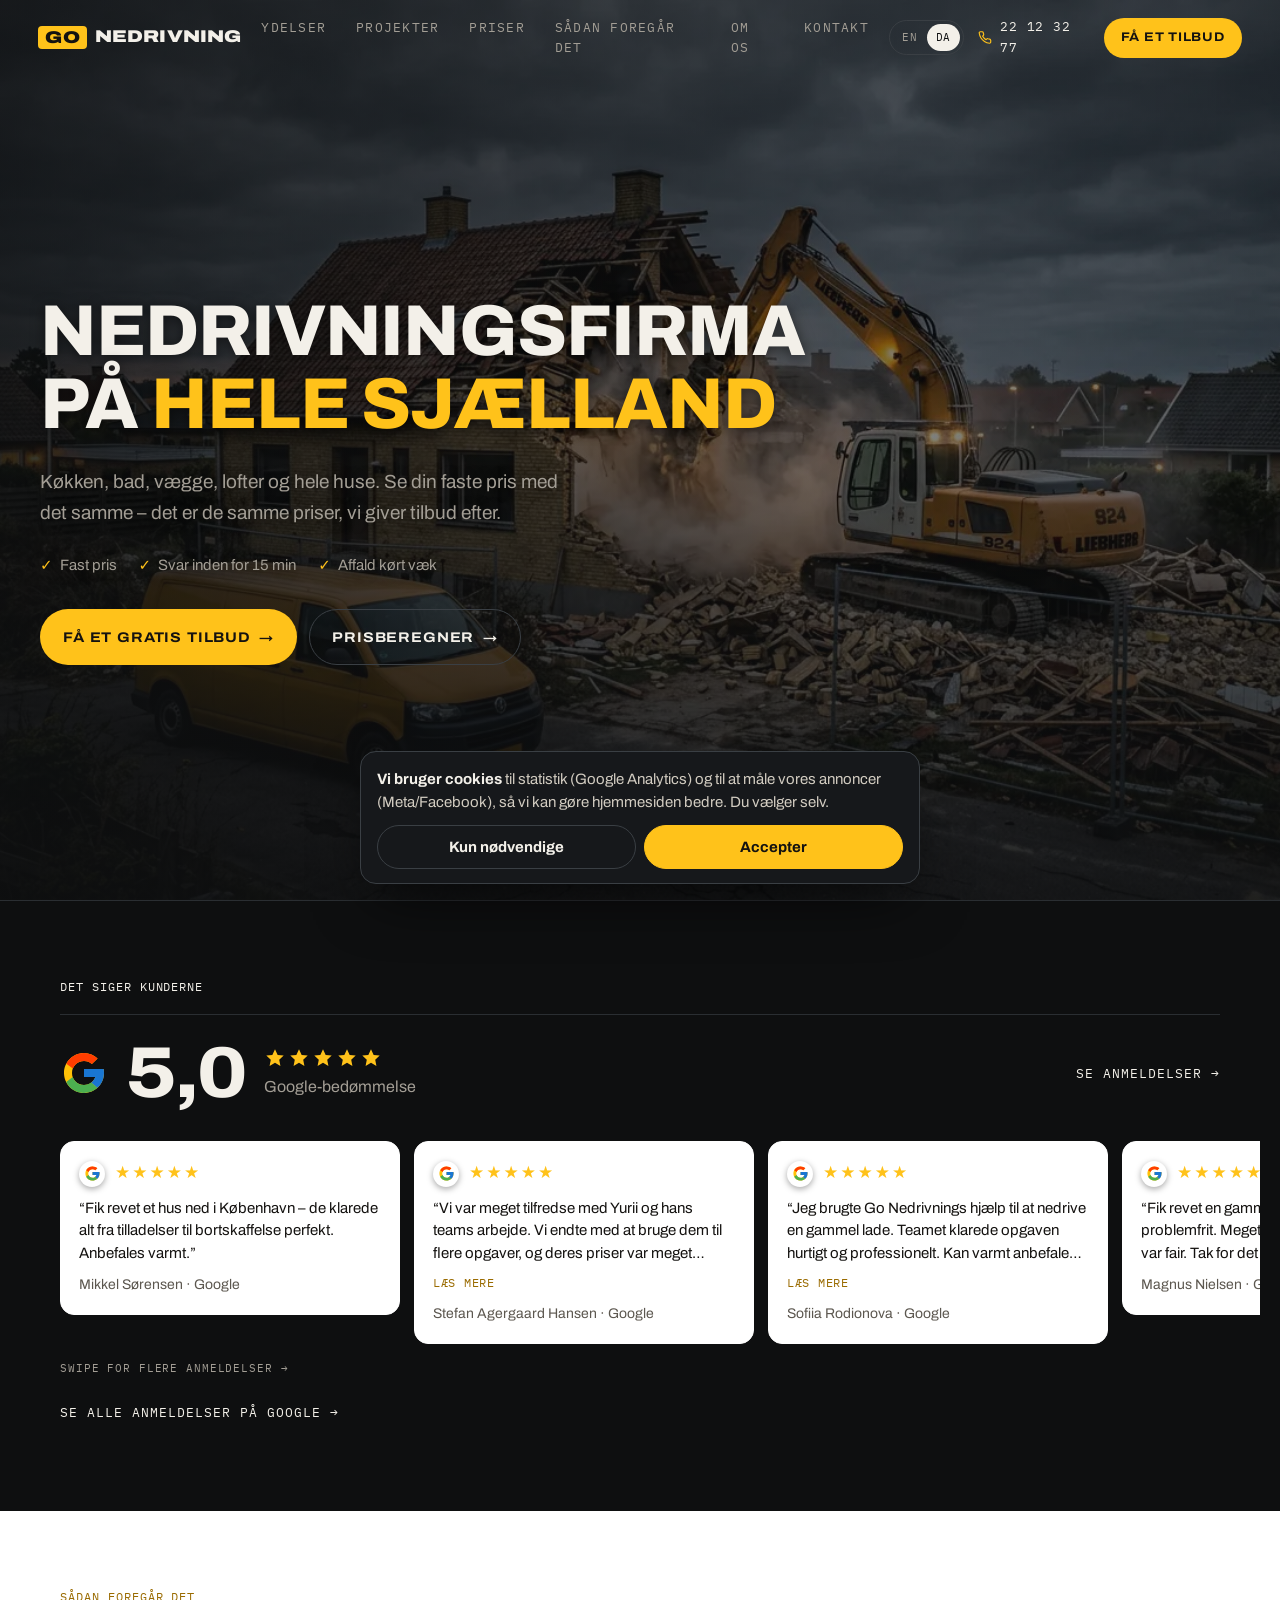
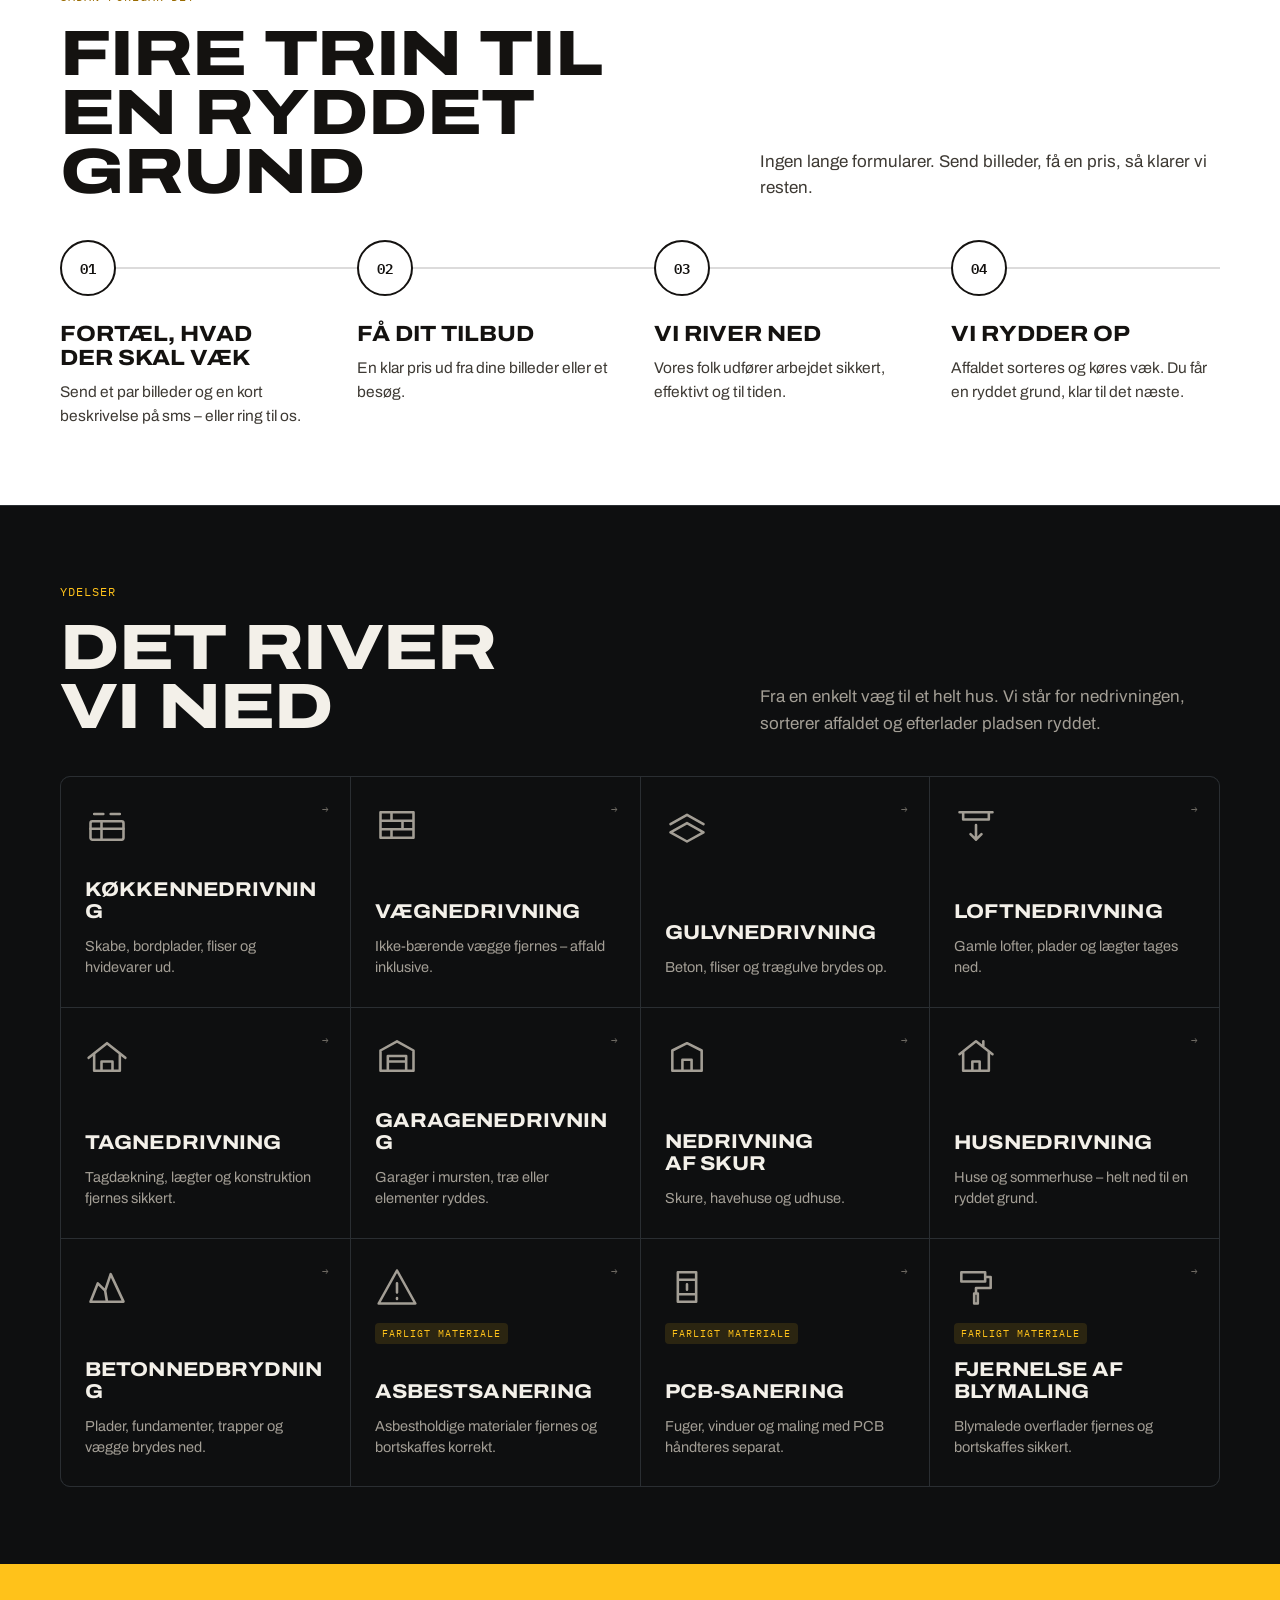
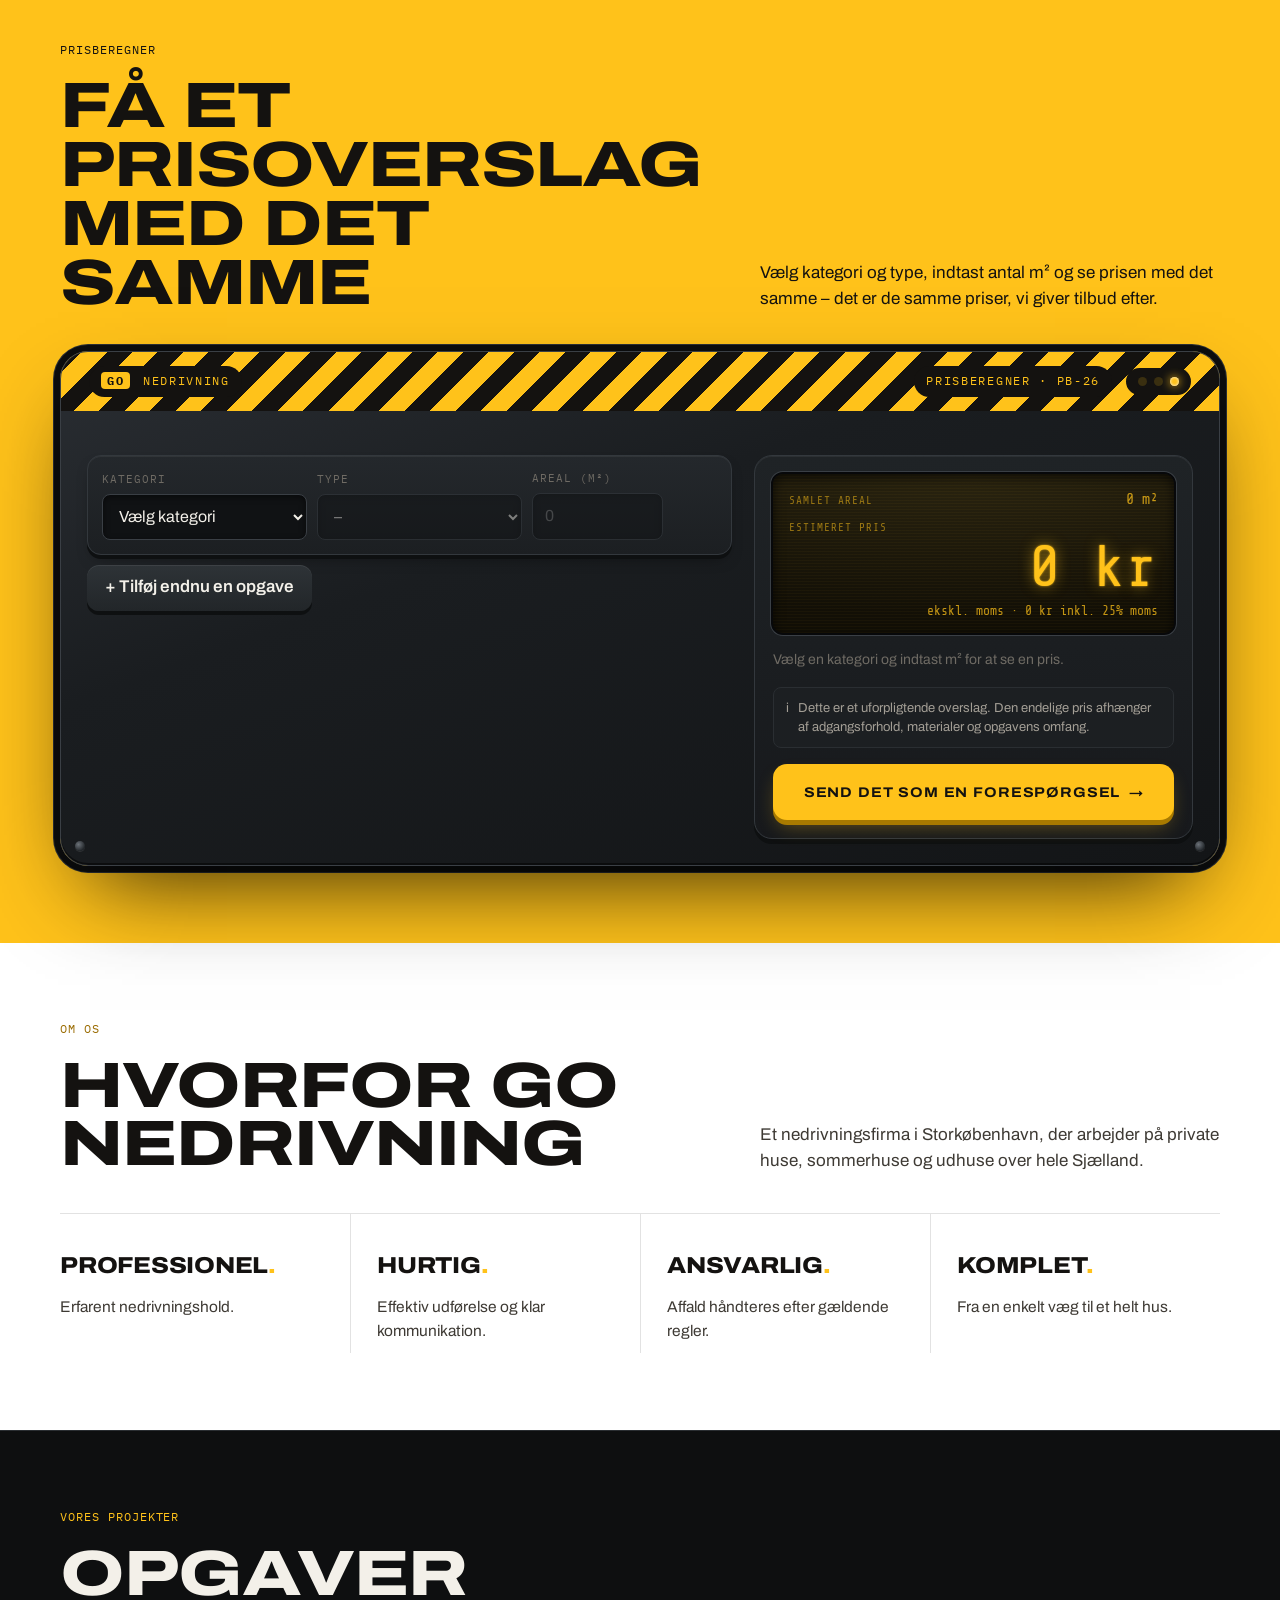
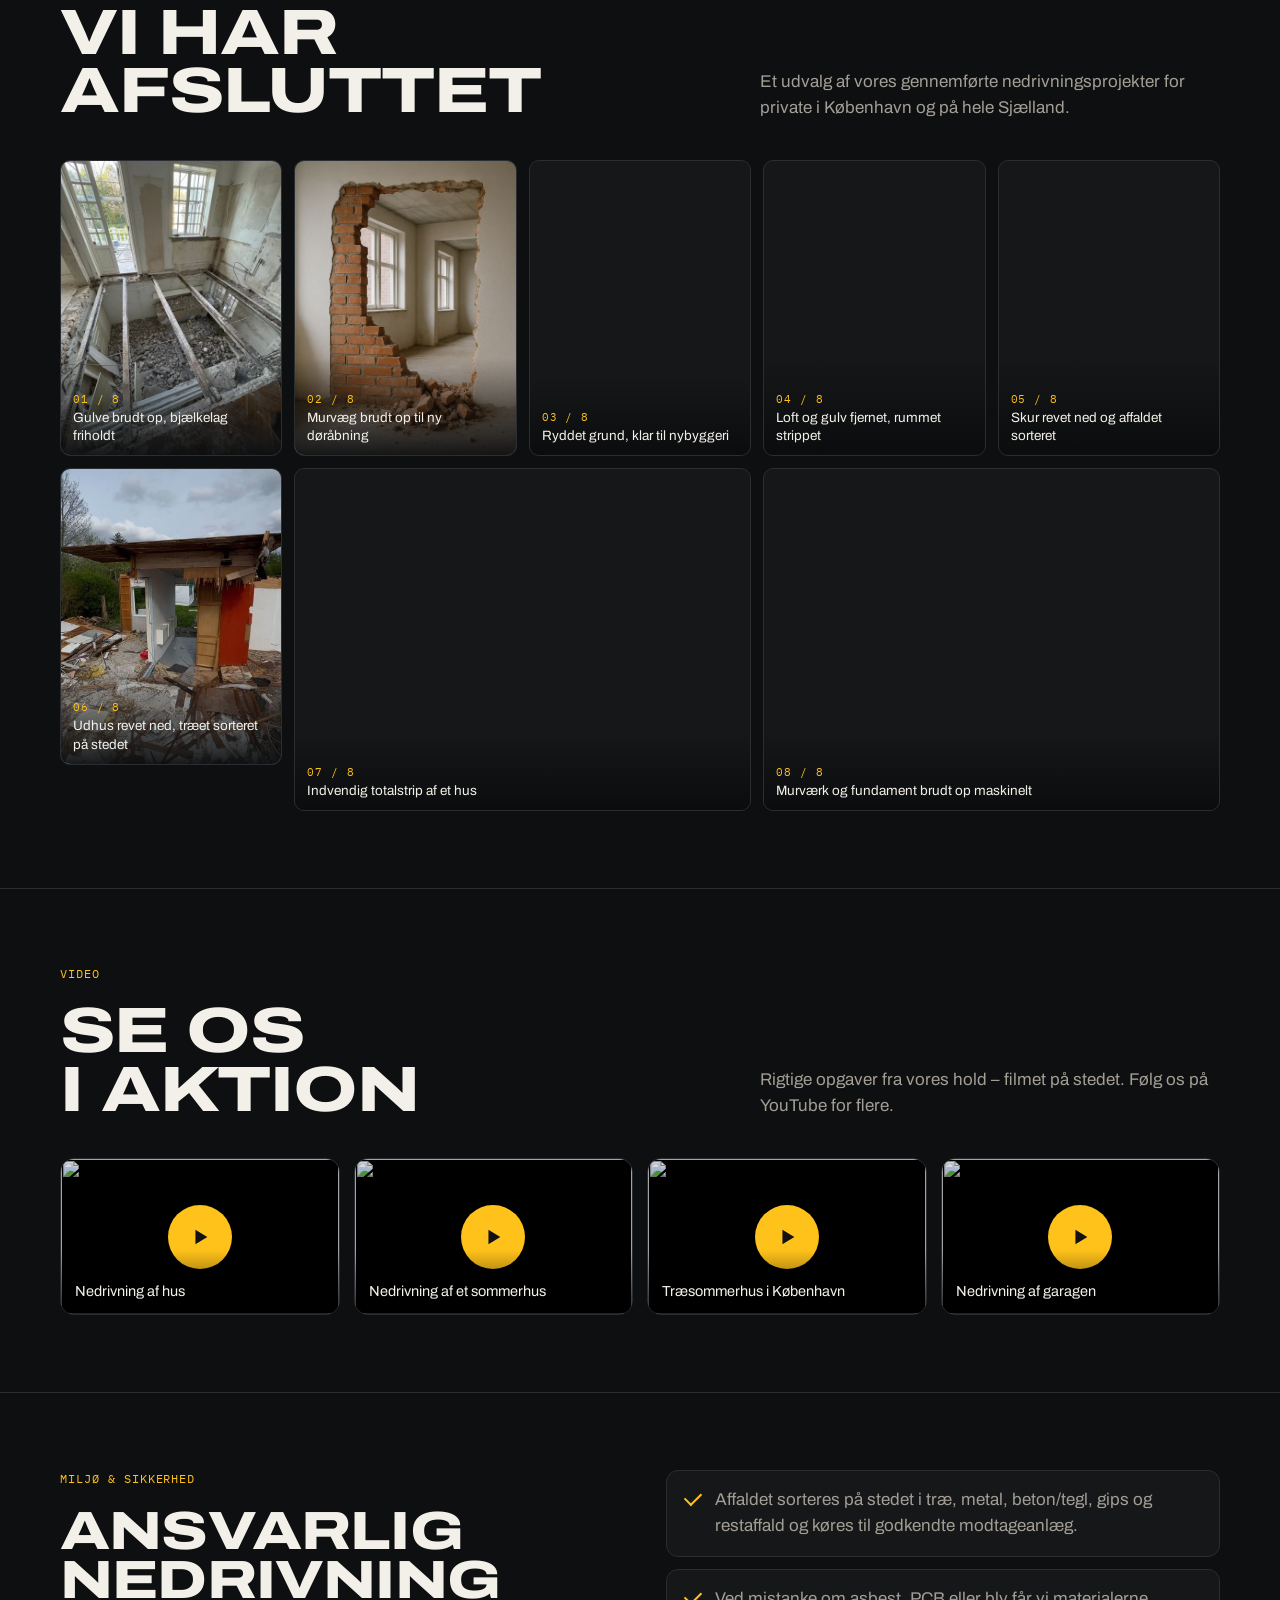
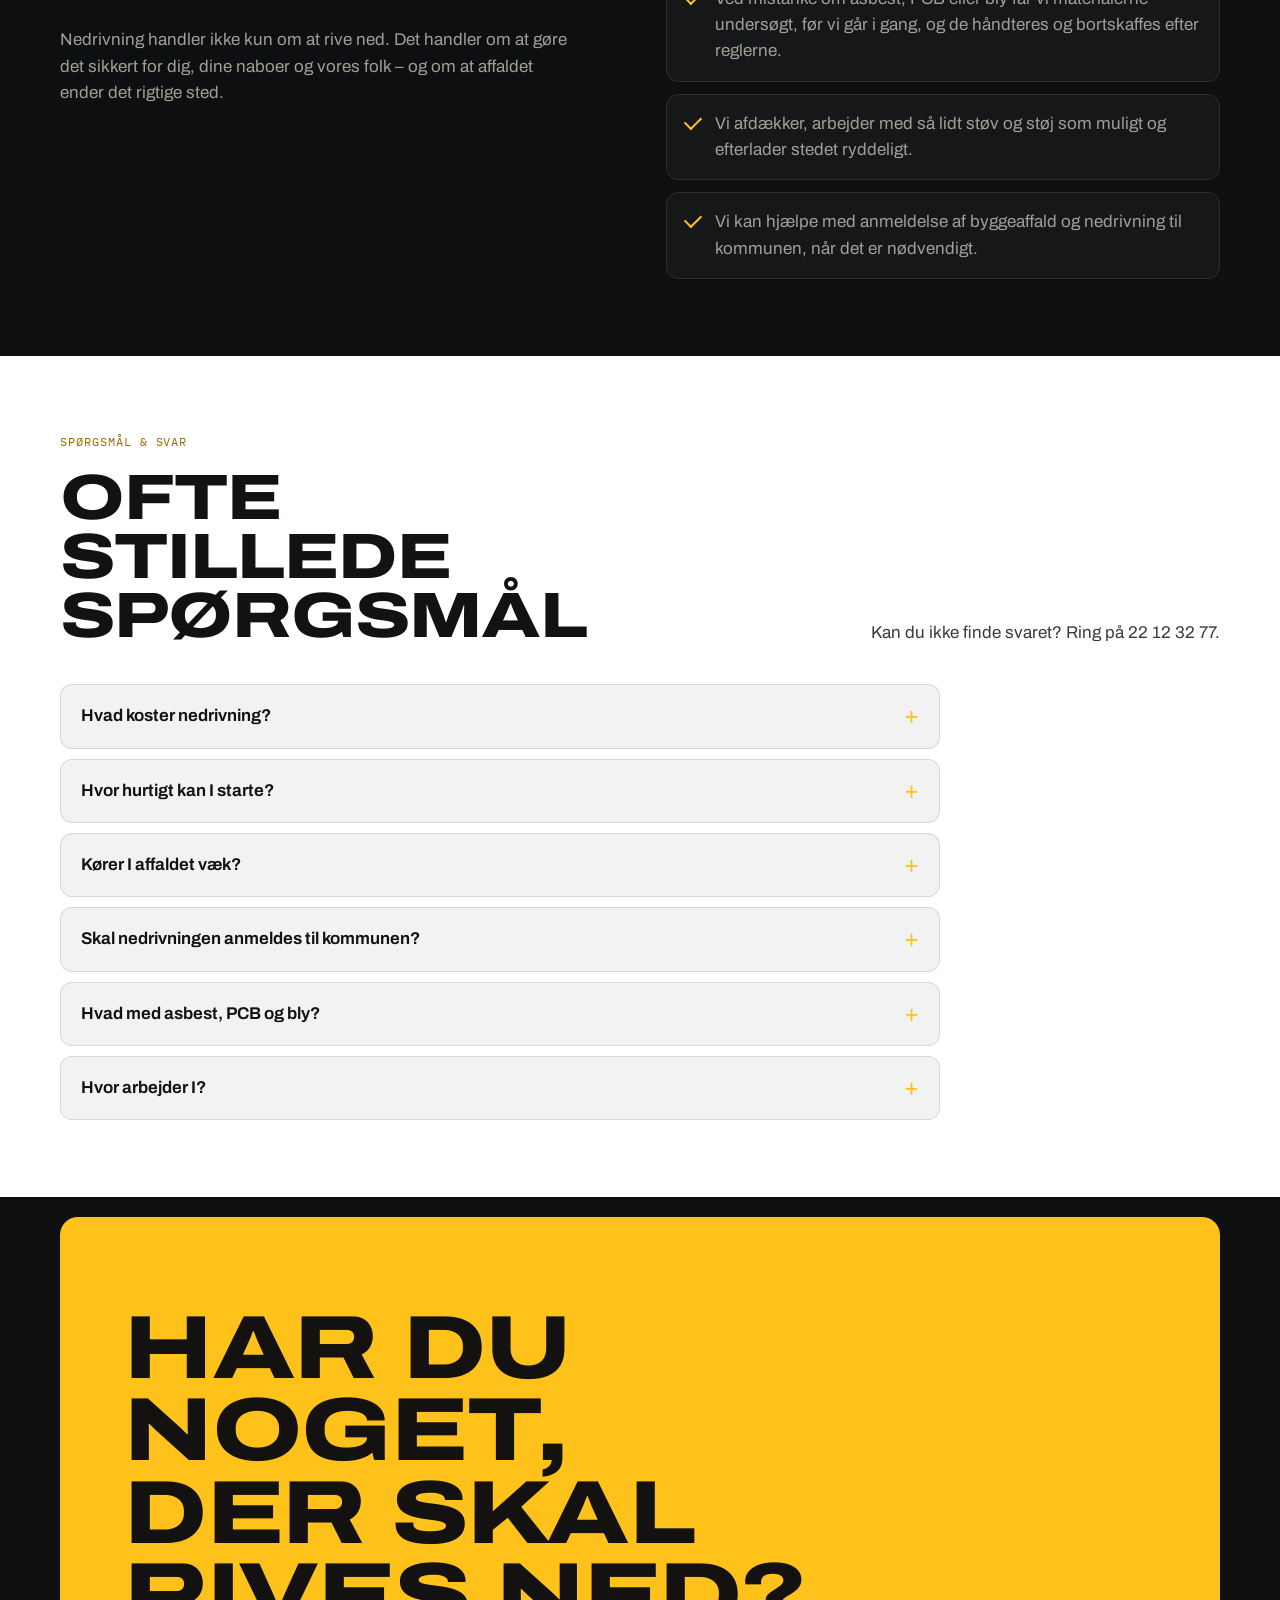
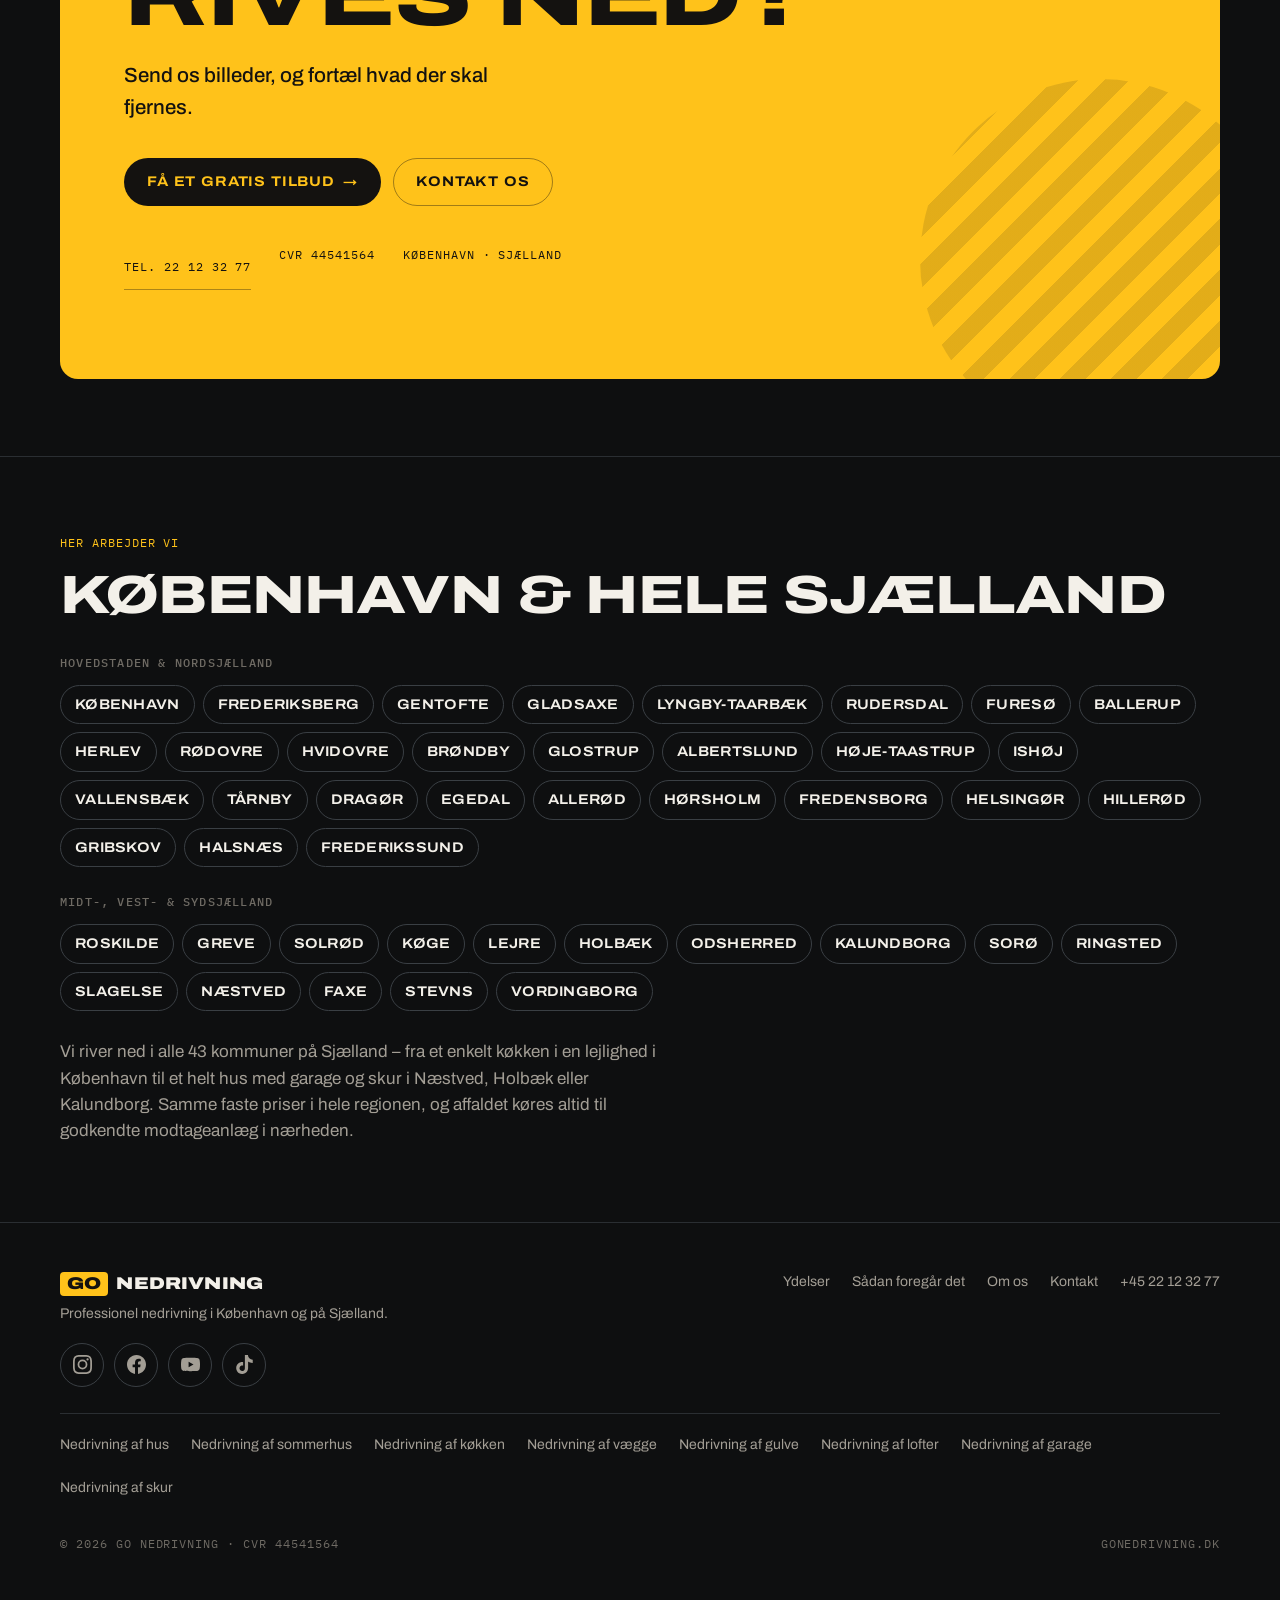
==== index.html @ 41421101 "Ydelser moerk, prisberegner gul" ====
<!doctype html>
<html lang="da">
<head>
<meta charset="utf-8">
<link rel="icon" href="/favicon.ico" sizes="any"><link rel="icon" type="image/png" sizes="192x192" href="/icon-192.png"><link rel="apple-touch-icon" href="/apple-touch-icon.png"><link rel="manifest" href="/site.webmanifest">
<script src="/ga.js"></script>
<meta name="viewport" content="width=device-width,initial-scale=1,viewport-fit=cover">
<title>Nedrivning København &amp; Sjælland | Nedrivningsfirma med fast pris</title>
<meta name="description" content="✓ Fast pris ✓ Svar på 15 min ✓ Gratis tilbud. Nedrivningsfirma i alle 43 kommuner på Sjælland: køkken, bad, vægge, gulve, garage og hus – inkl. bortskaffelse.">
<meta name="theme-color" content="#0E0F10">
<link rel="canonical" href="https://gonedrivning.dk/">
<meta property="og:type" content="website">
<meta property="og:site_name" content="Go Nedrivning">
<meta property="og:title" content="Nedrivning København &amp; Sjælland | Fast pris · Svar på 15 min">
<meta property="og:description" content="✓ Fast pris ✓ Svar på 15 min ✓ Gratis tilbud. Nedrivningsfirma i alle 43 kommuner på Sjælland: køkken, bad, vægge, gulve, garage og hus – inkl. bortskaffelse.">
<meta property="og:url" content="https://gonedrivning.dk/">
<meta property="og:locale" content="da_DK"><meta property="og:locale:alternate" content="en_GB">
<meta name="twitter:card" content="summary_large_image">
<meta property="og:image" content="https://gonedrivning.dk/images/og.jpg"><meta property="og:image:width" content="1200"><meta property="og:image:height" content="630">
<link rel="preconnect" href="https://fonts.googleapis.com"><link rel="preconnect" href="https://fonts.gstatic.com" crossorigin>
<link rel="stylesheet" href="https://fonts.googleapis.com/css2?family=Archivo:wdth,wght@62..125,100..900&family=IBM+Plex+Mono:wght@400;500&family=Share+Tech+Mono&display=swap">
<link rel="preload" as="image" href="images/00-hus.webp" imagesrcset="images/00-hus-960.webp 960w, images/00-hus.webp 1920w" imagesizes="100vw">
<script type="application/ld+json">{"@context":"https://schema.org","@type":"WebSite","name":"Go Nedrivning","alternateName":"gonedrivning.dk","url":"https://gonedrivning.dk/","inLanguage":"da-DK","description":"Nedrivningsfirma i København og på Sjælland: hus, sommerhus, køkken, vægge, gulve, lofter, garage og skur. Fast pris, bortskaffelse og gratis tilbud.","publisher":{"@id":"https://gonedrivning.dk/#business"}}</script>
<script type="application/ld+json">{"@context": "https://schema.org", "@type": "HomeAndConstructionBusiness", "@id": "https://gonedrivning.dk/#business", "name": "Go Nedrivning", "url": "https://gonedrivning.dk/", "telephone": "+45 22 12 32 77", "vatID": "DK44541564", "description": "Professionelt nedrivningsfirma i København og på Sjælland: nedrivning af hus, sommerhus, køkken, vægge, gulve, lofter, garage og skur.", "sameAs": ["https://www.instagram.com/gonedrivning/", "https://www.facebook.com/share/18Hji8mext/", "https://youtube.com/@gonedrivning", "https://www.tiktok.com/@go.nedrivning", "https://www.google.com/maps?cid=13925887048254488472"], "priceRange": "kr 199–1.199 pr. m²", "areaServed": [{"@type": "City", "name": "København"}, {"@type": "City", "name": "Frederiksberg"}, {"@type": "City", "name": "Gentofte"}, {"@type": "City", "name": "Gladsaxe"}, {"@type": "City", "name": "Lyngby-Taarbæk"}, {"@type": "City", "name": "Rudersdal"}, {"@type": "City", "name": "Furesø"}, {"@type": "City", "name": "Ballerup"}, {"@type": "City", "name": "Herlev"}, {"@type": "City", "name": "Rødovre"}, {"@type": "City", "name": "Hvidovre"}, {"@type": "City", "name": "Brøndby"}, {"@type": "City", "name": "Glostrup"}, {"@type": "City", "name": "Albertslund"}, {"@type": "City", "name": "Høje-Taastrup"}, {"@type": "City", "name": "Ishøj"}, {"@type": "City", "name": "Vallensbæk"}, {"@type": "City", "name": "Tårnby"}, {"@type": "City", "name": "Dragør"}, {"@type": "City", "name": "Egedal"}, {"@type": "City", "name": "Allerød"}, {"@type": "City", "name": "Hørsholm"}, {"@type": "City", "name": "Fredensborg"}, {"@type": "City", "name": "Helsingør"}, {"@type": "City", "name": "Hillerød"}, {"@type": "City", "name": "Gribskov"}, {"@type": "City", "name": "Halsnæs"}, {"@type": "City", "name": "Frederikssund"}, {"@type": "City", "name": "Roskilde"}, {"@type": "City", "name": "Greve"}, {"@type": "City", "name": "Solrød"}, {"@type": "City", "name": "Køge"}, {"@type": "City", "name": "Lejre"}, {"@type": "City", "name": "Holbæk"}, {"@type": "City", "name": "Odsherred"}, {"@type": "City", "name": "Kalundborg"}, {"@type": "City", "name": "Sorø"}, {"@type": "City", "name": "Ringsted"}, {"@type": "City", "name": "Slagelse"}, {"@type": "City", "name": "Næstved"}, {"@type": "City", "name": "Faxe"}, {"@type": "City", "name": "Stevns"}, {"@type": "City", "name": "Vordingborg"}, {"@type": "AdministrativeArea", "name": "Sjælland"}], "address": {"@type": "PostalAddress", "addressRegion": "Sjælland", "addressCountry": "DK"}, "knowsAbout": ["Kitchen demolition", "Wall demolition", "Floor demolition", "Ceiling demolition", "Roof demolition", "Garage demolition", "Shed demolition", "House demolition", "Concrete demolition", "Asbestos removal", "PCB removal", "Lead paint removal"]}</script>
<style>
:root{
  --bg:#0E0F10; --bg-2:#151719; --bg-3:#1C1F22; --line:#2A2E32; --line-2:#3A3F44;
  --text:#F3F0E9; --muted:#A39E95; --dim:#6F6B64;
  --accent:#FFC21A; --accent-2:#FFD65C; --accent-ink:#141210;
  --brick:#DDBE7F;
  --r:10px;
  --f-display:"Archivo","Arial Narrow",Arial,system-ui,sans-serif;
  --f-body:"Archivo",system-ui,-apple-system,"Segoe UI",Roboto,Arial,sans-serif;
  --f-mono:"IBM Plex Mono",ui-monospace,SFMono-Regular,Menlo,Consolas,monospace;
  --hdr-h:76px;
  --ease:cubic-bezier(.2,.7,.1,1);
  color-scheme:dark;
}
*{box-sizing:border-box}
html{scroll-behavior:auto;-webkit-text-size-adjust:100%;overflow-x:clip;overscroll-behavior-x:none}
body{margin:0;background:var(--bg);color:var(--text);font-family:var(--f-body);font-size:17px;line-height:1.55;-webkit-font-smoothing:antialiased;overflow-x:clip;overscroll-behavior-x:none;width:100%}
img{max-width:100%;height:auto;display:block}
a{color:inherit}
button{font:inherit;color:inherit}
:focus-visible{outline:2px solid var(--accent);outline-offset:3px;border-radius:4px}
.sr-only{position:absolute;width:1px;height:1px;padding:0;margin:-1px;overflow:hidden;clip:rect(0,0,0,0);white-space:nowrap;border:0}
.skip{position:fixed;left:16px;top:-60px;z-index:100;background:var(--accent);color:var(--accent-ink);padding:10px 14px;border-radius:8px;font-weight:700;text-decoration:none}
.skip:focus{top:12px}
.mono{font-family:var(--f-mono);font-size:12px;letter-spacing:.08em;text-transform:uppercase}
.display{font-family:var(--f-display);font-stretch:125%;font-weight:800;text-transform:uppercase;letter-spacing:-.015em;line-height:.92;text-wrap:balance;margin:0}
h1,h2,h3{text-wrap:balance}

/* ---------- buttons ---------- */
.btn{display:inline-flex;align-items:center;justify-content:center;gap:.6em;min-height:48px;padding:0 22px;border-radius:999px;border:1px solid transparent;font-family:var(--f-display);font-stretch:112%;font-weight:700;font-size:14px;letter-spacing:.06em;text-transform:uppercase;text-decoration:none;cursor:pointer;transition:transform .25s var(--ease),background-color .25s,color .25s,border-color .25s;white-space:nowrap}
.btn .arr{display:inline-block;transition:transform .3s var(--ease)}
.btn:hover .arr{transform:translateX(4px)}
.btn-accent{background:var(--accent);color:var(--accent-ink)}
.btn-accent:hover{background:var(--accent-2)}
.btn-accent:active{transform:scale(.98)}
.btn-ghost{border-color:var(--line-2);color:var(--text);background:rgba(14,15,16,.35)}
.btn-ghost:hover{border-color:var(--text)}
.btn-sm{min-height:40px;padding:0 16px;font-size:12.5px}

/* ---------- header ---------- */
.hdr{position:fixed;inset:0 0 auto 0;z-index:40;height:calc(var(--hdr-h) + env(safe-area-inset-top,0px));padding:env(safe-area-inset-top,0px) clamp(16px,3vw,40px) 0;display:flex;align-items:center;justify-content:space-between;gap:20px;transition:height .35s var(--ease),background-color .35s,border-color .35s;border-bottom:1px solid transparent}
.hdr.compact{--hdr-h:58px;background:rgba(14,15,16,.78);-webkit-backdrop-filter:blur(14px) saturate(1.2);backdrop-filter:blur(14px) saturate(1.2);border-bottom-color:var(--line)}
.logo{display:flex;align-items:center;gap:8px;text-decoration:none;font-family:var(--f-display);font-stretch:125%;font-weight:900;font-size:17px;letter-spacing:.01em}
.logo-go{background:var(--accent);color:var(--accent-ink);padding:3px 7px 2px;border-radius:4px;line-height:1.1}
.nav{display:flex;gap:30px}
.nav a{font-family:var(--f-mono);font-size:12.5px;letter-spacing:.1em;text-transform:uppercase;text-decoration:none;color:var(--muted);transition:color .2s}
.nav a:hover{color:var(--text)}
.hdr-right{display:flex;align-items:center;gap:14px}
.hdr-phone{font-family:var(--f-mono);font-size:13px;letter-spacing:.06em;text-decoration:none;display:flex;align-items:center;gap:8px;color:var(--text)}
.hdr-phone svg{width:15px;height:15px;color:var(--accent)}
.lang{display:flex;border:1px solid var(--line-2);border-radius:999px;padding:3px}
.lang button{background:none;border:0;cursor:pointer;font-family:var(--f-mono);font-size:11px;letter-spacing:.08em;padding:5px 9px;border-radius:999px;color:var(--muted)}
.lang button[aria-pressed="true"]{background:var(--text);color:var(--bg)}
.burger{display:none;width:44px;height:44px;border-radius:50%;border:1px solid var(--line-2);background:none;cursor:pointer;position:relative}
.burger span{position:absolute;left:13px;right:13px;height:2px;background:var(--text);transition:transform .3s var(--ease),top .3s}
.burger span:first-child{top:17px}.burger span:last-child{top:25px}
.burger[aria-expanded="true"] span:first-child{top:21px;transform:rotate(45deg)}
.burger[aria-expanded="true"] span:last-child{top:21px;transform:rotate(-45deg)}
.mnav{position:fixed;inset:0;z-index:39;background:var(--bg);padding:calc(90px + env(safe-area-inset-top,0px)) 24px 40px;display:flex;flex-direction:column;gap:6px}
.mnav a.mlink{font-family:var(--f-display);font-stretch:125%;font-weight:800;text-transform:uppercase;font-size:34px;text-decoration:none;padding:8px 0;border-bottom:1px solid var(--line)}
[hidden]{display:none!important}
.mnav .mnav-foot{margin-top:auto;display:flex;flex-direction:column;gap:12px}

/* ---------- experience ---------- */
.exp{position:relative;height:1450vh}
.exp-sticky{position:sticky;top:0;touch-action:pan-y;height:100vh;height:100svh;overflow:hidden;background:radial-gradient(120% 90% at 42% 55%,#1d2024 0%,#121416 45%,var(--bg) 80%)}
#scene{position:absolute;inset:0;width:100%;height:100%;display:block;touch-action:pan-y}
.grain{position:absolute;inset:0;pointer-events:none;opacity:.06;mix-blend-mode:overlay;background-image:url("data:image/svg+xml,%3Csvg xmlns='http://www.w3.org/2000/svg' width='160' height='160'%3E%3Cfilter id='n'%3E%3CfeTurbulence type='fractalNoise' baseFrequency='.9' numOctaves='2' stitchTiles='stitch'/%3E%3C/filter%3E%3Crect width='100%25' height='100%25' filter='url(%23n)'/%3E%3C/svg%3E")}
.scrim{position:absolute;inset:0;pointer-events:none;opacity:0;transition:opacity .9s var(--ease)}
.scrim-top{opacity:1;background:linear-gradient(180deg,rgba(8,9,10,.62) 0%,rgba(8,9,10,0) 20%)}
.scrim-hero{background:linear-gradient(90deg,rgba(8,9,10,.9) 0%,rgba(8,9,10,.78) 30%,rgba(8,9,10,.25) 55%,rgba(8,9,10,0) 70%),linear-gradient(0deg,rgba(8,9,10,.6) 0%,rgba(8,9,10,0) 34%)}
.scrim-stage{background:linear-gradient(270deg,rgba(8,9,10,.9) 0%,rgba(8,9,10,.66) 30%,rgba(8,9,10,0) 56%),linear-gradient(90deg,rgba(8,9,10,.45) 0%,rgba(8,9,10,0) 14%)}
.scrim-final{background:radial-gradient(70% 60% at 50% 50%,rgba(8,9,10,.72),rgba(8,9,10,.25))}
.exp-sticky[data-mode="hero"] .scrim-hero,.exp-sticky[data-mode="stage"] .scrim-stage,.exp-sticky[data-mode="final"] .scrim-final{opacity:1}
.shots{position:absolute;inset:0;z-index:1;overflow:hidden;background:#111}
.shots img{position:absolute;inset:0;width:100%;height:100%;max-width:none;object-fit:cover;opacity:0;will-change:opacity,transform;backface-visibility:hidden}
.shots .cam{position:absolute;left:0;top:0;width:1920px;height:1072px;transform-origin:0 0;will-change:transform}
.shots .cam img{position:absolute;inset:0;width:1920px;height:1072px;max-width:none;object-fit:fill;opacity:0;will-change:opacity}
.shots .cam img:first-child{opacity:1}
.zoomtag{position:absolute;z-index:3;left:50%;top:calc(var(--hdr-h) + env(safe-area-inset-top,0px) + 14px);transform:translateX(-50%);display:flex;gap:8px;align-items:center;padding:8px 14px;border-radius:999px;background:rgba(14,15,16,.72);border:1px solid var(--line-2);color:var(--text);white-space:nowrap;opacity:0;transition:opacity .35s var(--ease)}
.zoomtag b{color:var(--accent);font-weight:500}
.zoomtag.on{opacity:1}
@media (max-width:860px){.zoomtag{top:calc(var(--hdr-h) + env(safe-area-inset-top,0px) + 64px)}}
#demogl{position:absolute;inset:0;width:100%;height:100%;z-index:1;opacity:0;transition:opacity .4s}
/* demolition effects: sledgehammer + debris on top, dust clouds over the photos */
#gl{position:absolute;inset:0;width:100%;height:100%;z-index:4;pointer-events:none}
.fxdust{position:absolute;inset:0;pointer-events:none;opacity:0;background:radial-gradient(60% 55% at 50% 50%,rgba(214,198,168,.97),rgba(190,176,150,.9) 55%,rgba(150,140,122,.75) 100%)}
.fxflash{position:absolute;inset:0;pointer-events:none;opacity:0;background:#fff}
.gl-on #demogl{opacity:1}.gl-on .shots{visibility:hidden}
#dustfx{position:absolute;inset:0;width:100%;height:100%;z-index:2;pointer-events:none}
.scrim{z-index:2}

.loader{position:absolute;inset:0;display:grid;place-items:center;z-index:5;background:var(--bg);transition:opacity .7s var(--ease),visibility .7s}
.loader.done{opacity:0;visibility:hidden}
.loader-in{display:flex;flex-direction:column;align-items:center;gap:16px}
.loader-bar{width:160px;height:2px;background:var(--line);overflow:hidden;border-radius:2px}
.loader-bar i{display:block;height:100%;width:40%;background:var(--accent);animation:load 1.1s infinite var(--ease)}
@keyframes load{0%{transform:translateX(-100%)}100%{transform:translateX(260%)}}

/* hero */
.hero{position:absolute;z-index:3;text-shadow:0 2px 24px rgba(0,0,0,.35);left:clamp(16px,4vw,64px);bottom:clamp(70px,11vh,130px);max-width:min(760px,56vw);transition:opacity .5s var(--ease),transform .6s var(--ease)}
.hero.off{opacity:0;transform:translateY(-24px);pointer-events:none}
.eyebrow{display:flex;align-items:center;gap:10px;color:var(--muted);margin-bottom:22px}
.eyebrow::before{content:"";width:28px;height:2px;background:var(--accent)}
.hero :is(h1,h2).display{font-size:clamp(40px,5.2vw,88px);font-stretch:115%}
.hero :is(h1,h2).display span{display:block;white-space:nowrap}
.hero :is(h1,h2).display .l2{display:block;color:transparent;-webkit-text-stroke:1.5px var(--text);text-stroke:1.5px var(--text)}
.hero .sub{font-size:clamp(18px,1.6vw,22px);font-weight:600;margin:26px 0 6px;max-width:34ch}
.hero .small{color:var(--muted);margin:0 0 28px;max-width:46ch;font-size:16px}
.hero .row{display:flex;gap:12px;flex-wrap:wrap;align-items:center}
.rating{display:inline-flex;align-items:center;gap:8px;margin-top:22px;color:var(--muted)}
.rating b{color:var(--accent);font-weight:500}
.cue{position:absolute;z-index:3;left:50%;bottom:26px;transform:translateX(-50%);display:flex;flex-direction:column;align-items:center;gap:10px;color:var(--muted);transition:opacity .4s}
.cue.off{opacity:0}
.cue i{width:1px;height:38px;background:linear-gradient(var(--accent),transparent);animation:cue 1.8s infinite var(--ease);transform-origin:top}
@keyframes cue{0%{transform:scaleY(0)}60%{transform:scaleY(1)}100%{transform:scaleY(1);opacity:0}}

/* panel */
.panel{position:absolute;z-index:3;right:clamp(16px,4vw,72px);top:50%;transform:translateY(-46%);width:min(430px,33vw);min-height:420px;pointer-events:none}
.st{position:absolute;inset:0 0 auto 0;opacity:0;visibility:hidden;transform:translateY(22px);transition:opacity .45s var(--ease),transform .6s var(--ease),visibility 0s .45s}
.st.on{opacity:1;visibility:visible;transform:none;transition:opacity .55s var(--ease) .08s,transform .7s var(--ease) .08s,visibility 0s;pointer-events:auto}
.st-top{display:flex;align-items:center;justify-content:space-between;gap:12px;margin-bottom:22px;color:var(--muted)}
.st-num{color:var(--accent)}
.st h2{font-size:clamp(38px,3.8vw,62px)}
.st h2 span{display:block}
.st .tag{font-size:clamp(18px,1.45vw,21px);font-weight:600;margin:22px 0 10px;color:var(--text)}
.st p.desc{color:var(--muted);margin:0 0 26px;font-size:16.5px;max-width:40ch}
.st .waste{display:inline-flex;align-items:center;gap:8px;padding:6px 10px;border:1px solid var(--line-2);border-radius:6px;color:var(--muted);font-size:11px}
.st .waste::before{content:"";width:7px;height:7px;border-radius:2px;background:var(--brick)}
.st-actions{display:flex;gap:10px;flex-wrap:wrap;align-items:center}
.st .big,.st .st-top,.st .tag,.st p.desc,.st .st-bar{display:none}
.st{background:rgba(16,18,20,.94);border:1px solid var(--line-2);border-radius:16px;padding:22px;box-shadow:0 30px 60px -20px rgba(0,0,0,.6);transition:opacity .25s,visibility 0s .25s!important;will-change:transform,opacity}
.st.on{transition:opacity .25s,visibility 0s!important}
.st h2{font-size:clamp(26px,2.3vw,34px)!important;margin:0 0 16px}
.st-actions{flex-direction:column;align-items:stretch}
.st-actions .btn{width:100%}
@media (min-width:861px){
  .panel{width:330px;min-height:0}
  .exp-sticky[data-side="l"] .panel{right:auto;left:clamp(150px,13vw,230px)}
  .exp-sticky[data-side="l"] .scrim-stage{background:linear-gradient(90deg,rgba(8,9,10,.9) 0%,rgba(8,9,10,.66) 30%,rgba(8,9,10,0) 56%)}
}
.st-bar{margin-top:30px;height:2px;background:var(--line);border-radius:2px;overflow:hidden}
.st-bar i{display:block;height:100%;width:100%;background:var(--accent);transform-origin:left;transform:scaleX(0)}
.st .big{position:absolute;right:-6px;top:-78px;font-family:var(--f-display);font-stretch:125%;font-weight:900;font-size:120px;line-height:1;color:transparent;-webkit-text-stroke:1px rgba(243,240,233,.09);pointer-events:none;user-select:none}

/* rail */
.rail{position:absolute;z-index:3;left:clamp(16px,2.4vw,36px);top:50%;transform:translateY(-50%);transition:opacity .5s}
.rail.off{opacity:0;pointer-events:none}
.rail ol{list-style:none;margin:0;padding:0;position:relative;display:flex;flex-direction:column;gap:18px}
.rail ol::before{content:"";position:absolute;left:4px;top:6px;bottom:6px;width:1px;background:var(--line-2)}
.rail .fill{position:absolute;left:4px;top:6px;width:1px;background:var(--accent);height:0}
.rail button{display:flex;align-items:center;gap:14px;background:none;border:0;padding:0;cursor:pointer;color:var(--muted);font-family:var(--f-mono);font-size:11px;letter-spacing:.12em;text-transform:uppercase;transition:color .3s;text-shadow:0 1px 8px rgba(0,0,0,.6)}
.rail button::before{content:"";width:9px;height:9px;border-radius:50%;background:var(--bg);border:1px solid var(--line-2);transition:all .3s;position:relative;z-index:1;flex:none}
.rail button:hover{color:var(--text)}
.rail li.done button{color:var(--muted)}
.rail li.done button::before{background:var(--line-2);border-color:var(--line-2)}
.rail li.on button{color:var(--text)}
.rail li.on button::before{background:var(--accent);border-color:var(--accent);box-shadow:0 0 0 5px rgba(255,194,26,.18)}

/* final overlay */
.final{position:absolute;z-index:3;left:50%;top:50%;transform:translate(-50%,-40%);text-align:center;width:min(880px,calc(100% - 32px));opacity:0;visibility:hidden;transition:opacity .6s var(--ease),transform .8s var(--ease),visibility 0s .6s}
.final.on{opacity:1;visibility:visible;transform:translate(-50%,-50%);transition:opacity .7s var(--ease),transform .9s var(--ease),visibility 0s}
.final::before{content:"";position:absolute;inset:-70px -90px;background:radial-gradient(closest-side,rgba(14,15,16,.82),rgba(14,15,16,0));z-index:-1;pointer-events:none}
.final h2{font-size:clamp(40px,6.4vw,104px)}
.final p{color:var(--muted);font-size:clamp(17px,1.5vw,21px);margin:20px auto 30px;max-width:40ch}
.final .brand{margin-top:34px;color:var(--muted)}
.final .brand b{color:var(--text);font-weight:500}


/* ---------- content sections ---------- */
.wrap{width:min(1240px,100%);margin:0 auto;padding-inline:clamp(16px,4vw,40px)}
section.block{padding-block:clamp(48px,6vw,92px);border-top:1px solid var(--line)}
.sec-head{display:grid;grid-template-columns:minmax(0,1fr) minmax(0,1fr);gap:40px;align-items:end;margin-bottom:clamp(26px,3vw,40px)}
.sec-head h2{font-size:clamp(36px,5vw,76px)}
.sec-head p{color:var(--muted);margin:0;max-width:46ch;justify-self:end}
.kicker{color:var(--accent);margin-bottom:18px;display:block}

.stats{display:grid;grid-template-columns:repeat(5,minmax(0,1fr));border-top:1px solid var(--line);border-bottom:1px solid var(--line)}
.stat{padding:26px 18px 24px;border-left:1px solid var(--line);min-width:0}
.stat:first-child{border-left:0;padding-left:0}
.stat b{display:block;font-family:var(--f-display);font-stretch:112%;font-weight:800;font-size:clamp(24px,2.5vw,40px);line-height:1.05;font-variant-numeric:tabular-nums;letter-spacing:-.02em;overflow-wrap:anywhere}
.stat b small{font-size:.5em;color:var(--accent);margin-left:2px}
.stat span{display:block;color:var(--muted);font-size:14px;margin-top:10px;max-width:22ch}
.stats-note{color:var(--dim);margin-top:14px;font-size:11px}

.svc-grid{display:grid;grid-template-columns:repeat(4,minmax(0,1fr));gap:1px;background:var(--line);border:1px solid var(--line);border-radius:var(--r);overflow:hidden}
.svc{position:relative;background:var(--bg);padding:26px 24px 28px;min-height:230px;display:flex;flex-direction:column;gap:14px;cursor:pointer;transition:background-color .35s var(--ease);text-align:left;border:0;color:var(--text)}
.svc:hover,.svc:focus-visible{background:var(--bg-3)}
.svc .ic{width:44px;height:44px;color:var(--muted);transition:color .35s,transform .5s var(--ease)}
.svc .ic *{stroke-dasharray:120;stroke-dashoffset:0;transition:stroke-dashoffset .8s var(--ease)}
.svc:hover .ic{color:var(--accent);transform:translateY(-3px)}
.svc:hover .ic *{animation:draw .9s var(--ease)}
@keyframes draw{from{stroke-dashoffset:120}to{stroke-dashoffset:0}}
.svc h3{margin:auto 0 0;font-family:var(--f-display);font-stretch:112%;font-weight:750;font-size:20px;line-height:1.1;text-transform:uppercase;letter-spacing:.005em;overflow-wrap:anywhere;word-break:break-word;-webkit-hyphens:auto;hyphens:auto}
.svc p{margin:0;color:var(--muted);font-size:14.5px;line-height:1.45;overflow-wrap:anywhere}
.svc .go{position:absolute;right:20px;top:24px;color:var(--dim);font-family:var(--f-mono);font-size:11px;letter-spacing:.1em;transition:color .3s,transform .4s var(--ease)}
.svc:hover .go{color:var(--accent);transform:translateX(3px)}
.svc .hazard{position:absolute;left:24px;top:auto;bottom:auto}
.svc.special .badge{align-self:flex-start;font-family:var(--f-mono);font-size:10px;letter-spacing:.1em;text-transform:uppercase;padding:3px 7px;border-radius:4px;background:rgba(255,194,26,.12);color:var(--accent)}

.steps{position:relative;display:grid;grid-template-columns:repeat(4,minmax(0,1fr));gap:28px}
.steps-line{position:absolute;left:0;right:0;top:27px;height:2px;background:var(--line)}
.steps-line i{display:block;height:100%;background:var(--accent);transform-origin:left;transform:scaleX(0)}
.step{position:relative;padding-top:0}
.step .n{width:56px;height:56px;border-radius:50%;display:grid;place-items:center;background:var(--bg);border:1px solid var(--line-2);font-family:var(--f-mono);font-size:14px;margin-bottom:26px;position:relative;transition:background-color .4s,color .4s,border-color .4s}
.step.lit .n{background:var(--accent);color:var(--accent-ink);border-color:var(--accent)}
.step h3{font-family:var(--f-display);font-stretch:112%;font-weight:750;font-size:22px;text-transform:uppercase;line-height:1.1;margin:0 0 10px}
.step p{margin:0;color:var(--muted);font-size:15.5px;max-width:30ch}

.why{display:grid;grid-template-columns:repeat(4,minmax(0,1fr));gap:0;border-top:1px solid var(--line)}
.why div{padding:34px 22px 10px 0;min-width:0}
.why div+div{padding-left:26px;border-left:1px solid var(--line)}
.why h3{font-family:var(--f-display);font-stretch:112%;font-weight:800;font-size:clamp(20px,1.8vw,27px);text-transform:uppercase;margin:0 0 12px;letter-spacing:-.01em;overflow-wrap:anywhere;hyphens:auto}
.why h3::after{content:".";color:var(--accent)}
.why p{color:var(--muted);margin:0;font-size:15.5px;max-width:28ch}

.areas{display:flex;flex-wrap:wrap;gap:10px}
.areas li{list-style:none;padding:12px 18px;border:1px solid var(--line-2);border-radius:999px;font-family:var(--f-display);font-stretch:112%;font-weight:650;font-size:17px;text-transform:uppercase;letter-spacing:.02em}
.areas li.more{border-style:dashed;color:var(--muted)}
.areas{padding:0;margin:0}
.areas-copy{color:var(--muted);max-width:62ch;margin:28px 0 0}

.cta-big{position:relative;overflow:hidden;border-radius:18px;background:var(--accent);color:var(--accent-ink);padding:clamp(40px,7vw,96px) clamp(24px,5vw,80px)}
.cta-big h2{font-size:clamp(40px,7vw,112px);max-width:12ch}
.cta-big p{font-size:clamp(17px,1.6vw,22px);max-width:36ch;margin:24px 0 34px;font-weight:500}
.cta-big .row{display:flex;gap:12px;flex-wrap:wrap}
.cta-big .btn-dark{background:var(--accent-ink);color:var(--accent)}
.cta-big .btn-dark:hover{background:#000}
.cta-big .btn-line{border-color:rgba(20,18,16,.4);color:var(--accent-ink)}
.cta-big .btn-line:hover{border-color:var(--accent-ink)}
.cta-big .stripes{position:absolute;right:-60px;bottom:-60px;width:360px;height:360px;background:repeating-linear-gradient(-45deg,rgba(20,18,16,.12) 0 18px,transparent 18px 36px);border-radius:50%;pointer-events:none}
.cta-big .meta{display:flex;gap:28px;flex-wrap:wrap;margin-top:40px;font-family:var(--f-mono);font-size:12px;letter-spacing:.08em;text-transform:uppercase}
.cta-big .meta a{text-decoration:none;border-bottom:1px solid rgba(20,18,16,.35)}

.foot{border-top:1px solid var(--line);padding-block:48px calc(48px + env(safe-area-inset-bottom,0px))}
.foot-in{display:flex;justify-content:space-between;gap:32px;flex-wrap:wrap;align-items:flex-start}
.foot p{margin:6px 0 0;color:var(--muted);font-size:14px}
.foot nav{display:flex;gap:22px;flex-wrap:wrap}
.foot nav a{color:var(--muted);text-decoration:none;font-size:14px}
.foot nav a:hover{color:var(--text)}
.social{display:flex;gap:10px;margin-top:18px}
.social a{width:44px;height:44px;display:grid;place-items:center;border:1px solid var(--line-2);border-radius:50%;color:var(--muted);transition:color .2s,border-color .2s,background .2s}
.social a:hover,.social a:focus-visible{color:var(--accent-ink);background:var(--accent);border-color:var(--accent)}
.social svg{width:19px;height:19px;fill:currentColor}
.foot .legal{margin-top:36px;display:flex;justify-content:space-between;gap:16px;flex-wrap:wrap;color:var(--dim)}

/* reveal (visible at rest; JS adds motion only) */
.rv{transition:opacity .8s var(--ease),transform .9s var(--ease)}
.js .rv.pre{opacity:0;transform:translateY(26px)}

/* ---------- quote dialog ---------- */
dialog.quote{width:min(560px,calc(100% - 32px));max-height:calc(100svh - 32px);border:1px solid var(--line-2);border-radius:16px;padding:0;background:var(--bg-2);color:var(--text);overflow:auto}
dialog.quote::backdrop{background:rgba(6,7,8,.72);-webkit-backdrop-filter:blur(6px);backdrop-filter:blur(6px)}
.q-in{padding:30px clamp(20px,4vw,34px) 28px}
.q-head{display:flex;justify-content:space-between;align-items:flex-start;gap:12px;margin-bottom:22px}
.q-head h2{font-size:32px}
.q-close{width:40px;height:40px;border-radius:50%;border:1px solid var(--line-2);background:none;cursor:pointer;font-size:20px;line-height:1;flex:none}
.q-in form{display:grid;gap:16px}
.q-in label{display:grid;gap:7px;font-family:var(--f-mono);font-size:11px;letter-spacing:.1em;text-transform:uppercase;color:var(--muted)}
.q-in input,.q-in select,.q-in textarea{font:inherit;font-family:var(--f-body);font-size:16px;letter-spacing:0;text-transform:none;color:var(--text);background:var(--bg);border:1px solid var(--line-2);border-radius:10px;padding:13px 14px;min-height:48px;width:100%}
.q-in textarea{min-height:96px;resize:vertical}
.q-in input:focus,.q-in select:focus,.q-in textarea:focus{outline:none;border-color:var(--accent)}
.q-in .hint{color:var(--dim);font-size:13.5px;margin:0}
.q-in .q-actions{display:flex;gap:10px;flex-wrap:wrap;margin-top:6px}
.q-in .q-actions .btn{flex:1 1 200px}

/* mobile sticky CTA */
.mcta{display:none}

/* ---------- responsive ---------- */
@media (max-width:1100px){
  .nav{gap:20px}
  .hdr-phone span{display:none}
  .svc-grid{grid-template-columns:repeat(3,minmax(0,1fr))}
  .stats{grid-template-columns:repeat(3,minmax(0,1fr))}
  .stat:nth-child(4){border-left:0;padding-left:0}
  .stat:nth-child(n+4){border-top:1px solid var(--line)}
}
@media (max-width:860px){
  :root{--hdr-h:64px}
  .nav,.hdr .lang,.hdr-right>.btn{display:none}
  .burger{display:block}
  .exp{height:1150vh}
  .scrim-hero,.scrim-stage{background:linear-gradient(0deg,rgba(8,9,10,.92) 0%,rgba(8,9,10,.7) 36%,rgba(8,9,10,0) 62%)}
  .hero{left:16px;right:16px;bottom:calc(92px + env(safe-area-inset-bottom,0px));max-width:none}
  .hero :is(h1,h2).display{font-size:clamp(34px,10.4vw,56px)}
  .hero .sub{margin-top:16px}
  .hero .small{margin-bottom:18px;font-size:15px}
  .hero .row .btn-ghost{display:none}
  .rating{margin-top:14px}
  .cue{display:none}
  .panel{left:16px;right:16px;width:auto;top:auto;bottom:calc(84px + env(safe-area-inset-bottom,0px));transform:none;min-height:0;height:auto}
  .st-actions{flex-direction:row}.st-actions .btn{width:auto;flex:1 1 auto}
  .st{position:absolute;inset:auto 0 0 0;background:rgba(16,18,20,.94);border:1px solid var(--line);border-radius:16px;padding:18px 18px 16px}
  .st-top{margin-bottom:10px}
  .st h2{font-size:clamp(28px,8.4vw,40px)}
  .st h2 span{display:inline}
  .st .tag{font-size:16.5px;margin:10px 0 4px}
  .st p.desc{font-size:14.5px;margin-bottom:14px;line-height:1.45}
  .st .big{display:none}
  .st-bar{margin-top:14px}
  .st .st-actions .call{display:none}
  .st .btn{min-height:44px}
  .rail{left:auto;right:12px;top:calc(var(--hdr-h) + 20px);transform:none}
  .rail ol{gap:10px}
  .rail button{font-size:0;gap:0}
  .rail button::before{width:8px;height:8px}
  .rail .fill,.rail ol::before{left:4px}
  .final{top:auto;bottom:calc(96px + env(safe-area-inset-bottom,0px));transform:translate(-50%,20px)}
  .final.on{transform:translate(-50%,0)}
  .final::before{content:"";position:absolute;inset:-70px -90px;background:radial-gradient(closest-side,rgba(14,15,16,.82),rgba(14,15,16,0));z-index:-1;pointer-events:none}
.final h2{font-size:clamp(34px,10vw,56px)}
  .final p{margin:14px auto 20px}
  .sec-head{grid-template-columns:1fr;gap:18px;margin-bottom:36px}
  .sec-head p{justify-self:start}
  .svc-grid{grid-template-columns:repeat(2,minmax(0,1fr))}
  .svc{min-height:190px;padding:20px 18px}
  .svc h3{font-size:clamp(14px,4.15vw,17px)}
  .svc p{font-size:13.5px}
  .stats{grid-template-columns:repeat(2,minmax(0,1fr));overflow:visible}
  .stat,.stat:nth-child(4){padding:22px 14px 20px;border-left:1px solid var(--line)}
  .stat:nth-child(odd){border-left:0;padding-left:0}
  .stat:nth-child(n+3){border-top:1px solid var(--line)}
  .stat:last-child{grid-column:1/-1;border-left:0;padding-left:0}
  .stat b{font-size:clamp(26px,7.5vw,34px)}
  .stat span{max-width:none}
  .steps{grid-template-columns:1fr;gap:34px;padding-left:78px}
  .steps-line{left:27px;right:auto;top:0;bottom:0;width:2px;height:auto}
  .steps-line i{transform-origin:top;transform:scaleY(0);width:100%;height:100%}
  .step .n{position:absolute;left:-78px;top:-6px;margin:0}
  .why{grid-template-columns:1fr 1fr}
  .why div,.why div+div{padding:26px 16px 22px 0;border-left:0}
  .why div:nth-child(even){padding-left:16px;border-left:1px solid var(--line)}
  .why div:nth-child(n+3){border-top:1px solid var(--line)}
  .mcta{display:flex;gap:10px;position:fixed;z-index:30;left:0;right:0;bottom:0;padding:12px 16px calc(12px + env(safe-area-inset-bottom,0px));background:linear-gradient(180deg,rgba(14,15,16,0),rgba(14,15,16,.92) 35%)}
  .mcta .btn{flex:1;min-height:52px;font-size:14px}
  .mcta .call{flex:0 0 52px;padding:0;border-radius:50%;background:var(--bg-3);border:1px solid var(--line-2)}
  .mcta .call svg{width:20px;height:20px;color:var(--accent)}
  .foot{padding-bottom:calc(110px + env(safe-area-inset-bottom,0px))}
}
@media (max-width:420px){
  .svc-grid{grid-template-columns:1fr}
  .svc{min-height:0}
  .svc h3{margin-top:6px}
  .why{grid-template-columns:1fr}
  .why div:nth-child(even){padding-left:0;border-left:0}
  .why div+div{border-top:1px solid var(--line)}
}
@media (max-height:700px) and (min-width:861px){
  .hero :is(h1,h2).display{font-size:clamp(36px,4.6vw,70px)}
  .hero .sub{margin-top:14px}
  .st h2{font-size:40px}
}
@media (prefers-reduced-motion:reduce){
  *,*::before,*::after{animation-duration:.01ms!important;animation-iteration-count:1!important;transition-duration:.01ms!important}
}


/* ==========================================================================
   Projects gallery
   ========================================================================== */
.gal{display:grid;grid-template-columns:repeat(auto-fill,minmax(210px,1fr));gap:12px;margin-top:26px}
.gal-i{position:relative;margin:0;padding:0;border:1px solid var(--line);border-radius:var(--r);overflow:hidden;background:var(--bg-2);cursor:zoom-in;aspect-ratio:3/4}
.gal-i.wide{grid-column:span 2;aspect-ratio:4/3}
@media (max-width:560px){.gal{grid-template-columns:repeat(2,1fr)}.gal-i.wide{grid-column:span 2}}
.gal-i img{width:100%;height:100%;object-fit:cover;transition:transform .6s var(--ease),filter .4s var(--ease);filter:saturate(.92)}
.gal-i:hover img,.gal-i:focus-visible img{transform:scale(1.045);filter:saturate(1)}
.gal-i figcaption{position:absolute;left:0;right:0;bottom:0;padding:34px 12px 10px;font-size:13.5px;line-height:1.35;
  background:linear-gradient(to top,rgba(10,11,12,.92),rgba(10,11,12,0));color:var(--text)}
.gal-i .n{display:block;font-family:var(--f-mono);font-size:11px;letter-spacing:.08em;color:var(--accent);margin-bottom:2px}
.lb{position:fixed;inset:0;z-index:120;display:none;background:rgba(8,9,10,.94);backdrop-filter:blur(6px)}
.lb.on{display:grid;grid-template-rows:auto minmax(0,1fr) auto}
.lb-top{display:flex;justify-content:space-between;align-items:center;padding:14px 16px;font-family:var(--f-mono);font-size:12px;color:var(--muted)}
.lb-fig{display:grid;place-items:center;padding:0 16px;min-height:0;height:100%;overflow:hidden}
.lb-fig img{max-width:min(1100px,100%);max-height:100%;height:auto;width:auto;object-fit:contain;border-radius:var(--r)}
.lb-cap{padding:12px 16px 20px;text-align:center;color:var(--muted);font-size:14px}
.lb button{background:var(--bg-3);border:1px solid var(--line-2);color:var(--text);border-radius:999px;width:44px;height:44px;cursor:pointer}
.lb button:hover{background:var(--line)}
.lb-nav{display:flex;gap:10px;justify-content:center;padding-bottom:18px}
/* ==========================================================================
   Price calculator
   ========================================================================== */
.calc{display:grid;grid-template-columns:1fr;gap:22px;margin-top:26px;align-items:start}
.calc>*{min-width:0}
@media (min-width:901px){.calc{grid-template-columns:1.25fr .85fr}}
.calc-cats{display:grid;grid-template-columns:repeat(auto-fill,minmax(min(250px,100%),1fr));gap:12px}
.cc{position:relative;text-align:left;background:var(--bg-2);border:1px solid var(--line);border-radius:var(--r);padding:14px 40px 14px 14px;display:block;width:100%;cursor:pointer;transition:border-color .2s,background .2s}
.cc:hover{border-color:var(--line-2)}
.cc.on{border-color:var(--accent);background:linear-gradient(180deg,rgba(255,194,26,.07),rgba(255,194,26,0))}
.cc h3{margin:0 0 4px;font-size:16px;font-weight:700;overflow-wrap:anywhere}
.cc p{margin:0;color:var(--muted);font-size:13.5px;line-height:1.4;overflow-wrap:anywhere}
.cc .tick{position:absolute;top:14px;right:14px;width:20px;height:20px;border:1px solid var(--line-2);border-radius:5px;display:grid;place-items:center;color:var(--accent-ink);font-size:13px;background:transparent}
.cc.on .tick{background:var(--accent);border-color:var(--accent)}
.cc-fields{display:none;gap:8px;margin-top:12px}
.cc.on .cc-fields{display:grid}
.cc-fields select,.cc-fields input{width:100%;background:var(--bg-3);color:var(--text);border:1px solid var(--line-2);border-radius:8px;padding:9px 10px;font:inherit;font-size:14.5px}
.cc-fields input{font-variant-numeric:tabular-nums}
.calc-rows{display:grid;gap:10px}
.crow{display:grid;grid-template-columns:minmax(0,1.25fr) minmax(0,1.25fr) minmax(0,.8fr) 44px;gap:10px;align-items:end;background:var(--bg-2);border:1px solid var(--line);border-radius:var(--r);padding:14px}
.crow.ok{border-color:rgba(255,194,26,.55)}
.crow label{display:grid;gap:6px;min-width:0}
.crow label>span{font-family:var(--f-mono);font-size:11px;letter-spacing:.09em;text-transform:uppercase;color:var(--dim)}
.crow select,.crow input{width:100%;min-height:46px;background:var(--bg-3);color:var(--text);border:1px solid var(--line-2);border-radius:8px;padding:10px 12px;font:inherit;font-size:16px}
.crow select:focus,.crow input:focus{border-color:var(--accent);outline:none}
.crow select:disabled,.crow input:disabled{opacity:.45}
.crow input{font-variant-numeric:tabular-nums}
.crow .fixed{min-height:46px;display:flex;align-items:center;color:var(--muted);font-size:14px}
.crow .rm{width:44px;height:46px;border-radius:8px;border:1px solid var(--line-2);background:transparent;color:var(--muted);font-size:20px;cursor:pointer}
.crow .rm:hover{border-color:var(--accent);color:var(--text)}
.crow .rate{grid-column:1/-1;margin:-2px 0 0;font-size:13.5px;color:var(--muted)}
.crow .rate b{color:var(--accent);font-weight:600}
.crow .rate a{color:var(--accent)}
.calc-add{justify-self:start;min-height:46px;padding:0 18px;border-radius:999px;border:1px dashed var(--line-2);background:transparent;color:var(--text);font:inherit;font-weight:600;cursor:pointer}
.calc-add:hover{border-color:var(--accent);color:var(--accent)}
@media (max-width:640px){.crow{grid-template-columns:minmax(0,1fr) 44px}.crow .f-cat,.crow .f-type{grid-column:1/-1}.crow .f-m2{grid-column:1/2}}
.calc-sum{position:sticky;top:calc(var(--hdr-h) + 14px);background:var(--bg-2);border:1px solid var(--line);border-radius:var(--r);padding:18px}
.calc-sum .lbl{font-family:var(--f-mono);font-size:11px;letter-spacing:.09em;color:var(--dim);text-transform:uppercase}
.calc-sum .tot{font-family:var(--f-display);font-size:clamp(34px,5vw,46px);font-weight:800;line-height:1.05;color:var(--accent);font-variant-numeric:tabular-nums;margin:2px 0 2px}
.calc-sum .vat{color:var(--muted);font-size:13.5px}
.calc-lines{list-style:none;margin:16px 0 0;padding:16px 0 0;border-top:1px dashed var(--line-2);display:grid;gap:9px}
.calc-lines li{display:flex;justify-content:space-between;gap:12px;font-size:14px;color:var(--muted)}
.calc-lines b{color:var(--text);font-weight:600;font-variant-numeric:tabular-nums;white-space:nowrap}
.calc-empty{color:var(--dim);font-size:14px;margin:14px 0 0}
.calc-note{display:flex;gap:9px;margin-top:16px;padding:11px 12px;border:1px solid var(--line);border-radius:8px;color:var(--muted);font-size:13px;line-height:1.45;background:var(--bg-3)}
.calc-sum .btn{width:100%;justify-content:center;margin-top:16px}


.q-files{display:grid;gap:8px;margin-top:2px}
.q-files-lbl{font-family:var(--f-mono);font-size:11px;letter-spacing:.09em;text-transform:uppercase;color:var(--dim)}
#q-photos{position:absolute;width:1px;height:1px;opacity:0;pointer-events:none}
.q-drop{display:flex;align-items:center;justify-content:center;gap:10px;padding:16px;border:1px dashed var(--line-2);border-radius:var(--r);
  color:var(--muted);cursor:pointer;background:var(--bg-3);transition:border-color .2s,color .2s}
.q-drop:hover,#q-photos:focus-visible+.q-drop{border-color:var(--accent);color:var(--text)}
.q-drop-ic{display:grid;place-items:center;width:26px;height:26px;border-radius:50%;background:var(--accent);color:var(--accent-ink);font-weight:800;line-height:1}
.q-thumbs{display:flex;flex-wrap:wrap;gap:8px}
.q-thumb{position:relative;width:64px;height:64px;border-radius:8px;overflow:hidden;border:1px solid var(--line-2)}
.q-thumb img{width:100%;height:100%;object-fit:cover}
.q-thumb button{position:absolute;top:2px;right:2px;width:18px;height:18px;border-radius:50%;border:0;background:rgba(0,0,0,.7);color:#fff;font-size:12px;line-height:1;cursor:pointer;padding:0}
.q-sent{position:fixed;left:50%;bottom:24px;transform:translateX(-50%);z-index:200;background:var(--accent);color:var(--accent-ink);
  font-weight:700;padding:14px 20px;border-radius:999px;box-shadow:0 10px 30px rgba(0,0,0,.45)}

/* ---------- reviews, video, miljø, faq ---------- */
.revs{display:grid;grid-template-columns:repeat(3,minmax(0,1fr));gap:14px}
.rev{border:1px solid var(--line);border-radius:14px;padding:22px;background:var(--bg-2);margin:0;display:flex;flex-direction:column;gap:12px}
.rev .stars{color:var(--accent);letter-spacing:2px}
.rev blockquote{margin:0;font-size:16px;line-height:1.5}
.rev figcaption{color:var(--muted);font-size:14px;margin-top:auto}
@media (max-width:900px){.revs{grid-template-columns:1fr}}
.xlinks{margin:18px 0 0;display:flex;gap:20px;flex-wrap:wrap}
.xlinks a{color:var(--accent);text-decoration:none;font-family:var(--f-mono);font-size:12.5px;letter-spacing:.08em;text-transform:uppercase}
.vids{display:grid;grid-template-columns:repeat(auto-fit,minmax(260px,1fr));gap:14px}
.vid{position:relative;aspect-ratio:16/9;border-radius:14px;overflow:hidden;border:1px solid var(--line);background:#000;cursor:pointer;padding:0;width:100%}
.vid img{width:100%;height:100%;object-fit:cover;opacity:.85;transition:opacity .3s,transform .6s var(--ease)}
.vid:hover img{opacity:1;transform:scale(1.03)}
.vid .play{position:absolute;left:50%;top:50%;width:64px;height:64px;border-radius:50%;background:var(--accent);color:var(--accent-ink);display:grid;place-items:center;transform:translate(-50%,-50%);box-shadow:0 10px 30px rgba(0,0,0,.5)}
.vid .cap{position:absolute;left:0;right:0;bottom:0;padding:30px 14px 12px;background:linear-gradient(transparent,rgba(0,0,0,.8));text-align:left;font-size:14.5px;color:var(--text)}
.vid iframe{position:absolute;inset:0;width:100%;height:100%;border:0}
.two{display:grid;grid-template-columns:minmax(0,1fr) minmax(0,1fr);gap:clamp(24px,4vw,56px);align-items:start}
@media (max-width:860px){.two{grid-template-columns:1fr}}
.lead2{color:var(--muted);max-width:52ch;margin:22px 0 0}
.checklist{list-style:none;margin:0;padding:0;display:grid;gap:12px}
.checklist li{border:1px solid var(--line);border-radius:12px;background:var(--bg-2);padding:16px 18px 16px 48px;position:relative;color:var(--muted)}
.checklist li::before{content:"";position:absolute;left:18px;top:21px;width:14px;height:8px;border:2px solid var(--accent);border-top:0;border-right:0;transform:rotate(-45deg)}
.faq{display:grid;gap:10px;max-width:880px}
.faq details{border:1px solid var(--line);border-radius:12px;background:var(--bg-2)}
.faq summary{cursor:pointer;list-style:none;padding:18px 52px 18px 20px;position:relative;font-weight:650;font-size:17px}
.faq summary::-webkit-details-marker{display:none}
.faq summary::after{content:"+";position:absolute;right:20px;top:50%;transform:translateY(-50%);color:var(--accent);font-size:24px;font-weight:400}
.faq details[open] summary::after{content:"–"}
.faq details p{margin:0;padding:0 20px 18px;color:var(--muted);max-width:72ch}
a.svc{text-decoration:none;color:inherit}
.foot-svc{display:flex;flex-wrap:wrap;gap:8px 16px;margin-top:26px;padding-top:20px;border-top:1px solid var(--line)}
.foot-svc a{color:var(--muted);text-decoration:none;font-size:14px}
.foot-svc a:hover{color:var(--text)}
.xlinks a,.meta a{display:inline-flex;align-items:center;min-height:44px}
.hdr-phone{padding-block:12px}
@media(max-width:860px){.sec-head{grid-template-columns:minmax(0,1fr)}}@media(max-width:420px){.sec-head h2{font-size:clamp(26px,8.6vw,36px)}}

/* ---- calculator device look ---- */
.calc-dev{position:relative;padding:0 clamp(14px,2.4vw,26px) clamp(14px,2.4vw,26px);border-radius:28px;
  background:linear-gradient(160deg,#2a2e33 0%,#1a1d20 38%,#131517 100%);
  border:1px solid #3a3f45;box-shadow:0 1px 0 rgba(255,255,255,.08) inset,0 -2px 0 rgba(0,0,0,.5) inset,0 40px 90px -30px rgba(0,0,0,.85),0 0 0 6px #0c0d0e,0 0 0 7px #2c3035}
.calc-dev::before,.calc-dev::after{content:"";position:absolute;bottom:14px;width:10px;height:10px;border-radius:50%;background:radial-gradient(circle at 35% 35%,#6b7178,#23272b 70%);box-shadow:0 1px 0 rgba(255,255,255,.1)}
.calc-dev::before{left:14px}.calc-dev::after{right:14px}
.calc-top{grid-column:1/-1;display:flex;align-items:center;gap:14px;margin:0 calc(-1*clamp(14px,2.4vw,26px));padding:14px clamp(16px,2.6vw,28px);border-radius:27px 27px 0 0;
  background:repeating-linear-gradient(-45deg,#FFC21A 0 18px,#141210 18px 36px);position:relative}
.calc-top>*{position:relative;z-index:1;background:#141210;color:#FFC21A;padding:6px 12px;border-radius:999px;font-family:var(--f-mono);font-size:12px;letter-spacing:.14em;text-transform:uppercase;white-space:nowrap}
.calc-brand b{background:#FFC21A;color:#141210;padding:1px 6px;border-radius:4px;margin-right:4px;font-weight:700}
.calc-model{margin-left:auto}
.calc-leds{display:flex;gap:7px;padding:9px 12px!important}
.calc-leds i{width:9px;height:9px;border-radius:50%;background:#3a2f10}
.calc-leds i.on{background:#FFC21A;box-shadow:0 0 10px #FFC21A,0 0 3px #fff inset;animation:led 2.4s ease-in-out infinite}
@keyframes led{50%{opacity:.45}}
@media (max-width:560px){.calc-model{display:none}.calc-leds{margin-left:auto}}
.calc-dev .crow{background:linear-gradient(180deg,#24282c,#1c1f22);border:1px solid #33383d;border-radius:14px;box-shadow:0 1px 0 rgba(255,255,255,.06) inset,0 4px 0 #0e1011,0 8px 16px -8px rgba(0,0,0,.6)}
.calc-dev .crow.ok{border-color:rgba(255,194,26,.6)}
.calc-dev .crow select,.calc-dev .crow input{background:#101214;border-color:#3a3f45;box-shadow:0 2px 6px rgba(0,0,0,.5) inset}
.calc-dev .crow .rm{background:linear-gradient(180deg,#2e3337,#222629);box-shadow:0 3px 0 #0e1011}
.calc-dev .crow .rm:active{transform:translateY(2px);box-shadow:0 1px 0 #0e1011}
.calc-dev .calc-add{border:0;background:linear-gradient(180deg,#2e3337,#222629);box-shadow:0 1px 0 rgba(255,255,255,.07) inset,0 4px 0 #0e1011;border-radius:12px}
.calc-dev .calc-add:active{transform:translateY(3px);box-shadow:0 1px 0 #0e1011}
.calc-dev>*:not(.calc-top){margin-top:clamp(14px,2vw,22px)}
.calc-dev .calc-sum{background:linear-gradient(180deg,#1f2326,#17191c);border:1px solid #33383d;border-radius:18px;box-shadow:0 1px 0 rgba(255,255,255,.06) inset,0 5px 0 #0e1011}
.calc-lcd{margin:-2px -2px 14px;padding:14px 16px 12px;border-radius:12px;background:#17140a;
  background-image:repeating-linear-gradient(0deg,rgba(255,194,26,.035) 0 1px,transparent 1px 3px),radial-gradient(120% 90% at 50% 0%,#2a2410,#120f06);
  border:2px solid #07080a;box-shadow:0 0 0 1px #3a3f45,0 3px 12px rgba(0,0,0,.7) inset;color:#FFC21A;font-family:"Share Tech Mono",var(--f-mono)}
.calc-lcd .lbl{color:rgba(255,194,26,.55)!important;font-family:"Share Tech Mono",var(--f-mono)!important}
.calc-lcd .tot{font-family:"Share Tech Mono",var(--f-mono)!important;font-weight:400!important;font-size:clamp(40px,5.2vw,58px)!important;letter-spacing:.02em;text-align:right;color:#FFC21A!important;text-shadow:0 0 14px rgba(255,194,26,.55),0 0 2px rgba(255,194,26,.9)}
.calc-lcd .vat{color:rgba(255,194,26,.75)!important;text-align:right;font-size:13px}
.calc-lcd .row1{display:flex;justify-content:space-between;align-items:baseline;gap:10px}
.calc-lcd .row1 .vat{font-size:15px}
.calc-dev .calc-sum .btn{border-radius:14px;min-height:56px;box-shadow:0 5px 0 #a87a00,0 10px 20px -6px rgba(255,194,26,.4)}
.calc-dev .calc-sum .btn:active{transform:translateY(4px);box-shadow:0 1px 0 #a87a00}
@media (max-width:560px){.calc-dev{padding:0 10px 14px;border-radius:22px}.calc-top{margin:0 -10px;border-radius:21px 21px 0 0}.calc-dev .calc-sum{padding:12px}.calc-dev .calc-sum .btn{white-space:normal;font-size:13px;padding:0 14px;text-align:center}.calc-lines li{flex-direction:column;gap:2px}.calc-lines b{white-space:normal}.calc-lcd .tot{font-size:40px!important}}
label.q-drop,.q-drop{display:flex!important;flex-direction:column;align-items:center!important;justify-content:center;gap:10px;text-align:center;min-height:110px}
.q-drop-ic{display:flex!important;align-items:center;justify-content:center;width:36px!important;height:36px!important;margin:0 auto;padding:0}
.q-drop-ic svg{display:block}
.rev .stars{display:flex;align-items:center;justify-content:flex-start;gap:10px}
.rev .stars::before{content:"";flex:none;width:26px;height:26px;border-radius:50%;background:#fff url("data:image/svg+xml,%3Csvg xmlns='http://www.w3.org/2000/svg' viewBox='0 0 48 48'%3E%3Cpath fill='%23FFC107' d='M43.6 20.1H42V20H24v8h11.3C33.7 32.7 29.2 36 24 36c-6.6 0-12-5.4-12-12s5.4-12 12-12c3.1 0 5.8 1.2 7.9 3.1l5.7-5.7C34 6.1 29.3 4 24 4 12.9 4 4 12.9 4 24s8.9 20 20 20 20-8.9 20-20c0-1.3-.1-2.6-.4-3.9z'/%3E%3Cpath fill='%23FF3D00' d='M6.3 14.7l6.6 4.8C14.7 15.1 19 12 24 12c3.1 0 5.8 1.2 7.9 3.1l5.7-5.7C34 6.1 29.3 4 24 4 16.3 4 9.7 8.3 6.3 14.7z'/%3E%3Cpath fill='%234CAF50' d='M24 44c5.2 0 9.9-2 13.4-5.2l-6.2-5.2C29.2 35.1 26.7 36 24 36c-5.2 0-9.6-3.3-11.3-7.9l-6.5 5C9.5 39.6 16.2 44 24 44z'/%3E%3Cpath fill='%231976D2' d='M43.6 20.1H42V20H24v8h11.3c-.8 2.2-2.2 4.2-4.1 5.6l6.2 5.2C37 39.2 44 34 44 24c0-1.3-.1-2.6-.4-3.9z'/%3E%3C/svg%3E") center/17px no-repeat;box-shadow:0 2px 6px rgba(0,0,0,.35)}
@media (max-width:980px){.why h3{overflow-wrap:normal;hyphens:none;font-size:clamp(17px,4.9vw,24px)}}
@media (max-width:860px){
  .mcta,.hdr-phone{transition:transform .45s cubic-bezier(.2,.7,.1,1),opacity .35s}
  html.in-hero .mcta{transform:translateY(130%);opacity:0;pointer-events:none}
  html.in-exp .hdr-phone{opacity:0;pointer-events:none;transform:scale(.8)}
}

/* ---------- Hero with price calculator ---------- */
.hero2{padding:calc(var(--hdr-h) + 36px) 0 56px;background:radial-gradient(1200px 500px at 85% 0,rgba(255,194,26,.08),transparent 60%)}
.hero2-in{display:grid;grid-template-columns:minmax(0,1fr);max-width:860px}
.hero2-txt{display:grid;gap:20px;align-content:start}
.hero2-badge{justify-self:start;display:inline-flex;gap:8px;align-items:center;padding:9px 16px;border:1px solid var(--line-2);border-radius:999px;background:var(--bg-2);color:var(--muted);text-decoration:none;font-size:14.5px}
.hero2-badge .h2stars{color:var(--accent);display:inline-flex;gap:1px}.hero2-badge b{color:var(--text)}
.hero2-txt{min-width:0}
.hero2 h1{margin:0;font-stretch:100%;font-size:clamp(26px,7.4vw,72px);line-height:1.02;white-space:normal;max-width:100%;overflow-wrap:break-word}
.hero2 h1 em{font-style:normal;color:var(--accent)}
.hero2-txt>p{margin:0;color:var(--muted);font-size:clamp(16px,1.6vw,19px);line-height:1.55;max-width:520px}
.hero2-ok{list-style:none;margin:0;padding:0;display:flex;flex-wrap:wrap;gap:10px 22px;color:var(--muted);font-size:15px}
.hero2-ok li::before{content:"✓";color:var(--accent);font-weight:800;margin-right:7px}
.hero2{padding:calc(var(--hdr-h) + 56px) 0 72px}
.hero2-cta{display:flex;flex-wrap:wrap;gap:12px;margin-top:6px}
.hero2-cta .btn{min-height:56px}
.hero2-ghost{background:transparent;border:1px solid var(--line-2);color:var(--text)}
.hero2-ghost:hover{border-color:var(--accent);color:var(--accent)}
@media (max-width:640px){.hero2{padding:calc(var(--hdr-h) + 24px) 0 44px}.hero2-txt{gap:16px}.hero2-badge{font-size:13px;padding:8px 12px}.hero2-ok{font-size:14px;gap:6px 16px}.hero2-cta{flex-direction:column}.hero2-cta .btn{width:100%;justify-content:center}}
/* full-screen hero with photo */
.hero2{position:relative;min-height:100vh;min-height:100svh;display:flex;align-items:center;padding:calc(var(--hdr-h) + 32px) 0 48px;background:#0E0F10 url(images/hero-wide.webp) center/cover no-repeat}
.hero2::before{content:"";position:absolute;inset:0;background:linear-gradient(180deg,rgba(14,15,16,.6) 0%,rgba(14,15,16,.42) 45%,rgba(14,15,16,.85) 100%),linear-gradient(90deg,rgba(14,15,16,.7) 0%,rgba(14,15,16,.15) 70%)}
.hero2 h1,.hero2-txt>p,.hero2-ok{text-shadow:0 2px 14px rgba(0,0,0,.55)}
.hero2-badge .h2g{flex:none}
.hero2>.wrap{position:relative;width:100%}
.hero2 .hero2-in{max-width:none}.hero2-txt{max-width:780px}
@media (max-width:860px){.hero2{background-image:url(images/hero-tall.webp);background-position:center bottom}.hero2::before{background:linear-gradient(180deg,rgba(14,15,16,.66) 0%,rgba(14,15,16,.5) 50%,rgba(14,15,16,.78) 100%)}
.hero2{align-items:stretch;padding-top:calc(var(--hdr-h) + 20px);padding-bottom:28px}.hero2>.wrap{display:flex}.hero2 .hero2-in{flex:1;display:flex}.hero2-txt{flex:1;display:flex;flex-direction:column;gap:16px;max-width:none}.hero2-badge{align-self:flex-start}.hero2-cta{margin-top:auto}}
/* stats: 4 even cells */
.stats{grid-template-columns:repeat(4,minmax(0,1fr))}
.stat:nth-child(n){border-top:0}
.stat:nth-child(4){border-left:1px solid var(--line);padding-left:18px}
@media (max-width:1100px){.stats{grid-template-columns:repeat(2,minmax(0,1fr))}.stat:nth-child(odd){border-left:0;padding-left:0}.stat:nth-child(even){border-left:1px solid var(--line);padding-left:18px}.stat:nth-child(n+3){border-top:1px solid var(--line)}}
@media (max-width:860px){.stat:last-child{grid-column:auto}.stat:nth-child(even){padding-left:14px}}
.hero2-badge{background:none;border:0;padding:0;border-radius:0;font-size:15px;text-shadow:0 2px 10px rgba(0,0,0,.6)}
.hero2-txt{gap:26px}.hero2-txt>p{line-height:1.6}
@media (max-width:860px){.hero2-txt{gap:22px}.hero2-badge{font-size:15px;padding:0}}
@media (max-width:860px){.hero2{padding-top:calc(var(--hdr-h) + 2px)}.hero2-badge{margin-bottom:-4px}.hero2 h1{margin-top:auto}.hero2-cta{margin-top:auto}}
.areas-g{font-family:var(--f-mono);font-size:12px;letter-spacing:.1em;text-transform:uppercase;color:var(--dim);font-weight:500;margin:26px 0 12px}
.areas-sm{gap:8px}.areas-sm li{padding:8px 14px;font-size:14px}
@media (max-width:640px){.areas-sm li{font-size:12.5px;padding:7px 11px}}
@media (max-width:900px){.revs{display:flex;grid-template-columns:none;overflow-x:auto;scroll-snap-type:x mandatory;scroll-padding-inline:clamp(16px,4vw,40px);gap:12px;margin:0 calc(-1*clamp(16px,4vw,40px));padding:0 clamp(16px,4vw,40px) 6px;scrollbar-width:none;-webkit-overflow-scrolling:touch}.revs::-webkit-scrollbar{display:none}.revs .rev{flex:0 0 84%;scroll-snap-align:start}}
.revs-hint{display:none;font-family:var(--f-mono);font-size:11px;letter-spacing:.08em;color:var(--dim);text-transform:uppercase;margin:10px 0 0}
@media (max-width:900px){.revs-hint{display:block}}
.stats-top{display:flex;justify-content:space-between;align-items:center;gap:12px;flex-wrap:wrap;margin-bottom:14px}.stats-top .kicker{margin:0}
.stats-badge{display:inline-flex;align-items:center;gap:8px;color:var(--text);text-decoration:none;font-size:14px}.stats-badge .h2stars{color:var(--accent);display:inline-flex;gap:1px}
.gcard{display:flex;align-items:center;gap:18px;padding:22px 0;margin:0;border-top:1px solid var(--line);color:var(--text);text-decoration:none}
.gcard-logo{flex:none;display:grid;place-items:center}
.gcard-logo svg{width:48px;height:48px}
.gcard-score{font-family:var(--f-display);font-stretch:112%;font-weight:800;font-size:clamp(48px,6vw,72px);line-height:1;letter-spacing:-.02em;font-variant-numeric:tabular-nums}
.gcard-mid{display:flex;flex-direction:column;gap:6px}
.gcard-stars{color:var(--accent);display:inline-flex;gap:2px}
.gcard-lbl{color:var(--muted);font-size:16px}
.gcard-go{margin-left:auto;font-family:var(--f-mono);font-size:12.5px;letter-spacing:.08em;text-transform:uppercase;color:var(--accent);white-space:nowrap}
.gcard:hover .gcard-go{text-decoration:underline}
#results .gcard+.stats{border-top:1px solid var(--line)}
@media (max-width:640px){.gcard{flex-wrap:wrap;gap:10px 14px;padding:20px 0}.gcard-logo svg{width:38px;height:38px}.gcard-stars svg{width:20px;height:20px}.gcard-go{margin-left:0;width:100%}}
#results .stats-marq{display:block;overflow:hidden;-webkit-mask-image:linear-gradient(90deg,transparent,#000 6%,#000 94%,transparent);mask-image:linear-gradient(90deg,transparent,#000 6%,#000 94%,transparent)}
#results .stats-track{display:flex;width:max-content;animation:statsMarq 28s linear infinite}
#results .stats-marq:hover .stats-track{animation-play-state:paused}
#results .stats-track .stat{flex:0 0 auto;width:clamp(190px,54vw,320px);padding:24px 22px;border-top:0;border-left:1px solid var(--line);grid-column:auto}
#results .stats-track .stat b{font-size:clamp(34px,4vw,48px)}
#results .stats-track .stat span{max-width:22ch}
@keyframes statsMarq{from{transform:translateX(-50%)}to{transform:translateX(0)}}
@media (prefers-reduced-motion:reduce){#results .stats-track{animation:none}#results .stats-marq{overflow-x:auto}}

/* reviews marquee */
.rvm{overflow:hidden;margin-top:6px;-webkit-mask-image:linear-gradient(90deg,transparent,#000 5%,#000 95%,transparent);mask-image:linear-gradient(90deg,transparent,#000 5%,#000 95%,transparent)}
.rvm-track{display:flex;align-items:flex-start;gap:14px;width:max-content;animation:rvMarq 60s linear infinite;padding:4px 0}
.rvm:hover .rvm-track,.rvm.paused .rvm-track,.rvm:focus-within .rvm-track{animation-play-state:paused}
.rvm .rev{flex:0 0 auto;width:clamp(260px,78vw,340px);padding:18px;gap:10px}
.rvm .rev blockquote{font-size:15px;display:-webkit-box;-webkit-line-clamp:3;-webkit-box-orient:vertical;overflow:hidden}
.rvm .rev.open blockquote{-webkit-line-clamp:unset;display:block}
.rv-more{align-self:flex-start;background:none;border:0;padding:0;color:var(--accent);font-family:var(--f-mono);font-size:12px;letter-spacing:.06em;text-transform:uppercase;cursor:pointer}
@keyframes rvMarq{from{transform:translateX(0)}to{transform:translateX(-50%)}}
@media (prefers-reduced-motion:reduce){.rvm-track{animation:none}.rvm{overflow-x:auto}}
#results .xlinks{margin-top:14px}
/* palette A */
#how{--bg:#FFFFFF;--bg-2:#F4F4F4;--bg-3:#ECECEC;--line:#1412101f;--line-2:#14121033;--text:#141210;--muted:#3E3A34;--dim:#5C574F;color:var(--text);color-scheme:light;border-top:0;background:#fff}
#how .kicker{color:#9A6B00}#how .display{color:#141210}
#how .step .n{background:#fff;border:2px solid #141210;color:#141210;font-weight:600}#how .step.lit .n{background:#FFC21A;color:#141210;border-color:#141210}#how .steps-line{background:#14121026}#how .steps-line i{background:#FFC21A}
#faq{--bg:#FFFFFF;--bg-2:#F2F2F2;--bg-3:#E8E8E8;--line:#1412101f;--line-2:#14121033;--text:#141210;--muted:#3E3A34;--dim:#5C574F;color:var(--text);color-scheme:light;border-top:0;background:#fff}
#faq .kicker{color:#9A6B00}
#faq .display{color:#141210}
#about{--bg:#FFFFFF;--bg-2:#F4F4F4;--bg-3:#ECECEC;--line:#1412101f;--line-2:#14121033;--text:#141210;--muted:#3E3A34;--dim:#5C574F;color:var(--text);color-scheme:light;border-top:0;background:#fff}
#about .kicker{color:#9A6B00}#about .display,#about h3{color:#141210}
#calc{background:#FFC21A;border-top:0;color:#141210}
#calc .kicker,#calc .display,#calc .sec-head p{color:#141210}
.rvm .rev{background:#fff;border-color:#fff;color:#141210}.rvm .rev blockquote{color:#141210}.rvm .rev figcaption{color:#5C574F}.rvm .rev .rv-more{color:#9A6B00}
#results .kicker,#results .gcard-go,#results .xlinks a{color:#F3F0E9}
.rvm{-webkit-mask-image:none;mask-image:none;overflow-x:auto;scroll-snap-type:x mandatory;scrollbar-width:none;-webkit-overflow-scrolling:touch;margin-left:calc(-1*clamp(16px,4vw,40px));margin-right:calc(-1*clamp(16px,4vw,40px));padding:0 clamp(16px,4vw,40px);scroll-padding-inline:clamp(16px,4vw,40px)}
.rvm::-webkit-scrollbar{display:none}
.rvm-track{animation:none!important;padding:4px 0 6px}
.rvm .rev{scroll-snap-align:start}
.rvm-hint{font-family:var(--f-mono);font-size:11px;letter-spacing:.08em;text-transform:uppercase;color:#A39E95;margin:10px 0 0}
</style>
</head>
<body>
<a class="skip" href="#main" data-i18n="a11y.skip">Gå til indhold</a>

<header class="hdr" id="hdr">
  <a class="logo" href="#top" aria-label="Go Nedrivning – forside"><span class="logo-go">GO</span><span>NEDRIVNING</span></a>
  <nav class="nav" aria-label="Hovedmenu">
    <a href="#services" data-i18n="nav.services">Ydelser</a>
     <a href="#gallery" data-i18n="nav.gallery">Projekter</a>
     <a href="#calc" data-i18n="nav.calc">Priser</a>
    <a href="#how" data-i18n="nav.how">Sådan foregår det</a>
    <a href="#about" data-i18n="nav.about">Om os</a>
    <a href="#contact" data-i18n="nav.contact">Kontakt</a>
  </nav>
  <div class="hdr-right">
    <div class="lang" role="group" aria-label="Sprog">
      <button type="button" data-lang="en" aria-pressed="true">EN</button>
      <button type="button" data-lang="da" aria-pressed="false">DA</button>
    </div>
    <a class="hdr-phone" href="tel:+4522123277" aria-label="Ring 22 12 32 77"><svg viewBox="0 0 24 24" fill="none" stroke="currentColor" stroke-width="2" stroke-linecap="round" stroke-linejoin="round" aria-hidden="true"><path d="M22 16.9v3a2 2 0 0 1-2.2 2 19.8 19.8 0 0 1-8.6-3.1 19.5 19.5 0 0 1-6-6A19.8 19.8 0 0 1 2.1 4.2 2 2 0 0 1 4.1 2h3a2 2 0 0 1 2 1.7c.1.9.4 1.8.7 2.7a2 2 0 0 1-.5 2.1L8 9.8a16 16 0 0 0 6 6l1.3-1.3a2 2 0 0 1 2.1-.4c.9.3 1.8.6 2.7.7a2 2 0 0 1 1.7 2z"/></svg><span>22 12 32 77</span></a>
    <button type="button" class="btn btn-accent btn-sm" data-quote data-i18n="cta.quote">Få et tilbud</button>
    <button type="button" class="burger" id="burger" aria-expanded="false" aria-controls="mnav" aria-label="Menu"><span></span><span></span></button>
  </div>
</header>

<div class="mnav" id="mnav" hidden>
  <a class="mlink" href="#services" data-i18n="nav.services">Ydelser</a>
  <a class="mlink" href="#gallery" data-i18n="nav.gallery">Projekter</a>
  <a class="mlink" href="#calc" data-i18n="nav.calc">Priser</a>
  <a class="mlink" href="#how" data-i18n="nav.how">Sådan foregår det</a>
  <a class="mlink" href="#about" data-i18n="nav.about">Om os</a>
  <a class="mlink" href="#contact" data-i18n="nav.contact">Kontakt</a>
  <div class="mnav-foot">
    <div class="lang" role="group" aria-label="Sprog" style="align-self:flex-start">
      <button type="button" data-lang="en" aria-pressed="true">EN</button>
      <button type="button" data-lang="da" aria-pressed="false">DA</button>
    </div>
    <a class="btn btn-ghost" href="tel:+4522123277"><span data-i18n="cta.call">Ring</span>&nbsp;22 12 32 77</a>
    <button type="button" class="btn btn-accent" data-quote data-i18n="cta.free">Få et gratis tilbud</button>
  </div>
</div>

<main id="main">
  <section class="hero2" id="start" aria-labelledby="hero2-h">
    <div class="wrap hero2-in">
      <div class="hero2-txt">
        <h1 class="display" id="hero2-h"><span data-i18n="h2.h1">Nedrivningsfirma på</span> <em data-i18n="h2.h2">hele Sjælland</em></h1>
        <p data-i18n="h2.p">Køkken, bad, vægge, lofter og hele huse. Se din faste pris med det samme – det er de samme priser, vi giver tilbud efter.</p>
        <ul class="hero2-ok"><li data-i18n="h2.ok1">Fast pris</li><li data-i18n="h2.ok2">Svar inden for 15 min</li><li data-i18n="h2.ok3">Affald kørt væk</li></ul>
        <div class="hero2-cta"><button type="button" class="btn btn-accent" data-quote><span data-i18n="cta.free">Få et gratis tilbud</span><span class="arr" aria-hidden="true">→</span></button><a class="btn hero2-ghost" href="#calc"><span data-i18n="h2.calcbtn">Prisberegner</span><span class="arr" aria-hidden="true">→</span></a></div>
      </div>
    </div>
  </section>

  <section class="block" id="results" aria-labelledby="results-h">
    <div class="wrap">
      <span class="kicker mono" data-i18n="rv.kicker">Det siger kunderne</span>
      <a class="gcard" href="https://www.google.com/maps?cid=13925887048254488472" target="_blank" rel="noopener" aria-label="5 ud af 5 stjerner på Google – se anmeldelser">
        <span class="gcard-logo"><svg class="h2g" viewBox="0 0 48 48" width="44" height="44" aria-hidden="true"><path fill="#FFC107" d="M43.6 20.1H42V20H24v8h11.3C33.7 32.7 29.2 36 24 36c-6.6 0-12-5.4-12-12s5.4-12 12-12c3.1 0 5.8 1.2 7.9 3.1l5.7-5.7C34 6.1 29.3 4 24 4 13 4 4 13 4 24s9 20 20 20 20-9 20-20c0-1.3-.1-2.6-.4-3.9z"/><path fill="#FF3D00" d="M6.3 14.7l6.6 4.8C14.7 15.1 19 12 24 12c3.1 0 5.8 1.2 7.9 3.1l5.7-5.7C34 6.1 29.3 4 24 4 16.3 4 9.7 8.3 6.3 14.7z"/><path fill="#4CAF50" d="M24 44c5.2 0 9.9-2 13.4-5.2l-6.2-5.2C29.2 35.1 26.7 36 24 36c-5.2 0-9.6-3.3-11.3-8l-6.5 5C9.5 39.6 16.2 44 24 44z"/><path fill="#1976D2" d="M43.6 20.1H42V20H24v8h11.3c-.8 2.2-2.2 4.2-4.1 5.6l6.2 5.2C37 39.2 44 34 44 24c0-1.3-.1-2.6-.4-3.9z"/></svg></span>
        <span class="gcard-score">5,0</span>
        <span class="gcard-mid"><span class="gcard-stars"><svg viewBox="0 0 24 24" width="22" height="22" aria-hidden="true"><path fill="currentColor" d="M12 2.5l2.9 6.1 6.6.8-4.9 4.6 1.3 6.6L12 17.3l-5.9 3.3 1.3-6.6-4.9-4.6 6.6-.8z"/></svg><svg viewBox="0 0 24 24" width="22" height="22" aria-hidden="true"><path fill="currentColor" d="M12 2.5l2.9 6.1 6.6.8-4.9 4.6 1.3 6.6L12 17.3l-5.9 3.3 1.3-6.6-4.9-4.6 6.6-.8z"/></svg><svg viewBox="0 0 24 24" width="22" height="22" aria-hidden="true"><path fill="currentColor" d="M12 2.5l2.9 6.1 6.6.8-4.9 4.6 1.3 6.6L12 17.3l-5.9 3.3 1.3-6.6-4.9-4.6 6.6-.8z"/></svg><svg viewBox="0 0 24 24" width="22" height="22" aria-hidden="true"><path fill="currentColor" d="M12 2.5l2.9 6.1 6.6.8-4.9 4.6 1.3 6.6L12 17.3l-5.9 3.3 1.3-6.6-4.9-4.6 6.6-.8z"/></svg><svg viewBox="0 0 24 24" width="22" height="22" aria-hidden="true"><path fill="currentColor" d="M12 2.5l2.9 6.1 6.6.8-4.9 4.6 1.3 6.6L12 17.3l-5.9 3.3 1.3-6.6-4.9-4.6 6.6-.8z"/></svg></span><span class="gcard-lbl" data-i18n="h2.glbl">Google-bedømmelse</span></span>
        <span class="gcard-go" data-i18n="h2.gsee">Se anmeldelser →</span>
      </a>
      <h2 class="sr-only" id="results-h">Det siger kunderne</h2>
      <div class="rvm" id="reviews">
        <div class="rvm-track"><figure class="rev"><div class="stars" aria-label="5 ud af 5 stjerner">★★★★★</div><blockquote class="rv-q">“Fik revet et hus ned i København – de klarede alt fra tilladelser til bortskaffelse perfekt. Anbefales varmt.”</blockquote><button type="button" class="rv-more" hidden>Læs mere</button><figcaption>Mikkel Sørensen · Google</figcaption></figure><figure class="rev"><div class="stars" aria-label="5 ud af 5 stjerner">★★★★★</div><blockquote class="rv-q">“Vi var meget tilfredse med Yurii og hans teams arbejde. Vi endte med at bruge dem til flere opgaver, og deres priser var meget rimelige – også når opgavens omfang ændrede sig.”</blockquote><button type="button" class="rv-more" hidden>Læs mere</button><figcaption>Stefan Agergaard Hansen · Google</figcaption></figure><figure class="rev"><div class="stars" aria-label="5 ud af 5 stjerner">★★★★★</div><blockquote class="rv-q">“Jeg brugte Go Nedrivnings hjælp til at nedrive en gammel lade. Teamet klarede opgaven hurtigt og professionelt. Kan varmt anbefales – meget ansvarlige folk!”</blockquote><button type="button" class="rv-more" hidden>Læs mere</button><figcaption>Sofiia Rodionova · Google</figcaption></figure><figure class="rev"><div class="stars" aria-label="5 ud af 5 stjerner">★★★★★</div><blockquote class="rv-q">“Fik revet en gammel mur ned hurtigt og problemfrit. Meget professionelle, og prisen var fair. Tak for det gode arbejde!”</blockquote><button type="button" class="rv-more" hidden>Læs mere</button><figcaption>Magnus Nielsen · Google</figcaption></figure><figure class="rev"><div class="stars" aria-label="5 ud af 5 stjerner">★★★★★</div><blockquote class="rv-q">“Fik nedrevet vores kolonihavehus samt sortering og bortkørsel af affald – hurtigt og til en god pris. Anbefales varmt.”</blockquote><button type="button" class="rv-more" hidden>Læs mere</button><figcaption>Björn Illemann · Google</figcaption></figure><figure class="rev"><div class="stars" aria-label="5 ud af 5 stjerner">★★★★★</div><blockquote class="rv-q">“Fik hjælp til at opbryde 60 m² trægulv og sandunderlag. Pålidelig, til tiden og udførte arbejdet som aftalt!”</blockquote><button type="button" class="rv-more" hidden>Læs mere</button><figcaption>S. F. · Google</figcaption></figure></div>
      </div>
      <p class="rvm-hint">Swipe for flere anmeldelser →</p>
      <p class="xlinks"><a href="https://www.google.com/maps?cid=13925887048254488472" target="_blank" rel="noopener">Se alle anmeldelser på Google →</a></p>
    </div>
  </section>

  <section class="block" id="how" aria-labelledby="how-h">
    <div class="wrap">
      <div class="sec-head">
        <div><span class="kicker mono" data-i18n="how.kicker">Sådan foregår det</span><h2 class="display" id="how-h" data-i18n="how.h">Fire trin til en ryddet grund</h2></div>
        <p data-i18n="how.p">Ingen lange formularer. Send billeder, få en pris, så klarer vi resten.</p>
      </div>
      <div class="steps" id="steps">
        <div class="steps-line"><i id="stepsFill"></i></div>
        <div class="step"><div class="n">01</div><h3 data-i18n="how.1t">Fortæl, hvad der skal væk</h3><p data-i18n="how.1p">Send et par billeder og en kort beskrivelse på sms – eller ring til os.</p></div>
        <div class="step"><div class="n">02</div><h3 data-i18n="how.2t">Få dit tilbud</h3><p data-i18n="how.2p">En klar pris ud fra dine billeder eller et besøg.</p></div>
        <div class="step"><div class="n">03</div><h3 data-i18n="how.3t">Vi river ned</h3><p data-i18n="how.3p">Vores folk udfører arbejdet sikkert, effektivt og til tiden.</p></div>
        <div class="step"><div class="n">04</div><h3 data-i18n="how.4t">Vi rydder op</h3><p data-i18n="how.4p">Affaldet sorteres og køres væk. Du får en ryddet grund, klar til det næste.</p></div>
      </div>
    </div>
  </section>

  <section class="block" id="services" aria-labelledby="services-h">
    <div class="wrap">
      <div class="sec-head">
        <div><span class="kicker mono" data-i18n="svc.kicker">Ydelser</span><h2 class="display" id="services-h" data-i18n="svc.h">Det river vi ned</h2></div>
        <p data-i18n="svc.p">Fra en enkelt væg til et helt hus. Vi står for nedrivningen, sorterer affaldet og efterlader pladsen ryddet.</p>
      </div>
      <div class="svc-grid" id="svcGrid"><a href="kokken" class="svc"><svg class="ic" viewBox="0 0 24 24" fill="none" stroke="currentColor" stroke-width="1.4" stroke-linecap="round" stroke-linejoin="round" aria-hidden="true"><rect x="3" y="10" width="18" height="10" rx="1"></rect><path d="M3 14h18M9 10v10M5 6h5M14 6h5"></path></svg><span class="go" aria-hidden="true">→</span><h3>Køkkennedrivning</h3><p>Skabe, bordplader, fliser og hvidevarer ud.</p></a><a href="nedrivning-af-vaegge" class="svc"><svg class="ic" viewBox="0 0 24 24" fill="none" stroke="currentColor" stroke-width="1.4" stroke-linecap="round" stroke-linejoin="round" aria-hidden="true"><path d="M3 5h18v14H3zM3 9.7h18M3 14.3h18M9 5v4.7M15 9.7v4.6M9 14.3V19"></path></svg><span class="go" aria-hidden="true">→</span><h3>Vægnedrivning</h3><p>Ikke-bærende vægge fjernes – affald inklusive.</p></a><a href="nedrivning-af-gulve" class="svc"><svg class="ic" viewBox="0 0 24 24" fill="none" stroke="currentColor" stroke-width="1.4" stroke-linecap="round" stroke-linejoin="round" aria-hidden="true"><path d="M3 16l9-5 9 5-9 5zM3 11.5l9-5 9 5"></path></svg><span class="go" aria-hidden="true">→</span><h3>Gulvnedrivning</h3><p>Beton, fliser og trægulve brydes op.</p></a><a href="nedrivning-af-lofter" class="svc"><svg class="ic" viewBox="0 0 24 24" fill="none" stroke="currentColor" stroke-width="1.4" stroke-linecap="round" stroke-linejoin="round" aria-hidden="true"><path d="M3 5h18M5 5v4h14V5M12 12v8M9 17l3 3 3-3"></path></svg><span class="go" aria-hidden="true">→</span><h3>Loftnedrivning</h3><p>Gamle lofter, plader og lægter tages ned.</p></a><button type="button" data-quote="roof" class="svc"><svg class="ic" viewBox="0 0 24 24" fill="none" stroke="currentColor" stroke-width="1.4" stroke-linecap="round" stroke-linejoin="round" aria-hidden="true"><path d="M2 13l10-8 10 8M5 11v9h14v-9M9 20v-5h6v5"></path></svg><span class="go" aria-hidden="true">→</span><h3>Tagnedrivning</h3><p>Tagdækning, lægter og konstruktion fjernes sikkert.</p></button><a href="nedrivning-af-garage" class="svc"><svg class="ic" viewBox="0 0 24 24" fill="none" stroke="currentColor" stroke-width="1.4" stroke-linecap="round" stroke-linejoin="round" aria-hidden="true"><path d="M3 9l9-5 9 5v11H3zM7 20v-8h10v8M7 15h10"></path></svg><span class="go" aria-hidden="true">→</span><h3>Garagenedrivning</h3><p>Garager i mursten, træ eller elementer ryddes.</p></a><a href="nedrivning-skur" class="svc"><svg class="ic" viewBox="0 0 24 24" fill="none" stroke="currentColor" stroke-width="1.4" stroke-linecap="round" stroke-linejoin="round" aria-hidden="true"><path d="M4 9l8-4 8 4v11H4zM9.5 20v-6h5v6"></path></svg><span class="go" aria-hidden="true">→</span><h3>Nedrivning af skur</h3><p>Skure, havehuse og udhuse.</p></a><a href="nedrivning-af-hus" class="svc"><svg class="ic" viewBox="0 0 24 24" fill="none" stroke="currentColor" stroke-width="1.4" stroke-linecap="round" stroke-linejoin="round" aria-hidden="true"><path d="M3 11l9-7 9 7M5 9.5V20h14V9.5M10 20v-5h4v5M16 4v3"></path></svg><span class="go" aria-hidden="true">→</span><h3>Husnedrivning</h3><p>Huse og sommerhuse – helt ned til en ryddet grund.</p></a><button type="button" data-quote="concrete" class="svc"><svg class="ic" viewBox="0 0 24 24" fill="none" stroke="currentColor" stroke-width="1.4" stroke-linecap="round" stroke-linejoin="round" aria-hidden="true"><path d="M3 20l4-10 4 4 3-9 7 15zM11 14l1 6"></path></svg><span class="go" aria-hidden="true">→</span><h3>Betonnedbrydning</h3><p>Plader, fundamenter, trapper og vægge brydes ned.</p></button><button type="button" data-quote="asbestos" class="svc special"><svg class="ic" viewBox="0 0 24 24" fill="none" stroke="currentColor" stroke-width="1.4" stroke-linecap="round" stroke-linejoin="round" aria-hidden="true"><path d="M12 3l10 18H2zM12 10v5M12 18v.5"></path></svg><span class="badge">Farligt materiale</span><span class="go" aria-hidden="true">→</span><h3>Asbestsanering</h3><p>Asbestholdige materialer fjernes og bortskaffes korrekt.</p></button><button type="button" data-quote="pcb" class="svc special"><svg class="ic" viewBox="0 0 24 24" fill="none" stroke="currentColor" stroke-width="1.4" stroke-linecap="round" stroke-linejoin="round" aria-hidden="true"><path d="M7 4h10v16H7zM7 8h10M7 16h10M12 10.5v3"></path></svg><span class="badge">Farligt materiale</span><span class="go" aria-hidden="true">→</span><h3>PCB-sanering</h3><p>Fuger, vinduer og maling med PCB håndteres separat.</p></button><button type="button" data-quote="lead" class="svc special"><svg class="ic" viewBox="0 0 24 24" fill="none" stroke="currentColor" stroke-width="1.4" stroke-linecap="round" stroke-linejoin="round" aria-hidden="true"><path d="M4 4h13v5H4zM17 6.5h3v6h-8v3M11 15.5h2V21h-2z"></path></svg><span class="badge">Farligt materiale</span><span class="go" aria-hidden="true">→</span><h3>Fjernelse af blymaling</h3><p>Blymalede overflader fjernes og bortskaffes sikkert.</p></button></div>
    </div>
  </section>

  <section class="block" id="calc" aria-labelledby="calc-h">
    <div class="wrap">
      <div class="sec-head">
        <div><span class="kicker mono" data-i18n="calc.kicker">Prisberegner</span><h2 class="display" id="calc-h" data-i18n="calc.h">Få et prisoverslag med det samme</h2></div>
        <p data-i18n="calc.p">Vælg kategori og type, indtast antal m² og se prisen med det samme – det er de samme priser, vi giver tilbud efter.</p>
      </div>
      <div class="calc calc-dev rv pre">
        <div class="calc-top" aria-hidden="true"><span class="calc-brand"><b>GO</b> NEDRIVNING</span><span class="calc-model">PRISBEREGNER · PB-26</span><span class="calc-leds"><i></i><i></i><i class="on"></i></span></div>
        <div class="calc-rows"><div class="calc-rows" id="calcCats"></div><button type="button" class="calc-add" id="calcAdd">+ <span data-i18n="calc.add">Tilføj endnu en opgave</span></button></div>
        <aside class="calc-sum" aria-live="polite">
          <div class="calc-lcd">
          <div class="row1"><div class="lbl" data-i18n="calc.area">Samlet areal</div><div class="vat"><span id="calcArea">0</span> m²</div></div>
          <div class="lbl" style="margin-top:8px" data-i18n="calc.est">Estimeret pris</div>
          <div class="tot"><span id="calcTotal">0</span> kr</div>
          <div class="vat"><span data-i18n="calc.exvat">ekskl. moms</span> · <span id="calcVat">0</span> kr <span data-i18n="calc.incvat">inkl. 25% moms</span></div>
          </div>
          <p class="calc-empty" id="calcEmpty" data-i18n="calc.empty">Vælg en kategori og indtast m² for at se en pris.</p>
          <ul class="calc-lines" id="calcLines" hidden></ul>
          <div class="calc-note"><span aria-hidden="true">i</span><span data-i18n="calc.note">Dette er et uforpligtende overslag. Den endelige pris afhænger af adgangsforhold, materialer og opgavens omfang.</span></div>
          <button type="button" class="btn btn-accent" id="calcSend"><span data-i18n="calc.send">Send det som en forespørgsel</span><span class="arr" aria-hidden="true">→</span></button>
        </aside>
      </div>
    </div>
  </section>


  <section class="block" id="about" aria-labelledby="about-h">
    <div class="wrap">
      <div class="sec-head">
        <div><span class="kicker mono" data-i18n="why.kicker">Om os</span><h2 class="display" id="about-h" data-i18n="why.h">Hvorfor Go Nedrivning</h2></div>
        <p data-i18n="why.p">Et nedrivningsfirma i Storkøbenhavn, der arbejder på private huse, sommerhuse og udhuse over hele Sjælland.</p>
      </div>
      <div class="why rv pre">
        <div><h3 data-i18n="why.1t">Professionel</h3><p data-i18n="why.1p">Erfarent nedrivningshold.</p></div>
        <div><h3 data-i18n="why.2t">Hurtig</h3><p data-i18n="why.2p">Effektiv udførelse og klar kommunikation.</p></div>
        <div><h3 data-i18n="why.3t">Ansvarlig</h3><p data-i18n="why.3p">Affald håndteres efter gældende regler.</p></div>
        <div><h3 data-i18n="why.4t">Komplet</h3><p data-i18n="why.4p">Fra en enkelt væg til et helt hus.</p></div>
      </div>
    </div>
  </section>


  <section class="block" id="gallery" aria-labelledby="gallery-h">
    <div class="wrap">
      <div class="sec-head">
        <div><span class="kicker mono" data-i18n="gal.kicker">Vores projekter</span><h2 class="display" id="gallery-h" data-i18n="gal.h">Opgaver vi har afsluttet</h2></div>
        <p data-i18n="gal.p">Et udvalg af vores gennemførte nedrivningsprojekter for private i København og på hele Sjælland.</p>
      </div>
      <div class="gal rv pre" id="galGrid"></div>
    </div>
  </section>

  <section class="block" id="video" aria-labelledby="video-h">
    <div class="wrap">
      <div class="sec-head"><div><span class="kicker mono">Video</span><h2 class="display" id="video-h">Se os i aktion</h2></div><p>Rigtige opgaver fra vores hold – filmet på stedet. Følg os på YouTube for flere.</p></div>
      <div class="vids"><button type="button" class="vid" data-yt="w9vb2dxvu-M" aria-label="Afspil video: Nedrivning af hus"><img src="https://i.ytimg.com/vi/w9vb2dxvu-M/hqdefault.jpg" alt="" loading="lazy" width="480" height="360"><span class="play" aria-hidden="true"><svg width="22" height="22" viewBox="0 0 24 24" fill="currentColor"><path d="M7 4v16l13-8z"/></svg></span><span class="cap">Nedrivning af hus</span></button><button type="button" class="vid" data-yt="-I8jH4zXanM" aria-label="Afspil video: Nedrivning af et sommerhus"><img src="https://i.ytimg.com/vi/-I8jH4zXanM/hqdefault.jpg" alt="" loading="lazy" width="480" height="360"><span class="play" aria-hidden="true"><svg width="22" height="22" viewBox="0 0 24 24" fill="currentColor"><path d="M7 4v16l13-8z"/></svg></span><span class="cap">Nedrivning af et sommerhus</span></button><button type="button" class="vid" data-yt="my3ud9k2FgY" aria-label="Afspil video: Træsommerhus i København"><img src="https://i.ytimg.com/vi/my3ud9k2FgY/hqdefault.jpg" alt="" loading="lazy" width="480" height="360"><span class="play" aria-hidden="true"><svg width="22" height="22" viewBox="0 0 24 24" fill="currentColor"><path d="M7 4v16l13-8z"/></svg></span><span class="cap">Træsommerhus i København</span></button><button type="button" class="vid" data-yt="wZQ68iQh6jw" aria-label="Afspil video: Nedrivning af garagen"><img src="https://i.ytimg.com/vi/wZQ68iQh6jw/hqdefault.jpg" alt="" loading="lazy" width="480" height="360"><span class="play" aria-hidden="true"><svg width="22" height="22" viewBox="0 0 24 24" fill="currentColor"><path d="M7 4v16l13-8z"/></svg></span><span class="cap">Nedrivning af garagen</span></button></div>
    </div>
  </section>
  <section class="block" id="miljo" aria-labelledby="miljo-h">
    <div class="wrap two">
      <div><span class="kicker mono">Miljø &amp; sikkerhed</span><h2 class="display" id="miljo-h" style="font-size:clamp(32px,4.2vw,60px)">Ansvarlig nedrivning</h2>
        <p class="lead2">Nedrivning handler ikke kun om at rive ned. Det handler om at gøre det sikkert for dig, dine naboer og vores folk – og om at affaldet ender det rigtige sted.</p></div>
      <ul class="checklist"><li>Affaldet sorteres på stedet i træ, metal, beton/tegl, gips og restaffald og køres til godkendte modtageanlæg.</li><li>Ved mistanke om asbest, PCB eller bly får vi materialerne undersøgt, før vi går i gang, og de håndteres og bortskaffes efter reglerne.</li><li>Vi afdækker, arbejder med så lidt støv og støj som muligt og efterlader stedet ryddeligt.</li><li>Vi kan hjælpe med anmeldelse af byggeaffald og nedrivning til kommunen, når det er nødvendigt.</li></ul>
    </div>
  </section>
  <section class="block" id="faq" aria-labelledby="faq-h">
    <div class="wrap">
      <div class="sec-head"><div><span class="kicker mono">Spørgsmål &amp; svar</span><h2 class="display" id="faq-h">Ofte stillede spørgsmål</h2></div><p>Kan du ikke finde svaret? Ring på 22 12 32 77.</p></div>
      <div class="faq"><details><summary>Hvad koster nedrivning?</summary><p>Vi arbejder med faste priser pr. m² – fx 299 kr/m² for en gipsvæg, 399 kr/m² for et loft og 1.199 kr/m² for et helt hus. Brug prisberegneren ovenfor, eller send billeder, så får du en fast pris.</p></details><details><summary>Hvor hurtigt kan I starte?</summary><p>Du får svar inden for 24 timer, og mindre opgaver kan ofte starte inden for få dage.</p></details><details><summary>Kører I affaldet væk?</summary><p>Ja. Affaldet sorteres på stedet og køres til godkendte modtageanlæg. Bortskaffelse er med i prisen.</p></details><details><summary>Skal nedrivningen anmeldes til kommunen?</summary><p>Nedrivning af huse og større bygninger kræver som regel tilladelse, og byggeaffald skal anmeldes. Vi hjælper dig med papirerne.</p></details><details><summary>Hvad med asbest, PCB og bly?</summary><p>Ved mistanke bliver materialerne undersøgt, før vi går i gang, og de håndteres og bortskaffes efter reglerne.</p></details><details><summary>Hvor arbejder I?</summary><p>I København, på Frederiksberg og i resten af Sjælland – bl.a. Roskilde, Helsingør, Køge og Greve.</p></details></div>
    </div>
    <script type="application/ld+json">{"@context": "https://schema.org", "@type": "FAQPage", "mainEntity": [{"@type": "Question", "name": "Hvad koster nedrivning?", "acceptedAnswer": {"@type": "Answer", "text": "Vi arbejder med faste priser pr. m² – fx 299 kr/m² for en gipsvæg, 399 kr/m² for et loft og 1.199 kr/m² for et helt hus. Brug prisberegneren ovenfor, eller send billeder, så får du en fast pris."}}, {"@type": "Question", "name": "Hvor hurtigt kan I starte?", "acceptedAnswer": {"@type": "Answer", "text": "Du får svar inden for 24 timer, og mindre opgaver kan ofte starte inden for få dage."}}, {"@type": "Question", "name": "Kører I affaldet væk?", "acceptedAnswer": {"@type": "Answer", "text": "Ja. Affaldet sorteres på stedet og køres til godkendte modtageanlæg. Bortskaffelse er med i prisen."}}, {"@type": "Question", "name": "Skal nedrivningen anmeldes til kommunen?", "acceptedAnswer": {"@type": "Answer", "text": "Nedrivning af huse og større bygninger kræver som regel tilladelse, og byggeaffald skal anmeldes. Vi hjælper dig med papirerne."}}, {"@type": "Question", "name": "Hvad med asbest, PCB og bly?", "acceptedAnswer": {"@type": "Answer", "text": "Ved mistanke bliver materialerne undersøgt, før vi går i gang, og de håndteres og bortskaffes efter reglerne."}}, {"@type": "Question", "name": "Hvor arbejder I?", "acceptedAnswer": {"@type": "Answer", "text": "I København, på Frederiksberg og i resten af Sjælland – bl.a. Roskilde, Helsingør, Køge og Greve."}}]}</script>
  </section>

  <section class="block" id="contact" aria-labelledby="contact-h" style="border-top:0;padding-top:20px">
    <div class="wrap">
      <div class="cta-big rv pre">
        <div class="stripes" aria-hidden="true"></div>
        <h2 class="display" id="contact-h" data-i18n="cta2.h">Har du noget, der skal rives ned?</h2>
        <p data-i18n="cta2.p">Send os billeder, og fortæl hvad der skal fjernes.</p>
        <div class="row">
          <button type="button" class="btn btn-dark" data-quote><span data-i18n="cta.free">Få et gratis tilbud</span><span class="arr" aria-hidden="true">→</span></button>
          <a class="btn btn-line" href="tel:+4522123277" data-i18n="cta.contact">Kontakt os</a>
        </div>
        <div class="meta"><a href="tel:+4522123277">Tel. 22 12 32 77</a><span>CVR 44541564</span><span data-i18n="cta2.area">København · Sjælland</span></div>
      </div>
    </div>
  </section>
  <section class="block" id="areas" aria-labelledby="areas-h">
    <div class="wrap">
      <span class="kicker mono" data-i18n="area.kicker">Her arbejder vi</span>
      <h2 class="display" id="areas-h" style="font-size:clamp(32px,4.2vw,60px);margin-bottom:34px" data-i18n="area.h">København &amp; hele Sjælland</h2>
      <h3 class="areas-g">Hovedstaden &amp; Nordsjælland</h3>
      <ul class="areas areas-sm"><li>København</li><li>Frederiksberg</li><li>Gentofte</li><li>Gladsaxe</li><li>Lyngby-Taarbæk</li><li>Rudersdal</li><li>Furesø</li><li>Ballerup</li><li>Herlev</li><li>Rødovre</li><li>Hvidovre</li><li>Brøndby</li><li>Glostrup</li><li>Albertslund</li><li>Høje-Taastrup</li><li>Ishøj</li><li>Vallensbæk</li><li>Tårnby</li><li>Dragør</li><li>Egedal</li><li>Allerød</li><li>Hørsholm</li><li>Fredensborg</li><li>Helsingør</li><li>Hillerød</li><li>Gribskov</li><li>Halsnæs</li><li>Frederikssund</li></ul>
      <h3 class="areas-g">Midt-, Vest- &amp; Sydsjælland</h3>
      <ul class="areas areas-sm"><li>Roskilde</li><li>Greve</li><li>Solrød</li><li>Køge</li><li>Lejre</li><li>Holbæk</li><li>Odsherred</li><li>Kalundborg</li><li>Sorø</li><li>Ringsted</li><li>Slagelse</li><li>Næstved</li><li>Faxe</li><li>Stevns</li><li>Vordingborg</li></ul>
      <p class="areas-copy" data-i18n="area.p2">Vi river ned i alle 43 kommuner på Sjælland – fra et enkelt køkken i en lejlighed i København til et helt hus med garage og skur i Næstved, Holbæk eller Kalundborg. Samme faste priser i hele regionen, og affaldet køres altid til godkendte modtageanlæg i nærheden.</p>
    </div>
  </section>
</main>

<footer class="foot">
  <div class="wrap">
    <div class="foot-in">
      <div>
        <a class="logo" href="#top" aria-label="Go Nedrivning – til toppen"><span class="logo-go">GO</span><span>NEDRIVNING</span></a>
        <p data-i18n="foot.p">Professionel nedrivning i København og på Sjælland.</p>
        <div class="social"><a href="https://www.instagram.com/gonedrivning/" target="_blank" rel="noopener" aria-label="Go Nedrivning på Instagram"><svg viewBox="0 0 24 24" aria-hidden="true"><path d="M12 2.2c3.2 0 3.6 0 4.8.1 3.3.1 4.8 1.7 4.9 4.9.1 1.3.1 1.6.1 4.8s0 3.6-.1 4.8c-.1 3.2-1.7 4.8-4.9 4.9-1.3.1-1.6.1-4.8.1s-3.6 0-4.8-.1c-3.3-.1-4.8-1.7-4.9-4.9C2.2 15.6 2.2 15.2 2.2 12s0-3.6.1-4.8C2.4 3.9 4 2.4 7.2 2.3 8.4 2.2 8.8 2.2 12 2.2zM12 0C8.7 0 8.3 0 7.1.1 2.7.3.3 2.7.1 7.1 0 8.3 0 8.7 0 12s0 3.7.1 4.9c.2 4.4 2.6 6.8 7 7 1.2.1 1.6.1 4.9.1s3.7 0 4.9-.1c4.4-.2 6.8-2.6 7-7 .1-1.2.1-1.6.1-4.9s0-3.7-.1-4.9c-.2-4.4-2.6-6.8-7-7C15.7 0 15.3 0 12 0zm0 5.8a6.2 6.2 0 1 0 0 12.4 6.2 6.2 0 0 0 0-12.4zM12 16a4 4 0 1 1 0-8 4 4 0 0 1 0 8zm6.4-11.8a1.4 1.4 0 1 0 0 2.9 1.4 1.4 0 0 0 0-2.9z"/></svg></a><a href="https://www.facebook.com/share/18Hji8mext/" target="_blank" rel="noopener" aria-label="Go Nedrivning på Facebook"><svg viewBox="0 0 24 24" aria-hidden="true"><path d="M24 12.07C24 5.4 18.63 0 12 0S0 5.4 0 12.07C0 18.1 4.39 23.1 10.13 24v-8.44H7.08v-3.49h3.05V9.41c0-3.02 1.79-4.69 4.53-4.69 1.31 0 2.68.24 2.68.24v2.97h-1.51c-1.49 0-1.95.93-1.95 1.88v2.26h3.33l-.53 3.49h-2.8V24C19.61 23.1 24 18.1 24 12.07z"/></svg></a><a href="https://youtube.com/@gonedrivning" target="_blank" rel="noopener" aria-label="Go Nedrivning på YouTube"><svg viewBox="0 0 24 24" aria-hidden="true"><path d="M23.5 6.2a3 3 0 0 0-2.1-2.1C19.5 3.6 12 3.6 12 3.6s-7.5 0-9.4.5A3 3 0 0 0 .5 6.2 31 31 0 0 0 0 12a31 31 0 0 0 .5 5.8 3 3 0 0 0 2.1 2.1c1.9.5 9.4.5 9.4.5s7.5 0 9.4-.5a3 3 0 0 0 2.1-2.1A31 31 0 0 0 24 12a31 31 0 0 0-.5-5.8zM9.6 15.6V8.4l6.2 3.6-6.2 3.6z"/></svg></a><a href="https://www.tiktok.com/@go.nedrivning" target="_blank" rel="noopener" aria-label="Go Nedrivning på TikTok"><svg viewBox="0 0 24 24" aria-hidden="true"><path d="M12.5.02c1.31-.02 2.61-.01 3.91-.02.08 1.53.63 3.09 1.75 4.17 1.12 1.11 2.7 1.62 4.24 1.79v4.03c-1.44-.05-2.89-.35-4.2-.97-.57-.26-1.1-.59-1.62-.93-.01 2.92.01 5.84-.02 8.75-.08 1.4-.54 2.79-1.35 3.94-1.31 1.92-3.58 3.17-5.91 3.21-1.43.08-2.86-.31-4.08-1.03-2.02-1.19-3.44-3.37-3.65-5.71-.02-.5-.03-1-.01-1.49.18-1.9 1.12-3.72 2.58-4.96 1.66-1.44 3.98-2.13 6.15-1.72.02 1.48-.04 2.96-.04 4.44-.99-.32-2.15-.23-3.02.37-.63.41-1.11 1.04-1.36 1.75-.21.51-.15 1.07-.14 1.61.24 1.64 1.82 3.02 3.5 2.87 1.12-.01 2.19-.66 2.77-1.61.19-.33.4-.67.41-1.06.1-1.79.06-3.57.07-5.36.01-4.03-.01-8.05.02-12.07z"/></svg></a></div>
      </div>
      <nav aria-label="Sidefod">
        <a href="#services" data-i18n="nav.services">Ydelser</a>
        <a href="#how" data-i18n="nav.how">Sådan foregår det</a>
        <a href="#about" data-i18n="nav.about">Om os</a>
        <a href="#contact" data-i18n="nav.contact">Kontakt</a>
        <a href="tel:+4522123277">+45 22 12 32 77</a>
      </nav>
    </div>
    <nav class="foot-svc" aria-label="Ydelser"><a href="nedrivning-af-hus">Nedrivning af hus</a><a href="nedrivning-sommerhus">Nedrivning af sommerhus</a><a href="kokken">Nedrivning af køkken</a><a href="nedrivning-af-vaegge">Nedrivning af vægge</a><a href="nedrivning-af-gulve">Nedrivning af gulve</a><a href="nedrivning-af-lofter">Nedrivning af lofter</a><a href="nedrivning-af-garage">Nedrivning af garage</a><a href="nedrivning-skur">Nedrivning af skur</a></nav>
    <div class="legal mono"><span>© 2026 Go Nedrivning · CVR 44541564</span><span>gonedrivning.dk</span></div>
  </div>
</footer>

<script>(function(){var h=document.documentElement,e=document.getElementById('start');
function u(){if(!e)return h.classList.remove('in-hero');var r=e.getBoundingClientRect();h.classList.toggle('in-hero',r.bottom>innerHeight*0.6)}
addEventListener('scroll',u,{passive:true});addEventListener('resize',u);u()})();</script>
<div class="mcta" id="mcta">
  <button type="button" class="btn btn-accent" data-quote><span data-i18n="cta.free">Få et gratis tilbud</span><span class="arr" aria-hidden="true">→</span></button>
  <a class="btn call" href="tel:+4522123277" aria-label="Ring 22 12 32 77"><svg viewBox="0 0 24 24" fill="none" stroke="currentColor" stroke-width="2" stroke-linecap="round" stroke-linejoin="round" aria-hidden="true"><path d="M22 16.9v3a2 2 0 0 1-2.2 2 19.8 19.8 0 0 1-8.6-3.1 19.5 19.5 0 0 1-6-6A19.8 19.8 0 0 1 2.1 4.2 2 2 0 0 1 4.1 2h3a2 2 0 0 1 2 1.7c.1.9.4 1.8.7 2.7a2 2 0 0 1-.5 2.1L8 9.8a16 16 0 0 0 6 6l1.3-1.3a2 2 0 0 1 2.1-.4c.9.3 1.8.6 2.7.7a2 2 0 0 1 1.7 2z"/></svg></a>
</div>

<dialog class="quote" id="quote" aria-labelledby="q-title">
  <div class="q-in">
    <div class="q-head">
      <div><span class="kicker mono" data-i18n="q.kicker">Gratis tilbud</span><h2 class="display" id="q-title" data-i18n="q.h">Hvad skal væk?</h2></div>
      <button type="button" class="q-close" id="qClose" aria-label="Luk">×</button>
    </div>
    <form id="qForm" action="https://formsubmit.co/gonedrivning@gmail.com" method="POST" enctype="multipart/form-data">
      <input type="hidden" name="_subject" value="Ny foresporgsel fra gonedrivning.dk">
      <input type="hidden" name="_captcha" value="false"><input type="text" name="_honey" tabindex="-1" autocomplete="off" aria-hidden="true" style="position:absolute;left:-9999px;width:1px;height:1px;opacity:0">
      <input type="hidden" name="_template" value="table">
      <input type="hidden" name="_next" value="https://niczavere-create.github.io/gonedrivning/?sendt=1">
      <label for="q-service"><span data-i18n="q.service">Opgave</span>
        <select id="q-service" name="Opgave"></select>
      </label>
      <label for="q-name"><span data-i18n="q.name">Navn</span><input id="q-name" name="Navn" autocomplete="name" required></label>
      <label for="q-phone"><span data-i18n="q.phone">Telefon</span><input id="q-phone" name="Telefon" type="tel" autocomplete="tel" inputmode="tel" required></label>
      <label for="q-mail"><span data-i18n="q.mail">E-mail</span><input id="q-mail" name="E-mail" type="email" autocomplete="email" required></label>
      <label for="q-msg"><span data-i18n="q.msg">Kort beskrivelse (adresse, størrelse, andet vi skal vide)</span><textarea id="q-msg" name="Besked"></textarea></label>
      <div class="q-files">
        <span class="q-files-lbl" data-i18n="q.photos">Billeder af opgaven (valgfrit)</span>
        <label class="q-drop" for="q-photos"><span class="q-drop-ic" aria-hidden="true"><svg viewBox="0 0 24 24" width="14" height="14" fill="none" stroke="currentColor" stroke-width="3" stroke-linecap="round"><path d="M12 5v14M5 12h14"/></svg></span><span data-i18n="q.photosCta">Vælg billeder</span></label>
        <input id="q-photos" name="attachment" type="file" accept="image/*" multiple>
        <div class="q-thumbs" id="qThumbs"></div>
        <p class="hint" id="qFilesHint" data-i18n="q.photosHint">Op til 5 billeder, maks. 5 MB i alt.</p>
      </div>
      <p class="hint" data-i18n="q.hint">Vi svarer inden for 24 timer. Dine oplysninger deles aldrig med tredjepart.</p>
      <div class="q-actions">
        <button type="submit" class="btn btn-accent"><span data-i18n="q.send">Send forespørgsel</span><span class="arr" aria-hidden="true">→</span></button>
      </div>
    </form>
  </div>
</dialog>

<script>
(function(){
'use strict';
/* ==========================================================================
   Scroll timeline (shared with the 3D engine)
   ========================================================================== */
var STAGES=[['hero',0,.05],['roof',.05,.16],['ceiling',.16,.27],['wall',.27,.38],['kitchen',.38,.52],['bath',.52,.66],['floor',.66,.77],['house',.77,.9],['final',.9,1]];
var LAST=STAGES.length-1,NST=LAST-1;
var mobile=matchMedia('(max-width:860px)').matches||/Mobi|Android|iPhone/i.test(navigator.userAgent);
var low=(mobile&&(navigator.hardwareConcurrency||4)<=4)||(navigator.deviceMemory&&navigator.deviceMemory<=2);
var reduce=matchMedia('(prefers-reduced-motion: reduce)').matches;
var $=function(s,r){return(r||document).querySelector(s)},$$=function(s,r){return Array.prototype.slice.call((r||document).querySelectorAll(s))};
var clamp01=function(x){return x<0?0:x>1?1:x},seg=function(u,a,b){return clamp01((u-a)/(b-a))};
document.documentElement.classList.add('js');

var S=window.__GN={STAGES:STAGES,target:0,t:0,mobile:mobile,low:low,reduce:reduce,ready:false,failed:false,jump:false,
  onReady:function(){S.failed=false;document.documentElement.classList.remove('no-webgl')},
  fail:function(){if(S.ready)return;S.failed=true;document.documentElement.classList.add('no-webgl')}};
S.ready=true;

/* ---------- header ---------- */
var hdr=$('#hdr');
function onScroll(){hdr.classList.toggle('compact',(window.pageYOffset||document.documentElement.scrollTop)>40)}
document.addEventListener('scroll',onScroll,{passive:true,capture:true});onScroll();

/* ---------- mobile menu ---------- */
var burger=$('#burger'),mnav=$('#mnav');
function setMenu(open){burger.setAttribute('aria-expanded',open);mnav.hidden=!open;document.body.style.overflow=open?'hidden':''}
burger.addEventListener('click',function(){setMenu(burger.getAttribute('aria-expanded')!=='true')});
$$('#mnav a').forEach(function(a){a.addEventListener('click',function(){setMenu(false)})});
addEventListener('keydown',function(e){if(e.key==='Escape'&&!mnav.hidden)setMenu(false)});

/* ==========================================================================
   i18n — English is read from the HTML, other languages live here.
   Add 'uk' (Ukrainian) by adding a third dictionary with the same keys.
   ========================================================================== */
var DICT={en:{},da:{'rv.kicker':'Det siger kunderne','h2.glbl':'Google-bedømmelse','h2.gsee':'Se anmeldelser →','h2.calcbtn':'Prisberegner','h2.fixed':'Fast pris','h2.total':'Samlet','h2.rate':'5/5 på Google','h2.count':'· 17 anmeldelser','h2.h1':'Nedrivningsfirma på','h2.h2':'hele Sjælland','h2.p':'Køkken, bad, vægge, lofter og hele huse. Se din faste pris med det samme – det er de samme priser, vi giver tilbud efter.','h2.ok1':'Fast pris','h2.ok2':'Svar inden for 15 min','h2.ok3':'Affald kørt væk',

  'nav.gallery':'Projekter','nav.calc':'Priser','cta.price':'Se prisen','q.mail':'E-mail','q.photos':'Billeder af opgaven (valgfrit)','q.photosCta':'Vælg billeder','q.photosHint':'Op til 5 billeder, maks. 5 MB i alt.','q.hint':'Vi svarer inden for 24 timer. Dine oplysninger deles aldrig med tredjepart.','q.send':'Send forespørgsel','q.sent':'Tak! Vi har modtaget din forespørgsel.','gal.kicker':'Vores projekter','gal.h':'Opgaver vi har afsluttet','gal.p':'Et udvalg af vores gennemførte nedrivningsprojekter for private i København og på hele Sjælland.','calc.kicker':'Prisberegner','calc.h':'Få et prisoverslag med det samme','calc.p':'Vælg kategori og type, indtast antal m² og se prisen med det samme – det er de samme priser, vi giver tilbud efter.','calc.area':'Samlet areal','calc.est':'Estimeret pris','calc.exvat':'ekskl. moms','calc.incvat':'inkl. 25% moms','calc.add':'Tilføj endnu en opgave','calc.empty':'Vælg en kategori og indtast m² for at se en pris.','calc.note':'Dette er et uforpligtende overslag. Den endelige pris afhænger af adgangsforhold, materialer og opgavens omfang.','calc.send':'Send det som en forespørgsel',
  'a11y.skip':'Gå til indhold','nav.services':'Ydelser','nav.how':'Sådan foregår det','nav.about':'Om os','nav.contact':'Kontakt',
  'cta.quote':'Få et tilbud','cta.free':'Få et gratis tilbud','cta.call':'Ring','cta.contact':'Kontakt os',
  'hero.eyebrow':'Nedrivning · København & Sjælland','hero.h1a':'Vi river ned.','hero.h1b':'Du bygger op.',
  'hero.sub':'Professionel nedrivning på hele Sjælland','hero.small':'Køkkener, vægge, gulve, tage, garager, skure og hele huse.',
  'hero.rating':'Google · 17 anmeldelser','hero.cue':'Scroll for at rive ned ↓',
  'rail.1':'Tag','rail.c':'Lofter','sc.waste':'Gips & isolering','sc.title':'<span>Loft&shy;nedrivning</span>','sc.tag':'Loftet ned. Rummet åbnes.','sc.desc':'Gipslofter og trælofter tages ned, isoleringen fjernes, og affaldet køres væk.','sc.cta':'Få et tilbud','rail.2':'Vægge','rail.3':'Køkken','rail.4':'Bad','zoom.lbl':'Nærbillede','rail.5':'Gulv','rail.6':'Hus','rail.7':'Skur','rail.8':'Garage',
  's1.waste':'Tegl & træ','s1.title':'<span>Tag&shy;nedrivning</span>','s1.tag':'Ét tag. Intet unødigt besvær.','s1.desc':'Vi nedtager og fjerner tage sikkert – inklusive konstruktion, tagmaterialer og affald.','s1.cta':'Få et tilbud',
  's2.waste':'Gips & byggeaffald','s2.title':'<span>Væg&shy;nedrivning</span>','s2.tag':'Skab plads. Fjern vægge.','s2.desc':'Vi river ikke-bærende vægge ned og fjerner byggeaffaldet bagefter.','s2.cta':'Få et tilbud',
  's3.waste':'Træ, metal & hvidevarer','s3.title':'<span>Køkken&shy;nedrivning</span>','s3.tag':'Fra gammelt køkken til tomt rum.','s3.desc':'Komplet nedrivning af køkkenet – skabe, bordplader, fliser, hvidevarer og tilhørende materialer.','s3.cta':'Riv mit køkken ned',
  's4.waste':'Fliser & sanitet','s4.title':'<span>Badeværelses&shy;nedrivning</span>','s4.tag':'Helt ned til rå beton.','s4.desc':'Fliser, toilet, håndvask og bruser fjernes, rør proppes af, og rummet er klar til et nyt bad.','s4.cta':'Få et tilbud',
  's5.waste':'Træ & beton','s5.title':'<span>Gulv&shy;nedrivning</span>','s5.tag':'Helt ned til jorden.','s5.desc':'Vi bryder op og fjerner betongulve, fliser, trægulve og andre gulvkonstruktioner.','s5.cta':'Start dit projekt',
  's6.waste':'Sorteres på stedet','s6.title':'<span>Total&shy;nedrivning</span>','s6.tag':'Nogle gange er den bedste renovering en ren start.','s6.desc':'Komplet nedrivning af huse, sommerhuse, garager og andre bygninger.','s6.cta':'Få et gratis tilbud',
  's7.waste':'Træ & tagpap','s7.title':'<span>Nedrivning</span> <span>af skur</span>','s7.tag':'Lille bygning. Samme professionelle tilgang.','s7.desc':'Skure, havehuse og mindre udhuse fjernes hurtigt og ansvarligt.','s7.cta':'Få et tilbud',
  's8.waste':'Tegl, beton & metal','s8.title':'<span>Garage&shy;nedrivning</span>','s8.tag':'Ryd pladsen. Start forfra.','s8.desc':'Professionel nedrivning og bortskaffelse af garager og andre udhuse.','s8.cta':'Bed om et tilbud',
  'fin.title':'Klar til at rydde grunden?','fin.sub':'Fortæl os, hvad der skal væk. Vi klarer resten.','fin.brand':'Professionel nedrivning på hele Sjælland',
  'stats.kicker':'Resultater','stats.h':'Go Nedrivning i tal','stats.1':'Gennemførte nedrivningsopgaver','stats.2':'Huse revet ned','stats.3':'Vægge, køkkener & gulve fjernet','stats.4':'Byggeaffald håndteret','stats.5':'Google-bedømmelse · 17 anmeldelser',
  'svc.kicker':'Ydelser','svc.h':'Det river vi ned','svc.p':'Fra en enkelt væg til et helt hus. Vi står for nedrivningen, sorterer affaldet og efterlader pladsen ryddet.',
  'how.kicker':'Sådan foregår det','how.h':'Fire trin til en ryddet grund','how.p':'Ingen lange formularer. Send billeder, få en pris, så klarer vi resten.',
  'how.1t':'Fortæl, hvad der skal væk','how.1p':'Send et par billeder og en kort beskrivelse på sms – eller ring til os.',
  'how.2t':'Få dit tilbud','how.2p':'En klar pris ud fra dine billeder eller et besøg.',
  'how.3t':'Vi river ned','how.3p':'Vores folk udfører arbejdet sikkert, effektivt og til tiden.',
  'how.4t':'Vi rydder op','how.4p':'Affaldet sorteres og køres væk. Du får en ryddet grund, klar til det næste.',
  'why.kicker':'Om os','why.h':'Hvorfor Go Nedrivning','why.p':'Et nedrivningsfirma i Storkøbenhavn, der arbejder på private huse, sommerhuse og udhuse over hele Sjælland.',
  'why.1t':'Professionel','why.1p':'Erfarent nedrivningshold.','why.2t':'Hurtig','why.2p':'Effektiv udførelse og klar kommunikation.','why.3t':'Ansvarlig','why.3p':'Affald håndteres efter gældende regler.','why.4t':'Komplet','why.4p':'Fra en enkelt væg til et helt hus.',
  'area.kicker':'Her arbejder vi','area.p2':'Vi river ned i alle 43 kommuner på Sjælland – fra et enkelt køkken i en lejlighed i København til et helt hus med garage og skur i Næstved, Holbæk eller Kalundborg. Samme faste priser i hele regionen, og affaldet køres altid til godkendte modtageanlæg i nærheden.','area.h':'København & hele Sjælland','area.more':'+ resten af Sjælland','area.p':'Vi tager nedrivningsopgaver for husejere, udlejere og håndværkere i København, Frederiksberg, Roskilde, Helsingør og resten af Sjælland – fra et enkelt køkken til et helt hus med garage og skur.',
  'cta2.h':'Har du noget, der skal rives ned?','cta2.p':'Send os billeder, og fortæl hvad der skal fjernes.','cta2.area':'København · Sjælland',
  'foot.p':'Professionel nedrivning i København og på Sjælland.',
  'q.kicker':'Gratis tilbud','q.h':'Hvad skal væk?','q.service':'Opgave','q.name':'Navn','q.phone':'Telefon','q.msg':'Kort beskrivelse (adresse, størrelse, andet vi skal vide)',
}};
var SERVICES=[
  {k:'kitchen',en:['Kitchen demolition','Cabinets, worktops, tiles and appliances out.'],da:['Køkkennedrivning','Skabe, bordplader, fliser og hvidevarer ud.'],ic:'<rect x="3" y="10" width="18" height="10" rx="1"/><path d="M3 14h18M9 10v10M5 6h5M14 6h5"/>'},
  {k:'wall',en:['Wall demolition','Non-load-bearing walls removed, waste included.'],da:['Vægnedrivning','Ikke-bærende vægge fjernes – affald inklusive.'],ic:'<path d="M3 5h18v14H3zM3 9.7h18M3 14.3h18M9 5v4.7M15 9.7v4.6M9 14.3V19"/>'},
  {k:'floor',en:['Floor demolition','Concrete, tiles and wooden floors broken up.'],da:['Gulvnedrivning','Beton, fliser og trægulve brydes op.'],ic:'<path d="M3 16l9-5 9 5-9 5zM3 11.5l9-5 9 5"/>'},
  {k:'ceiling',en:['Ceiling demolition','Old ceilings, boards and battens taken down.'],da:['Loftnedrivning','Gamle lofter, plader og lægter tages ned.'],ic:'<path d="M3 5h18M5 5v4h14V5M12 12v8M9 17l3 3 3-3"/>'},
  {k:'roof',en:['Roof demolition','Roofing, battens and structure removed safely.'],da:['Tagnedrivning','Tagdækning, lægter og konstruktion fjernes sikkert.'],ic:'<path d="M2 13l10-8 10 8M5 11v9h14v-9M9 20v-5h6v5"/>'},
  {k:'garage',en:['Garage demolition','Brick, timber or prefab garages cleared.'],da:['Garagenedrivning','Garager i mursten, træ eller elementer ryddes.'],ic:'<path d="M3 9l9-5 9 5v11H3zM7 20v-8h10v8M7 15h10"/>'},
  {k:'shed',en:['Shed demolition','Sheds, garden buildings and outhouses.'],da:['Nedrivning af skur','Skure, havehuse og udhuse.'],ic:'<path d="M4 9l8-4 8 4v11H4zM9.5 20v-6h5v6"/>'},
  {k:'house',en:['House demolition','Houses and summer houses, down to a clear site.'],da:['Husnedrivning','Huse og sommerhuse – helt ned til en ryddet grund.'],ic:'<path d="M3 11l9-7 9 7M5 9.5V20h14V9.5M10 20v-5h4v5M16 4v3"/>'},
  {k:'concrete',en:['Concrete demolition','Slabs, foundations, steps and walls broken out.'],da:['Betonnedbrydning','Plader, fundamenter, trapper og vægge brydes ned.'],ic:'<path d="M3 20l4-10 4 4 3-9 7 15zM11 14l1 6"/>'},
  {k:'asbestos',hz:1,en:['Asbestos removal','Asbestos-containing materials removed and disposed of correctly.'],da:['Asbestsanering','Asbestholdige materialer fjernes og bortskaffes korrekt.'],ic:'<path d="M12 3l10 18H2zM12 10v5M12 18v.5"/>'},
  {k:'pcb',hz:1,en:['PCB removal','Joints, windows and paint containing PCB handled separately.'],da:['PCB-sanering','Fuger, vinduer og maling med PCB håndteres separat.'],ic:'<path d="M7 4h10v16H7zM7 8h10M7 16h10M12 10.5v3"/>'},
  {k:'lead',hz:1,en:['Lead paint removal','Lead-painted surfaces stripped and disposed of safely.'],da:['Fjernelse af blymaling','Blymalede overflader fjernes og bortskaffes sikkert.'],ic:'<path d="M4 4h13v5H4zM17 6.5h3v6h-8v3M11 15.5h2V21h-2z"/>'}
];
var EXTRA={en:{hz:'Hazardous material',other:'Something else',chimney:'Chimney / fireplace',bath:'Bathroom demolition',pick:'Choose a job'},da:{hz:'Farligt materiale',other:'Noget andet',chimney:'Skorsten / pejs',bath:'Badeværelsesnedrivning',pick:'Vælg opgave'}};
Object.assign(DICT.en,{"rv.kicker": "What customers say", "h2.glbl": "Google rating", "h2.gsee": "See reviews →", "h2.calcbtn": "Price calculator", "h2.fixed": "Fixed price", "h2.total": "Total", "h2.rate": "5/5 on Google", "h2.count": "· 17 reviews", "h2.h1": "Demolition company across", "h2.h2": "all of Zealand", "h2.p": "Kitchens, bathrooms, walls, ceilings and whole houses. See your fixed price right away - the same rates we quote from.", "h2.ok1": "Fixed price", "h2.ok2": "Reply within 15 min", "h2.ok3": "Waste hauled away", "a11y.skip": "Skip to content", "nav.services": "Services", "nav.gallery": "Projects", "nav.calc": "Prices", "nav.how": "How it works", "nav.about": "About", "nav.contact": "Contact", "cta.quote": "Get a quote", "cta.call": "Call", "cta.free": "Get a free quote", "zoom.lbl": "Close-up", "hero.eyebrow": "Demolition · Copenhagen & Zealand", "hero.h1a": "We demolish.", "hero.h1b": "You rebuild.", "hero.cue": "Scroll to demolish ↓", "rail.1": "Roof", "rail.c": "Ceilings", "rail.2": "Walls", "rail.3": "Kitchen", "rail.4": "Bathroom", "rail.5": "Floor", "rail.6": "House", "s1.waste": "Tiles & timber", "s1.tag": "One roof. Zero unnecessary hassle.", "s1.desc": "We safely dismantle and remove roofs, including structures, roofing materials and related waste.", "s1.cta": "Get a quote", "cta.price": "See the price", "sc.waste": "Plaster & insulation", "sc.tag": "Ceilings down. Rooms opened up.", "sc.desc": "Plasterboard and timber ceilings taken down, insulation removed and the waste cleared away.", "sc.cta": "Get a quote", "s2.waste": "Plaster & rubble", "s2.tag": "Make space. Remove walls.", "s2.desc": "We demolish non-load-bearing walls and remove the resulting construction waste.", "s2.cta": "Get a quote", "s3.waste": "Wood, metal & appliances", "s3.tag": "From old kitchen to empty space.", "s3.desc": "Complete kitchen demolition — cabinets, countertops, tiles, appliances and related materials.", "s3.cta": "Demolish my kitchen", "s4.waste": "Tiles & sanitary ware", "s4.tag": "Down to bare concrete.", "s4.desc": "Tiles, toilet, basin and shower removed, pipes capped and the room left ready for a new bathroom.", "s4.cta": "Get a quote", "s5.waste": "Wood & concrete", "s5.tag": "Down to the ground.", "s5.desc": "We break up and remove concrete floors, tiles, wooden floors and other floor structures.", "s5.cta": "Start your project", "s6.waste": "Sorted on site", "s6.tag": "Sometimes the best renovation is a clean start.", "s6.desc": "Complete demolition of houses, summer houses, garages and other structures.", "s6.cta": "Get a free quote", "fin.title": "Ready to clear the site?", "fin.sub": "Tell us what needs to go. We'll take care of the rest.", "fin.brand": "Professional demolition across Zealand", "stats.kicker": "Track record", "stats.h": "Go Nedrivning in numbers", "stats.1": "Demolition projects completed", "stats.2": "Houses demolished", "stats.3": "Walls, kitchens & floors removed", "stats.4": "Construction waste handled", "stats.5": "Google rating · 17 reviews", "how.kicker": "How it works", "how.h": "Four steps to a clear site", "how.p": "No long forms. Send photos, get a price, and we take it from there.", "how.1t": "Tell us what needs to go", "how.1p": "Send a few photos and a short description by SMS, or give us a call.", "how.2t": "Get your quote", "how.2p": "A clear price based on your photos or a site visit.", "how.3t": "We demolish", "how.3p": "Our team does the work safely, efficiently and on schedule.", "how.4t": "We clear the site", "how.4p": "Waste is sorted and removed. You get a clean site, ready for what comes next.", "svc.kicker": "Services", "svc.h": "What we take down", "svc.p": "From a single wall to a complete house. We handle the demolition, sort the waste and leave the site clean.", "calc.kicker": "Price calculator", "calc.h": "Get a price estimate now", "calc.p": "Choose a category and type, enter the square metres and see the price straight away - the same rates we quote from.", "calc.add": "Add another job", "calc.area": "Total area", "calc.est": "Estimated price", "calc.exvat": "excl. VAT", "calc.incvat": "incl. 25% VAT", "calc.empty": "Choose a category and enter m² to see a price.", "calc.note": "This is a non-binding estimate. The final price depends on access, materials and the size of the job.", "calc.send": "Send this as a request", "why.kicker": "About", "why.h": "Why Go Nedrivning", "why.p": "A demolition company based in the Copenhagen area, working on private homes, summer houses and outbuildings across Zealand.", "why.1t": "Professional", "why.1p": "Experienced demolition team.", "why.2t": "Fast", "why.2p": "Efficient execution and clear communication.", "why.3t": "Responsible", "why.3p": "Waste is handled according to applicable requirements.", "why.4t": "Complete", "why.4p": "From a single wall to a complete house.", "area.kicker": "Where we work", "area.p2": "We demolish in all 43 municipalities on Zealand – from a single kitchen in a Copenhagen flat to a full house with garage and shed in Næstved, Holbæk or Kalundborg. The same fixed prices across the region, and waste always goes to approved facilities nearby.", "area.h": "Copenhagen & all of Zealand", "area.more": "+ the rest of Sjælland", "area.p": "We take on demolition jobs for homeowners, landlords and builders in Copenhagen, Frederiksberg, Roskilde, Helsingør and the rest of Zealand — from a single kitchen to a full house with garage and shed.", "gal.kicker": "Our projects", "gal.h": "Jobs we have finished", "gal.p": "A selection of completed demolition jobs for private customers in Copenhagen and across Zealand.", "cta2.h": "Got something to demolish?", "cta2.p": "Send us photos and tell us what needs to be removed.", "cta.contact": "Contact us", "cta2.area": "Copenhagen · Zealand", "foot.p": "Professional demolition in Copenhagen and Zealand.", "q.kicker": "Free quote", "q.h": "What needs to go?", "q.service": "Job", "q.name": "Name", "q.phone": "Phone", "q.mail": "E-mail", "q.msg": "Short description (address, size, anything we should know)", "q.photos": "Photos of the job (optional)", "q.photosCta": "Choose photos", "q.photosHint": "Up to 5 photos, max 5 MB in total.", "q.hint": "We reply within 24 hours. Your details are never shared with third parties.", "q.send": "Send request", "s1.title": "<span>Roof<\/span> <span>demolition<\/span>", "sc.title": "<span>Ceiling<\/span> <span>demolition<\/span>", "s2.title": "<span>Wall<\/span> <span>demolition<\/span>", "s3.title": "<span>Kitchen<\/span> <span>demolition<\/span>", "s4.title": "<span>Bathroom<\/span> <span>demolition<\/span>", "s5.title": "<span>Floor<\/span> <span>demolition<\/span>", "s6.title": "<span>Complete<\/span> <span>demolition<\/span>"});

var lang='en';
DICT.en['q.sent']='Thanks! We have received your request.';DICT.en['q.photosHint']='Up to 5 photos, max 5 MB in total.';

function renderServices(){
  var grid=$('#svcGrid');grid.innerHTML='';
  var PAGE={kitchen:'kokken',wall:'nedrivning-af-vaegge',floor:'nedrivning-af-gulve',ceiling:'nedrivning-af-lofter',garage:'nedrivning-af-garage',shed:'nedrivning-skur',house:'nedrivning-af-hus'};
  SERVICES.forEach(function(s){var b;if(PAGE[s.k]){b=document.createElement('a');b.href=PAGE[s.k]}else{b=document.createElement('button');b.type='button';b.setAttribute('data-quote',s.k)}b.className='svc'+(s.hz?' special':'');
    b.innerHTML='<svg class="ic" viewBox="0 0 24 24" fill="none" stroke="currentColor" stroke-width="1.4" stroke-linecap="round" stroke-linejoin="round" aria-hidden="true">'+s.ic+'</svg>'+
      (s.hz?'<span class="badge">'+EXTRA[lang].hz+'</span>':'')+'<span class="go" aria-hidden="true">→</span><h3>'+s[lang][0]+'</h3><p>'+s[lang][1]+'</p>';
    grid.appendChild(b)});
  var sel=$('#q-service'),cur=sel.value;sel.innerHTML='';
  SERVICES.slice(0,9).concat([{k:'bath',en:[EXTRA.en.bath],da:[EXTRA.da.bath]},{k:'chimney',en:[EXTRA.en.chimney],da:[EXTRA.da.chimney]}],SERVICES.slice(9),[{k:'other',en:[EXTRA.en.other],da:[EXTRA.da.other]}]).forEach(function(s){var o=document.createElement('option');o.value=s.k;o.textContent=s[lang][0];sel.appendChild(o)});
  if(cur)sel.value=cur;
}
function setLang(l){
  if(!DICT[l])l='en';lang=l;document.documentElement.lang=l;
  $$('[data-i18n]').forEach(function(el){var k=el.getAttribute('data-i18n');var v=DICT[l][k];if(v==null)v=DICT.en[k];if(v!=null)el.textContent=v});
  $$('[data-i18n-html]').forEach(function(el){var k=el.getAttribute('data-i18n-html');var v=DICT[l][k];if(v==null)v=DICT.en[k];if(v!=null)el.innerHTML=v});
  $$('[data-lang]').forEach(function(b){b.setAttribute('aria-pressed',b.getAttribute('data-lang')===l)});
  renderServices();formatStats();
  try{localStorage.setItem('gn-lang',l)}catch(e){}
}
$$('[data-lang]').forEach(function(b){b.addEventListener('click',function(){setLang(b.getAttribute('data-lang'))})});

/* ---------- stats ---------- */
var statsDone=false;
function fmt(n){return n.toLocaleString(lang==='da'?'da-DK':'en-GB')}
function formatStats(){$$('.stat b[data-count]').forEach(function(b){var sm=b.querySelector('small');b.firstChild.nodeValue=fmt(+b.getAttribute('data-count'))})}
function countUp(){if(statsDone||reduce)return;statsDone=true;$$('.stat b[data-count]').forEach(function(b){var to=+b.getAttribute('data-count'),t0=performance.now(),d=1400;
  (function step(now){var p=Math.min(1,(now-t0)/d);p=1-Math.pow(1-p,3);b.firstChild.nodeValue=fmt(Math.round(to*p));if(p<1)requestAnimationFrame(step)})(t0)})}

/* ---------- reveals ---------- */
if('IntersectionObserver' in window){
  var io=new IntersectionObserver(function(es){es.forEach(function(e){if(e.isIntersecting){e.target.classList.remove('pre');if(e.target.classList.contains('stats'))countUp();io.unobserve(e.target)}})},{threshold:.18});
  $$('.rv').forEach(function(el){io.observe(el)});
}else $$('.rv').forEach(function(el){el.classList.remove('pre')});
setTimeout(function(){$$('.rv.pre').forEach(function(el){var r=el.getBoundingClientRect();if(r.top<innerHeight*1.2){el.classList.remove('pre');if(el.classList.contains('stats'))countUp()}})},1600);

/* ---------- how-it-works line ---------- */
var steps=$('#steps'),stepsFill=$('#stepsFill'),stepEls=$$('.step');
function stepsUpdate(){var r=steps.getBoundingClientRect();var p=clamp01((innerHeight*.78-r.top)/(r.height+innerHeight*.25));
  var vertical=innerWidth<861;stepsFill.style.transform=vertical?'scaleY('+p+')':'scaleX('+p+')';
  stepEls.forEach(function(el,i){el.classList.toggle('lit',p>=i/4+.02)})}
document.addEventListener('scroll',stepsUpdate,{passive:true,capture:true});addEventListener('resize',stepsUpdate);stepsUpdate();

/* ==========================================================================
   Quote dialog → SMS (photos can be attached in the messaging app)
   ========================================================================== */
var dlg=$('#quote'),form=$('#qForm');
function openQuote(service){
  var sel=$('#q-service');if(service&&$('option[value="'+service+'"]',sel))sel.value=service;
  if(dlg.showModal){dlg.showModal()}else dlg.setAttribute('open','');
  setTimeout(function(){$('#q-name').focus()},60);
}
document.addEventListener('click',function(e){var b=e.target.closest('[data-quote]');if(!b)return;e.preventDefault();setMenu(false);openQuote(b.getAttribute('data-quote'))});
$('#qClose').addEventListener('click',function(){dlg.close()});
dlg.addEventListener('click',function(e){if(e.target===dlg)dlg.close()});
/* photos: previews, remove, size guard */
var fileInput=$('#q-photos'),thumbs=$('#qThumbs'),filesHint=$('#qFilesHint'),MAXN=5,MAXB=5*1024*1024;
function setFiles(list){var dt=new DataTransfer();list.forEach(function(f){dt.items.add(f)});fileInput.files=dt.files;drawThumbs()}
function drawThumbs(){var fs=Array.prototype.slice.call(fileInput.files);thumbs.innerHTML='';
  fs.forEach(function(f,i){var d=document.createElement('div');d.className='q-thumb';
    var im=document.createElement('img');im.alt=f.name;im.src=URL.createObjectURL(f);
    var b=document.createElement('button');b.type='button';b.textContent='×';b.setAttribute('aria-label','Remove');
    b.addEventListener('click',function(){var l=Array.prototype.slice.call(fileInput.files);l.splice(i,1);setFiles(l)});
    d.appendChild(im);d.appendChild(b);thumbs.appendChild(d)});
  var tot=fs.reduce(function(a,f){return a+f.size},0);
  filesHint.textContent=fs.length?(fs.length+(lang==='da'?' billede(r) · ':' photo(s) · ')+(tot/1048576).toFixed(1)+' MB'):(DICT[lang]&&DICT[lang]['q.photosHint'])||'Up to 5 photos, max 5 MB in total.';
  filesHint.style.color=(fs.length>MAXN||tot>MAXB)?'#ff8a7a':'';
}
fileInput.addEventListener('change',function(){
  var fs=Array.prototype.slice.call(fileInput.files).filter(function(f){return f.type.indexOf('image/')===0});
  if(fs.length>MAXN)fs=fs.slice(0,MAXN);
  var tot=0;fs=fs.filter(function(f){tot+=f.size;return tot<=MAXB});
  setFiles(fs)});
form.addEventListener('submit',function(){
  var btn=form.querySelector('button[type=submit]');if(btn){btn.disabled=true;btn.style.opacity=.6}
});
(function(){var nx=form.querySelector('input[name=_next]');if(nx)nx.value=location.origin+location.pathname+'?sendt=1';})();

document.querySelectorAll('.vid').forEach(function(v){v.addEventListener('click',function(){var f=document.createElement('iframe');
  f.src='https://www.youtube-nocookie.com/embed/'+v.dataset.yt+'?autoplay=1&rel=0';f.allow='autoplay; encrypted-media; picture-in-picture';f.allowFullscreen=true;f.title=v.getAttribute('aria-label');
  v.innerHTML='';v.appendChild(f);v.style.cursor='default'},{once:true})});
/* ---------- boot ---------- */
var stored=null;try{stored=localStorage.getItem('gn-lang')}catch(e){}
setLang(stored||'da');


/* ---------- Projects gallery + lightbox ---------- */
var CDN='https://res2.weblium.site/res/67f4d720d911a6488ec0314b/';
var GAL=[
 {f:'images/p/g1.webp',en:'Floor broken up, joists laid bare',da:'Gulve brudt op, bjælkelag friholdt'},
 {f:'images/p/g2.webp',en:'Brick wall opened up for a new doorway',da:'Murvæg brudt op til ny døråbning'},
 {f:'images/p/g3.webp',en:'Cleared plot, ready for the new build',da:'Ryddet grund, klar til nybyggeri'},
 {f:'images/p/g4.webp',en:'Ceiling and floor removed, room stripped back',da:'Loft og gulv fjernet, rummet strippet'},
 {f:'images/p/g5.webp',en:'Shed taken down and the waste sorted',da:'Skur revet ned og affaldet sorteret'},
 {f:'images/p/g6.webp',en:'Outbuilding pulled down, timber sorted on site',da:'Udhus revet ned, træet sorteret på stedet'},
 {f:'images/p/g7.webp',w:1,en:'Full interior strip-out of a house',da:'Indvendig totalstrip af et hus'},
 {f:'images/p/g8.webp',w:1,en:'Masonry and foundation broken out by machine',da:'Murværk og fundament brudt op maskinelt'}
];
var galGrid=$('#galGrid'),lb=null,lbIdx=0;
function galText(g){return g[lang]||g.en}
function renderGal(){
  galGrid.innerHTML='';
  GAL.forEach(function(g,i){
    var fig=document.createElement('figure');fig.className='gal-i'+(g.w?' wide':'');fig.tabIndex=0;fig.setAttribute('role','button');
    fig.setAttribute('aria-label',galText(g));
    fig.innerHTML='<img src="'+g.f+'" alt="'+galText(g)+'" loading="lazy" decoding="async">'+
      '<figcaption><span class="n">'+(i+1<10?'0':'')+(i+1)+' / '+GAL.length+'</span>'+galText(g)+'</figcaption>';
    fig.addEventListener('click',function(){openLb(i)});
    fig.addEventListener('keydown',function(e){if(e.key==='Enter'||e.key===' '){e.preventDefault();openLb(i)}});
    galGrid.appendChild(fig)});
}
function buildLb(){
  lb=document.createElement('div');lb.className='lb';lb.setAttribute('role','dialog');lb.setAttribute('aria-modal','true');
  lb.innerHTML='<div class="lb-top"><span id="lbCount"></span><button type="button" id="lbX" aria-label="Luk">×</button></div>'+
    '<div class="lb-fig"><img id="lbImg" alt=""></div>'+
    '<div><p class="lb-cap" id="lbCap"></p><div class="lb-nav"><button type="button" id="lbPrev" aria-label="Previous">‹</button><button type="button" id="lbNext" aria-label="Next">›</button></div></div>';
  document.body.appendChild(lb);
  $('#lbX',lb).addEventListener('click',closeLb);
  $('#lbPrev',lb).addEventListener('click',function(){showLb(lbIdx-1)});
  $('#lbNext',lb).addEventListener('click',function(){showLb(lbIdx+1)});
  lb.addEventListener('click',function(e){if(e.target===lb||e.target.classList.contains('lb-fig'))closeLb()});
}
function showLb(i){lbIdx=(i+GAL.length)%GAL.length;var g=GAL[lbIdx];
  $('#lbImg',lb).src=g.f;$('#lbImg',lb).alt=galText(g);$('#lbCap',lb).textContent=galText(g);
  $('#lbCount',lb).textContent=(lbIdx+1)+' / '+GAL.length}
function openLb(i){if(!lb)buildLb();showLb(i);lb.classList.add('on');document.body.style.overflow='hidden';$('#lbX',lb).focus()}
function closeLb(){if(lb){lb.classList.remove('on');document.body.style.overflow=''}}
addEventListener('keydown',function(e){if(!lb||!lb.classList.contains('on'))return;
  if(e.key==='Escape')closeLb();else if(e.key==='ArrowRight')showLb(lbIdx+1);else if(e.key==='ArrowLeft')showLb(lbIdx-1)});

/* ---------- Price calculator (same rates as gonedrivning.dk/prisberegner, excl. VAT) ---------- */
var CALC=[
 {k:'kitchen',en:['Kitchen demolition','Kitchen taken down and removed incl. cabinets, worktops and installations.'],
  da:['Nedrivning af køkken','Nedtagning og bortskaffelse af køkken inkl. skabe, bordplader og installationer.'],
  fixedOpts:[{price:4500,en:'Small kitchen (up to 7 m²)',da:'Lille køkken (op til 7 m²)'},{price:7500,en:'Large kitchen (from 7 m²)',da:'Stort køkken (fra 7 m²)'}]},
 {k:'wall',en:['Wall demolition','Light or load-bearing walls removed incl. clean-up.'],
  da:['Nedrivning af vægge','Nedrivning af lette eller bærende vægge inkl. oprydning.'],
  opts:[{r:299,en:'Plasterboard wall',da:'Gipsvæg'},{r:449,en:'Brick / concrete wall',da:'Murvæg / Betonvæg'}]},
 {k:'floor',en:['Floor demolition','Floor covering and subfloor removed incl. clean-up.'],
  da:['Nedrivning af gulve','Fjernelse af gulvbelægning og underlag inkl. oprydning.'],
  opts:[{r:199,en:'Wooden floor',da:'Trægulv'},{r:299,en:'Tiled floor',da:'Flisegulv'},{r:600,en:'Concrete floor',da:'Betongulv'}]},
 {k:'ceiling',en:['Ceiling demolition','Ceiling boards taken down incl. insulation and clean-up.'],
  da:['Nedrivning af lofter','Nedtagning af loftbeklædning inkl. isolering og oprydning.'],
  opts:[{r:399,en:'Plasterboard ceiling',da:'Gipsloft'},{r:399,en:'Timber ceiling',da:'Træloft'}]},
 {k:'garage',en:['Garage demolition','Garage demolished and materials removed.'],
  da:['Nedrivning af garage','Nedrivning af garage og bortskaffelse af materialer.'],
  opts:[{r:499,en:'Timber garage',da:'Trægarage'},{r:999,en:'Brick / concrete garage',da:'Murstensgarage / Betongarage'}]},
 {k:'shed',en:['Shed demolition','Sheds and smaller buildings removed incl. clean-up.'],
  da:['Nedrivning af skur','Nedrivning af skure og mindre bygninger inkl. oprydning.'],
  opts:[{r:599,en:'Timber shed',da:'Træskur'},{r:999,en:'Brick / concrete shed',da:'Mursten / Betonskur'}]},
 {k:'house',en:['Summer house demolition','Summer houses demolished incl. waste disposal.'],
  da:['Nedrivning sommerhus','Nedrivning af sommerhuse inkl. bortskaffelse af affald.'],rate:999,sk:'summerhouse'},
 {k:'house',en:['House demolition','Full or partial house demolition incl. waste disposal.'],
  da:['Nedrivning af hus','Total- eller delvis nedrivning af huse inkl. bortskaffelse.'],rate:1199,sk:'fullhouse'},
 {k:'other',en:['Another job','Something else? Call us and we will price it.'],
  da:['Anden opgave','Har du en anden opgave? Ring til os, så giver vi en pris.'],ask:1}
];
var calcState={};
var CT={da:{cat:'Kategori',type:'Type',m2:'Areal (m²)',pickCat:'Vælg kategori',fixed:'Fast pris',rm:'Fjern',perm2:'kr/m²',call:'Ring til os på 22 12 32 77, så giver vi en pris.',price:'Pris'},
        en:{cat:'Category',type:'Type',m2:'Area (m²)',pickCat:'Choose category',fixed:'Fixed price',rm:'Remove',perm2:'kr/m²',call:'Call us on 22 12 32 77 and we will price it.',price:'Price'}};
function ccType(c){return c.fixedOpts||c.opts||[{r:c.rate,en:'Standard',da:'Standard'}]}
var calcRowsState=[{c:-1,o:0,m2:''}];
function nf(n){return n.toLocaleString(lang==='da'?'da-DK':'en-GB')}
function renderCalc(){
  var box=$('#calcCats'),T=CT[lang]||CT.da;box.innerHTML='';
  calcRowsState.forEach(function(st,ri){
    var c=CALC[st.c],row=document.createElement('div');row.className='crow';
    var cat='<label class="f-cat"><span>'+T.cat+'</span><select data-f="c"><option value="-1">'+T.pickCat+'</option>'+
      CALC.map(function(x,i){return '<option value="'+i+'"'+(st.c===i?' selected':'')+'>'+x[lang][0]+'</option>'}).join('')+'</select></label>';
    var list=c&&!c.ask?ccType(c):null;
    var type='<label class="f-type"><span>'+T.type+'</span><select data-f="o"'+(list?'':' disabled')+'>'+(list?list.map(function(o,j){return '<option value="'+j+'"'+(st.o===j?' selected':'')+'>'+o[lang]+'</option>'}).join(''):'<option>–</option>')+'</select></label>';
    var m2=(c&&c.fixedOpts)?'<label class="f-m2"><span>'+T.m2+'</span><div class="fixed">'+T.fixed+'</div></label>':
      '<label class="f-m2"><span>'+T.m2+'</span><input data-f="m2" type="number" min="0" step="1" inputmode="decimal" placeholder="0" value="'+st.m2+'"'+(c&&!c.ask?'':' disabled')+'></label>';
    var rm='<button type="button" class="rm" aria-label="'+T.rm+'" title="'+T.rm+'"'+(calcRowsState.length<2&&st.c<0?' style="visibility:hidden"':'')+'>×</button>';
    var info='';
    if(c&&c.ask)info='<p class="rate">'+T.call+'</p>';
    
    row.innerHTML=cat+type+m2+rm+info;
    if(c&&!c.ask&&(c.fixedOpts||parseFloat(st.m2)>0))row.classList.add('ok');
    row.querySelector('[data-f=c]').addEventListener('change',function(e){st.c=+e.target.value;st.o=0;renderCalc();sumCalc();var n=box.children[ri];var f=n&&(n.querySelector('input[data-f=m2]:not([disabled])'));if(f)f.focus()});
    var so=row.querySelector('[data-f=o]');if(so)so.addEventListener('change',function(e){st.o=+e.target.value;renderCalc();sumCalc()});
    var si=row.querySelector('[data-f=m2]');if(si)si.addEventListener('input',function(e){st.m2=e.target.value;row.classList.toggle('ok',parseFloat(st.m2)>0);sumCalc()});
    row.querySelector('.rm').addEventListener('click',function(){calcRowsState.splice(ri,1);if(!calcRowsState.length)calcRowsState.push({c:-1,o:0,m2:''});renderCalc();sumCalc()});
    box.appendChild(row)});
}
$('#calcAdd').addEventListener('click',function(){calcRowsState.push({c:-1,o:0,m2:''});renderCalc();var s=$('#calcCats').lastElementChild.querySelector('select');if(s)s.focus()});
function calcRows(){
  var rows=[],area=0,total=0;
  calcRowsState.forEach(function(st){var c=CALC[st.c];if(!c||c.ask)return;var list=ccType(c),o=list[st.o]||list[0];
    if(c.fixedOpts){rows.push({n:c[lang][0]+' ('+o[lang]+')',d:nf(o.price)+' kr',v:o.price});total+=o.price;return}
    var m2=Math.max(0,parseFloat(String(st.m2).replace(',','.'))||0);if(!m2)return;area+=m2;
    var name=c[lang][0]+(c.opts?' ('+o[lang]+')':''),v=Math.round(o.r*m2);
    rows.push({n:name,d:nf(m2)+' m² × '+nf(o.r)+' kr/m² = '+nf(v)+' kr',v:v});total+=v});
  return {rows:rows,area:area,total:total};
}
function sumCalc(){
  var r=calcRows();
  $('#calcArea').textContent=nf(Math.round(r.area*10)/10);
  $('#calcTotal').textContent=nf(r.total);
  $('#calcVat').textContent=nf(Math.round(r.total*1.25));
  var ul=$('#calcLines');ul.innerHTML='';
  r.rows.forEach(function(x){var li=document.createElement('li');li.innerHTML='<span>'+x.n+'</span><b>'+x.d+'</b>';ul.appendChild(li)});
  ul.hidden=!r.rows.length;$('#calcEmpty').hidden=!!r.rows.length;
}
$('#calcSend').addEventListener('click',function(){
  var r=calcRows();
  openQuote(r.rows.length?'house':'other');
  var head=lang==='da'?'Prisoverslag fra hjemmesiden':'Estimate from the website';
  var txt=r.rows.length?head+':'+String.fromCharCode(10)+r.rows.map(function(x){return '· '+x.n+' - '+x.d}).join(String.fromCharCode(10))+String.fromCharCode(10)+(lang==='da'?'I alt ca. ':'Total approx. ')+nf(r.total)+' kr '+(lang==='da'?'ekskl. moms':'excl. VAT'):'';
  var m=$('#q-msg');if(txt){m.value=txt}
});
renderGal();renderCalc();sumCalc();
/* ---------- stage cards -> price calculator ---------- */
var CALCIDX={kitchen:0,wall:1,floor:2,ceiling:3,garage:4,shed:5,summerhouse:6,house:7};
document.addEventListener('click',function(e){var b=e.target.closest('[data-calc]');if(!b)return;e.preventDefault();
  var key=b.getAttribute('data-calc'),i=CALCIDX[key];
  if(i!=null){var e0=calcRowsState.filter(function(r){return r.c<0})[0];if(e0){e0.c=i;e0.o=0}else if(!calcRowsState.some(function(r){return r.c===i}))calcRowsState.push({c:i,o:0,m2:''});renderCalc();sumCalc()}
  var el=$('#calc');if(el){var go=function(sm){var y=el.getBoundingClientRect().top+(window.pageYOffset||document.documentElement.scrollTop)-84;window.scrollTo({top:y,behavior:(sm&&!reduce)?'smooth':'auto'})};go(true);setTimeout(function(){go(false)},900);setTimeout(function(){go(false)},1900)}
  setTimeout(function(){var f=$('#calcCats input[data-f=m2]:not([disabled])')||$('#calcCats select');if(f&&f.focus)f.focus()},reduce?60:800)});

$$('[data-lang]').forEach(function(b){b.addEventListener('click',function(){setTimeout(function(){renderGal();renderCalc();sumCalc()},0)})});

})();

</script>
<script src="/thanks.js" defer></script>
<script>(function(){var m=document.querySelector('.rvm');if(!m)return;
function fit(){m.querySelectorAll('.rev').forEach(function(f){var q=f.querySelector('.rv-q'),b=f.querySelector('.rv-more');if(!q||!b||f.classList.contains('open'))return;b.hidden=!(q.scrollHeight>q.clientHeight+2)})}
m.addEventListener('click',function(e){var b=e.target.closest('.rv-more');if(!b)return;var f=b.closest('.rev');var o=f.classList.toggle('open');b.textContent=o?'Vis mindre':'Læs mere';m.classList.toggle('paused',!!m.querySelector('.rev.open'))});
m.addEventListener('touchstart',function(){m.classList.add('paused')},{passive:true});
m.addEventListener('touchend',function(){setTimeout(function(){if(!m.querySelector('.rev.open'))m.classList.remove('paused')},2500)},{passive:true});
addEventListener('load',fit);addEventListener('resize',fit);fit()})();</script>
</body>
</html>
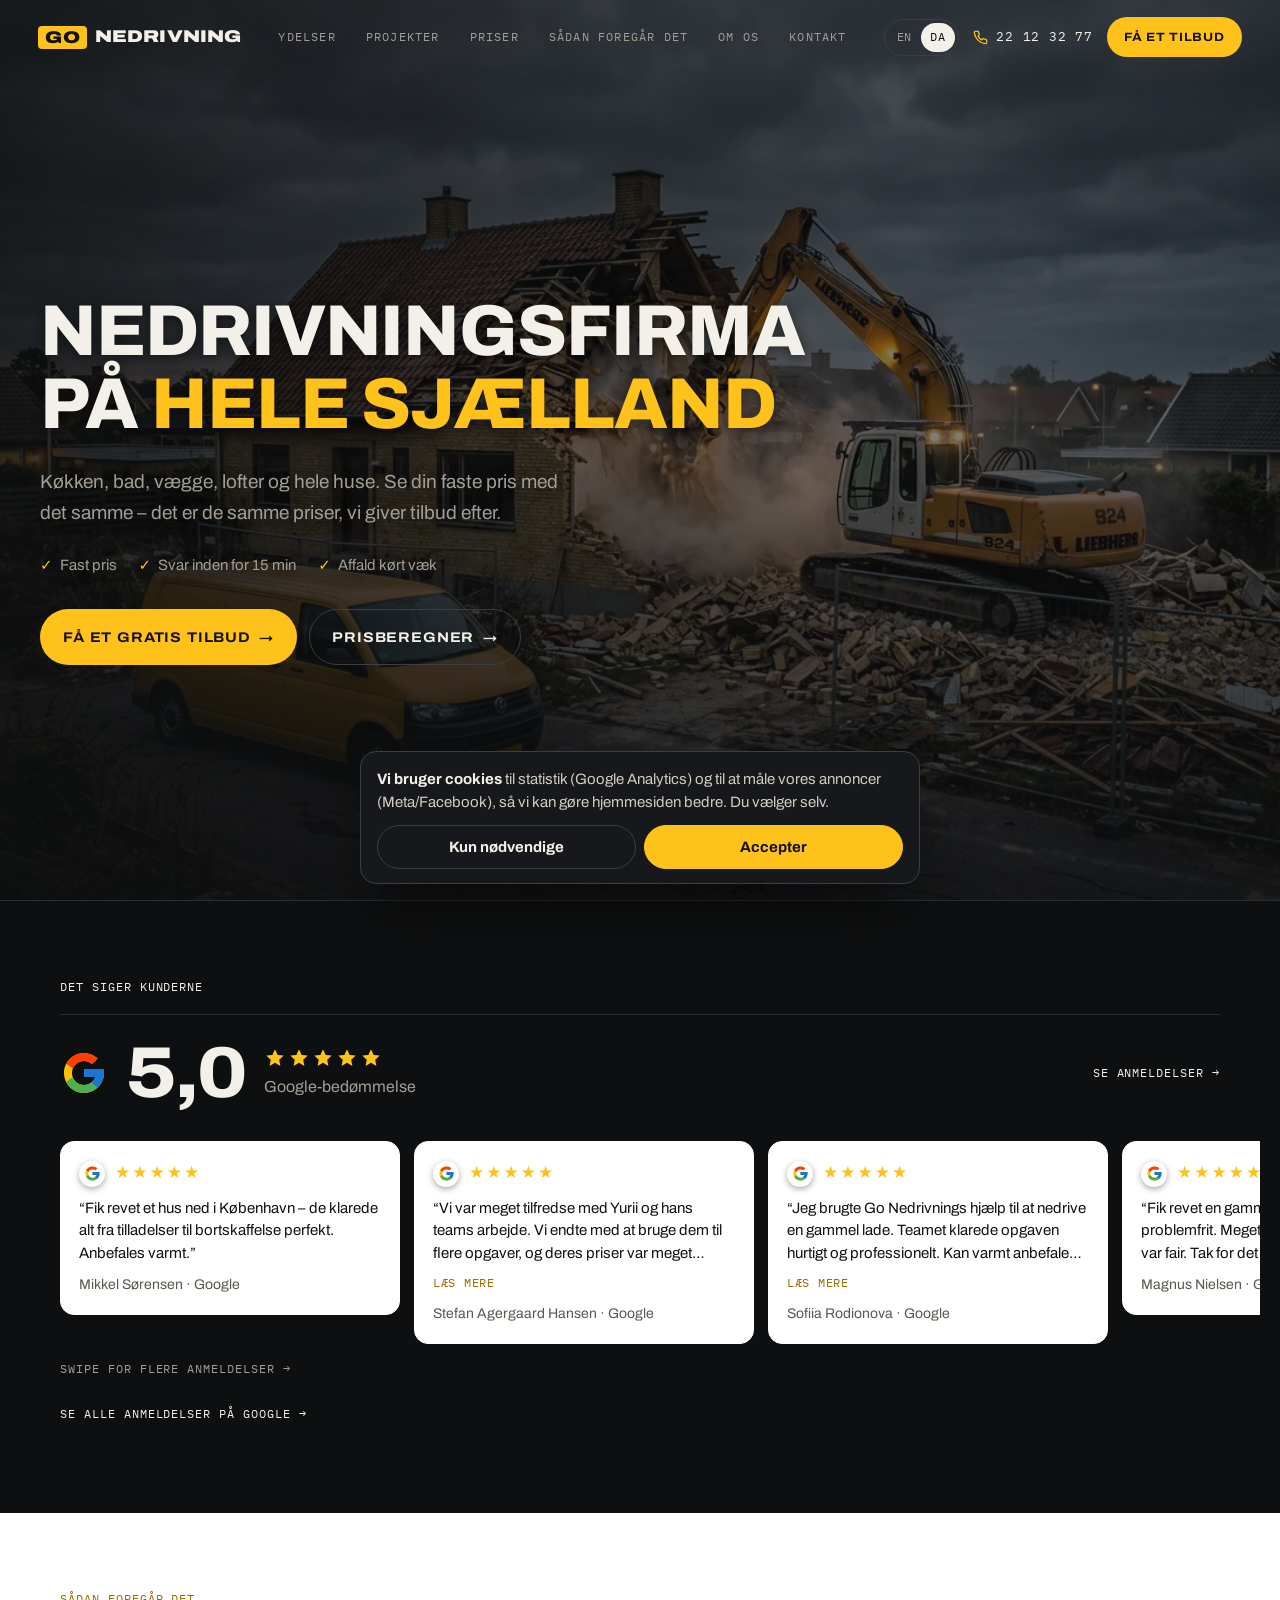
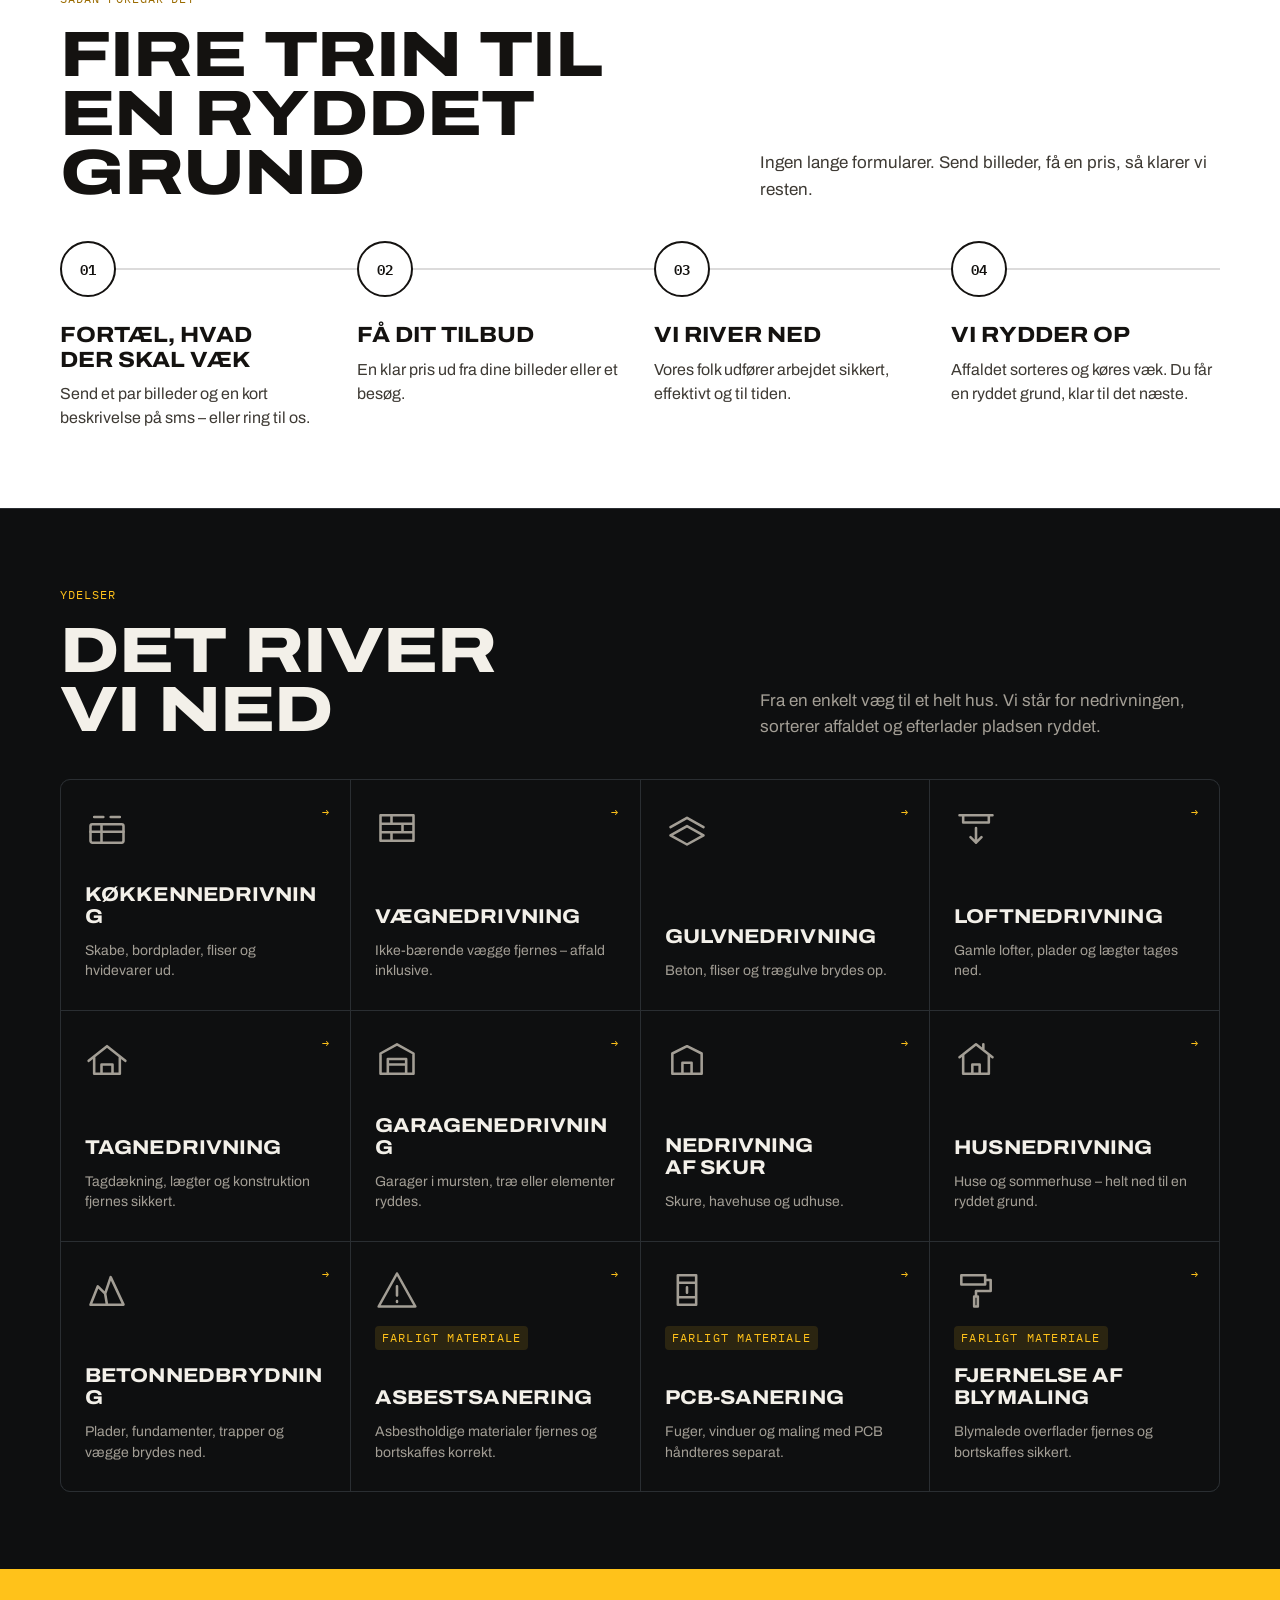
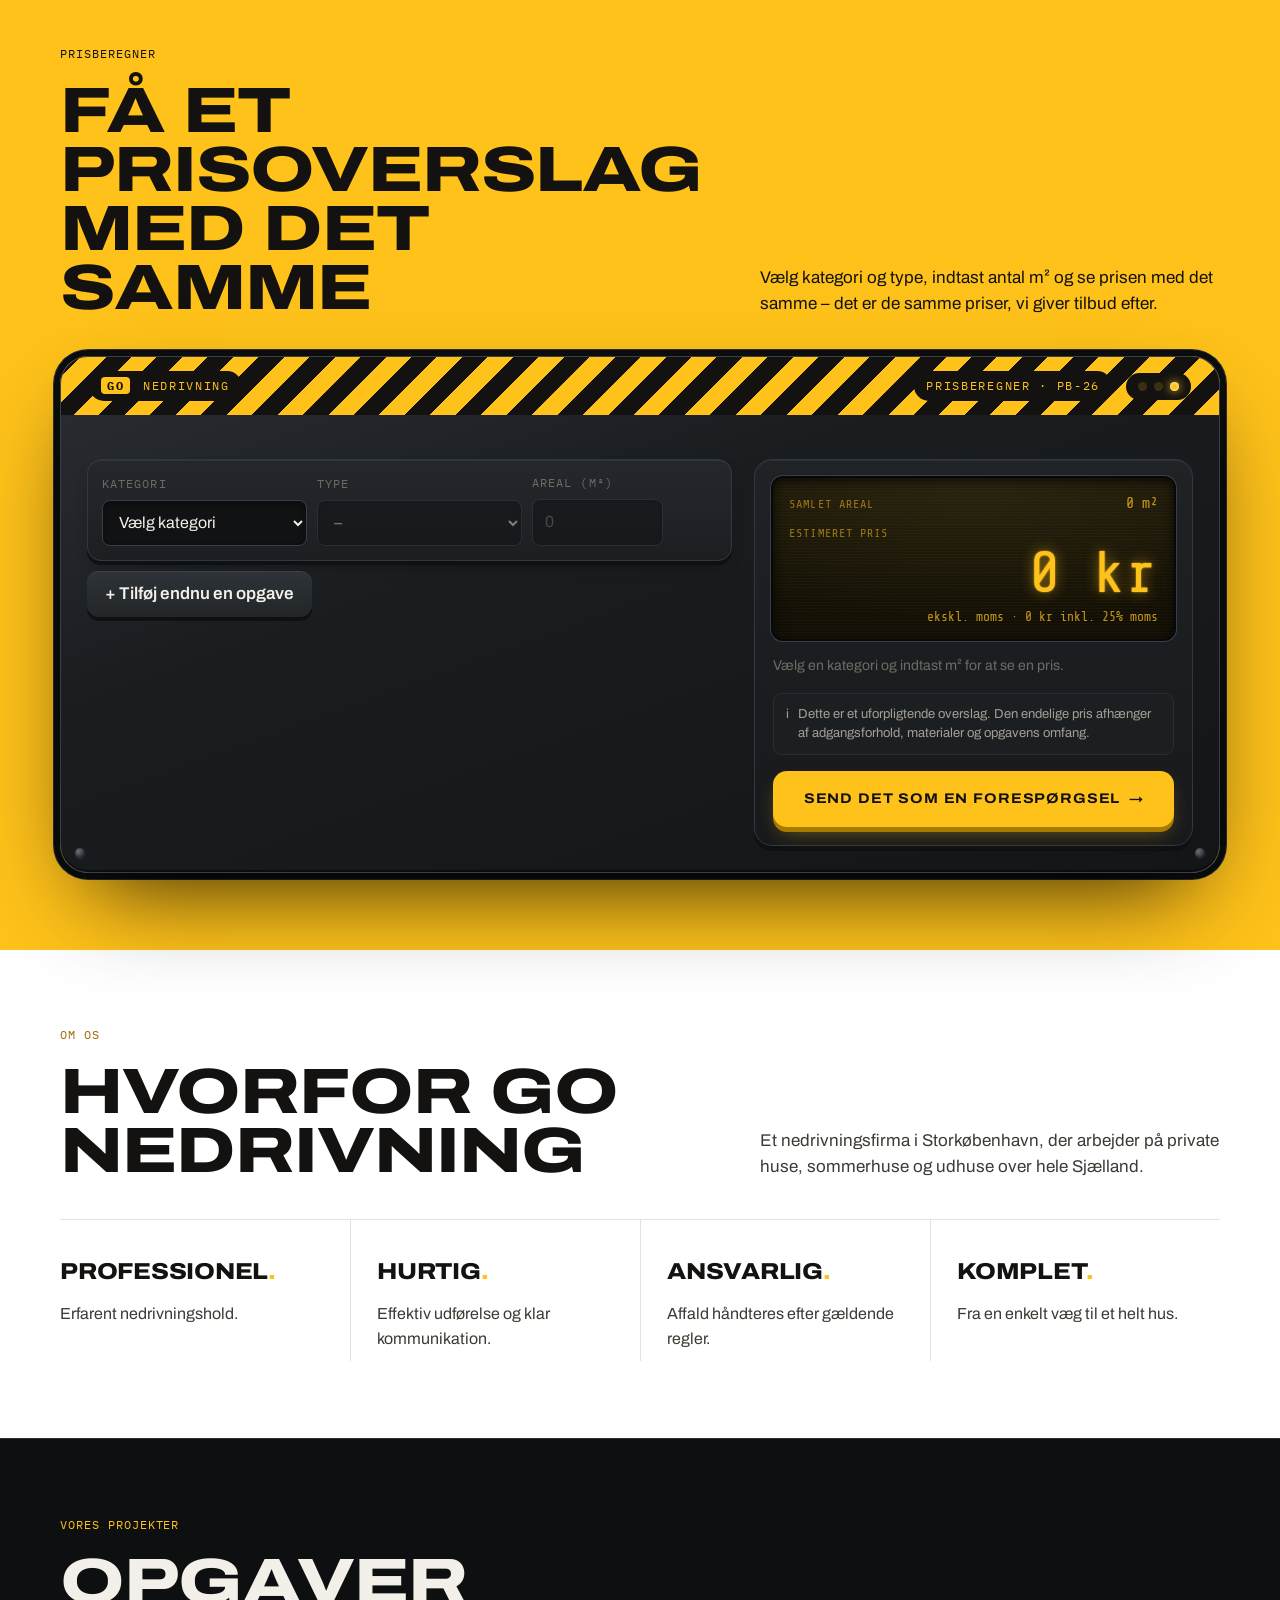
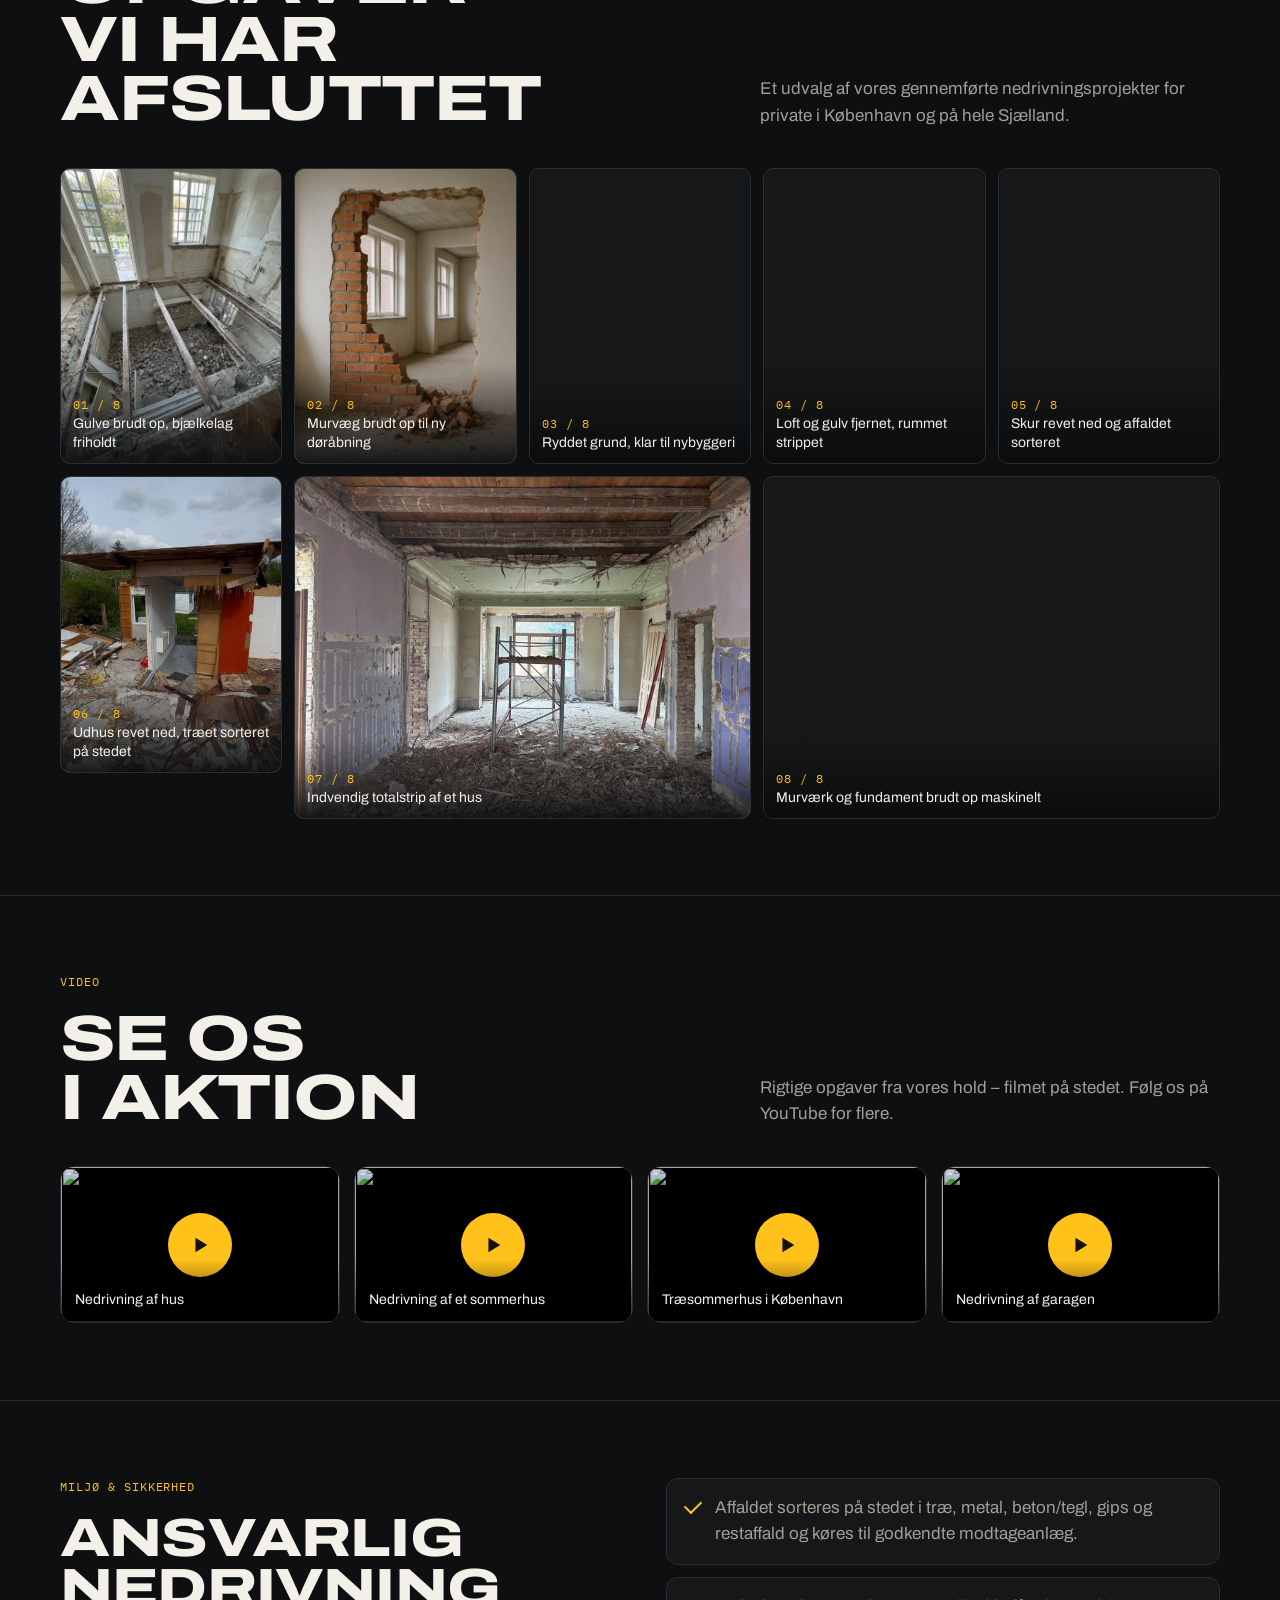
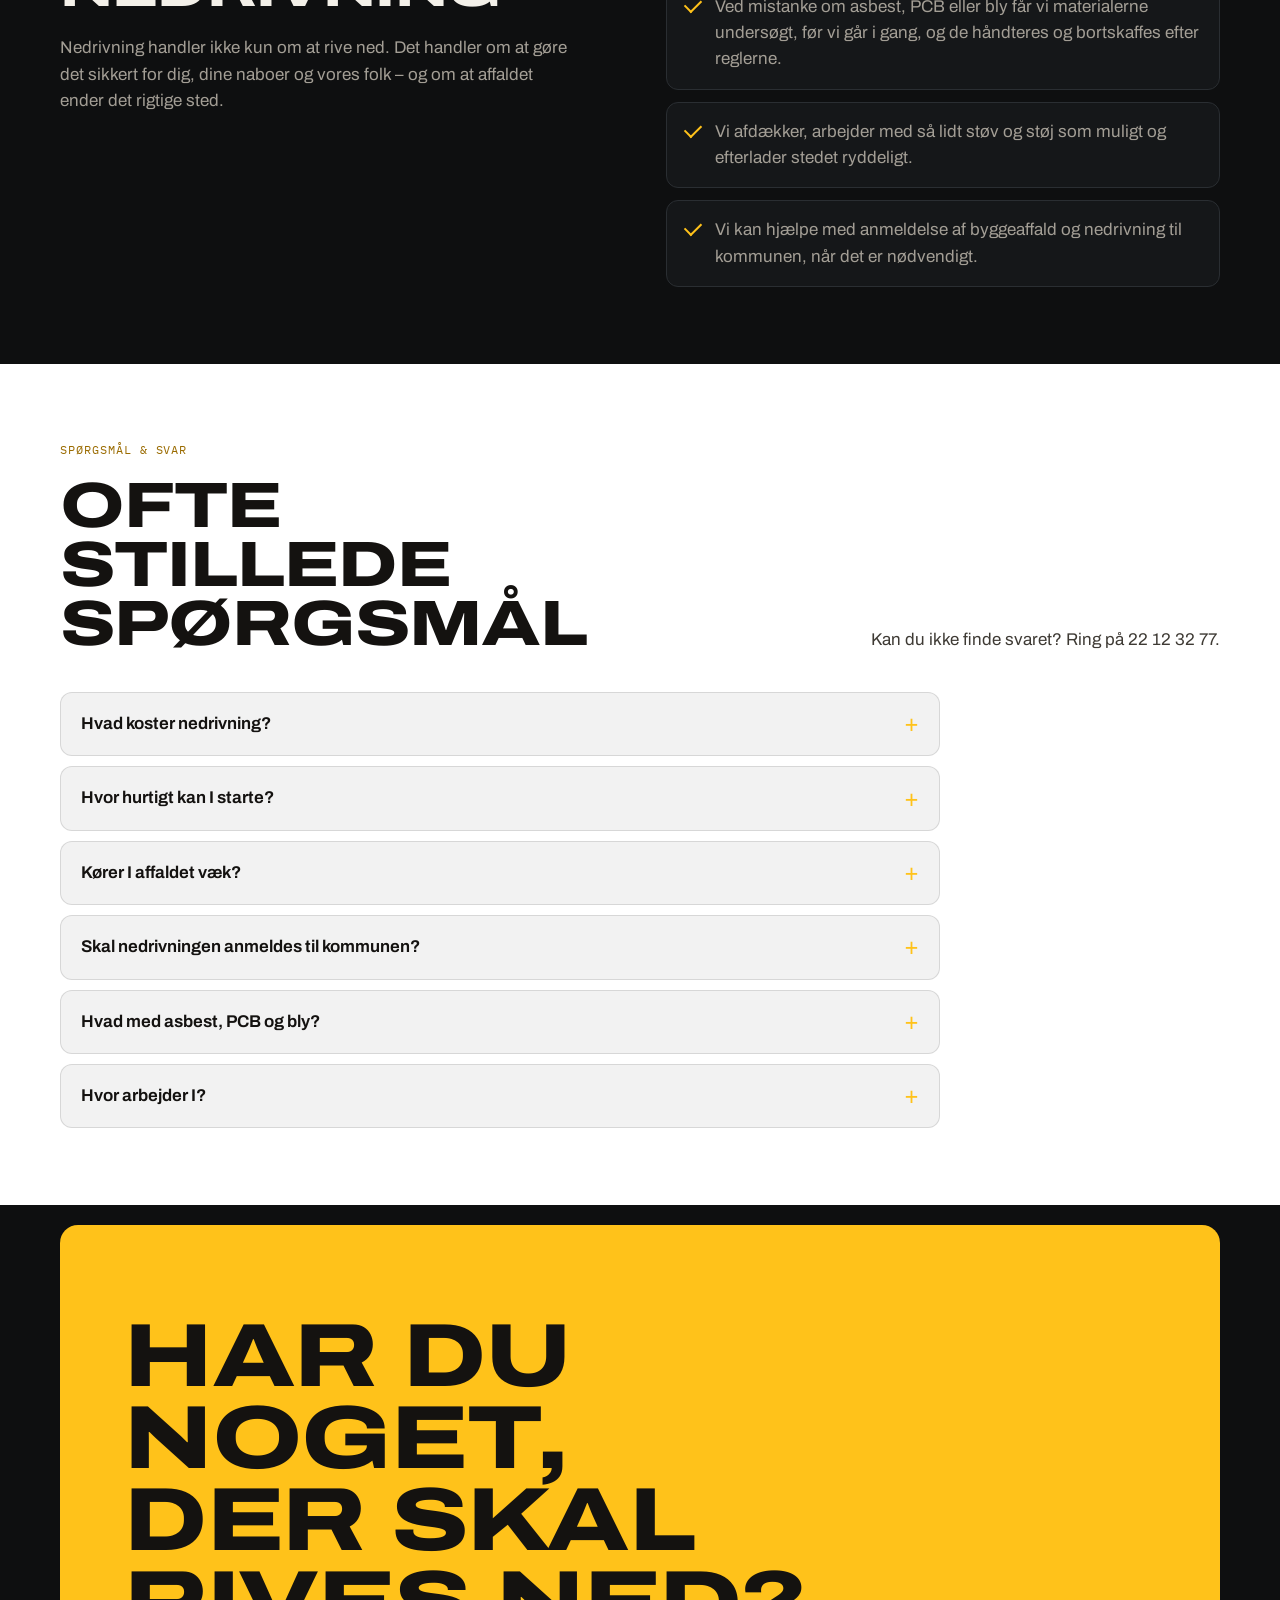
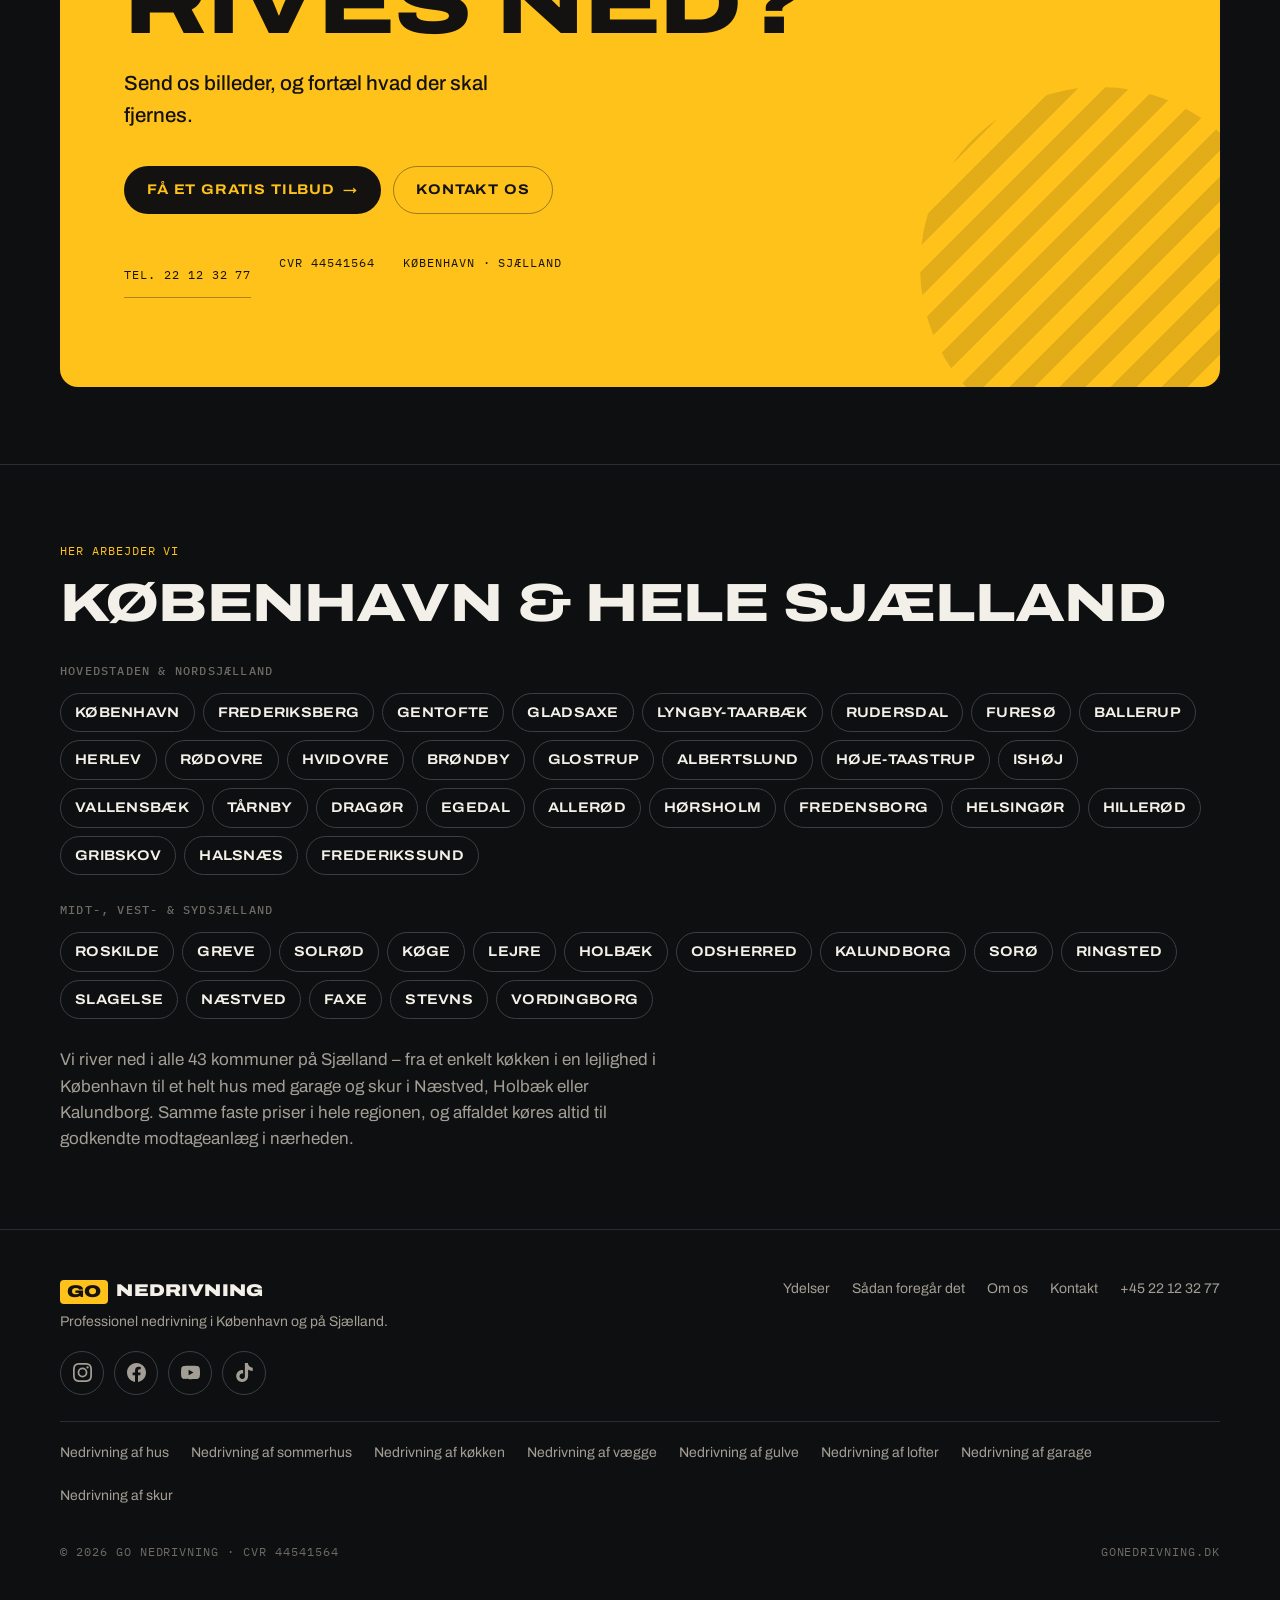
==== commit 86bc232c: "UX audit: kompakte ydelser, typeskala, hero-checks, kommuner fold" ====
--- a/index.html
+++ b/index.html
@@ -59,7 +59,7 @@
 .btn-accent:active{transform:scale(.98)}
 .btn-ghost{border-color:var(--line-2);color:var(--text);background:rgba(14,15,16,.35)}
 .btn-ghost:hover{border-color:var(--text)}
-.btn-sm{min-height:40px;padding:0 16px;font-size:12.5px}
+.btn-sm{min-height:40px;padding:0 16px;font-size:12px}
 
 /* ---------- header ---------- */
 .hdr{position:fixed;inset:0 0 auto 0;z-index:40;height:calc(var(--hdr-h) + env(safe-area-inset-top,0px));padding:env(safe-area-inset-top,0px) clamp(16px,3vw,40px) 0;display:flex;align-items:center;justify-content:space-between;gap:20px;transition:height .35s var(--ease),background-color .35s,border-color .35s;border-bottom:1px solid transparent}
@@ -67,13 +67,13 @@
 .logo{display:flex;align-items:center;gap:8px;text-decoration:none;font-family:var(--f-display);font-stretch:125%;font-weight:900;font-size:17px;letter-spacing:.01em}
 .logo-go{background:var(--accent);color:var(--accent-ink);padding:3px 7px 2px;border-radius:4px;line-height:1.1}
 .nav{display:flex;gap:30px}
-.nav a{font-family:var(--f-mono);font-size:12.5px;letter-spacing:.1em;text-transform:uppercase;text-decoration:none;color:var(--muted);transition:color .2s}
+.nav a{font-family:var(--f-mono);font-size:12px;letter-spacing:.1em;text-transform:uppercase;text-decoration:none;color:var(--muted);transition:color .2s}
 .nav a:hover{color:var(--text)}
 .hdr-right{display:flex;align-items:center;gap:14px}
 .hdr-phone{font-family:var(--f-mono);font-size:13px;letter-spacing:.06em;text-decoration:none;display:flex;align-items:center;gap:8px;color:var(--text)}
 .hdr-phone svg{width:15px;height:15px;color:var(--accent)}
 .lang{display:flex;border:1px solid var(--line-2);border-radius:999px;padding:3px}
-.lang button{background:none;border:0;cursor:pointer;font-family:var(--f-mono);font-size:11px;letter-spacing:.08em;padding:5px 9px;border-radius:999px;color:var(--muted)}
+.lang button{background:none;border:0;cursor:pointer;font-family:var(--f-mono);font-size:12px;letter-spacing:.08em;padding:5px 9px;border-radius:999px;color:var(--muted)}
 .lang button[aria-pressed="true"]{background:var(--text);color:var(--bg)}
 .burger{display:none;width:44px;height:44px;border-radius:50%;border:1px solid var(--line-2);background:none;cursor:pointer;position:relative}
 .burger span{position:absolute;left:13px;right:13px;height:2px;background:var(--text);transition:transform .3s var(--ease),top .3s}
@@ -149,7 +149,7 @@
 .st h2 span{display:block}
 .st .tag{font-size:clamp(18px,1.45vw,21px);font-weight:600;margin:22px 0 10px;color:var(--text)}
 .st p.desc{color:var(--muted);margin:0 0 26px;font-size:16.5px;max-width:40ch}
-.st .waste{display:inline-flex;align-items:center;gap:8px;padding:6px 10px;border:1px solid var(--line-2);border-radius:6px;color:var(--muted);font-size:11px}
+.st .waste{display:inline-flex;align-items:center;gap:8px;padding:6px 10px;border:1px solid var(--line-2);border-radius:6px;color:var(--muted);font-size:12px}
 .st .waste::before{content:"";width:7px;height:7px;border-radius:2px;background:var(--brick)}
 .st-actions{display:flex;gap:10px;flex-wrap:wrap;align-items:center}
 .st .big,.st .st-top,.st .tag,.st p.desc,.st .st-bar{display:none}
@@ -173,7 +173,7 @@
 .rail ol{list-style:none;margin:0;padding:0;position:relative;display:flex;flex-direction:column;gap:18px}
 .rail ol::before{content:"";position:absolute;left:4px;top:6px;bottom:6px;width:1px;background:var(--line-2)}
 .rail .fill{position:absolute;left:4px;top:6px;width:1px;background:var(--accent);height:0}
-.rail button{display:flex;align-items:center;gap:14px;background:none;border:0;padding:0;cursor:pointer;color:var(--muted);font-family:var(--f-mono);font-size:11px;letter-spacing:.12em;text-transform:uppercase;transition:color .3s;text-shadow:0 1px 8px rgba(0,0,0,.6)}
+.rail button{display:flex;align-items:center;gap:14px;background:none;border:0;padding:0;cursor:pointer;color:var(--muted);font-family:var(--f-mono);font-size:12px;letter-spacing:.12em;text-transform:uppercase;transition:color .3s;text-shadow:0 1px 8px rgba(0,0,0,.6)}
 .rail button::before{content:"";width:9px;height:9px;border-radius:50%;background:var(--bg);border:1px solid var(--line-2);transition:all .3s;position:relative;z-index:1;flex:none}
 .rail button:hover{color:var(--text)}
 .rail li.done button{color:var(--muted)}
@@ -205,7 +205,7 @@
 .stat b{display:block;font-family:var(--f-display);font-stretch:112%;font-weight:800;font-size:clamp(24px,2.5vw,40px);line-height:1.05;font-variant-numeric:tabular-nums;letter-spacing:-.02em;overflow-wrap:anywhere}
 .stat b small{font-size:.5em;color:var(--accent);margin-left:2px}
 .stat span{display:block;color:var(--muted);font-size:14px;margin-top:10px;max-width:22ch}
-.stats-note{color:var(--dim);margin-top:14px;font-size:11px}
+.stats-note{color:var(--dim);margin-top:14px;font-size:12px}
 
 .svc-grid{display:grid;grid-template-columns:repeat(4,minmax(0,1fr));gap:1px;background:var(--line);border:1px solid var(--line);border-radius:var(--r);overflow:hidden}
 .svc{position:relative;background:var(--bg);padding:26px 24px 28px;min-height:230px;display:flex;flex-direction:column;gap:14px;cursor:pointer;transition:background-color .35s var(--ease);text-align:left;border:0;color:var(--text)}
@@ -216,11 +216,11 @@
 .svc:hover .ic *{animation:draw .9s var(--ease)}
 @keyframes draw{from{stroke-dashoffset:120}to{stroke-dashoffset:0}}
 .svc h3{margin:auto 0 0;font-family:var(--f-display);font-stretch:112%;font-weight:750;font-size:20px;line-height:1.1;text-transform:uppercase;letter-spacing:.005em;overflow-wrap:anywhere;word-break:break-word;-webkit-hyphens:auto;hyphens:auto}
-.svc p{margin:0;color:var(--muted);font-size:14.5px;line-height:1.45;overflow-wrap:anywhere}
-.svc .go{position:absolute;right:20px;top:24px;color:var(--dim);font-family:var(--f-mono);font-size:11px;letter-spacing:.1em;transition:color .3s,transform .4s var(--ease)}
+.svc p{margin:0;color:var(--muted);font-size:14px;line-height:1.45;overflow-wrap:anywhere}
+.svc .go{position:absolute;right:20px;top:24px;color:var(--dim);font-family:var(--f-mono);font-size:12px;letter-spacing:.1em;transition:color .3s,transform .4s var(--ease)}
 .svc:hover .go{color:var(--accent);transform:translateX(3px)}
 .svc .hazard{position:absolute;left:24px;top:auto;bottom:auto}
-.svc.special .badge{align-self:flex-start;font-family:var(--f-mono);font-size:10px;letter-spacing:.1em;text-transform:uppercase;padding:3px 7px;border-radius:4px;background:rgba(255,194,26,.12);color:var(--accent)}
+.svc.special .badge{align-self:flex-start;font-family:var(--f-mono);font-size:12px;letter-spacing:.1em;text-transform:uppercase;padding:3px 7px;border-radius:4px;background:rgba(255,194,26,.12);color:var(--accent)}
 
 .steps{position:relative;display:grid;grid-template-columns:repeat(4,minmax(0,1fr));gap:28px}
 .steps-line{position:absolute;left:0;right:0;top:27px;height:2px;background:var(--line)}
@@ -229,14 +229,14 @@
 .step .n{width:56px;height:56px;border-radius:50%;display:grid;place-items:center;background:var(--bg);border:1px solid var(--line-2);font-family:var(--f-mono);font-size:14px;margin-bottom:26px;position:relative;transition:background-color .4s,color .4s,border-color .4s}
 .step.lit .n{background:var(--accent);color:var(--accent-ink);border-color:var(--accent)}
 .step h3{font-family:var(--f-display);font-stretch:112%;font-weight:750;font-size:22px;text-transform:uppercase;line-height:1.1;margin:0 0 10px}
-.step p{margin:0;color:var(--muted);font-size:15.5px;max-width:30ch}
+.step p{margin:0;color:var(--muted);font-size:16px;max-width:30ch}
 
 .why{display:grid;grid-template-columns:repeat(4,minmax(0,1fr));gap:0;border-top:1px solid var(--line)}
 .why div{padding:34px 22px 10px 0;min-width:0}
 .why div+div{padding-left:26px;border-left:1px solid var(--line)}
 .why h3{font-family:var(--f-display);font-stretch:112%;font-weight:800;font-size:clamp(20px,1.8vw,27px);text-transform:uppercase;margin:0 0 12px;letter-spacing:-.01em;overflow-wrap:anywhere;hyphens:auto}
 .why h3::after{content:".";color:var(--accent)}
-.why p{color:var(--muted);margin:0;font-size:15.5px;max-width:28ch}
+.why p{color:var(--muted);margin:0;font-size:16px;max-width:28ch}
 
 .areas{display:flex;flex-wrap:wrap;gap:10px}
 .areas li{list-style:none;padding:12px 18px;border:1px solid var(--line-2);border-radius:999px;font-family:var(--f-display);font-stretch:112%;font-weight:650;font-size:17px;text-transform:uppercase;letter-spacing:.02em}
@@ -280,11 +280,11 @@
 .q-head h2{font-size:32px}
 .q-close{width:40px;height:40px;border-radius:50%;border:1px solid var(--line-2);background:none;cursor:pointer;font-size:20px;line-height:1;flex:none}
 .q-in form{display:grid;gap:16px}
-.q-in label{display:grid;gap:7px;font-family:var(--f-mono);font-size:11px;letter-spacing:.1em;text-transform:uppercase;color:var(--muted)}
+.q-in label{display:grid;gap:7px;font-family:var(--f-mono);font-size:12px;letter-spacing:.1em;text-transform:uppercase;color:var(--muted)}
 .q-in input,.q-in select,.q-in textarea{font:inherit;font-family:var(--f-body);font-size:16px;letter-spacing:0;text-transform:none;color:var(--text);background:var(--bg);border:1px solid var(--line-2);border-radius:10px;padding:13px 14px;min-height:48px;width:100%}
 .q-in textarea{min-height:96px;resize:vertical}
 .q-in input:focus,.q-in select:focus,.q-in textarea:focus{outline:none;border-color:var(--accent)}
-.q-in .hint{color:var(--dim);font-size:13.5px;margin:0}
+.q-in .hint{color:var(--dim);font-size:14px;margin:0}
 .q-in .q-actions{display:flex;gap:10px;flex-wrap:wrap;margin-top:6px}
 .q-in .q-actions .btn{flex:1 1 200px}
 
@@ -320,7 +320,7 @@
   .st h2{font-size:clamp(28px,8.4vw,40px)}
   .st h2 span{display:inline}
   .st .tag{font-size:16.5px;margin:10px 0 4px}
-  .st p.desc{font-size:14.5px;margin-bottom:14px;line-height:1.45}
+  .st p.desc{font-size:14px;margin-bottom:14px;line-height:1.45}
   .st .big{display:none}
   .st-bar{margin-top:14px}
   .st .st-actions .call{display:none}
@@ -340,7 +340,7 @@
   .svc-grid{grid-template-columns:repeat(2,minmax(0,1fr))}
   .svc{min-height:190px;padding:20px 18px}
   .svc h3{font-size:clamp(14px,4.15vw,17px)}
-  .svc p{font-size:13.5px}
+  .svc p{font-size:14px}
   .stats{grid-template-columns:repeat(2,minmax(0,1fr));overflow:visible}
   .stat,.stat:nth-child(4){padding:22px 14px 20px;border-left:1px solid var(--line)}
   .stat:nth-child(odd){border-left:0;padding-left:0}
@@ -389,9 +389,9 @@
 @media (max-width:560px){.gal{grid-template-columns:repeat(2,1fr)}.gal-i.wide{grid-column:span 2}}
 .gal-i img{width:100%;height:100%;object-fit:cover;transition:transform .6s var(--ease),filter .4s var(--ease);filter:saturate(.92)}
 .gal-i:hover img,.gal-i:focus-visible img{transform:scale(1.045);filter:saturate(1)}
-.gal-i figcaption{position:absolute;left:0;right:0;bottom:0;padding:34px 12px 10px;font-size:13.5px;line-height:1.35;
+.gal-i figcaption{position:absolute;left:0;right:0;bottom:0;padding:34px 12px 10px;font-size:14px;line-height:1.35;
   background:linear-gradient(to top,rgba(10,11,12,.92),rgba(10,11,12,0));color:var(--text)}
-.gal-i .n{display:block;font-family:var(--f-mono);font-size:11px;letter-spacing:.08em;color:var(--accent);margin-bottom:2px}
+.gal-i .n{display:block;font-family:var(--f-mono);font-size:12px;letter-spacing:.08em;color:var(--accent);margin-bottom:2px}
 .lb{position:fixed;inset:0;z-index:120;display:none;background:rgba(8,9,10,.94);backdrop-filter:blur(6px)}
 .lb.on{display:grid;grid-template-rows:auto minmax(0,1fr) auto}
 .lb-top{display:flex;justify-content:space-between;align-items:center;padding:14px 16px;font-family:var(--f-mono);font-size:12px;color:var(--muted)}
@@ -412,18 +412,18 @@
 .cc:hover{border-color:var(--line-2)}
 .cc.on{border-color:var(--accent);background:linear-gradient(180deg,rgba(255,194,26,.07),rgba(255,194,26,0))}
 .cc h3{margin:0 0 4px;font-size:16px;font-weight:700;overflow-wrap:anywhere}
-.cc p{margin:0;color:var(--muted);font-size:13.5px;line-height:1.4;overflow-wrap:anywhere}
+.cc p{margin:0;color:var(--muted);font-size:14px;line-height:1.4;overflow-wrap:anywhere}
 .cc .tick{position:absolute;top:14px;right:14px;width:20px;height:20px;border:1px solid var(--line-2);border-radius:5px;display:grid;place-items:center;color:var(--accent-ink);font-size:13px;background:transparent}
 .cc.on .tick{background:var(--accent);border-color:var(--accent)}
 .cc-fields{display:none;gap:8px;margin-top:12px}
 .cc.on .cc-fields{display:grid}
-.cc-fields select,.cc-fields input{width:100%;background:var(--bg-3);color:var(--text);border:1px solid var(--line-2);border-radius:8px;padding:9px 10px;font:inherit;font-size:14.5px}
+.cc-fields select,.cc-fields input{width:100%;background:var(--bg-3);color:var(--text);border:1px solid var(--line-2);border-radius:8px;padding:9px 10px;font:inherit;font-size:14px}
 .cc-fields input{font-variant-numeric:tabular-nums}
 .calc-rows{display:grid;gap:10px}
 .crow{display:grid;grid-template-columns:minmax(0,1.25fr) minmax(0,1.25fr) minmax(0,.8fr) 44px;gap:10px;align-items:end;background:var(--bg-2);border:1px solid var(--line);border-radius:var(--r);padding:14px}
 .crow.ok{border-color:rgba(255,194,26,.55)}
 .crow label{display:grid;gap:6px;min-width:0}
-.crow label>span{font-family:var(--f-mono);font-size:11px;letter-spacing:.09em;text-transform:uppercase;color:var(--dim)}
+.crow label>span{font-family:var(--f-mono);font-size:12px;letter-spacing:.09em;text-transform:uppercase;color:var(--dim)}
 .crow select,.crow input{width:100%;min-height:46px;background:var(--bg-3);color:var(--text);border:1px solid var(--line-2);border-radius:8px;padding:10px 12px;font:inherit;font-size:16px}
 .crow select:focus,.crow input:focus{border-color:var(--accent);outline:none}
 .crow select:disabled,.crow input:disabled{opacity:.45}
@@ -431,16 +431,16 @@
 .crow .fixed{min-height:46px;display:flex;align-items:center;color:var(--muted);font-size:14px}
 .crow .rm{width:44px;height:46px;border-radius:8px;border:1px solid var(--line-2);background:transparent;color:var(--muted);font-size:20px;cursor:pointer}
 .crow .rm:hover{border-color:var(--accent);color:var(--text)}
-.crow .rate{grid-column:1/-1;margin:-2px 0 0;font-size:13.5px;color:var(--muted)}
+.crow .rate{grid-column:1/-1;margin:-2px 0 0;font-size:14px;color:var(--muted)}
 .crow .rate b{color:var(--accent);font-weight:600}
 .crow .rate a{color:var(--accent)}
 .calc-add{justify-self:start;min-height:46px;padding:0 18px;border-radius:999px;border:1px dashed var(--line-2);background:transparent;color:var(--text);font:inherit;font-weight:600;cursor:pointer}
 .calc-add:hover{border-color:var(--accent);color:var(--accent)}
 @media (max-width:640px){.crow{grid-template-columns:minmax(0,1fr) 44px}.crow .f-cat,.crow .f-type{grid-column:1/-1}.crow .f-m2{grid-column:1/2}}
 .calc-sum{position:sticky;top:calc(var(--hdr-h) + 14px);background:var(--bg-2);border:1px solid var(--line);border-radius:var(--r);padding:18px}
-.calc-sum .lbl{font-family:var(--f-mono);font-size:11px;letter-spacing:.09em;color:var(--dim);text-transform:uppercase}
+.calc-sum .lbl{font-family:var(--f-mono);font-size:12px;letter-spacing:.09em;color:var(--dim);text-transform:uppercase}
 .calc-sum .tot{font-family:var(--f-display);font-size:clamp(34px,5vw,46px);font-weight:800;line-height:1.05;color:var(--accent);font-variant-numeric:tabular-nums;margin:2px 0 2px}
-.calc-sum .vat{color:var(--muted);font-size:13.5px}
+.calc-sum .vat{color:var(--muted);font-size:14px}
 .calc-lines{list-style:none;margin:16px 0 0;padding:16px 0 0;border-top:1px dashed var(--line-2);display:grid;gap:9px}
 .calc-lines li{display:flex;justify-content:space-between;gap:12px;font-size:14px;color:var(--muted)}
 .calc-lines b{color:var(--text);font-weight:600;font-variant-numeric:tabular-nums;white-space:nowrap}
@@ -450,7 +450,7 @@
 
 
 .q-files{display:grid;gap:8px;margin-top:2px}
-.q-files-lbl{font-family:var(--f-mono);font-size:11px;letter-spacing:.09em;text-transform:uppercase;color:var(--dim)}
+.q-files-lbl{font-family:var(--f-mono);font-size:12px;letter-spacing:.09em;text-transform:uppercase;color:var(--dim)}
 #q-photos{position:absolute;width:1px;height:1px;opacity:0;pointer-events:none}
 .q-drop{display:flex;align-items:center;justify-content:center;gap:10px;padding:16px;border:1px dashed var(--line-2);border-radius:var(--r);
   color:var(--muted);cursor:pointer;background:var(--bg-3);transition:border-color .2s,color .2s}
@@ -471,13 +471,13 @@
 .rev figcaption{color:var(--muted);font-size:14px;margin-top:auto}
 @media (max-width:900px){.revs{grid-template-columns:1fr}}
 .xlinks{margin:18px 0 0;display:flex;gap:20px;flex-wrap:wrap}
-.xlinks a{color:var(--accent);text-decoration:none;font-family:var(--f-mono);font-size:12.5px;letter-spacing:.08em;text-transform:uppercase}
+.xlinks a{color:var(--accent);text-decoration:none;font-family:var(--f-mono);font-size:12px;letter-spacing:.08em;text-transform:uppercase}
 .vids{display:grid;grid-template-columns:repeat(auto-fit,minmax(260px,1fr));gap:14px}
 .vid{position:relative;aspect-ratio:16/9;border-radius:14px;overflow:hidden;border:1px solid var(--line);background:#000;cursor:pointer;padding:0;width:100%}
 .vid img{width:100%;height:100%;object-fit:cover;opacity:.85;transition:opacity .3s,transform .6s var(--ease)}
 .vid:hover img{opacity:1;transform:scale(1.03)}
 .vid .play{position:absolute;left:50%;top:50%;width:64px;height:64px;border-radius:50%;background:var(--accent);color:var(--accent-ink);display:grid;place-items:center;transform:translate(-50%,-50%);box-shadow:0 10px 30px rgba(0,0,0,.5)}
-.vid .cap{position:absolute;left:0;right:0;bottom:0;padding:30px 14px 12px;background:linear-gradient(transparent,rgba(0,0,0,.8));text-align:left;font-size:14.5px;color:var(--text)}
+.vid .cap{position:absolute;left:0;right:0;bottom:0;padding:30px 14px 12px;background:linear-gradient(transparent,rgba(0,0,0,.8));text-align:left;font-size:14px;color:var(--text)}
 .vid iframe{position:absolute;inset:0;width:100%;height:100%;border:0}
 .two{display:grid;grid-template-columns:minmax(0,1fr) minmax(0,1fr);gap:clamp(24px,4vw,56px);align-items:start}
 @media (max-width:860px){.two{grid-template-columns:1fr}}
@@ -552,7 +552,7 @@
 .hero2{padding:calc(var(--hdr-h) + 36px) 0 56px;background:radial-gradient(1200px 500px at 85% 0,rgba(255,194,26,.08),transparent 60%)}
 .hero2-in{display:grid;grid-template-columns:minmax(0,1fr);max-width:860px}
 .hero2-txt{display:grid;gap:20px;align-content:start}
-.hero2-badge{justify-self:start;display:inline-flex;gap:8px;align-items:center;padding:9px 16px;border:1px solid var(--line-2);border-radius:999px;background:var(--bg-2);color:var(--muted);text-decoration:none;font-size:14.5px}
+.hero2-badge{justify-self:start;display:inline-flex;gap:8px;align-items:center;padding:9px 16px;border:1px solid var(--line-2);border-radius:999px;background:var(--bg-2);color:var(--muted);text-decoration:none;font-size:14px}
 .hero2-badge .h2stars{color:var(--accent);display:inline-flex;gap:1px}.hero2-badge b{color:var(--text)}
 .hero2-txt{min-width:0}
 .hero2 h1{margin:0;font-stretch:100%;font-size:clamp(26px,7.4vw,72px);line-height:1.02;white-space:normal;max-width:100%;overflow-wrap:break-word}
@@ -587,9 +587,9 @@
 @media (max-width:860px){.hero2{padding-top:calc(var(--hdr-h) + 2px)}.hero2-badge{margin-bottom:-4px}.hero2 h1{margin-top:auto}.hero2-cta{margin-top:auto}}
 .areas-g{font-family:var(--f-mono);font-size:12px;letter-spacing:.1em;text-transform:uppercase;color:var(--dim);font-weight:500;margin:26px 0 12px}
 .areas-sm{gap:8px}.areas-sm li{padding:8px 14px;font-size:14px}
-@media (max-width:640px){.areas-sm li{font-size:12.5px;padding:7px 11px}}
+@media (max-width:640px){.areas-sm li{font-size:12px;padding:7px 11px}}
 @media (max-width:900px){.revs{display:flex;grid-template-columns:none;overflow-x:auto;scroll-snap-type:x mandatory;scroll-padding-inline:clamp(16px,4vw,40px);gap:12px;margin:0 calc(-1*clamp(16px,4vw,40px));padding:0 clamp(16px,4vw,40px) 6px;scrollbar-width:none;-webkit-overflow-scrolling:touch}.revs::-webkit-scrollbar{display:none}.revs .rev{flex:0 0 84%;scroll-snap-align:start}}
-.revs-hint{display:none;font-family:var(--f-mono);font-size:11px;letter-spacing:.08em;color:var(--dim);text-transform:uppercase;margin:10px 0 0}
+.revs-hint{display:none;font-family:var(--f-mono);font-size:12px;letter-spacing:.08em;color:var(--dim);text-transform:uppercase;margin:10px 0 0}
 @media (max-width:900px){.revs-hint{display:block}}
 .stats-top{display:flex;justify-content:space-between;align-items:center;gap:12px;flex-wrap:wrap;margin-bottom:14px}.stats-top .kicker{margin:0}
 .stats-badge{display:inline-flex;align-items:center;gap:8px;color:var(--text);text-decoration:none;font-size:14px}.stats-badge .h2stars{color:var(--accent);display:inline-flex;gap:1px}
@@ -600,7 +600,7 @@
 .gcard-mid{display:flex;flex-direction:column;gap:6px}
 .gcard-stars{color:var(--accent);display:inline-flex;gap:2px}
 .gcard-lbl{color:var(--muted);font-size:16px}
-.gcard-go{margin-left:auto;font-family:var(--f-mono);font-size:12.5px;letter-spacing:.08em;text-transform:uppercase;color:var(--accent);white-space:nowrap}
+.gcard-go{margin-left:auto;font-family:var(--f-mono);font-size:12px;letter-spacing:.08em;text-transform:uppercase;color:var(--accent);white-space:nowrap}
 .gcard:hover .gcard-go{text-decoration:underline}
 #results .gcard+.stats{border-top:1px solid var(--line)}
 @media (max-width:640px){.gcard{flex-wrap:wrap;gap:10px 14px;padding:20px 0}.gcard-logo svg{width:38px;height:38px}.gcard-stars svg{width:20px;height:20px}.gcard-go{margin-left:0;width:100%}}
@@ -641,7 +641,24 @@
 .rvm::-webkit-scrollbar{display:none}
 .rvm-track{animation:none!important;padding:4px 0 6px}
 .rvm .rev{scroll-snap-align:start}
-.rvm-hint{font-family:var(--f-mono);font-size:11px;letter-spacing:.08em;text-transform:uppercase;color:#A39E95;margin:10px 0 0}
+.rvm-hint{font-family:var(--f-mono);font-size:12px;letter-spacing:.08em;text-transform:uppercase;color:#A39E95;margin:10px 0 0}
+
+/* audit v1 */
+.svc .go{color:var(--accent)}
+.more-btn{display:none;width:100%;margin-top:14px;min-height:48px;border-radius:12px;border:1px solid var(--line-2);background:transparent;color:var(--accent);font:inherit;font-weight:700;font-size:15px;cursor:pointer}
+@media (max-width:640px){
+  .svc-grid{grid-template-columns:repeat(2,minmax(0,1fr))!important}
+  .svc{padding:18px 14px!important;gap:8px!important;min-height:0!important}
+  .svc h3{font-size:13px!important;line-height:1.25;letter-spacing:0!important;overflow-wrap:normal!important;word-break:normal!important;-webkit-hyphens:auto;hyphens:auto}
+  .svc p{display:none}
+  .svc .ic{width:26px;height:26px}
+  .svc .go{right:12px;top:14px;font-size:16px!important}
+  .svc-grid:not(.open) .svc:nth-child(n+7){display:none}
+  .more-btn{display:block}
+  .hero2-ok li{background:rgba(0,0,0,.55);padding:6px 10px;border-radius:999px;font-size:14px!important;-webkit-backdrop-filter:blur(4px);backdrop-filter:blur(4px)}
+  #areas:not(.open) .areas-sm li:nth-child(n+13){display:none}
+  #areas:not(.open) .areas-g:nth-of-type(2),#areas:not(.open) .areas-sm:nth-of-type(2){display:none}
+}
 </style>
 </head>
 <body>
@@ -737,7 +754,7 @@
         <div><span class="kicker mono" data-i18n="svc.kicker">Ydelser</span><h2 class="display" id="services-h" data-i18n="svc.h">Det river vi ned</h2></div>
         <p data-i18n="svc.p">Fra en enkelt væg til et helt hus. Vi står for nedrivningen, sorterer affaldet og efterlader pladsen ryddet.</p>
       </div>
-      <div class="svc-grid" id="svcGrid"><a href="kokken" class="svc"><svg class="ic" viewBox="0 0 24 24" fill="none" stroke="currentColor" stroke-width="1.4" stroke-linecap="round" stroke-linejoin="round" aria-hidden="true"><rect x="3" y="10" width="18" height="10" rx="1"></rect><path d="M3 14h18M9 10v10M5 6h5M14 6h5"></path></svg><span class="go" aria-hidden="true">→</span><h3>Køkkennedrivning</h3><p>Skabe, bordplader, fliser og hvidevarer ud.</p></a><a href="nedrivning-af-vaegge" class="svc"><svg class="ic" viewBox="0 0 24 24" fill="none" stroke="currentColor" stroke-width="1.4" stroke-linecap="round" stroke-linejoin="round" aria-hidden="true"><path d="M3 5h18v14H3zM3 9.7h18M3 14.3h18M9 5v4.7M15 9.7v4.6M9 14.3V19"></path></svg><span class="go" aria-hidden="true">→</span><h3>Vægnedrivning</h3><p>Ikke-bærende vægge fjernes – affald inklusive.</p></a><a href="nedrivning-af-gulve" class="svc"><svg class="ic" viewBox="0 0 24 24" fill="none" stroke="currentColor" stroke-width="1.4" stroke-linecap="round" stroke-linejoin="round" aria-hidden="true"><path d="M3 16l9-5 9 5-9 5zM3 11.5l9-5 9 5"></path></svg><span class="go" aria-hidden="true">→</span><h3>Gulvnedrivning</h3><p>Beton, fliser og trægulve brydes op.</p></a><a href="nedrivning-af-lofter" class="svc"><svg class="ic" viewBox="0 0 24 24" fill="none" stroke="currentColor" stroke-width="1.4" stroke-linecap="round" stroke-linejoin="round" aria-hidden="true"><path d="M3 5h18M5 5v4h14V5M12 12v8M9 17l3 3 3-3"></path></svg><span class="go" aria-hidden="true">→</span><h3>Loftnedrivning</h3><p>Gamle lofter, plader og lægter tages ned.</p></a><button type="button" data-quote="roof" class="svc"><svg class="ic" viewBox="0 0 24 24" fill="none" stroke="currentColor" stroke-width="1.4" stroke-linecap="round" stroke-linejoin="round" aria-hidden="true"><path d="M2 13l10-8 10 8M5 11v9h14v-9M9 20v-5h6v5"></path></svg><span class="go" aria-hidden="true">→</span><h3>Tagnedrivning</h3><p>Tagdækning, lægter og konstruktion fjernes sikkert.</p></button><a href="nedrivning-af-garage" class="svc"><svg class="ic" viewBox="0 0 24 24" fill="none" stroke="currentColor" stroke-width="1.4" stroke-linecap="round" stroke-linejoin="round" aria-hidden="true"><path d="M3 9l9-5 9 5v11H3zM7 20v-8h10v8M7 15h10"></path></svg><span class="go" aria-hidden="true">→</span><h3>Garagenedrivning</h3><p>Garager i mursten, træ eller elementer ryddes.</p></a><a href="nedrivning-skur" class="svc"><svg class="ic" viewBox="0 0 24 24" fill="none" stroke="currentColor" stroke-width="1.4" stroke-linecap="round" stroke-linejoin="round" aria-hidden="true"><path d="M4 9l8-4 8 4v11H4zM9.5 20v-6h5v6"></path></svg><span class="go" aria-hidden="true">→</span><h3>Nedrivning af skur</h3><p>Skure, havehuse og udhuse.</p></a><a href="nedrivning-af-hus" class="svc"><svg class="ic" viewBox="0 0 24 24" fill="none" stroke="currentColor" stroke-width="1.4" stroke-linecap="round" stroke-linejoin="round" aria-hidden="true"><path d="M3 11l9-7 9 7M5 9.5V20h14V9.5M10 20v-5h4v5M16 4v3"></path></svg><span class="go" aria-hidden="true">→</span><h3>Husnedrivning</h3><p>Huse og sommerhuse – helt ned til en ryddet grund.</p></a><button type="button" data-quote="concrete" class="svc"><svg class="ic" viewBox="0 0 24 24" fill="none" stroke="currentColor" stroke-width="1.4" stroke-linecap="round" stroke-linejoin="round" aria-hidden="true"><path d="M3 20l4-10 4 4 3-9 7 15zM11 14l1 6"></path></svg><span class="go" aria-hidden="true">→</span><h3>Betonnedbrydning</h3><p>Plader, fundamenter, trapper og vægge brydes ned.</p></button><button type="button" data-quote="asbestos" class="svc special"><svg class="ic" viewBox="0 0 24 24" fill="none" stroke="currentColor" stroke-width="1.4" stroke-linecap="round" stroke-linejoin="round" aria-hidden="true"><path d="M12 3l10 18H2zM12 10v5M12 18v.5"></path></svg><span class="badge">Farligt materiale</span><span class="go" aria-hidden="true">→</span><h3>Asbestsanering</h3><p>Asbestholdige materialer fjernes og bortskaffes korrekt.</p></button><button type="button" data-quote="pcb" class="svc special"><svg class="ic" viewBox="0 0 24 24" fill="none" stroke="currentColor" stroke-width="1.4" stroke-linecap="round" stroke-linejoin="round" aria-hidden="true"><path d="M7 4h10v16H7zM7 8h10M7 16h10M12 10.5v3"></path></svg><span class="badge">Farligt materiale</span><span class="go" aria-hidden="true">→</span><h3>PCB-sanering</h3><p>Fuger, vinduer og maling med PCB håndteres separat.</p></button><button type="button" data-quote="lead" class="svc special"><svg class="ic" viewBox="0 0 24 24" fill="none" stroke="currentColor" stroke-width="1.4" stroke-linecap="round" stroke-linejoin="round" aria-hidden="true"><path d="M4 4h13v5H4zM17 6.5h3v6h-8v3M11 15.5h2V21h-2z"></path></svg><span class="badge">Farligt materiale</span><span class="go" aria-hidden="true">→</span><h3>Fjernelse af blymaling</h3><p>Blymalede overflader fjernes og bortskaffes sikkert.</p></button></div>
+      <div class="svc-grid" id="svcGrid"><a href="kokken" class="svc"><svg class="ic" viewBox="0 0 24 24" fill="none" stroke="currentColor" stroke-width="1.4" stroke-linecap="round" stroke-linejoin="round" aria-hidden="true"><rect x="3" y="10" width="18" height="10" rx="1"></rect><path d="M3 14h18M9 10v10M5 6h5M14 6h5"></path></svg><span class="go" aria-hidden="true">→</span><h3>Køkkennedrivning</h3><p>Skabe, bordplader, fliser og hvidevarer ud.</p></a><a href="nedrivning-af-vaegge" class="svc"><svg class="ic" viewBox="0 0 24 24" fill="none" stroke="currentColor" stroke-width="1.4" stroke-linecap="round" stroke-linejoin="round" aria-hidden="true"><path d="M3 5h18v14H3zM3 9.7h18M3 14.3h18M9 5v4.7M15 9.7v4.6M9 14.3V19"></path></svg><span class="go" aria-hidden="true">→</span><h3>Vægnedrivning</h3><p>Ikke-bærende vægge fjernes – affald inklusive.</p></a><a href="nedrivning-af-gulve" class="svc"><svg class="ic" viewBox="0 0 24 24" fill="none" stroke="currentColor" stroke-width="1.4" stroke-linecap="round" stroke-linejoin="round" aria-hidden="true"><path d="M3 16l9-5 9 5-9 5zM3 11.5l9-5 9 5"></path></svg><span class="go" aria-hidden="true">→</span><h3>Gulvnedrivning</h3><p>Beton, fliser og trægulve brydes op.</p></a><a href="nedrivning-af-lofter" class="svc"><svg class="ic" viewBox="0 0 24 24" fill="none" stroke="currentColor" stroke-width="1.4" stroke-linecap="round" stroke-linejoin="round" aria-hidden="true"><path d="M3 5h18M5 5v4h14V5M12 12v8M9 17l3 3 3-3"></path></svg><span class="go" aria-hidden="true">→</span><h3>Loftnedrivning</h3><p>Gamle lofter, plader og lægter tages ned.</p></a><button type="button" data-quote="roof" class="svc"><svg class="ic" viewBox="0 0 24 24" fill="none" stroke="currentColor" stroke-width="1.4" stroke-linecap="round" stroke-linejoin="round" aria-hidden="true"><path d="M2 13l10-8 10 8M5 11v9h14v-9M9 20v-5h6v5"></path></svg><span class="go" aria-hidden="true">→</span><h3>Tagnedrivning</h3><p>Tagdækning, lægter og konstruktion fjernes sikkert.</p></button><a href="nedrivning-af-garage" class="svc"><svg class="ic" viewBox="0 0 24 24" fill="none" stroke="currentColor" stroke-width="1.4" stroke-linecap="round" stroke-linejoin="round" aria-hidden="true"><path d="M3 9l9-5 9 5v11H3zM7 20v-8h10v8M7 15h10"></path></svg><span class="go" aria-hidden="true">→</span><h3>Garagenedrivning</h3><p>Garager i mursten, træ eller elementer ryddes.</p></a><a href="nedrivning-skur" class="svc"><svg class="ic" viewBox="0 0 24 24" fill="none" stroke="currentColor" stroke-width="1.4" stroke-linecap="round" stroke-linejoin="round" aria-hidden="true"><path d="M4 9l8-4 8 4v11H4zM9.5 20v-6h5v6"></path></svg><span class="go" aria-hidden="true">→</span><h3>Nedrivning af skur</h3><p>Skure, havehuse og udhuse.</p></a><a href="nedrivning-af-hus" class="svc"><svg class="ic" viewBox="0 0 24 24" fill="none" stroke="currentColor" stroke-width="1.4" stroke-linecap="round" stroke-linejoin="round" aria-hidden="true"><path d="M3 11l9-7 9 7M5 9.5V20h14V9.5M10 20v-5h4v5M16 4v3"></path></svg><span class="go" aria-hidden="true">→</span><h3>Husnedrivning</h3><p>Huse og sommerhuse – helt ned til en ryddet grund.</p></a><button type="button" data-quote="concrete" class="svc"><svg class="ic" viewBox="0 0 24 24" fill="none" stroke="currentColor" stroke-width="1.4" stroke-linecap="round" stroke-linejoin="round" aria-hidden="true"><path d="M3 20l4-10 4 4 3-9 7 15zM11 14l1 6"></path></svg><span class="go" aria-hidden="true">→</span><h3>Betonnedbrydning</h3><p>Plader, fundamenter, trapper og vægge brydes ned.</p></button><button type="button" data-quote="asbestos" class="svc special"><svg class="ic" viewBox="0 0 24 24" fill="none" stroke="currentColor" stroke-width="1.4" stroke-linecap="round" stroke-linejoin="round" aria-hidden="true"><path d="M12 3l10 18H2zM12 10v5M12 18v.5"></path></svg><span class="badge">Farligt materiale</span><span class="go" aria-hidden="true">→</span><h3>Asbestsanering</h3><p>Asbestholdige materialer fjernes og bortskaffes korrekt.</p></button><button type="button" data-quote="pcb" class="svc special"><svg class="ic" viewBox="0 0 24 24" fill="none" stroke="currentColor" stroke-width="1.4" stroke-linecap="round" stroke-linejoin="round" aria-hidden="true"><path d="M7 4h10v16H7zM7 8h10M7 16h10M12 10.5v3"></path></svg><span class="badge">Farligt materiale</span><span class="go" aria-hidden="true">→</span><h3>PCB-sanering</h3><p>Fuger, vinduer og maling med PCB håndteres separat.</p></button><button type="button" data-quote="lead" class="svc special"><svg class="ic" viewBox="0 0 24 24" fill="none" stroke="currentColor" stroke-width="1.4" stroke-linecap="round" stroke-linejoin="round" aria-hidden="true"><path d="M4 4h13v5H4zM17 6.5h3v6h-8v3M11 15.5h2V21h-2z"></path></svg><span class="badge">Farligt materiale</span><span class="go" aria-hidden="true">→</span><h3>Fjernelse af blymaling</h3><p>Blymalede overflader fjernes og bortskaffes sikkert.</p></button></div><button type="button" class="more-btn" id="svcMore">Vis alle 12 ydelser ↓</button>
     </div>
   </section>
 
@@ -836,6 +853,7 @@
       <ul class="areas areas-sm"><li>København</li><li>Frederiksberg</li><li>Gentofte</li><li>Gladsaxe</li><li>Lyngby-Taarbæk</li><li>Rudersdal</li><li>Furesø</li><li>Ballerup</li><li>Herlev</li><li>Rødovre</li><li>Hvidovre</li><li>Brøndby</li><li>Glostrup</li><li>Albertslund</li><li>Høje-Taastrup</li><li>Ishøj</li><li>Vallensbæk</li><li>Tårnby</li><li>Dragør</li><li>Egedal</li><li>Allerød</li><li>Hørsholm</li><li>Fredensborg</li><li>Helsingør</li><li>Hillerød</li><li>Gribskov</li><li>Halsnæs</li><li>Frederikssund</li></ul>
       <h3 class="areas-g">Midt-, Vest- &amp; Sydsjælland</h3>
       <ul class="areas areas-sm"><li>Roskilde</li><li>Greve</li><li>Solrød</li><li>Køge</li><li>Lejre</li><li>Holbæk</li><li>Odsherred</li><li>Kalundborg</li><li>Sorø</li><li>Ringsted</li><li>Slagelse</li><li>Næstved</li><li>Faxe</li><li>Stevns</li><li>Vordingborg</li></ul>
+      <button type="button" class="more-btn" id="areaMore">Vis alle 43 kommuner ↓</button>
       <p class="areas-copy" data-i18n="area.p2">Vi river ned i alle 43 kommuner på Sjælland – fra et enkelt køkken i en lejlighed i København til et helt hus med garage og skur i Næstved, Holbæk eller Kalundborg. Samme faste priser i hele regionen, og affaldet køres altid til godkendte modtageanlæg i nærheden.</p>
     </div>
   </section>
@@ -1222,5 +1240,6 @@
 m.addEventListener('touchstart',function(){m.classList.add('paused')},{passive:true});
 m.addEventListener('touchend',function(){setTimeout(function(){if(!m.querySelector('.rev.open'))m.classList.remove('paused')},2500)},{passive:true});
 addEventListener('load',fit);addEventListener('resize',fit);fit()})();</script>
+<script>(function(){function t(b,el){b&&b.addEventListener('click',function(){el.classList.add('open');b.style.display='none'})}t(document.getElementById('svcMore'),document.getElementById('svcGrid'));t(document.getElementById('areaMore'),document.getElementById('areas'))})();</script>
 </body>
 </html>
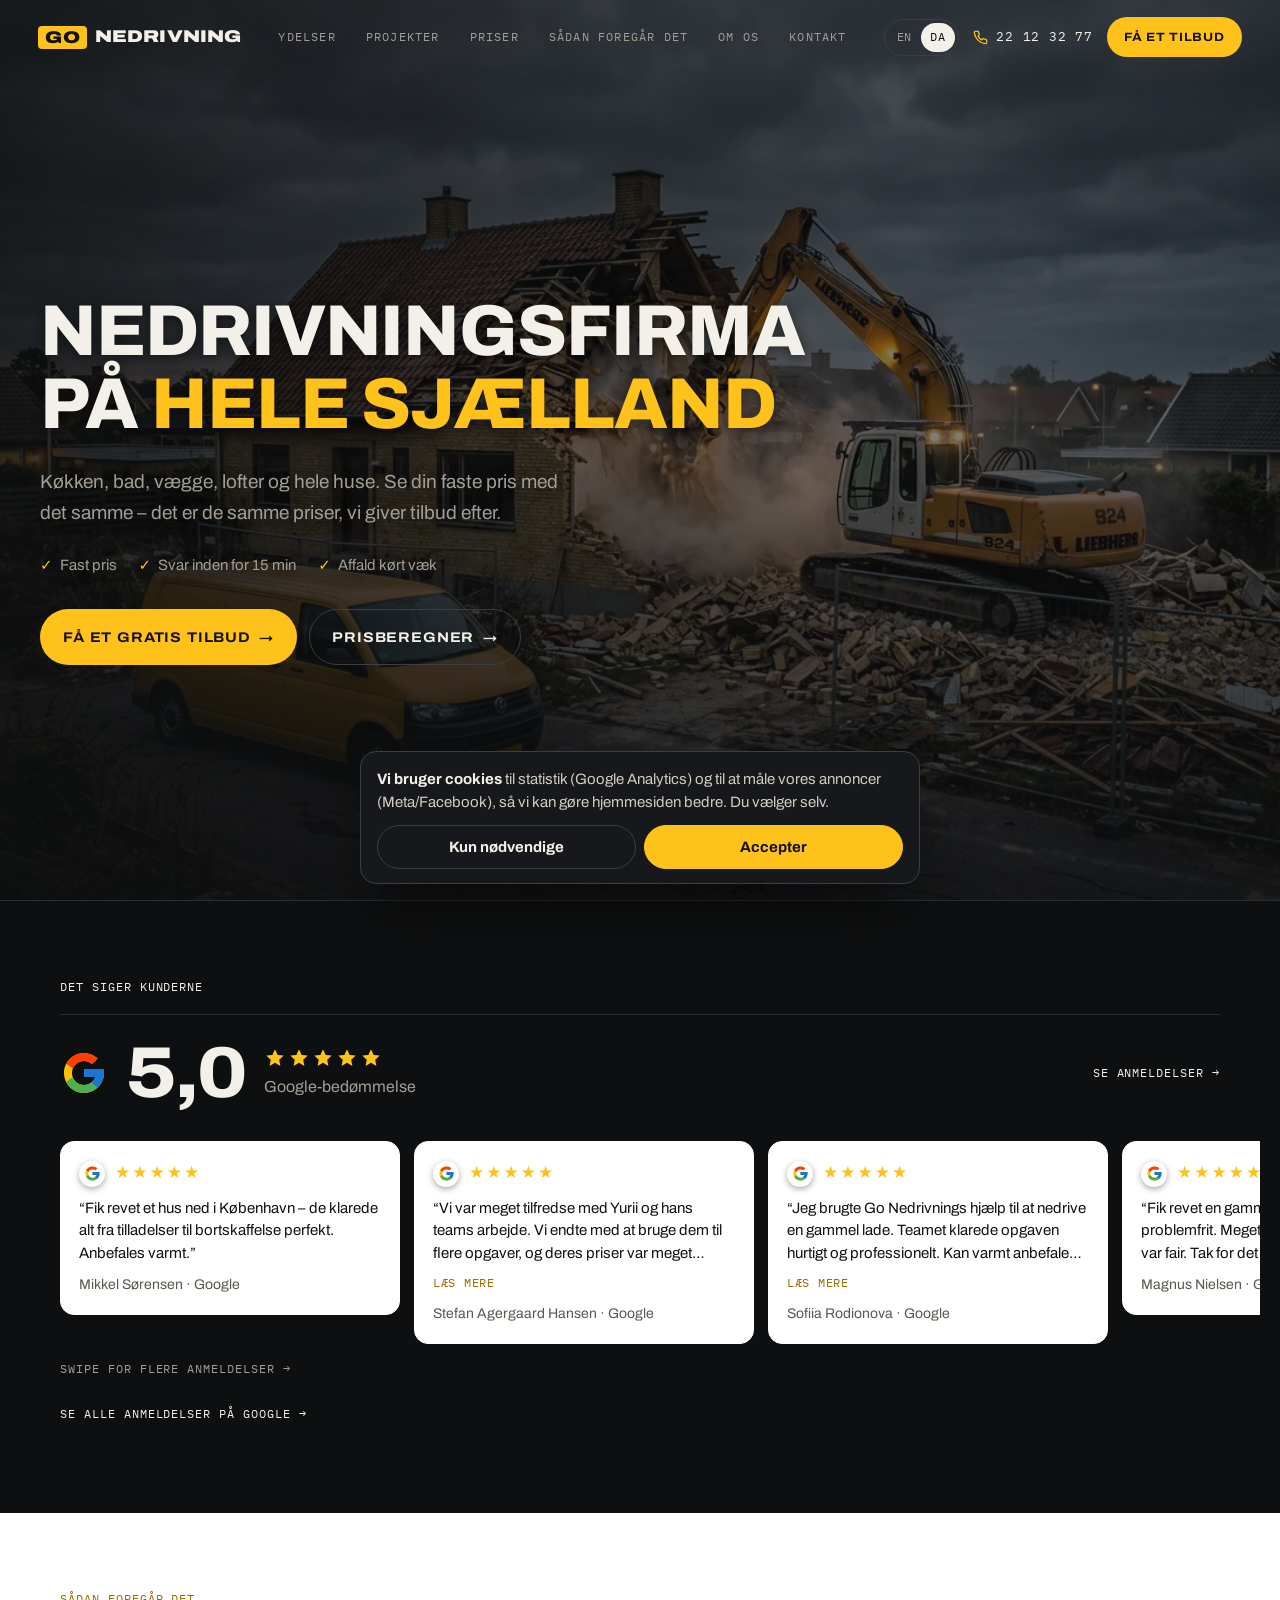
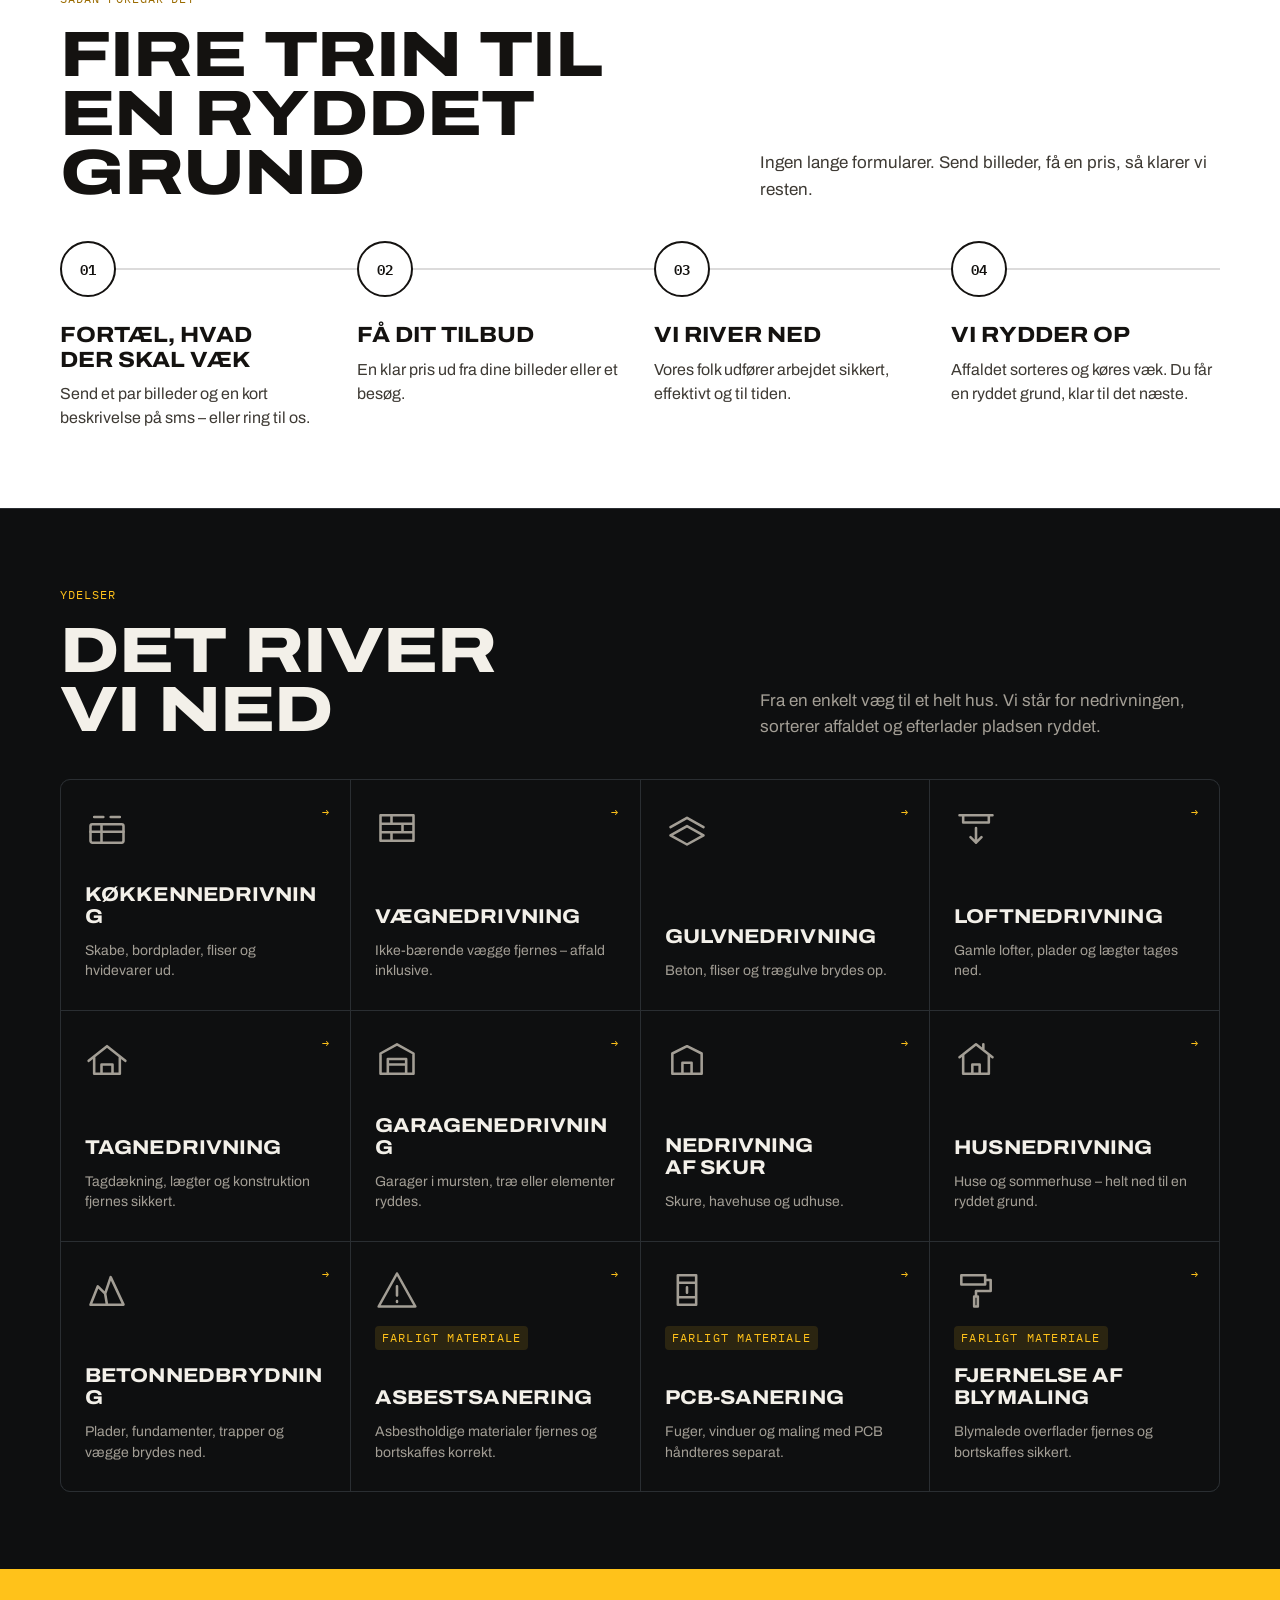
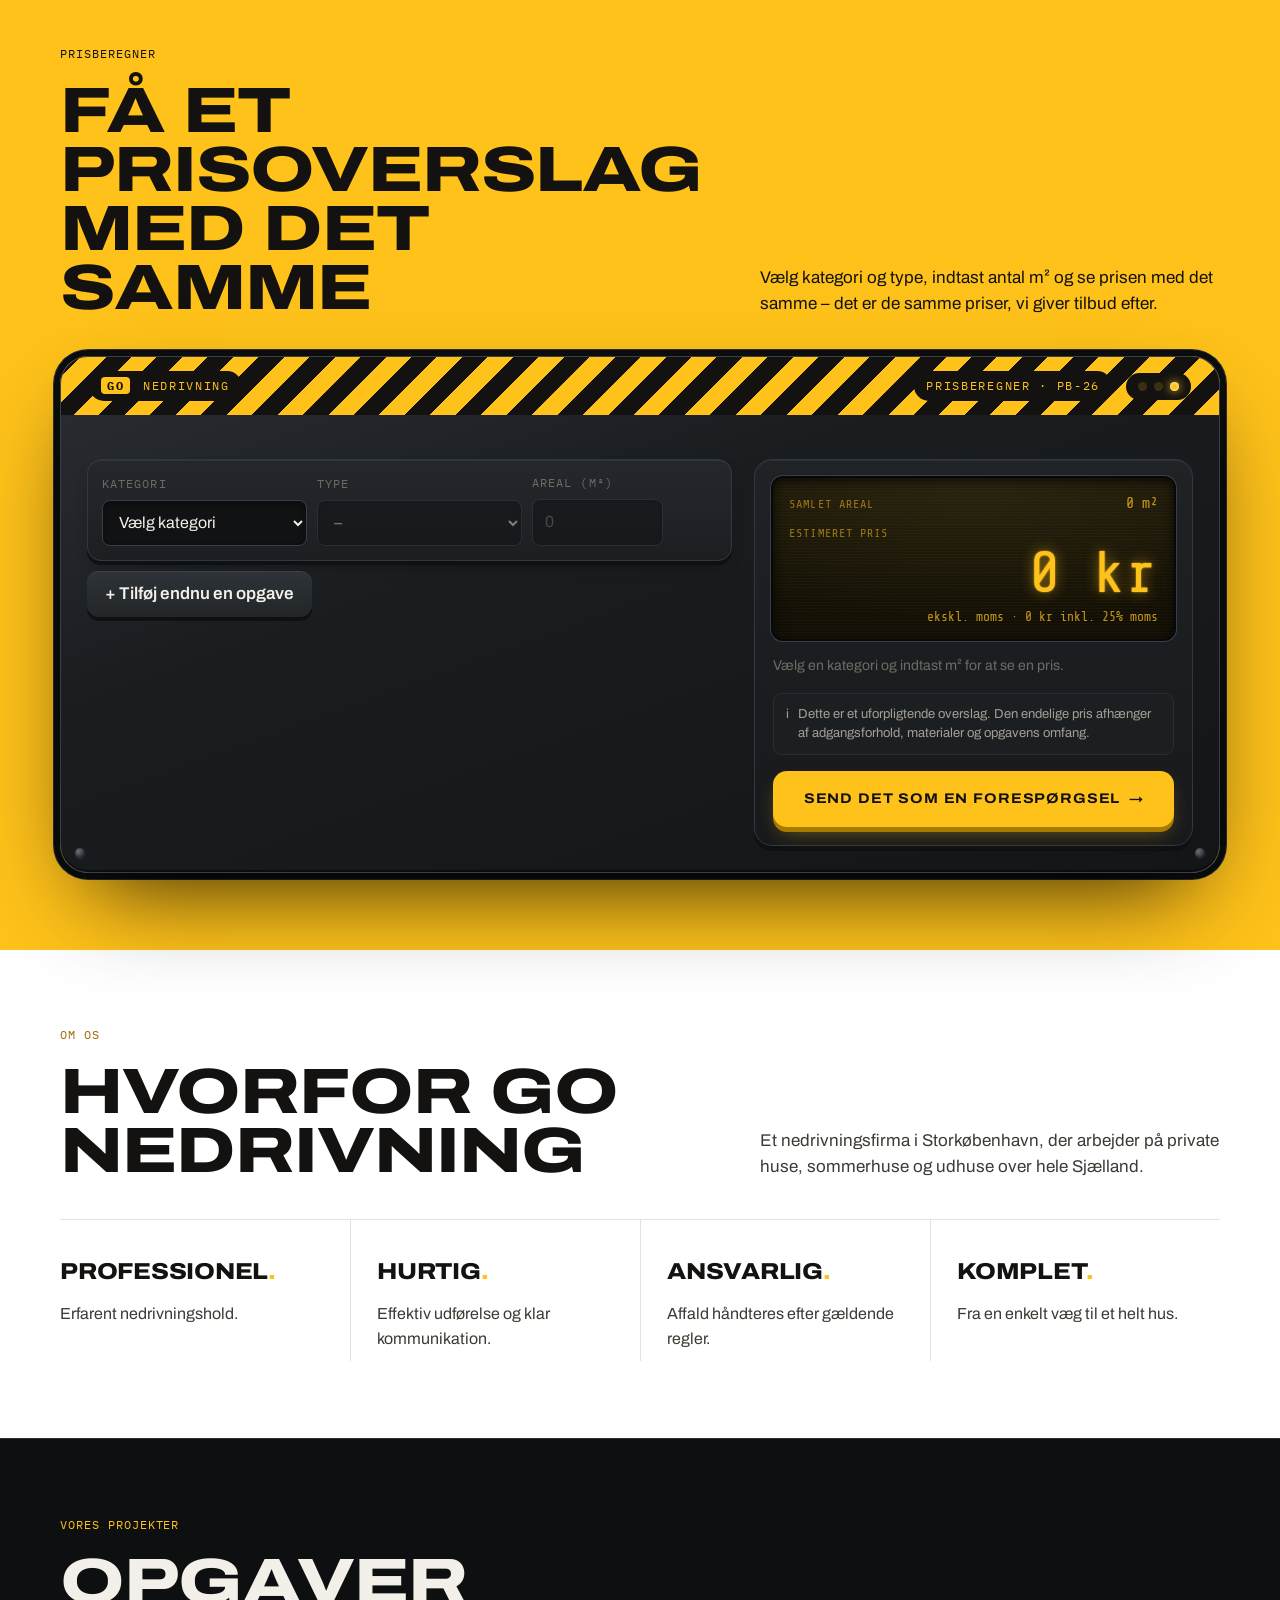
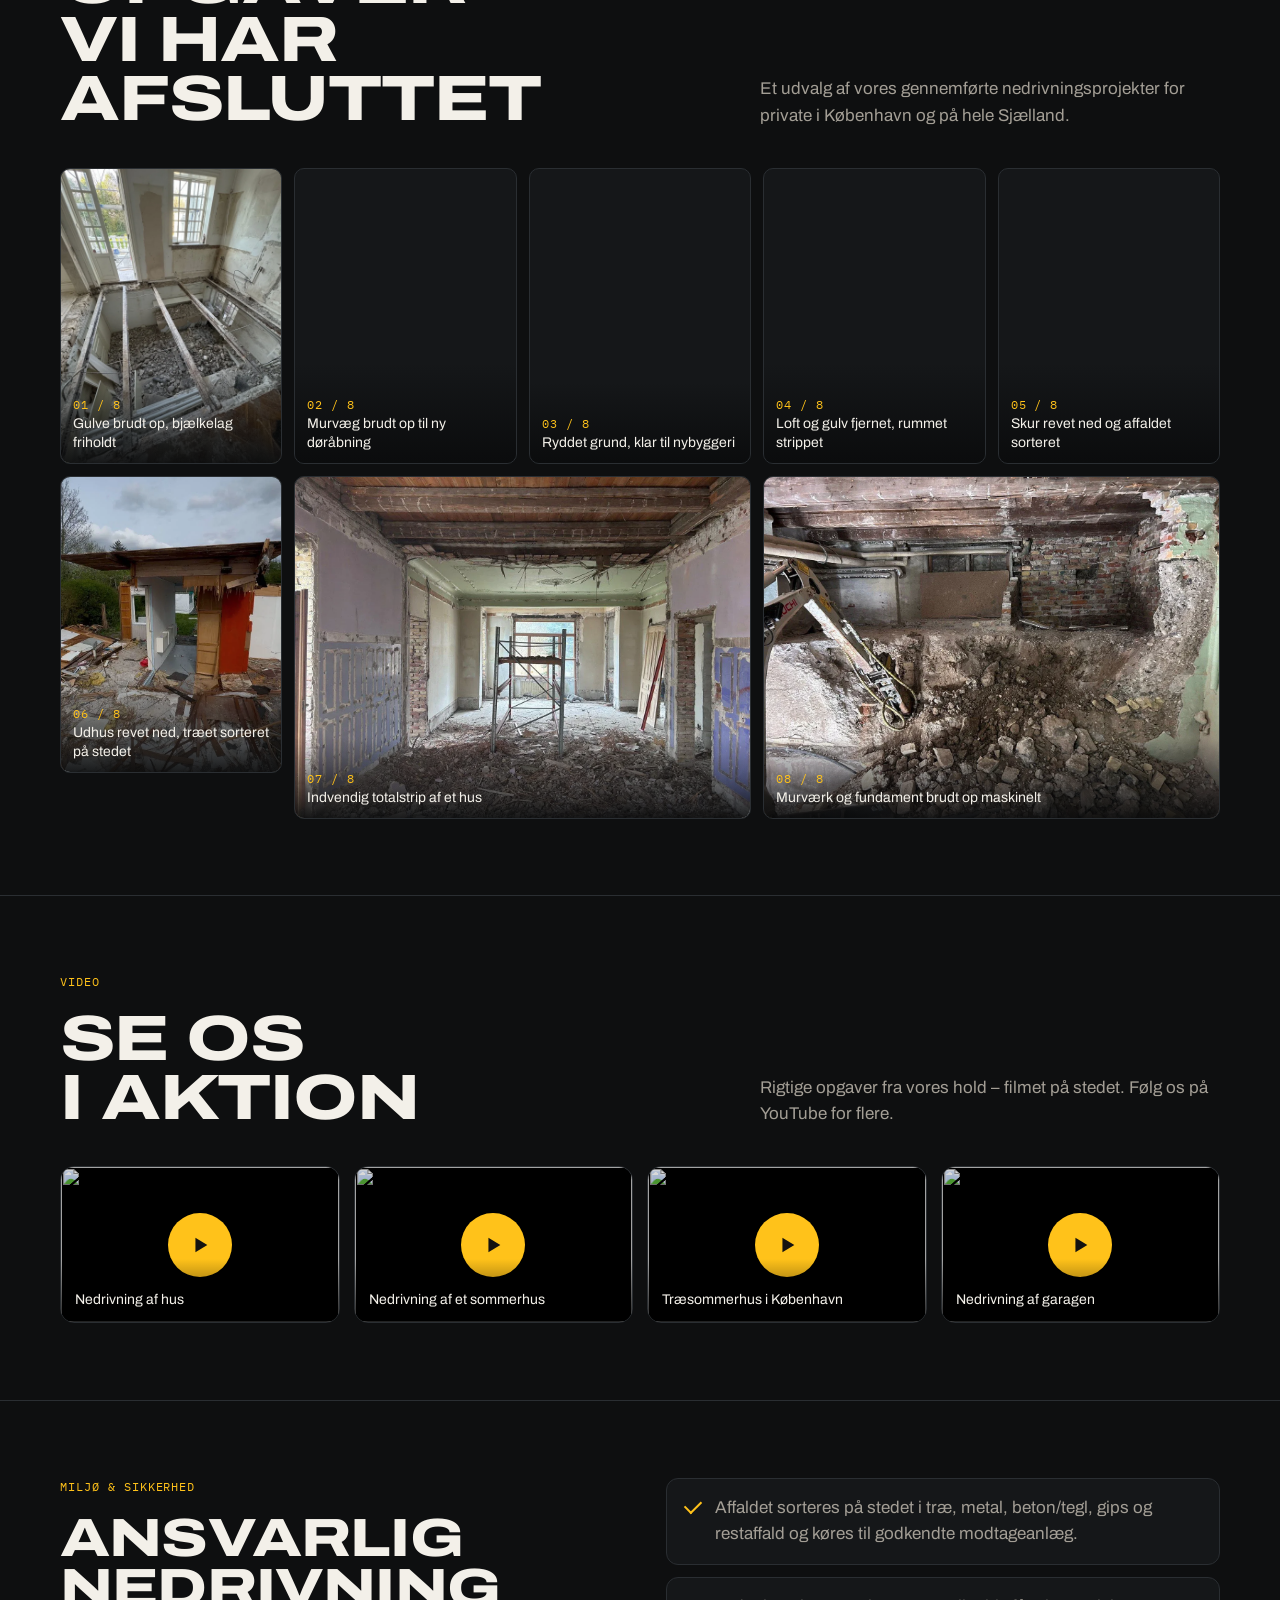
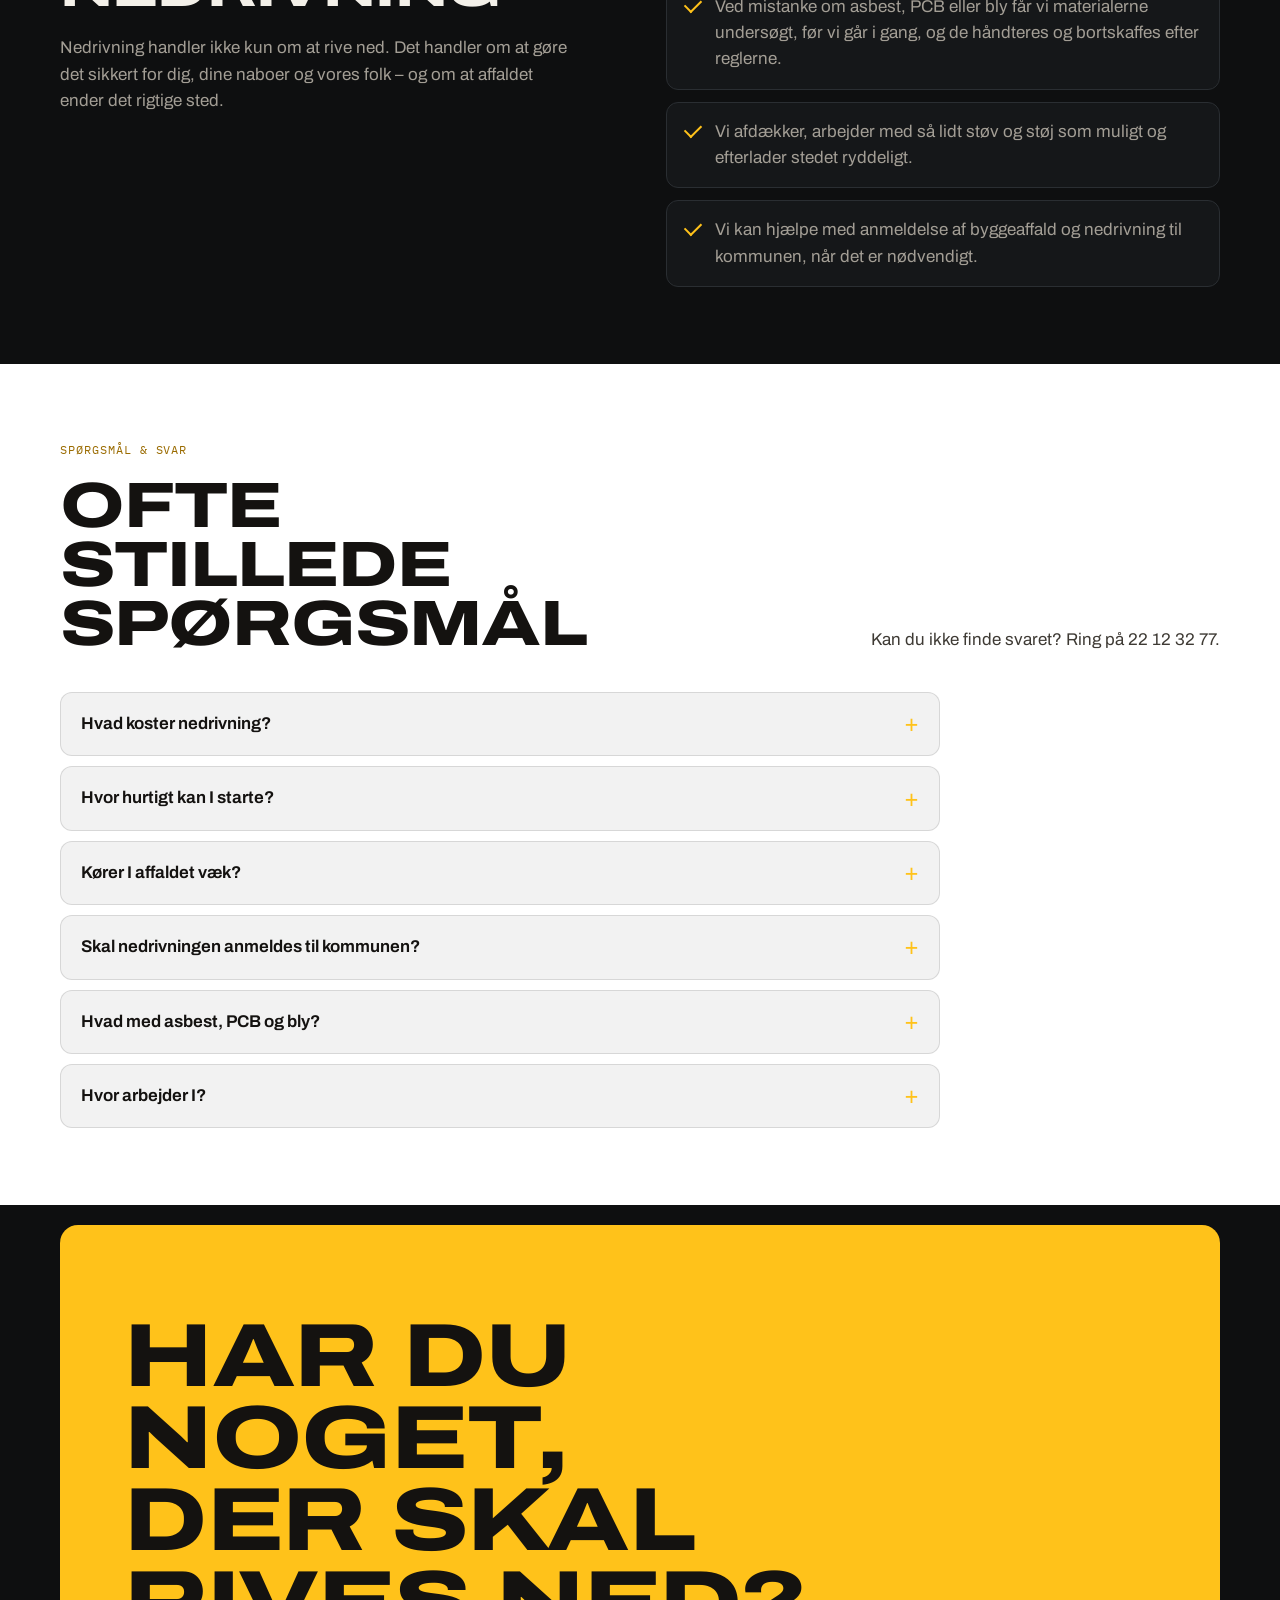
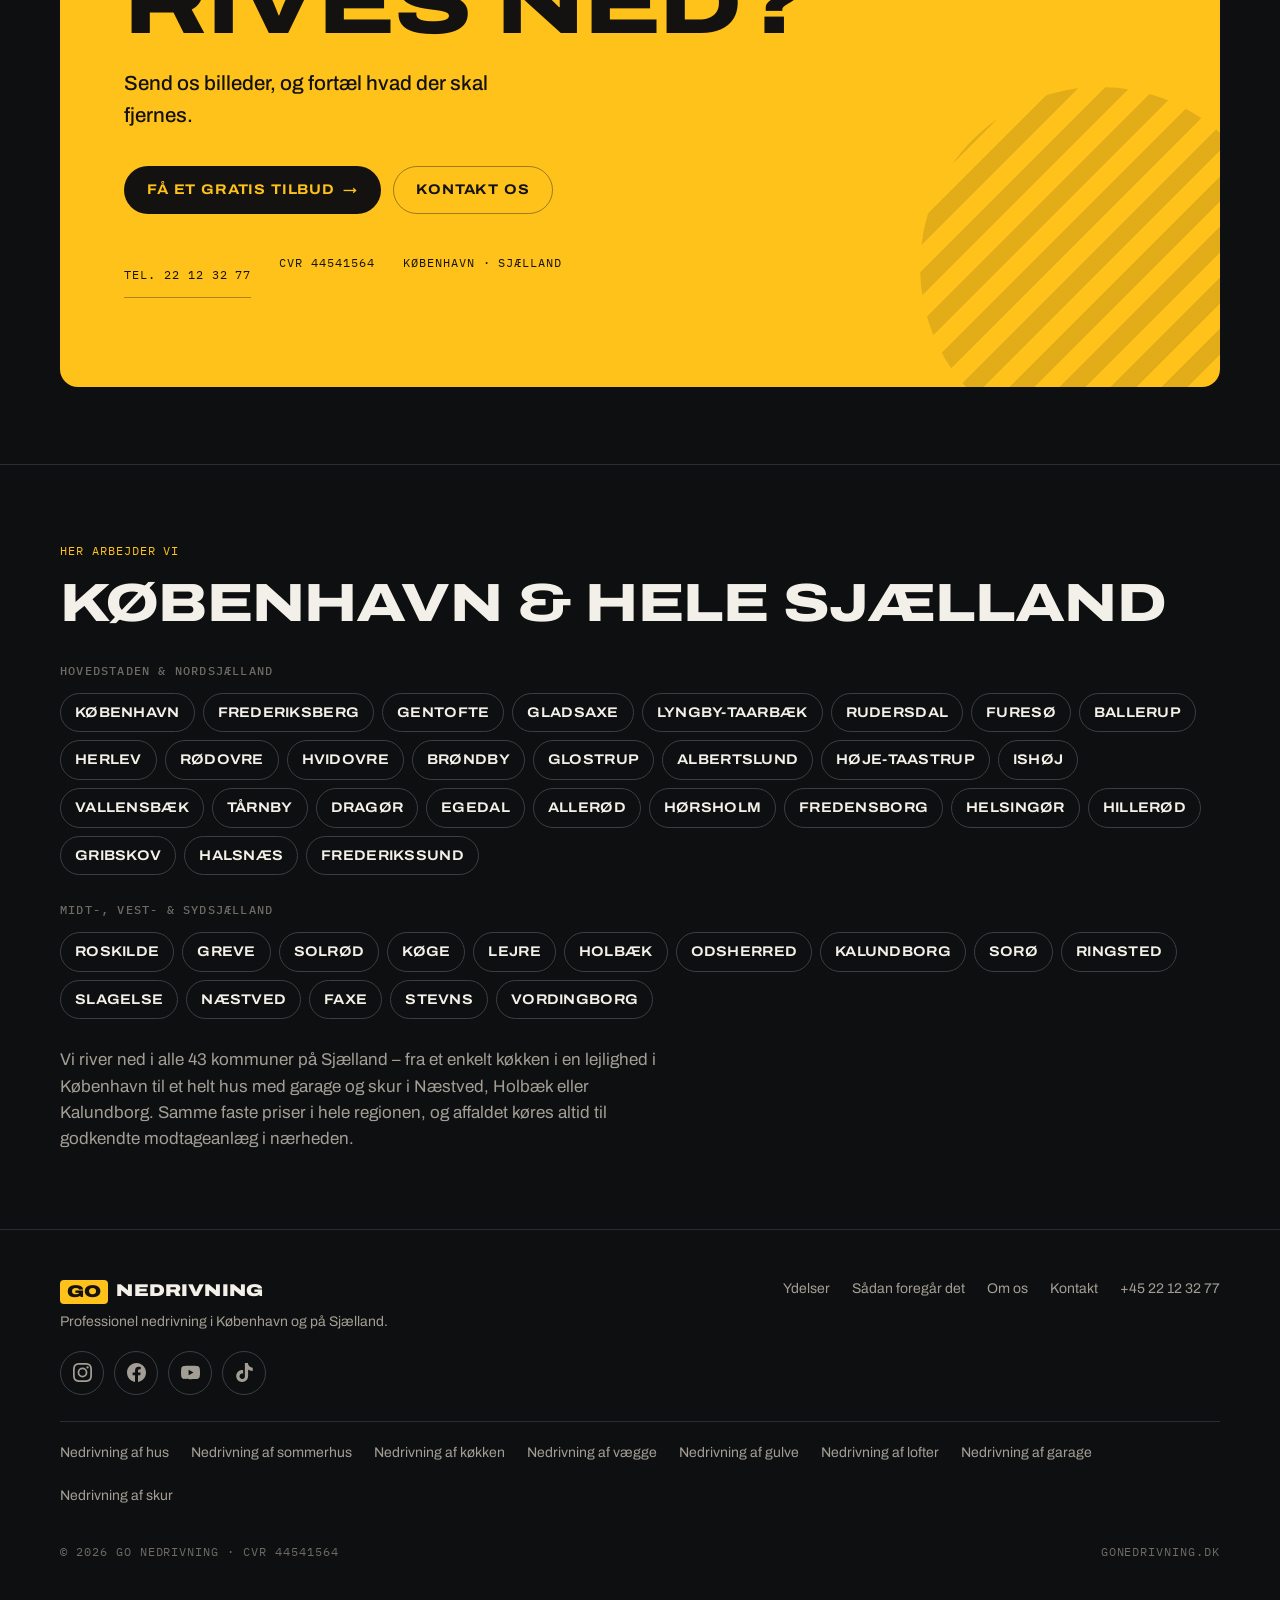
==== commit 64a2fccf: "Ydelser: kort i fuld stoerrelse igen" ====
--- a/index.html
+++ b/index.html
@@ -647,12 +647,6 @@
 .svc .go{color:var(--accent)}
 .more-btn{display:none;width:100%;margin-top:14px;min-height:48px;border-radius:12px;border:1px solid var(--line-2);background:transparent;color:var(--accent);font:inherit;font-weight:700;font-size:15px;cursor:pointer}
 @media (max-width:640px){
-  .svc-grid{grid-template-columns:repeat(2,minmax(0,1fr))!important}
-  .svc{padding:18px 14px!important;gap:8px!important;min-height:0!important}
-  .svc h3{font-size:13px!important;line-height:1.25;letter-spacing:0!important;overflow-wrap:normal!important;word-break:normal!important;-webkit-hyphens:auto;hyphens:auto}
-  .svc p{display:none}
-  .svc .ic{width:26px;height:26px}
-  .svc .go{right:12px;top:14px;font-size:16px!important}
   .svc-grid:not(.open) .svc:nth-child(n+7){display:none}
   .more-btn{display:block}
   .hero2-ok li{background:rgba(0,0,0,.55);padding:6px 10px;border-radius:999px;font-size:14px!important;-webkit-backdrop-filter:blur(4px);backdrop-filter:blur(4px)}
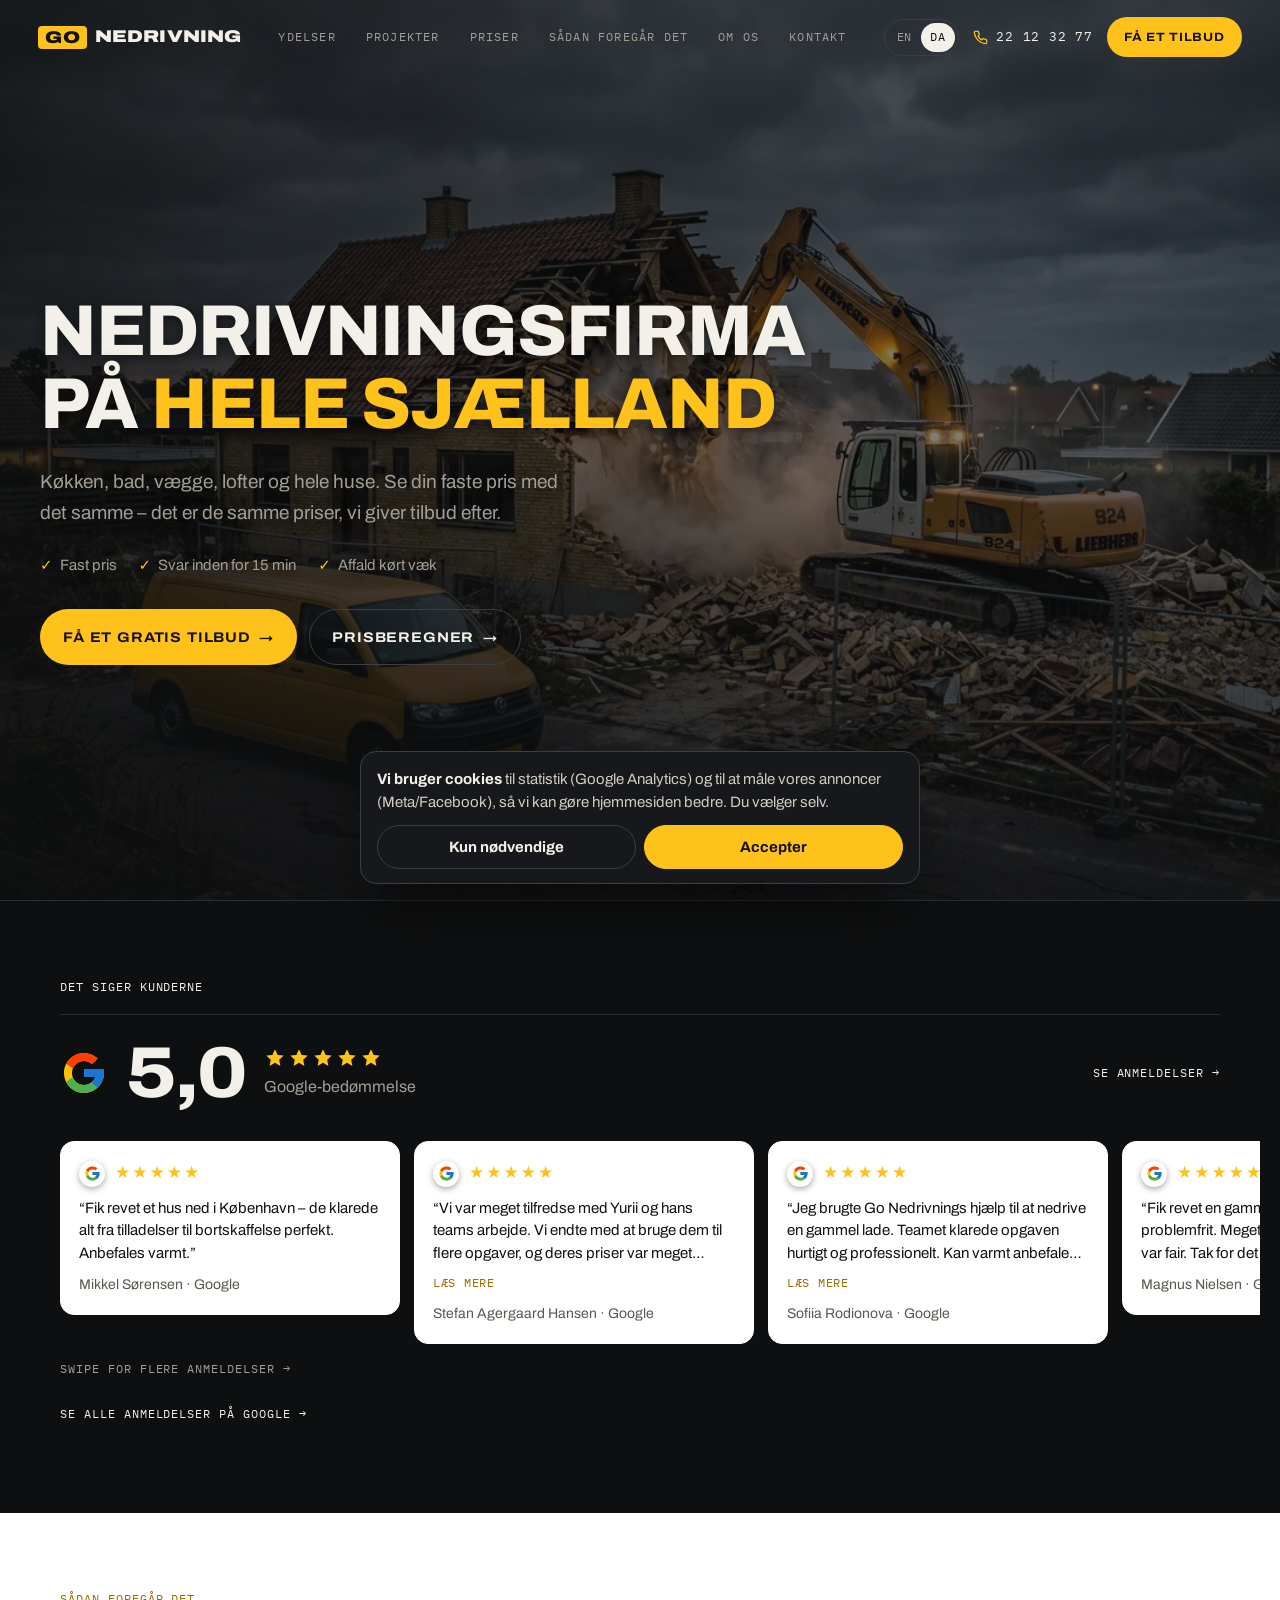
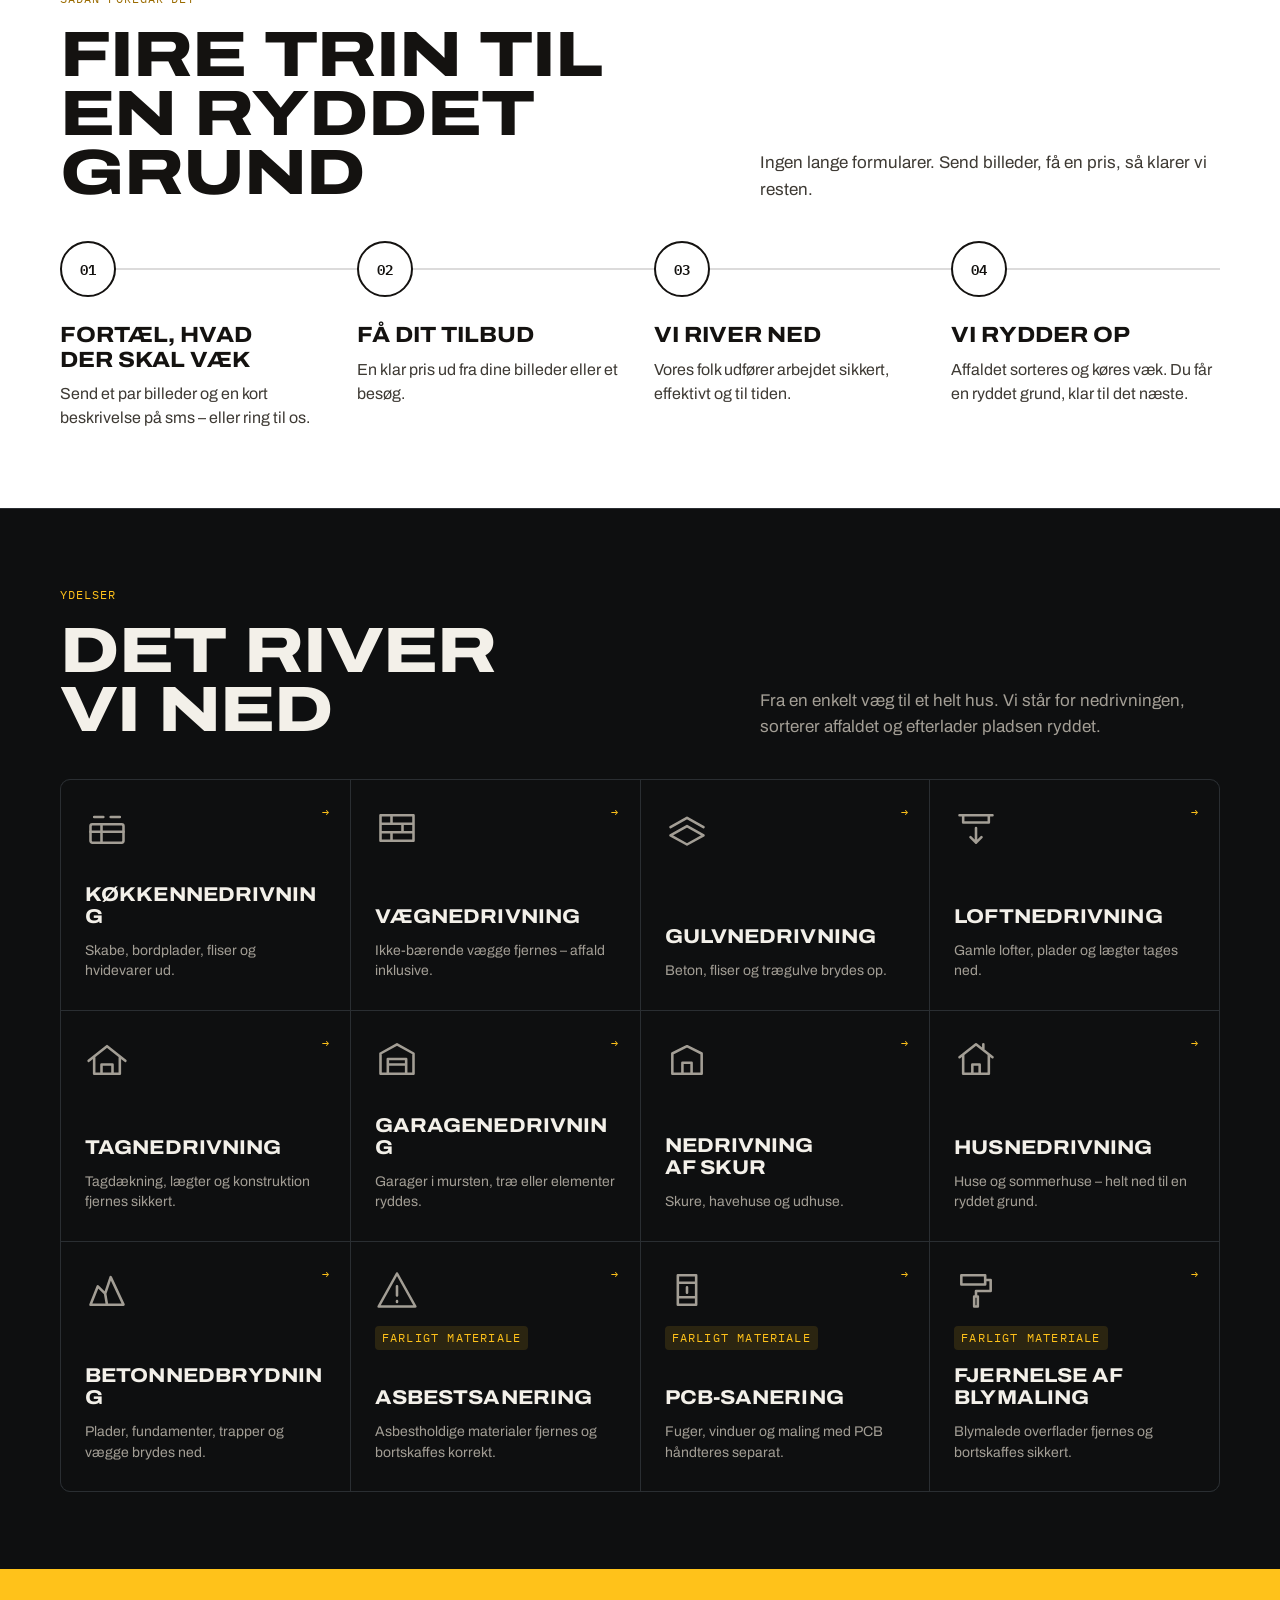
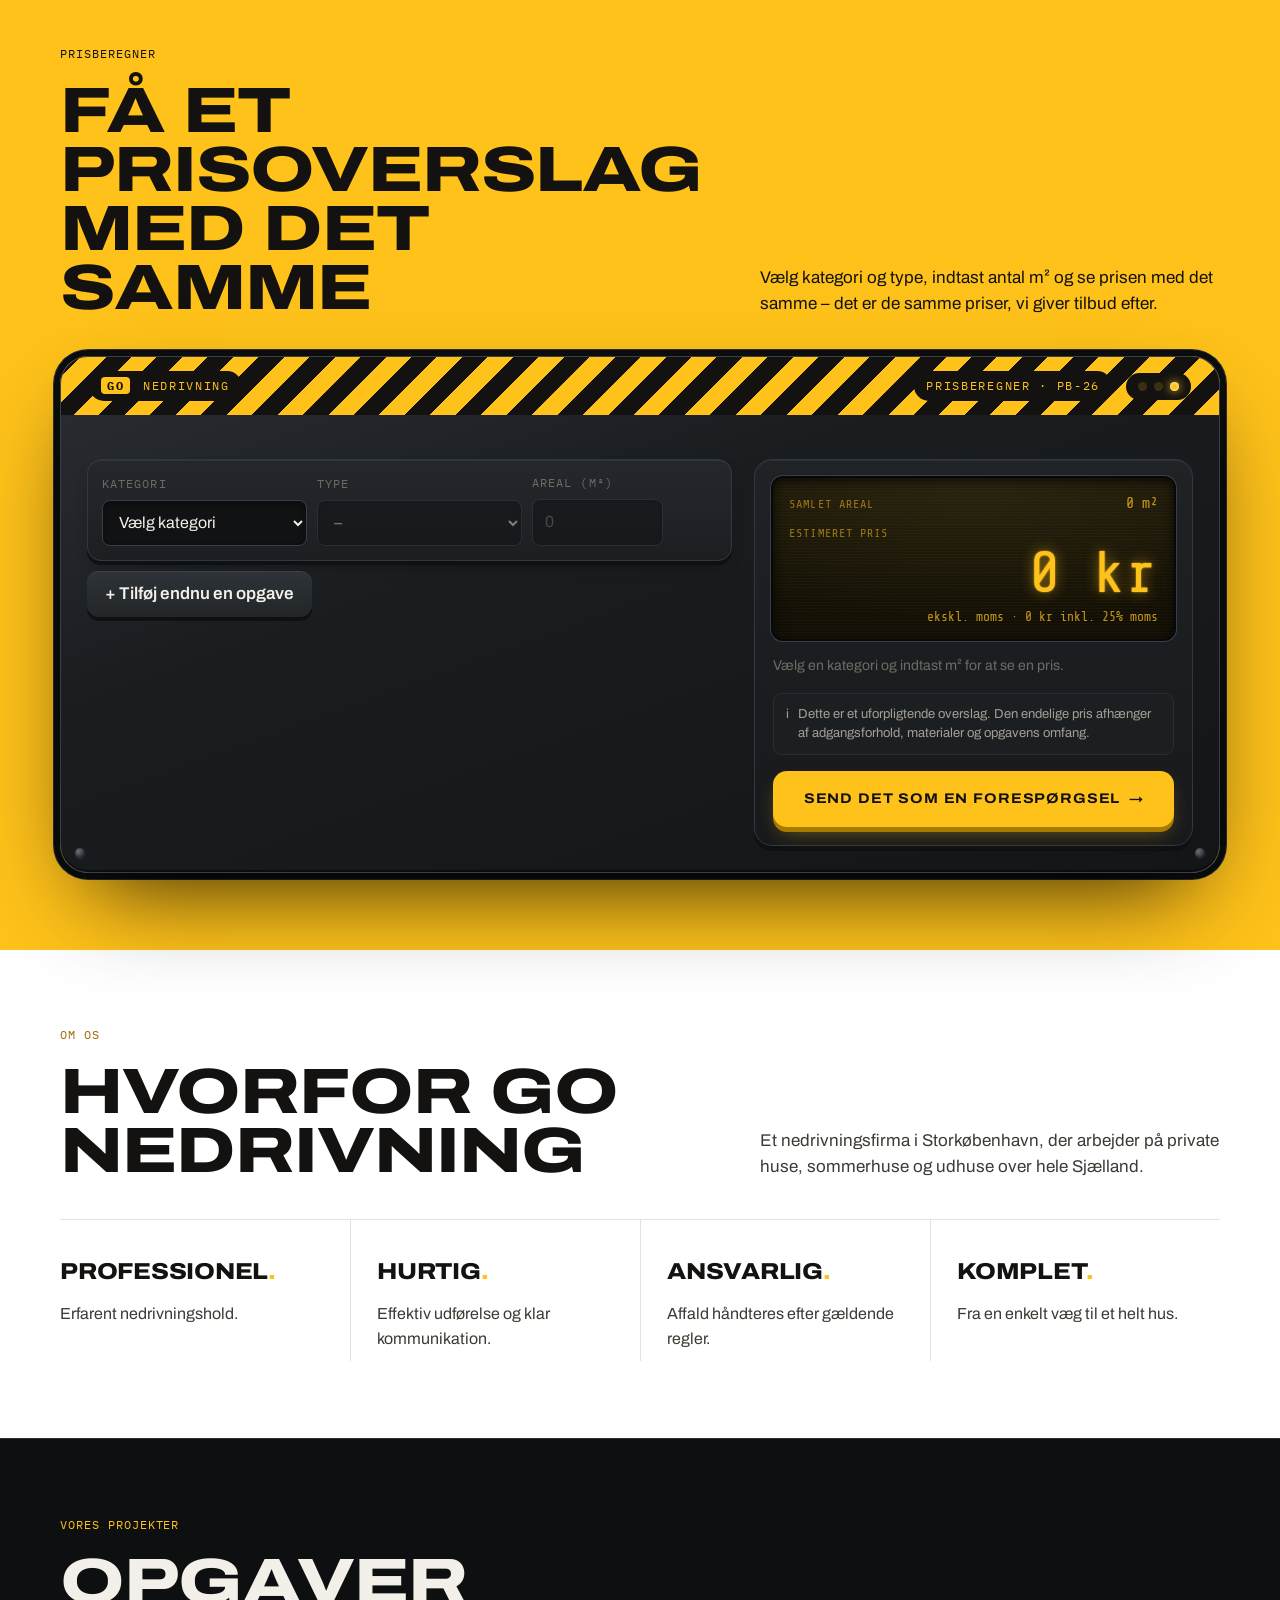
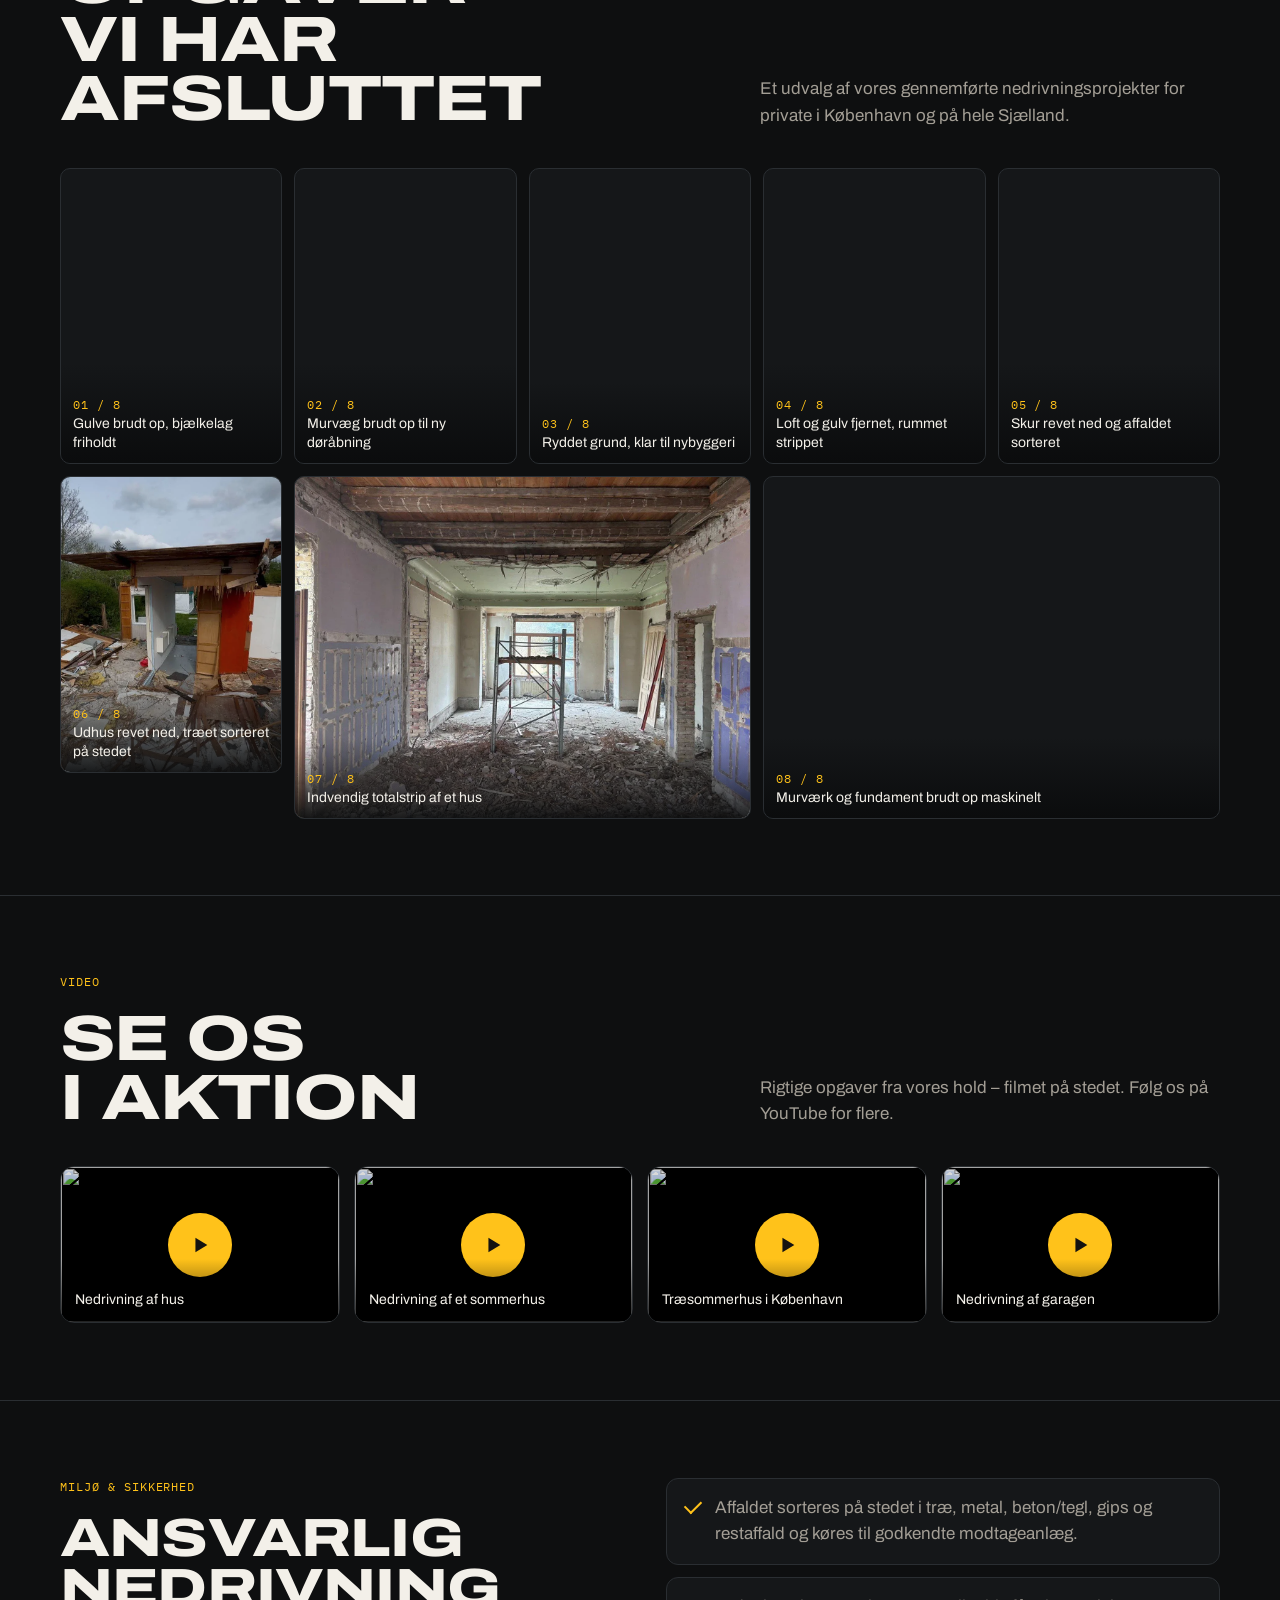
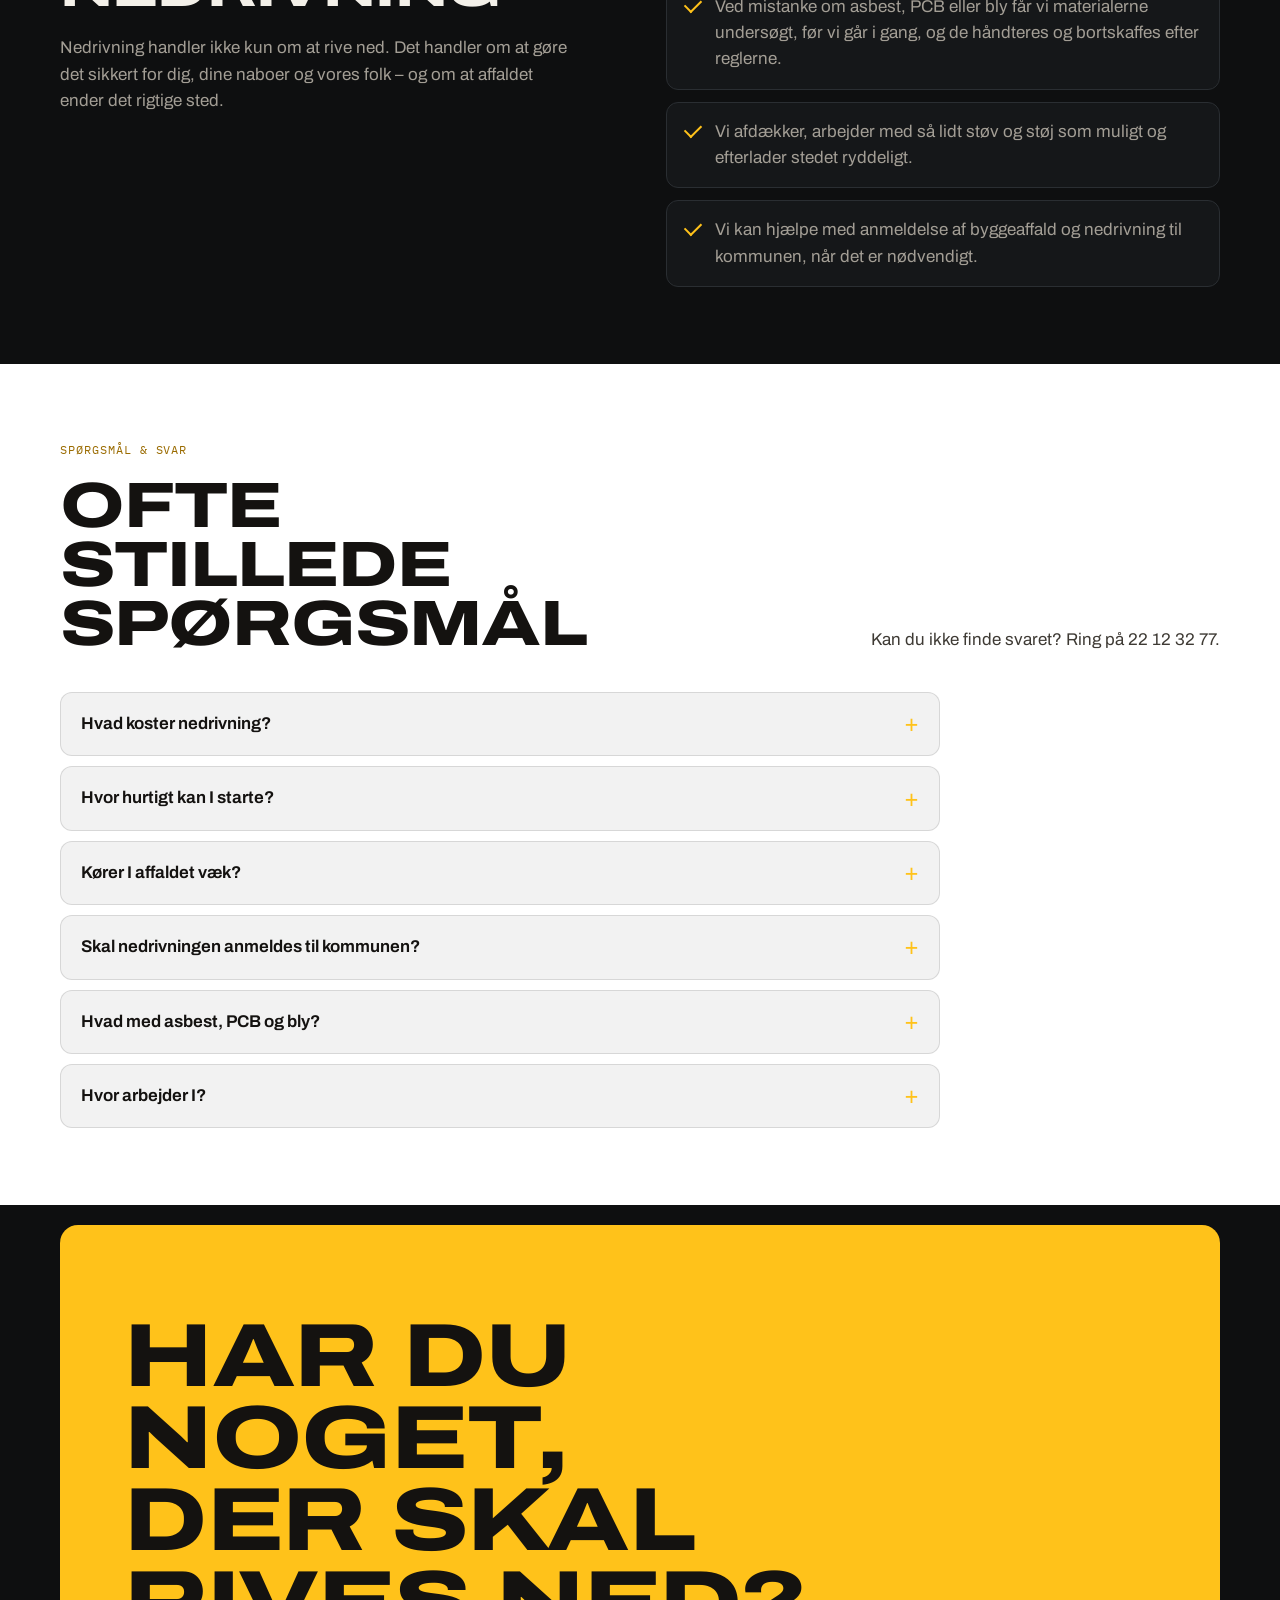
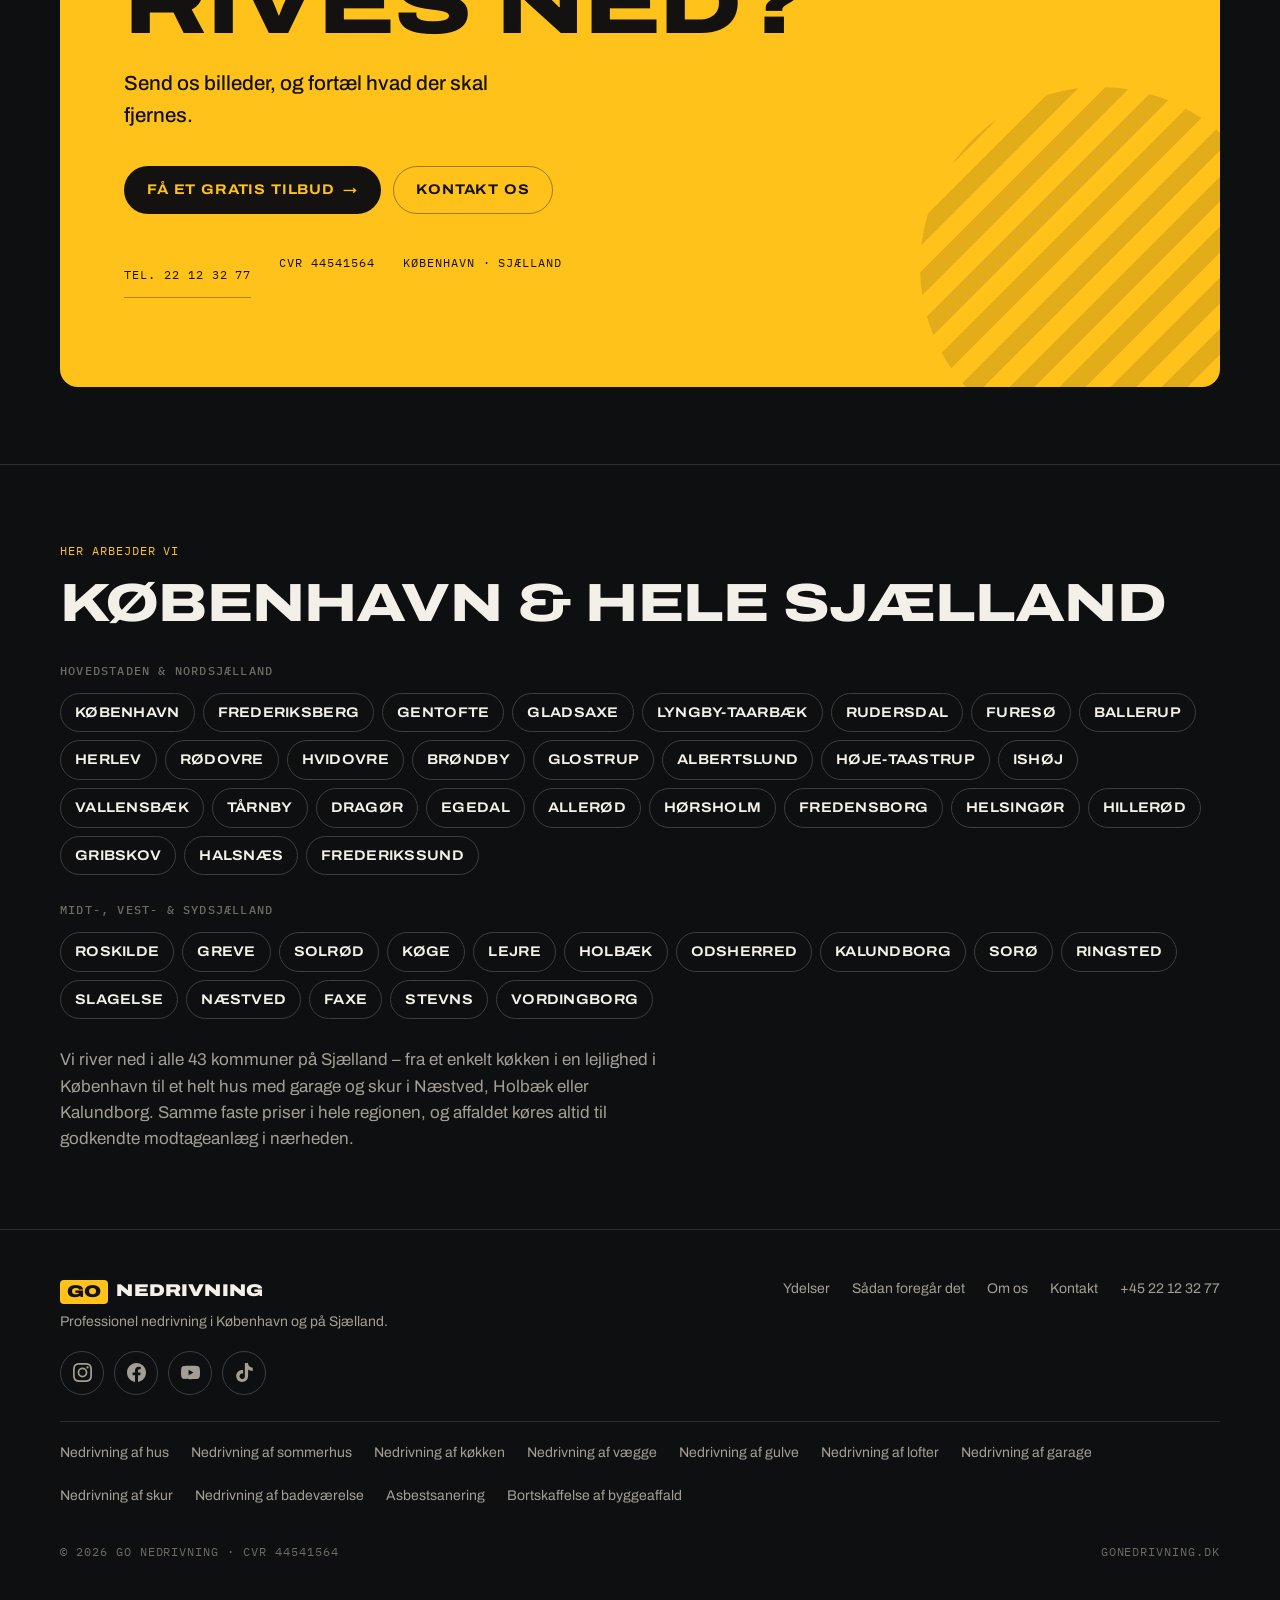
==== commit 94242062: "Update index.html" ====
--- a/index.html
+++ b/index.html
@@ -748,7 +748,7 @@
         <div><span class="kicker mono" data-i18n="svc.kicker">Ydelser</span><h2 class="display" id="services-h" data-i18n="svc.h">Det river vi ned</h2></div>
         <p data-i18n="svc.p">Fra en enkelt væg til et helt hus. Vi står for nedrivningen, sorterer affaldet og efterlader pladsen ryddet.</p>
       </div>
-      <div class="svc-grid" id="svcGrid"><a href="kokken" class="svc"><svg class="ic" viewBox="0 0 24 24" fill="none" stroke="currentColor" stroke-width="1.4" stroke-linecap="round" stroke-linejoin="round" aria-hidden="true"><rect x="3" y="10" width="18" height="10" rx="1"></rect><path d="M3 14h18M9 10v10M5 6h5M14 6h5"></path></svg><span class="go" aria-hidden="true">→</span><h3>Køkkennedrivning</h3><p>Skabe, bordplader, fliser og hvidevarer ud.</p></a><a href="nedrivning-af-vaegge" class="svc"><svg class="ic" viewBox="0 0 24 24" fill="none" stroke="currentColor" stroke-width="1.4" stroke-linecap="round" stroke-linejoin="round" aria-hidden="true"><path d="M3 5h18v14H3zM3 9.7h18M3 14.3h18M9 5v4.7M15 9.7v4.6M9 14.3V19"></path></svg><span class="go" aria-hidden="true">→</span><h3>Vægnedrivning</h3><p>Ikke-bærende vægge fjernes – affald inklusive.</p></a><a href="nedrivning-af-gulve" class="svc"><svg class="ic" viewBox="0 0 24 24" fill="none" stroke="currentColor" stroke-width="1.4" stroke-linecap="round" stroke-linejoin="round" aria-hidden="true"><path d="M3 16l9-5 9 5-9 5zM3 11.5l9-5 9 5"></path></svg><span class="go" aria-hidden="true">→</span><h3>Gulvnedrivning</h3><p>Beton, fliser og trægulve brydes op.</p></a><a href="nedrivning-af-lofter" class="svc"><svg class="ic" viewBox="0 0 24 24" fill="none" stroke="currentColor" stroke-width="1.4" stroke-linecap="round" stroke-linejoin="round" aria-hidden="true"><path d="M3 5h18M5 5v4h14V5M12 12v8M9 17l3 3 3-3"></path></svg><span class="go" aria-hidden="true">→</span><h3>Loftnedrivning</h3><p>Gamle lofter, plader og lægter tages ned.</p></a><button type="button" data-quote="roof" class="svc"><svg class="ic" viewBox="0 0 24 24" fill="none" stroke="currentColor" stroke-width="1.4" stroke-linecap="round" stroke-linejoin="round" aria-hidden="true"><path d="M2 13l10-8 10 8M5 11v9h14v-9M9 20v-5h6v5"></path></svg><span class="go" aria-hidden="true">→</span><h3>Tagnedrivning</h3><p>Tagdækning, lægter og konstruktion fjernes sikkert.</p></button><a href="nedrivning-af-garage" class="svc"><svg class="ic" viewBox="0 0 24 24" fill="none" stroke="currentColor" stroke-width="1.4" stroke-linecap="round" stroke-linejoin="round" aria-hidden="true"><path d="M3 9l9-5 9 5v11H3zM7 20v-8h10v8M7 15h10"></path></svg><span class="go" aria-hidden="true">→</span><h3>Garagenedrivning</h3><p>Garager i mursten, træ eller elementer ryddes.</p></a><a href="nedrivning-skur" class="svc"><svg class="ic" viewBox="0 0 24 24" fill="none" stroke="currentColor" stroke-width="1.4" stroke-linecap="round" stroke-linejoin="round" aria-hidden="true"><path d="M4 9l8-4 8 4v11H4zM9.5 20v-6h5v6"></path></svg><span class="go" aria-hidden="true">→</span><h3>Nedrivning af skur</h3><p>Skure, havehuse og udhuse.</p></a><a href="nedrivning-af-hus" class="svc"><svg class="ic" viewBox="0 0 24 24" fill="none" stroke="currentColor" stroke-width="1.4" stroke-linecap="round" stroke-linejoin="round" aria-hidden="true"><path d="M3 11l9-7 9 7M5 9.5V20h14V9.5M10 20v-5h4v5M16 4v3"></path></svg><span class="go" aria-hidden="true">→</span><h3>Husnedrivning</h3><p>Huse og sommerhuse – helt ned til en ryddet grund.</p></a><button type="button" data-quote="concrete" class="svc"><svg class="ic" viewBox="0 0 24 24" fill="none" stroke="currentColor" stroke-width="1.4" stroke-linecap="round" stroke-linejoin="round" aria-hidden="true"><path d="M3 20l4-10 4 4 3-9 7 15zM11 14l1 6"></path></svg><span class="go" aria-hidden="true">→</span><h3>Betonnedbrydning</h3><p>Plader, fundamenter, trapper og vægge brydes ned.</p></button><button type="button" data-quote="asbestos" class="svc special"><svg class="ic" viewBox="0 0 24 24" fill="none" stroke="currentColor" stroke-width="1.4" stroke-linecap="round" stroke-linejoin="round" aria-hidden="true"><path d="M12 3l10 18H2zM12 10v5M12 18v.5"></path></svg><span class="badge">Farligt materiale</span><span class="go" aria-hidden="true">→</span><h3>Asbestsanering</h3><p>Asbestholdige materialer fjernes og bortskaffes korrekt.</p></button><button type="button" data-quote="pcb" class="svc special"><svg class="ic" viewBox="0 0 24 24" fill="none" stroke="currentColor" stroke-width="1.4" stroke-linecap="round" stroke-linejoin="round" aria-hidden="true"><path d="M7 4h10v16H7zM7 8h10M7 16h10M12 10.5v3"></path></svg><span class="badge">Farligt materiale</span><span class="go" aria-hidden="true">→</span><h3>PCB-sanering</h3><p>Fuger, vinduer og maling med PCB håndteres separat.</p></button><button type="button" data-quote="lead" class="svc special"><svg class="ic" viewBox="0 0 24 24" fill="none" stroke="currentColor" stroke-width="1.4" stroke-linecap="round" stroke-linejoin="round" aria-hidden="true"><path d="M4 4h13v5H4zM17 6.5h3v6h-8v3M11 15.5h2V21h-2z"></path></svg><span class="badge">Farligt materiale</span><span class="go" aria-hidden="true">→</span><h3>Fjernelse af blymaling</h3><p>Blymalede overflader fjernes og bortskaffes sikkert.</p></button></div><button type="button" class="more-btn" id="svcMore">Vis alle 12 ydelser ↓</button>
+      <div class="svc-grid" id="svcGrid"><a href="kokken" class="svc"><svg class="ic" viewBox="0 0 24 24" fill="none" stroke="currentColor" stroke-width="1.4" stroke-linecap="round" stroke-linejoin="round" aria-hidden="true"><rect x="3" y="10" width="18" height="10" rx="1"></rect><path d="M3 14h18M9 10v10M5 6h5M14 6h5"></path></svg><span class="go" aria-hidden="true">→</span><h3>Køkkennedrivning</h3><p>Skabe, bordplader, fliser og hvidevarer ud.</p></a><a href="nedrivning-af-vaegge" class="svc"><svg class="ic" viewBox="0 0 24 24" fill="none" stroke="currentColor" stroke-width="1.4" stroke-linecap="round" stroke-linejoin="round" aria-hidden="true"><path d="M3 5h18v14H3zM3 9.7h18M3 14.3h18M9 5v4.7M15 9.7v4.6M9 14.3V19"></path></svg><span class="go" aria-hidden="true">→</span><h3>Vægnedrivning</h3><p>Ikke-bærende vægge fjernes – affald inklusive.</p></a><a href="nedrivning-af-gulve" class="svc"><svg class="ic" viewBox="0 0 24 24" fill="none" stroke="currentColor" stroke-width="1.4" stroke-linecap="round" stroke-linejoin="round" aria-hidden="true"><path d="M3 16l9-5 9 5-9 5zM3 11.5l9-5 9 5"></path></svg><span class="go" aria-hidden="true">→</span><h3>Gulvnedrivning</h3><p>Beton, fliser og trægulve brydes op.</p></a><a href="nedrivning-af-lofter" class="svc"><svg class="ic" viewBox="0 0 24 24" fill="none" stroke="currentColor" stroke-width="1.4" stroke-linecap="round" stroke-linejoin="round" aria-hidden="true"><path d="M3 5h18M5 5v4h14V5M12 12v8M9 17l3 3 3-3"></path></svg><span class="go" aria-hidden="true">→</span><h3>Loftnedrivning</h3><p>Gamle lofter, plader og lægter tages ned.</p></a><button type="button" data-quote="roof" class="svc"><svg class="ic" viewBox="0 0 24 24" fill="none" stroke="currentColor" stroke-width="1.4" stroke-linecap="round" stroke-linejoin="round" aria-hidden="true"><path d="M2 13l10-8 10 8M5 11v9h14v-9M9 20v-5h6v5"></path></svg><span class="go" aria-hidden="true">→</span><h3>Tagnedrivning</h3><p>Tagdækning, lægter og konstruktion fjernes sikkert.</p></button><a href="nedrivning-af-garage" class="svc"><svg class="ic" viewBox="0 0 24 24" fill="none" stroke="currentColor" stroke-width="1.4" stroke-linecap="round" stroke-linejoin="round" aria-hidden="true"><path d="M3 9l9-5 9 5v11H3zM7 20v-8h10v8M7 15h10"></path></svg><span class="go" aria-hidden="true">→</span><h3>Garagenedrivning</h3><p>Garager i mursten, træ eller elementer ryddes.</p></a><a href="nedrivning-skur" class="svc"><svg class="ic" viewBox="0 0 24 24" fill="none" stroke="currentColor" stroke-width="1.4" stroke-linecap="round" stroke-linejoin="round" aria-hidden="true"><path d="M4 9l8-4 8 4v11H4zM9.5 20v-6h5v6"></path></svg><span class="go" aria-hidden="true">→</span><h3>Nedrivning af skur</h3><p>Skure, havehuse og udhuse.</p></a><a href="nedrivning-af-hus" class="svc"><svg class="ic" viewBox="0 0 24 24" fill="none" stroke="currentColor" stroke-width="1.4" stroke-linecap="round" stroke-linejoin="round" aria-hidden="true"><path d="M3 11l9-7 9 7M5 9.5V20h14V9.5M10 20v-5h4v5M16 4v3"></path></svg><span class="go" aria-hidden="true">→</span><h3>Husnedrivning</h3><p>Huse og sommerhuse – helt ned til en ryddet grund.</p></a><button type="button" data-quote="concrete" class="svc"><svg class="ic" viewBox="0 0 24 24" fill="none" stroke="currentColor" stroke-width="1.4" stroke-linecap="round" stroke-linejoin="round" aria-hidden="true"><path d="M3 20l4-10 4 4 3-9 7 15zM11 14l1 6"></path></svg><span class="go" aria-hidden="true">→</span><h3>Betonnedbrydning</h3><p>Plader, fundamenter, trapper og vægge brydes ned.</p></button><a href="asbestsanering" class="svc special"><svg class="ic" viewBox="0 0 24 24" fill="none" stroke="currentColor" stroke-width="1.4" stroke-linecap="round" stroke-linejoin="round" aria-hidden="true"><path d="M12 3l10 18H2zM12 10v5M12 18v.5"></path></svg><span class="badge">Farligt materiale</span><span class="go" aria-hidden="true">→</span><h3>Asbestsanering</h3><p>Asbestholdige materialer fjernes og bortskaffes korrekt.</p></a><button type="button" data-quote="pcb" class="svc special"><svg class="ic" viewBox="0 0 24 24" fill="none" stroke="currentColor" stroke-width="1.4" stroke-linecap="round" stroke-linejoin="round" aria-hidden="true"><path d="M7 4h10v16H7zM7 8h10M7 16h10M12 10.5v3"></path></svg><span class="badge">Farligt materiale</span><span class="go" aria-hidden="true">→</span><h3>PCB-sanering</h3><p>Fuger, vinduer og maling med PCB håndteres separat.</p></button><button type="button" data-quote="lead" class="svc special"><svg class="ic" viewBox="0 0 24 24" fill="none" stroke="currentColor" stroke-width="1.4" stroke-linecap="round" stroke-linejoin="round" aria-hidden="true"><path d="M4 4h13v5H4zM17 6.5h3v6h-8v3M11 15.5h2V21h-2z"></path></svg><span class="badge">Farligt materiale</span><span class="go" aria-hidden="true">→</span><h3>Fjernelse af blymaling</h3><p>Blymalede overflader fjernes og bortskaffes sikkert.</p></button></div><button type="button" class="more-btn" id="svcMore">Vis alle 12 ydelser ↓</button>
     </div>
   </section>
 
@@ -869,7 +869,7 @@
         <a href="tel:+4522123277">+45 22 12 32 77</a>
       </nav>
     </div>
-    <nav class="foot-svc" aria-label="Ydelser"><a href="nedrivning-af-hus">Nedrivning af hus</a><a href="nedrivning-sommerhus">Nedrivning af sommerhus</a><a href="kokken">Nedrivning af køkken</a><a href="nedrivning-af-vaegge">Nedrivning af vægge</a><a href="nedrivning-af-gulve">Nedrivning af gulve</a><a href="nedrivning-af-lofter">Nedrivning af lofter</a><a href="nedrivning-af-garage">Nedrivning af garage</a><a href="nedrivning-skur">Nedrivning af skur</a></nav>
+    <nav class="foot-svc" aria-label="Ydelser"><a href="nedrivning-af-hus">Nedrivning af hus</a><a href="nedrivning-sommerhus">Nedrivning af sommerhus</a><a href="kokken">Nedrivning af køkken</a><a href="nedrivning-af-vaegge">Nedrivning af vægge</a><a href="nedrivning-af-gulve">Nedrivning af gulve</a><a href="nedrivning-af-lofter">Nedrivning af lofter</a><a href="nedrivning-af-garage">Nedrivning af garage</a><a href="nedrivning-skur">Nedrivning af skur</a><a href="nedrivning-af-badevaerelse">Nedrivning af badeværelse</a><a href="asbestsanering">Asbestsanering</a><a href="bortskaffelse-af-byggeaffald">Bortskaffelse af byggeaffald</a></nav>
     <div class="legal mono"><span>© 2026 Go Nedrivning · CVR 44541564</span><span>gonedrivning.dk</span></div>
   </div>
 </footer>
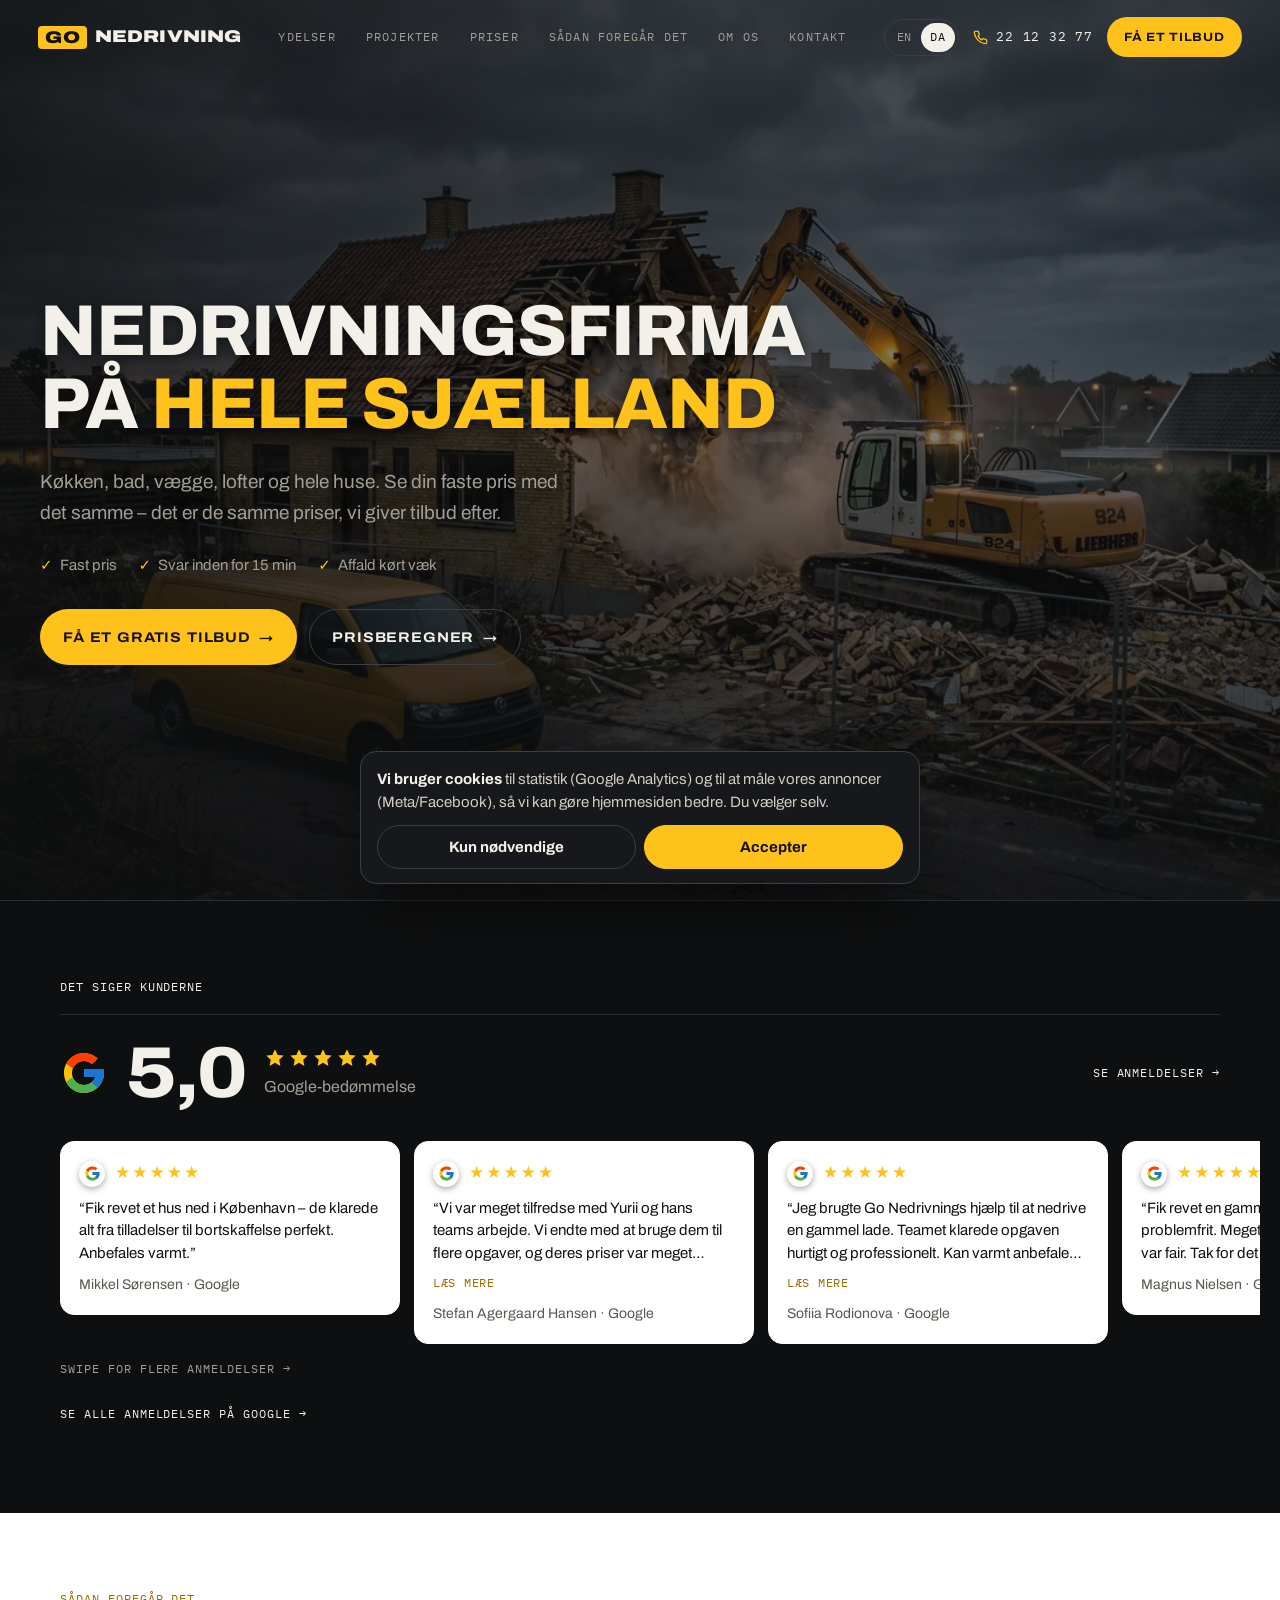
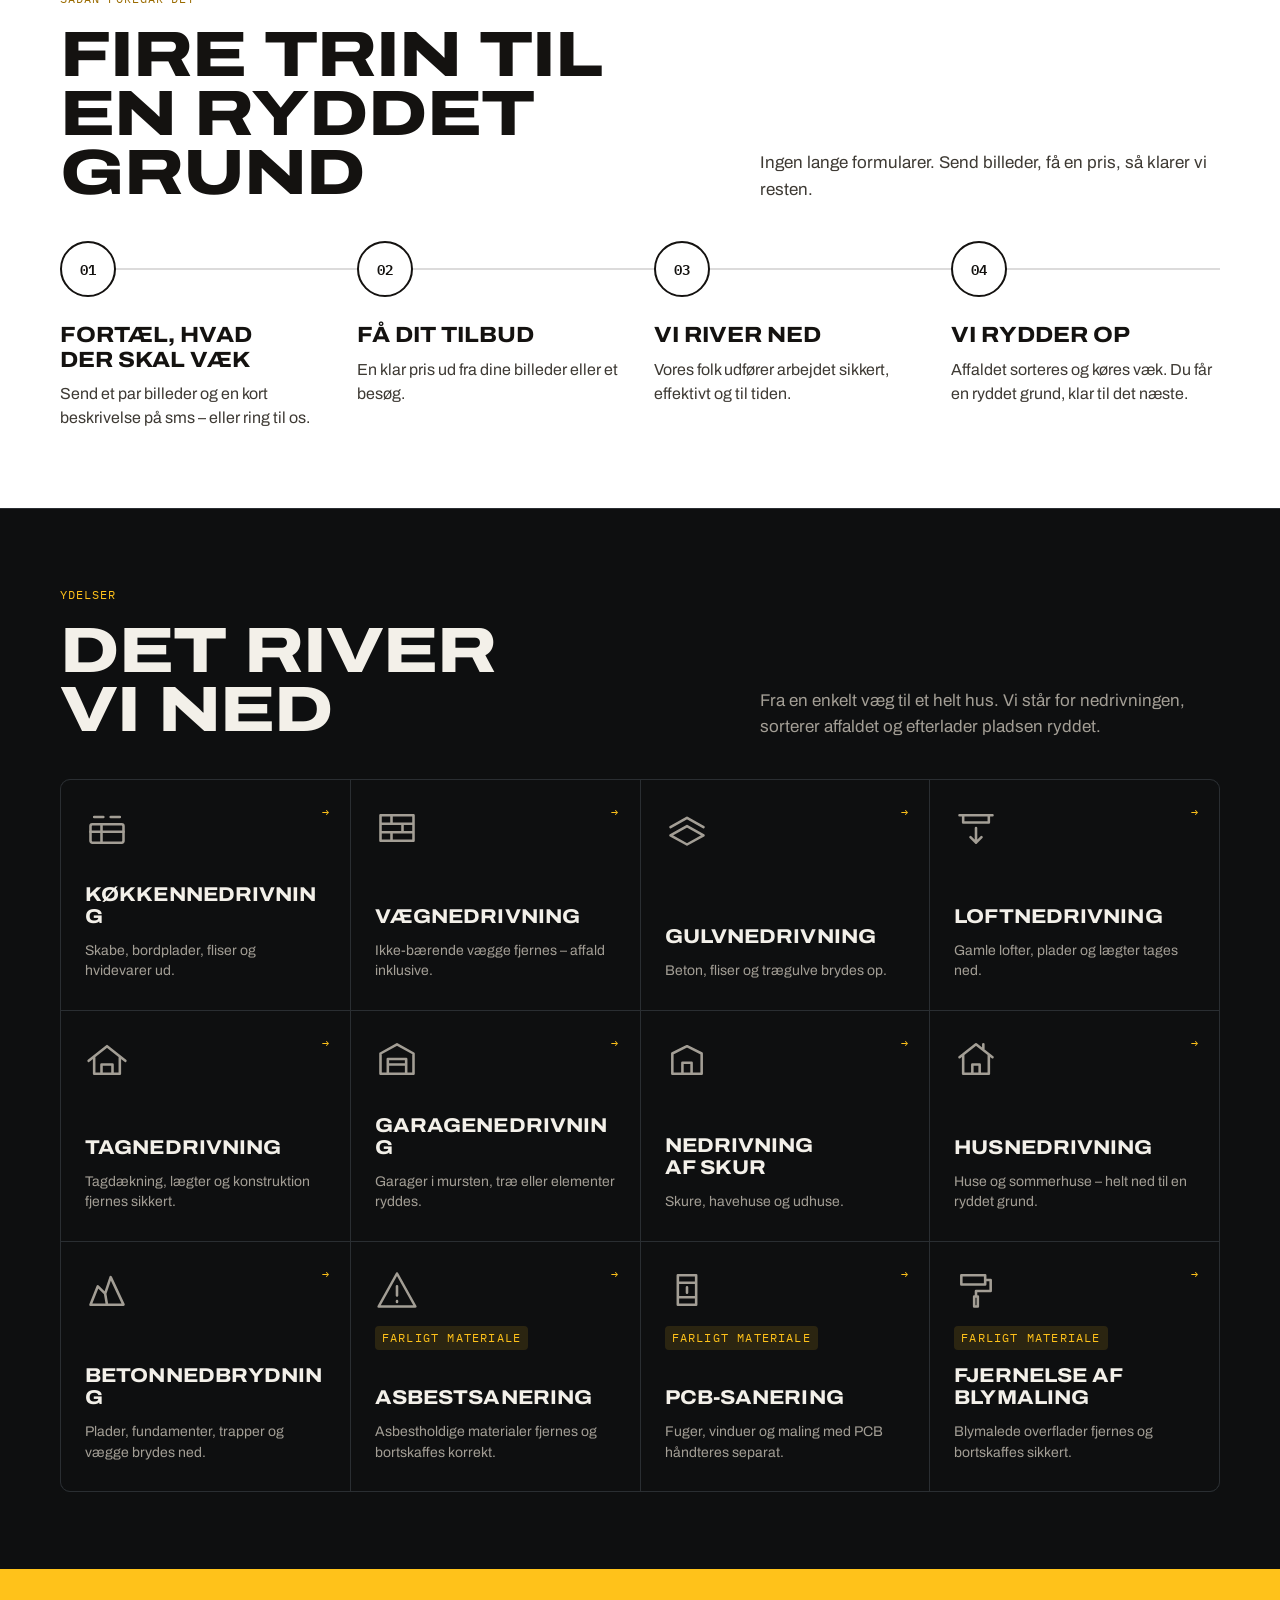
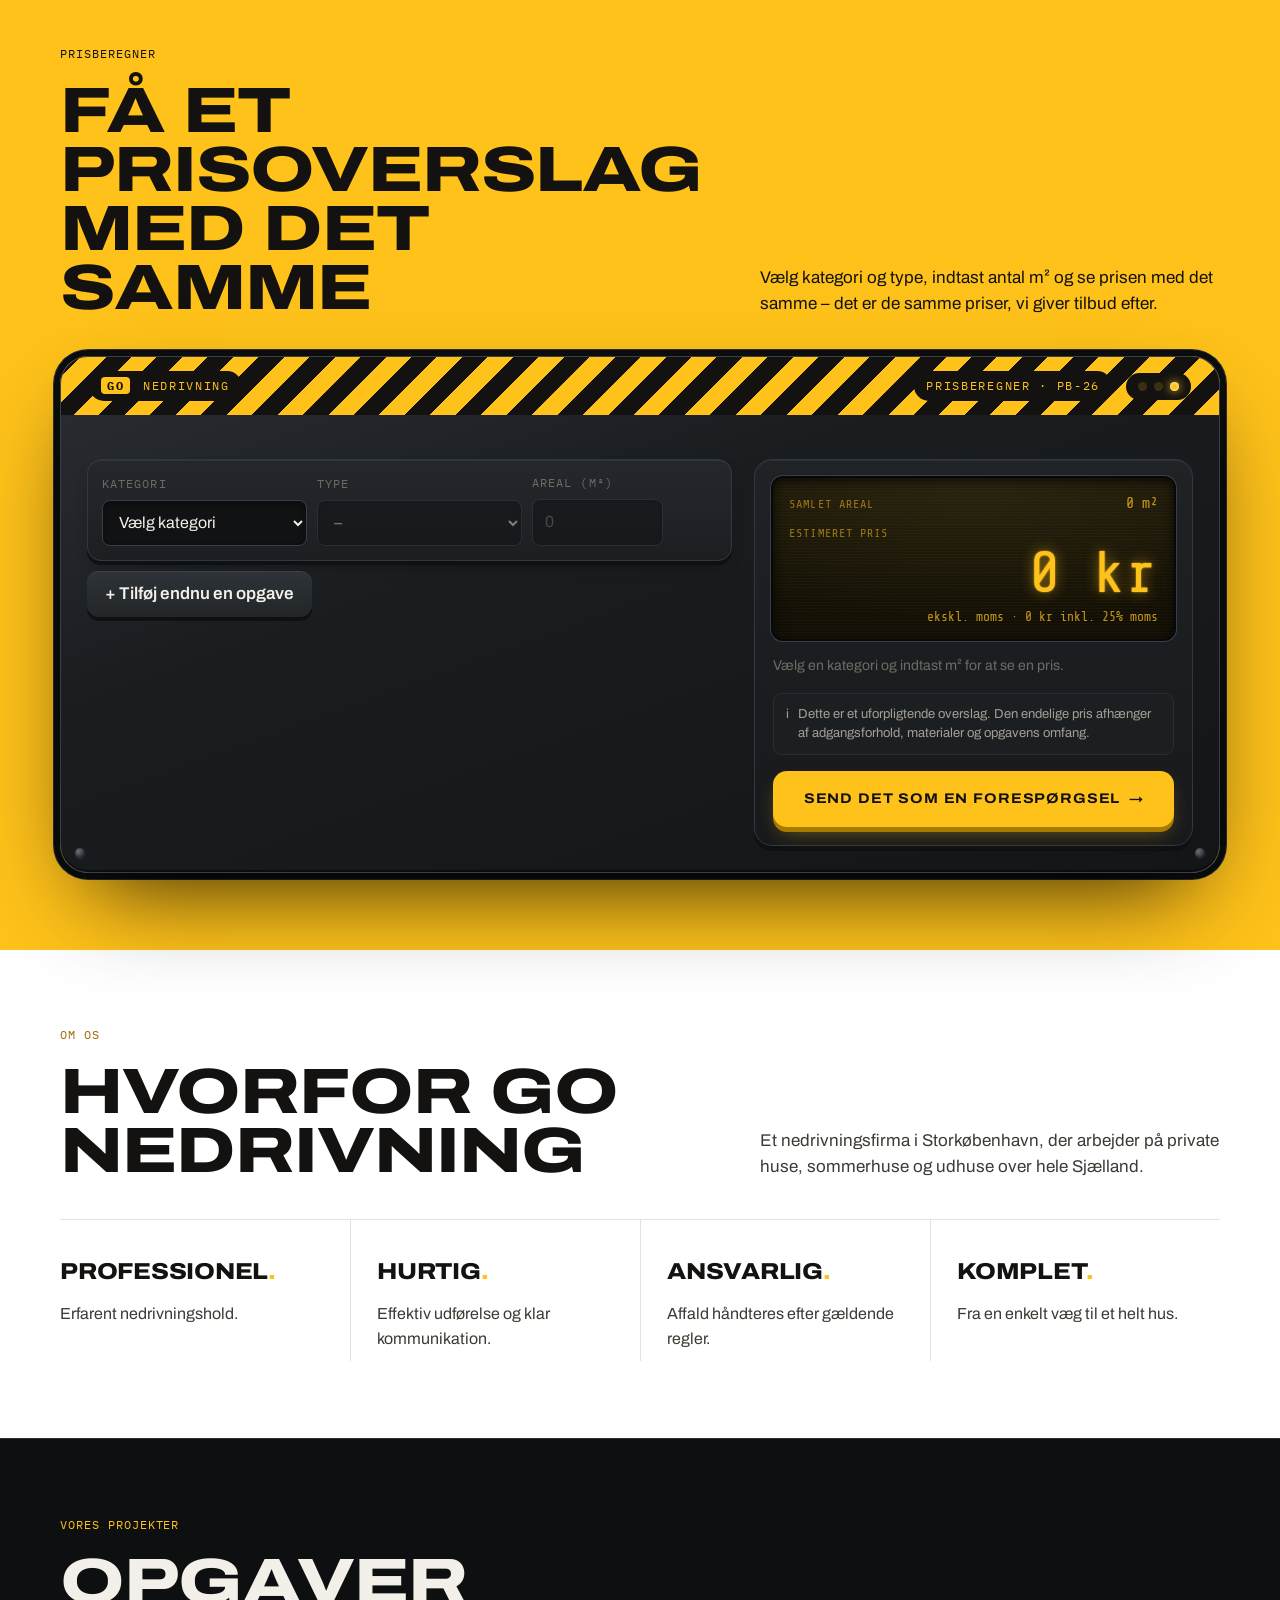
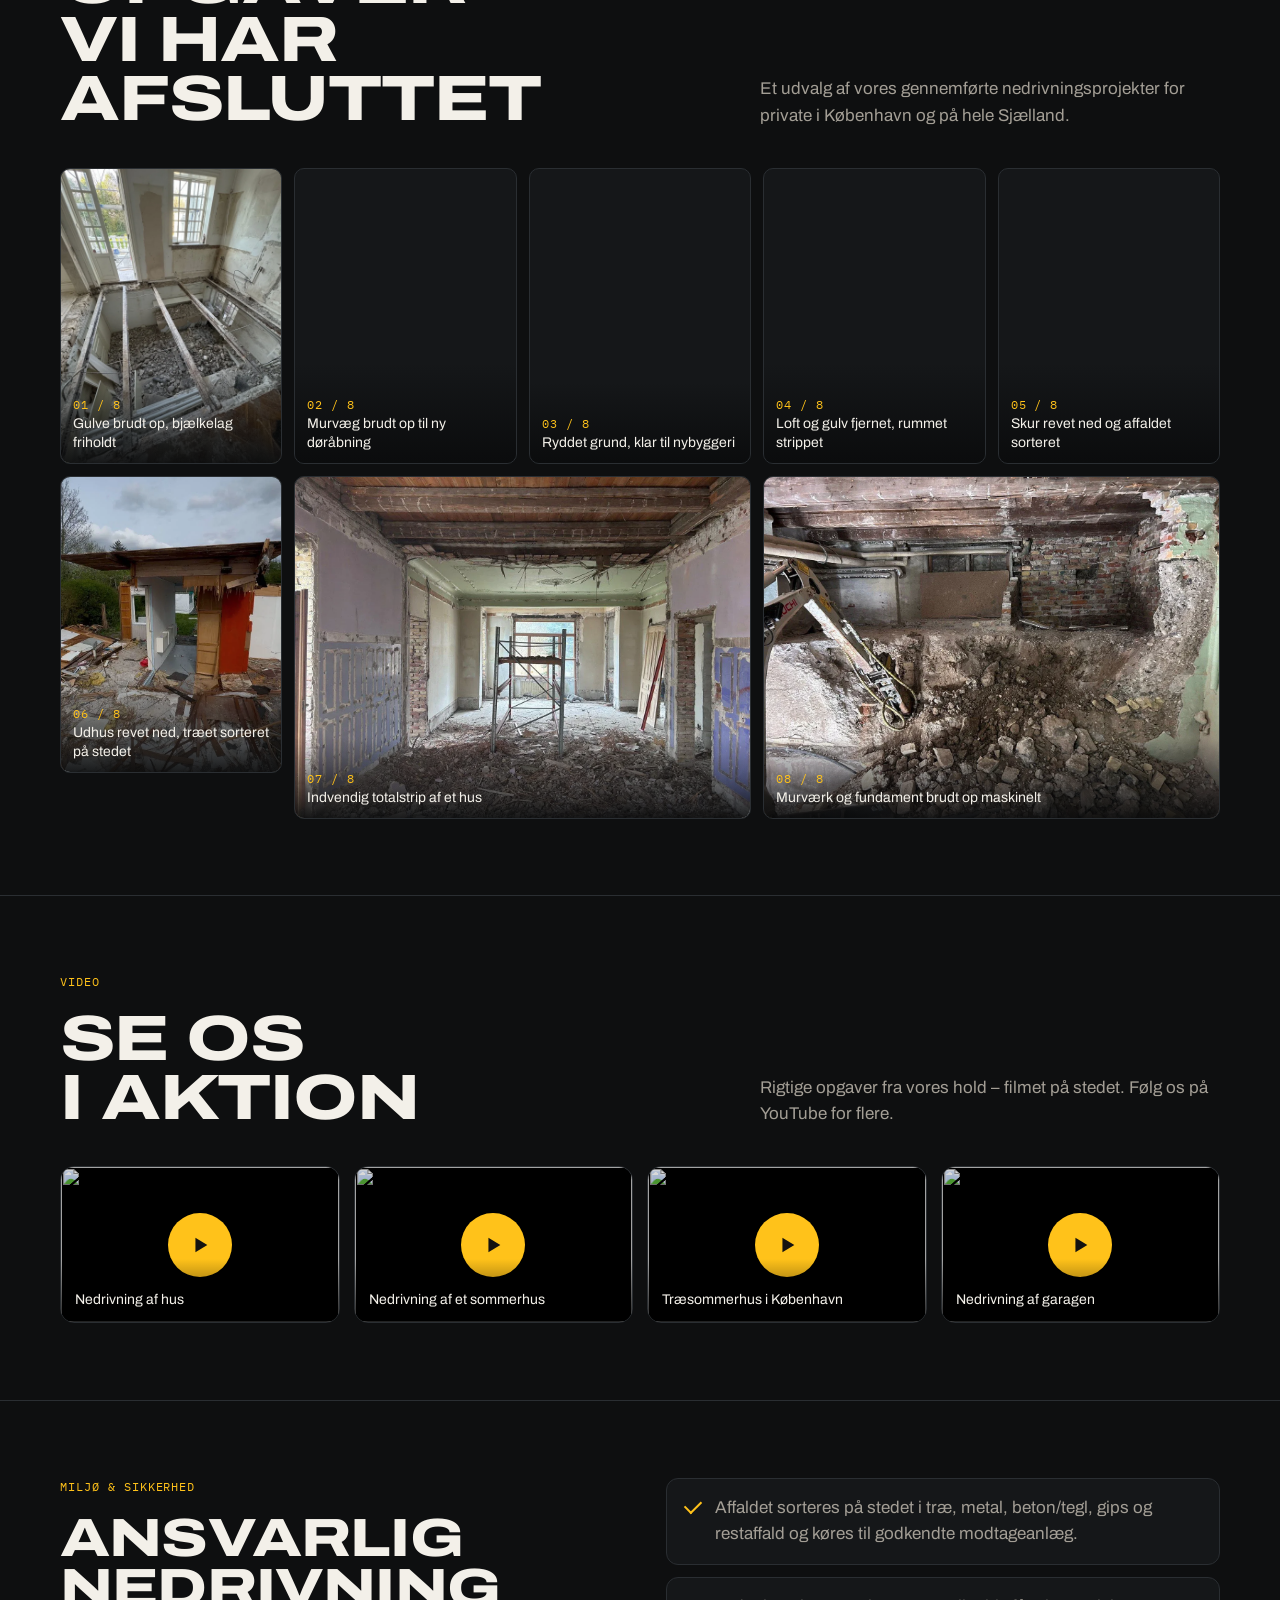
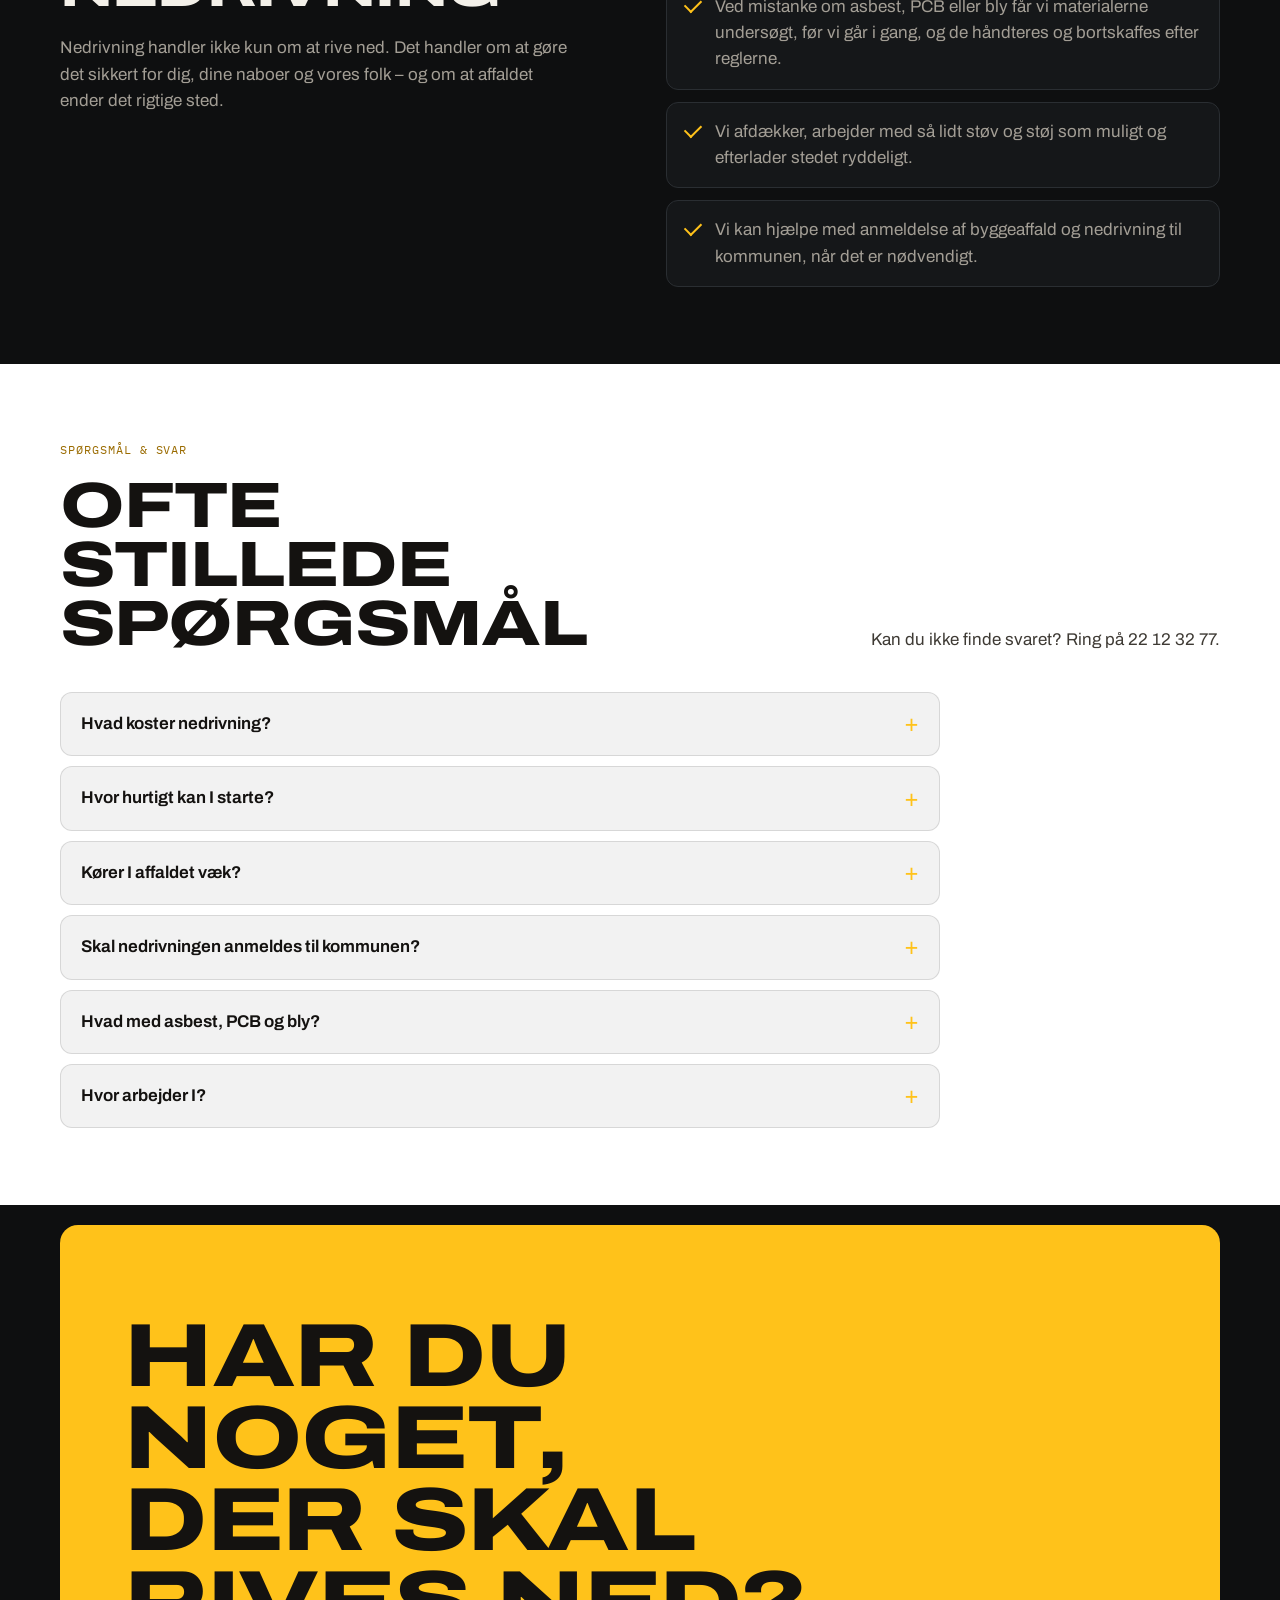
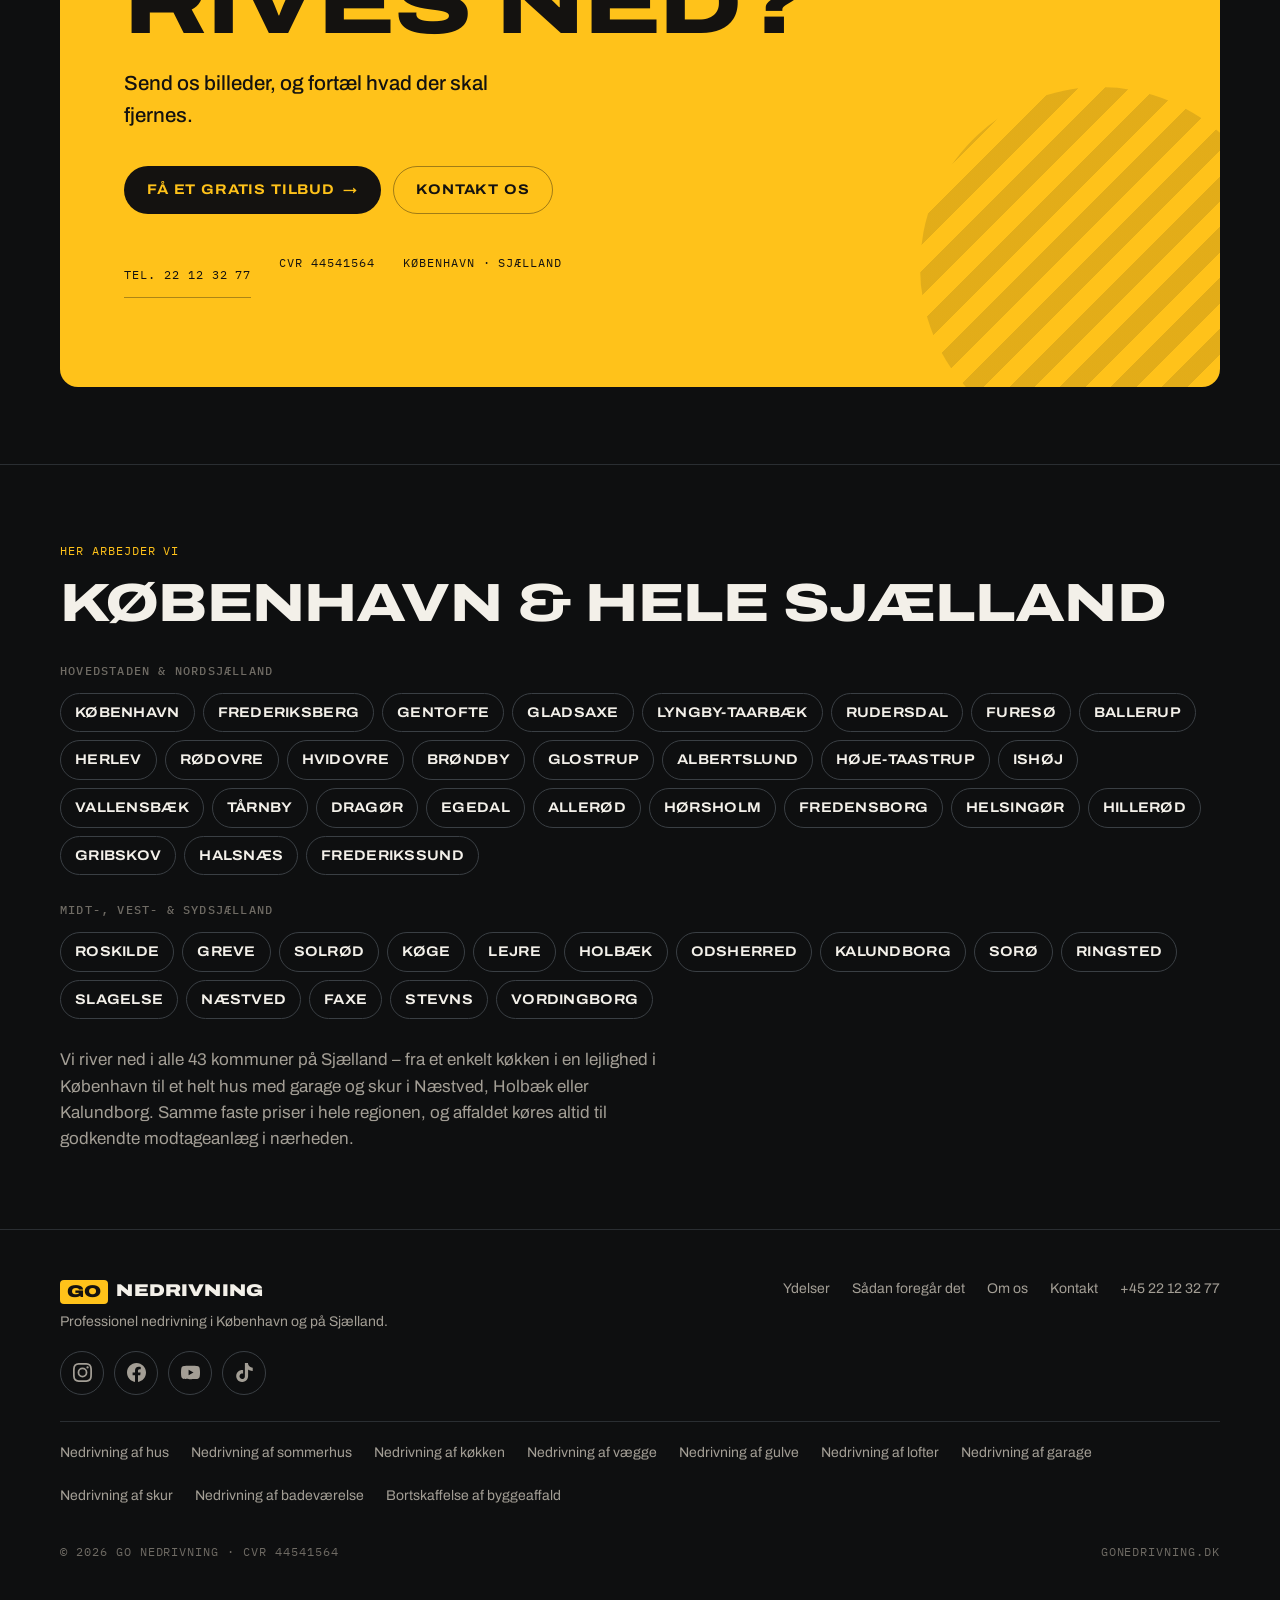
==== commit 29e01176: "Update index.html" ====
--- a/index.html
+++ b/index.html
@@ -748,7 +748,7 @@
         <div><span class="kicker mono" data-i18n="svc.kicker">Ydelser</span><h2 class="display" id="services-h" data-i18n="svc.h">Det river vi ned</h2></div>
         <p data-i18n="svc.p">Fra en enkelt væg til et helt hus. Vi står for nedrivningen, sorterer affaldet og efterlader pladsen ryddet.</p>
       </div>
-      <div class="svc-grid" id="svcGrid"><a href="kokken" class="svc"><svg class="ic" viewBox="0 0 24 24" fill="none" stroke="currentColor" stroke-width="1.4" stroke-linecap="round" stroke-linejoin="round" aria-hidden="true"><rect x="3" y="10" width="18" height="10" rx="1"></rect><path d="M3 14h18M9 10v10M5 6h5M14 6h5"></path></svg><span class="go" aria-hidden="true">→</span><h3>Køkkennedrivning</h3><p>Skabe, bordplader, fliser og hvidevarer ud.</p></a><a href="nedrivning-af-vaegge" class="svc"><svg class="ic" viewBox="0 0 24 24" fill="none" stroke="currentColor" stroke-width="1.4" stroke-linecap="round" stroke-linejoin="round" aria-hidden="true"><path d="M3 5h18v14H3zM3 9.7h18M3 14.3h18M9 5v4.7M15 9.7v4.6M9 14.3V19"></path></svg><span class="go" aria-hidden="true">→</span><h3>Vægnedrivning</h3><p>Ikke-bærende vægge fjernes – affald inklusive.</p></a><a href="nedrivning-af-gulve" class="svc"><svg class="ic" viewBox="0 0 24 24" fill="none" stroke="currentColor" stroke-width="1.4" stroke-linecap="round" stroke-linejoin="round" aria-hidden="true"><path d="M3 16l9-5 9 5-9 5zM3 11.5l9-5 9 5"></path></svg><span class="go" aria-hidden="true">→</span><h3>Gulvnedrivning</h3><p>Beton, fliser og trægulve brydes op.</p></a><a href="nedrivning-af-lofter" class="svc"><svg class="ic" viewBox="0 0 24 24" fill="none" stroke="currentColor" stroke-width="1.4" stroke-linecap="round" stroke-linejoin="round" aria-hidden="true"><path d="M3 5h18M5 5v4h14V5M12 12v8M9 17l3 3 3-3"></path></svg><span class="go" aria-hidden="true">→</span><h3>Loftnedrivning</h3><p>Gamle lofter, plader og lægter tages ned.</p></a><button type="button" data-quote="roof" class="svc"><svg class="ic" viewBox="0 0 24 24" fill="none" stroke="currentColor" stroke-width="1.4" stroke-linecap="round" stroke-linejoin="round" aria-hidden="true"><path d="M2 13l10-8 10 8M5 11v9h14v-9M9 20v-5h6v5"></path></svg><span class="go" aria-hidden="true">→</span><h3>Tagnedrivning</h3><p>Tagdækning, lægter og konstruktion fjernes sikkert.</p></button><a href="nedrivning-af-garage" class="svc"><svg class="ic" viewBox="0 0 24 24" fill="none" stroke="currentColor" stroke-width="1.4" stroke-linecap="round" stroke-linejoin="round" aria-hidden="true"><path d="M3 9l9-5 9 5v11H3zM7 20v-8h10v8M7 15h10"></path></svg><span class="go" aria-hidden="true">→</span><h3>Garagenedrivning</h3><p>Garager i mursten, træ eller elementer ryddes.</p></a><a href="nedrivning-skur" class="svc"><svg class="ic" viewBox="0 0 24 24" fill="none" stroke="currentColor" stroke-width="1.4" stroke-linecap="round" stroke-linejoin="round" aria-hidden="true"><path d="M4 9l8-4 8 4v11H4zM9.5 20v-6h5v6"></path></svg><span class="go" aria-hidden="true">→</span><h3>Nedrivning af skur</h3><p>Skure, havehuse og udhuse.</p></a><a href="nedrivning-af-hus" class="svc"><svg class="ic" viewBox="0 0 24 24" fill="none" stroke="currentColor" stroke-width="1.4" stroke-linecap="round" stroke-linejoin="round" aria-hidden="true"><path d="M3 11l9-7 9 7M5 9.5V20h14V9.5M10 20v-5h4v5M16 4v3"></path></svg><span class="go" aria-hidden="true">→</span><h3>Husnedrivning</h3><p>Huse og sommerhuse – helt ned til en ryddet grund.</p></a><button type="button" data-quote="concrete" class="svc"><svg class="ic" viewBox="0 0 24 24" fill="none" stroke="currentColor" stroke-width="1.4" stroke-linecap="round" stroke-linejoin="round" aria-hidden="true"><path d="M3 20l4-10 4 4 3-9 7 15zM11 14l1 6"></path></svg><span class="go" aria-hidden="true">→</span><h3>Betonnedbrydning</h3><p>Plader, fundamenter, trapper og vægge brydes ned.</p></button><a href="asbestsanering" class="svc special"><svg class="ic" viewBox="0 0 24 24" fill="none" stroke="currentColor" stroke-width="1.4" stroke-linecap="round" stroke-linejoin="round" aria-hidden="true"><path d="M12 3l10 18H2zM12 10v5M12 18v.5"></path></svg><span class="badge">Farligt materiale</span><span class="go" aria-hidden="true">→</span><h3>Asbestsanering</h3><p>Asbestholdige materialer fjernes og bortskaffes korrekt.</p></a><button type="button" data-quote="pcb" class="svc special"><svg class="ic" viewBox="0 0 24 24" fill="none" stroke="currentColor" stroke-width="1.4" stroke-linecap="round" stroke-linejoin="round" aria-hidden="true"><path d="M7 4h10v16H7zM7 8h10M7 16h10M12 10.5v3"></path></svg><span class="badge">Farligt materiale</span><span class="go" aria-hidden="true">→</span><h3>PCB-sanering</h3><p>Fuger, vinduer og maling med PCB håndteres separat.</p></button><button type="button" data-quote="lead" class="svc special"><svg class="ic" viewBox="0 0 24 24" fill="none" stroke="currentColor" stroke-width="1.4" stroke-linecap="round" stroke-linejoin="round" aria-hidden="true"><path d="M4 4h13v5H4zM17 6.5h3v6h-8v3M11 15.5h2V21h-2z"></path></svg><span class="badge">Farligt materiale</span><span class="go" aria-hidden="true">→</span><h3>Fjernelse af blymaling</h3><p>Blymalede overflader fjernes og bortskaffes sikkert.</p></button></div><button type="button" class="more-btn" id="svcMore">Vis alle 12 ydelser ↓</button>
+      <div class="svc-grid" id="svcGrid"><a href="kokken" class="svc"><svg class="ic" viewBox="0 0 24 24" fill="none" stroke="currentColor" stroke-width="1.4" stroke-linecap="round" stroke-linejoin="round" aria-hidden="true"><rect x="3" y="10" width="18" height="10" rx="1"></rect><path d="M3 14h18M9 10v10M5 6h5M14 6h5"></path></svg><span class="go" aria-hidden="true">→</span><h3>Køkkennedrivning</h3><p>Skabe, bordplader, fliser og hvidevarer ud.</p></a><a href="nedrivning-af-vaegge" class="svc"><svg class="ic" viewBox="0 0 24 24" fill="none" stroke="currentColor" stroke-width="1.4" stroke-linecap="round" stroke-linejoin="round" aria-hidden="true"><path d="M3 5h18v14H3zM3 9.7h18M3 14.3h18M9 5v4.7M15 9.7v4.6M9 14.3V19"></path></svg><span class="go" aria-hidden="true">→</span><h3>Vægnedrivning</h3><p>Ikke-bærende vægge fjernes – affald inklusive.</p></a><a href="nedrivning-af-gulve" class="svc"><svg class="ic" viewBox="0 0 24 24" fill="none" stroke="currentColor" stroke-width="1.4" stroke-linecap="round" stroke-linejoin="round" aria-hidden="true"><path d="M3 16l9-5 9 5-9 5zM3 11.5l9-5 9 5"></path></svg><span class="go" aria-hidden="true">→</span><h3>Gulvnedrivning</h3><p>Beton, fliser og trægulve brydes op.</p></a><a href="nedrivning-af-lofter" class="svc"><svg class="ic" viewBox="0 0 24 24" fill="none" stroke="currentColor" stroke-width="1.4" stroke-linecap="round" stroke-linejoin="round" aria-hidden="true"><path d="M3 5h18M5 5v4h14V5M12 12v8M9 17l3 3 3-3"></path></svg><span class="go" aria-hidden="true">→</span><h3>Loftnedrivning</h3><p>Gamle lofter, plader og lægter tages ned.</p></a><button type="button" data-quote="roof" class="svc"><svg class="ic" viewBox="0 0 24 24" fill="none" stroke="currentColor" stroke-width="1.4" stroke-linecap="round" stroke-linejoin="round" aria-hidden="true"><path d="M2 13l10-8 10 8M5 11v9h14v-9M9 20v-5h6v5"></path></svg><span class="go" aria-hidden="true">→</span><h3>Tagnedrivning</h3><p>Tagdækning, lægter og konstruktion fjernes sikkert.</p></button><a href="nedrivning-af-garage" class="svc"><svg class="ic" viewBox="0 0 24 24" fill="none" stroke="currentColor" stroke-width="1.4" stroke-linecap="round" stroke-linejoin="round" aria-hidden="true"><path d="M3 9l9-5 9 5v11H3zM7 20v-8h10v8M7 15h10"></path></svg><span class="go" aria-hidden="true">→</span><h3>Garagenedrivning</h3><p>Garager i mursten, træ eller elementer ryddes.</p></a><a href="nedrivning-skur" class="svc"><svg class="ic" viewBox="0 0 24 24" fill="none" stroke="currentColor" stroke-width="1.4" stroke-linecap="round" stroke-linejoin="round" aria-hidden="true"><path d="M4 9l8-4 8 4v11H4zM9.5 20v-6h5v6"></path></svg><span class="go" aria-hidden="true">→</span><h3>Nedrivning af skur</h3><p>Skure, havehuse og udhuse.</p></a><a href="nedrivning-af-hus" class="svc"><svg class="ic" viewBox="0 0 24 24" fill="none" stroke="currentColor" stroke-width="1.4" stroke-linecap="round" stroke-linejoin="round" aria-hidden="true"><path d="M3 11l9-7 9 7M5 9.5V20h14V9.5M10 20v-5h4v5M16 4v3"></path></svg><span class="go" aria-hidden="true">→</span><h3>Husnedrivning</h3><p>Huse og sommerhuse – helt ned til en ryddet grund.</p></a><button type="button" data-quote="concrete" class="svc"><svg class="ic" viewBox="0 0 24 24" fill="none" stroke="currentColor" stroke-width="1.4" stroke-linecap="round" stroke-linejoin="round" aria-hidden="true"><path d="M3 20l4-10 4 4 3-9 7 15zM11 14l1 6"></path></svg><span class="go" aria-hidden="true">→</span><h3>Betonnedbrydning</h3><p>Plader, fundamenter, trapper og vægge brydes ned.</p></button><button type="button" data-quote="asbestos" class="svc special"><svg class="ic" viewBox="0 0 24 24" fill="none" stroke="currentColor" stroke-width="1.4" stroke-linecap="round" stroke-linejoin="round" aria-hidden="true"><path d="M12 3l10 18H2zM12 10v5M12 18v.5"></path></svg><span class="badge">Farligt materiale</span><span class="go" aria-hidden="true">→</span><h3>Asbestsanering</h3><p>Asbestholdige materialer fjernes og bortskaffes korrekt.</p></button><button type="button" data-quote="pcb" class="svc special"><svg class="ic" viewBox="0 0 24 24" fill="none" stroke="currentColor" stroke-width="1.4" stroke-linecap="round" stroke-linejoin="round" aria-hidden="true"><path d="M7 4h10v16H7zM7 8h10M7 16h10M12 10.5v3"></path></svg><span class="badge">Farligt materiale</span><span class="go" aria-hidden="true">→</span><h3>PCB-sanering</h3><p>Fuger, vinduer og maling med PCB håndteres separat.</p></button><button type="button" data-quote="lead" class="svc special"><svg class="ic" viewBox="0 0 24 24" fill="none" stroke="currentColor" stroke-width="1.4" stroke-linecap="round" stroke-linejoin="round" aria-hidden="true"><path d="M4 4h13v5H4zM17 6.5h3v6h-8v3M11 15.5h2V21h-2z"></path></svg><span class="badge">Farligt materiale</span><span class="go" aria-hidden="true">→</span><h3>Fjernelse af blymaling</h3><p>Blymalede overflader fjernes og bortskaffes sikkert.</p></button></div><button type="button" class="more-btn" id="svcMore">Vis alle 12 ydelser ↓</button>
     </div>
   </section>
 
@@ -869,7 +869,7 @@
         <a href="tel:+4522123277">+45 22 12 32 77</a>
       </nav>
     </div>
-    <nav class="foot-svc" aria-label="Ydelser"><a href="nedrivning-af-hus">Nedrivning af hus</a><a href="nedrivning-sommerhus">Nedrivning af sommerhus</a><a href="kokken">Nedrivning af køkken</a><a href="nedrivning-af-vaegge">Nedrivning af vægge</a><a href="nedrivning-af-gulve">Nedrivning af gulve</a><a href="nedrivning-af-lofter">Nedrivning af lofter</a><a href="nedrivning-af-garage">Nedrivning af garage</a><a href="nedrivning-skur">Nedrivning af skur</a><a href="nedrivning-af-badevaerelse">Nedrivning af badeværelse</a><a href="asbestsanering">Asbestsanering</a><a href="bortskaffelse-af-byggeaffald">Bortskaffelse af byggeaffald</a></nav>
+    <nav class="foot-svc" aria-label="Ydelser"><a href="nedrivning-af-hus">Nedrivning af hus</a><a href="nedrivning-sommerhus">Nedrivning af sommerhus</a><a href="kokken">Nedrivning af køkken</a><a href="nedrivning-af-vaegge">Nedrivning af vægge</a><a href="nedrivning-af-gulve">Nedrivning af gulve</a><a href="nedrivning-af-lofter">Nedrivning af lofter</a><a href="nedrivning-af-garage">Nedrivning af garage</a><a href="nedrivning-skur">Nedrivning af skur</a><a href="nedrivning-af-badevaerelse">Nedrivning af badeværelse</a><a href="bortskaffelse-af-byggeaffald">Bortskaffelse af byggeaffald</a></nav>
     <div class="legal mono"><span>© 2026 Go Nedrivning · CVR 44541564</span><span>gonedrivning.dk</span></div>
   </div>
 </footer>
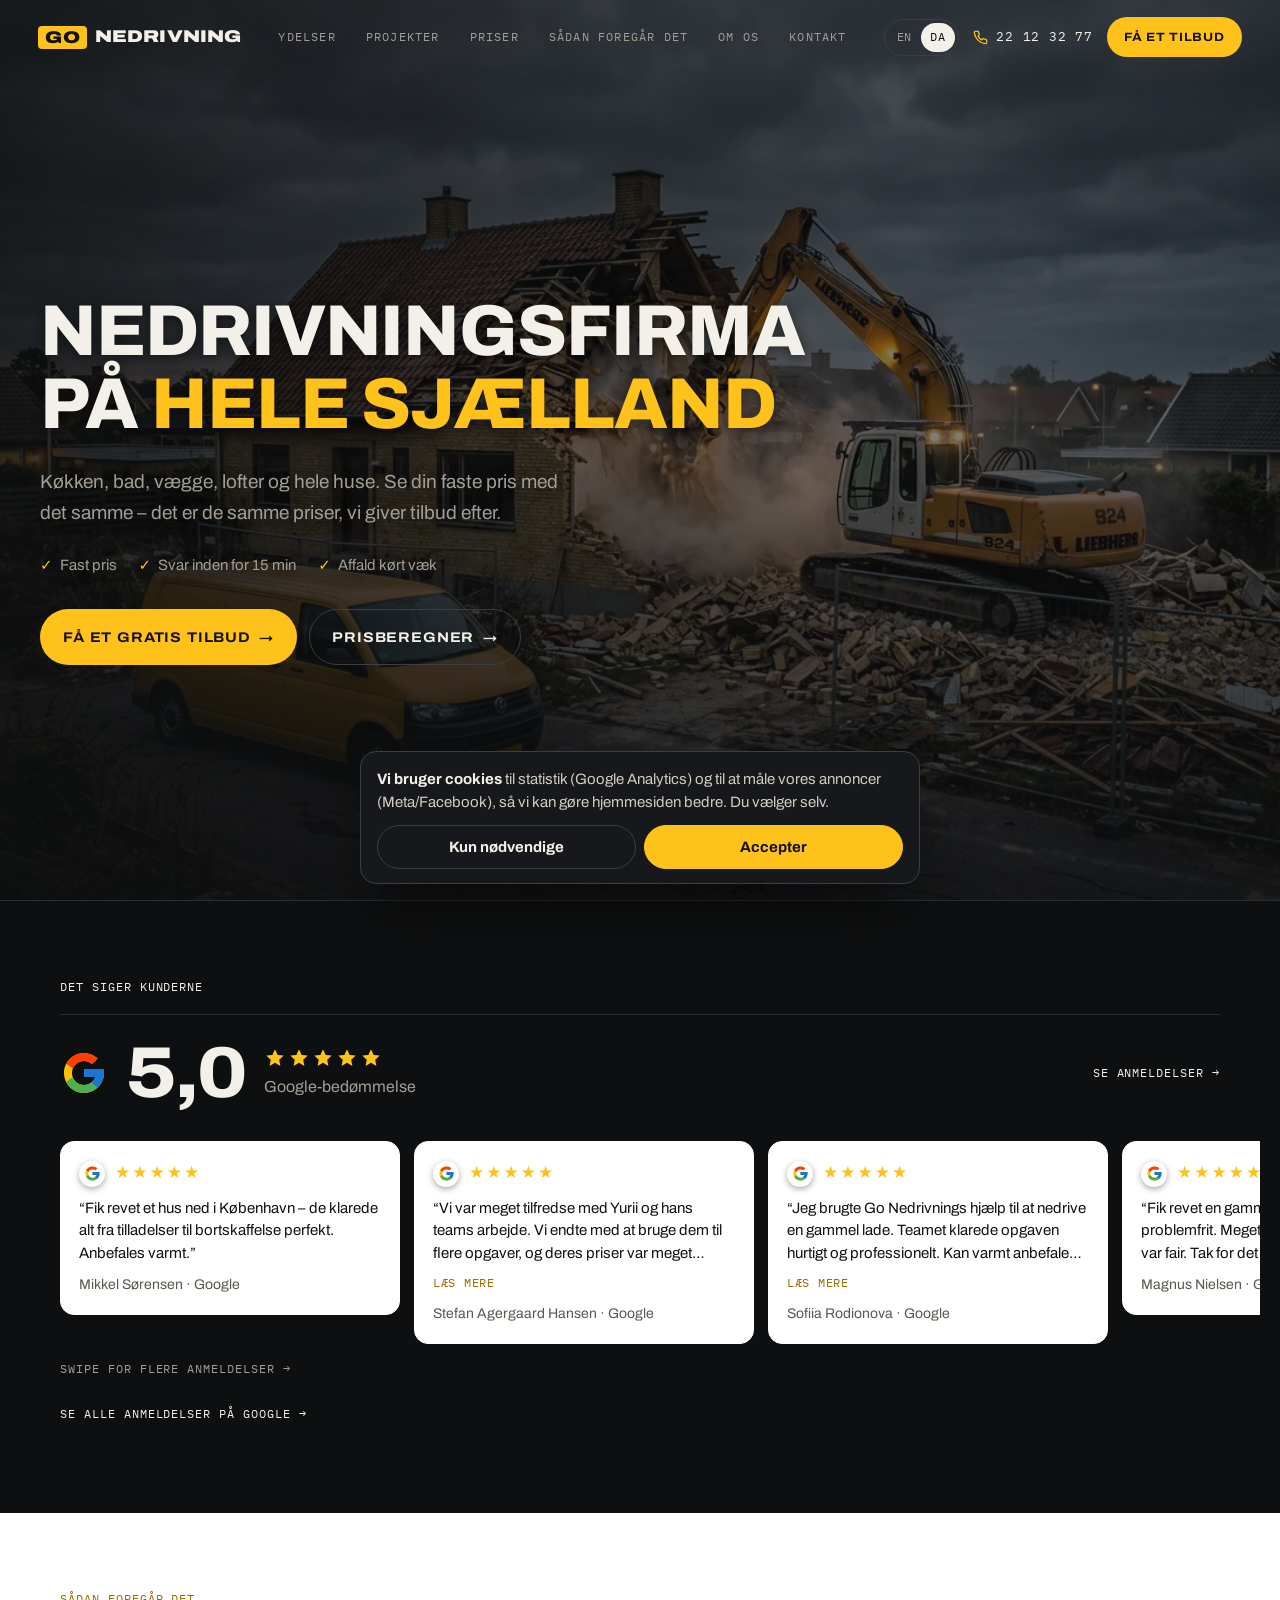
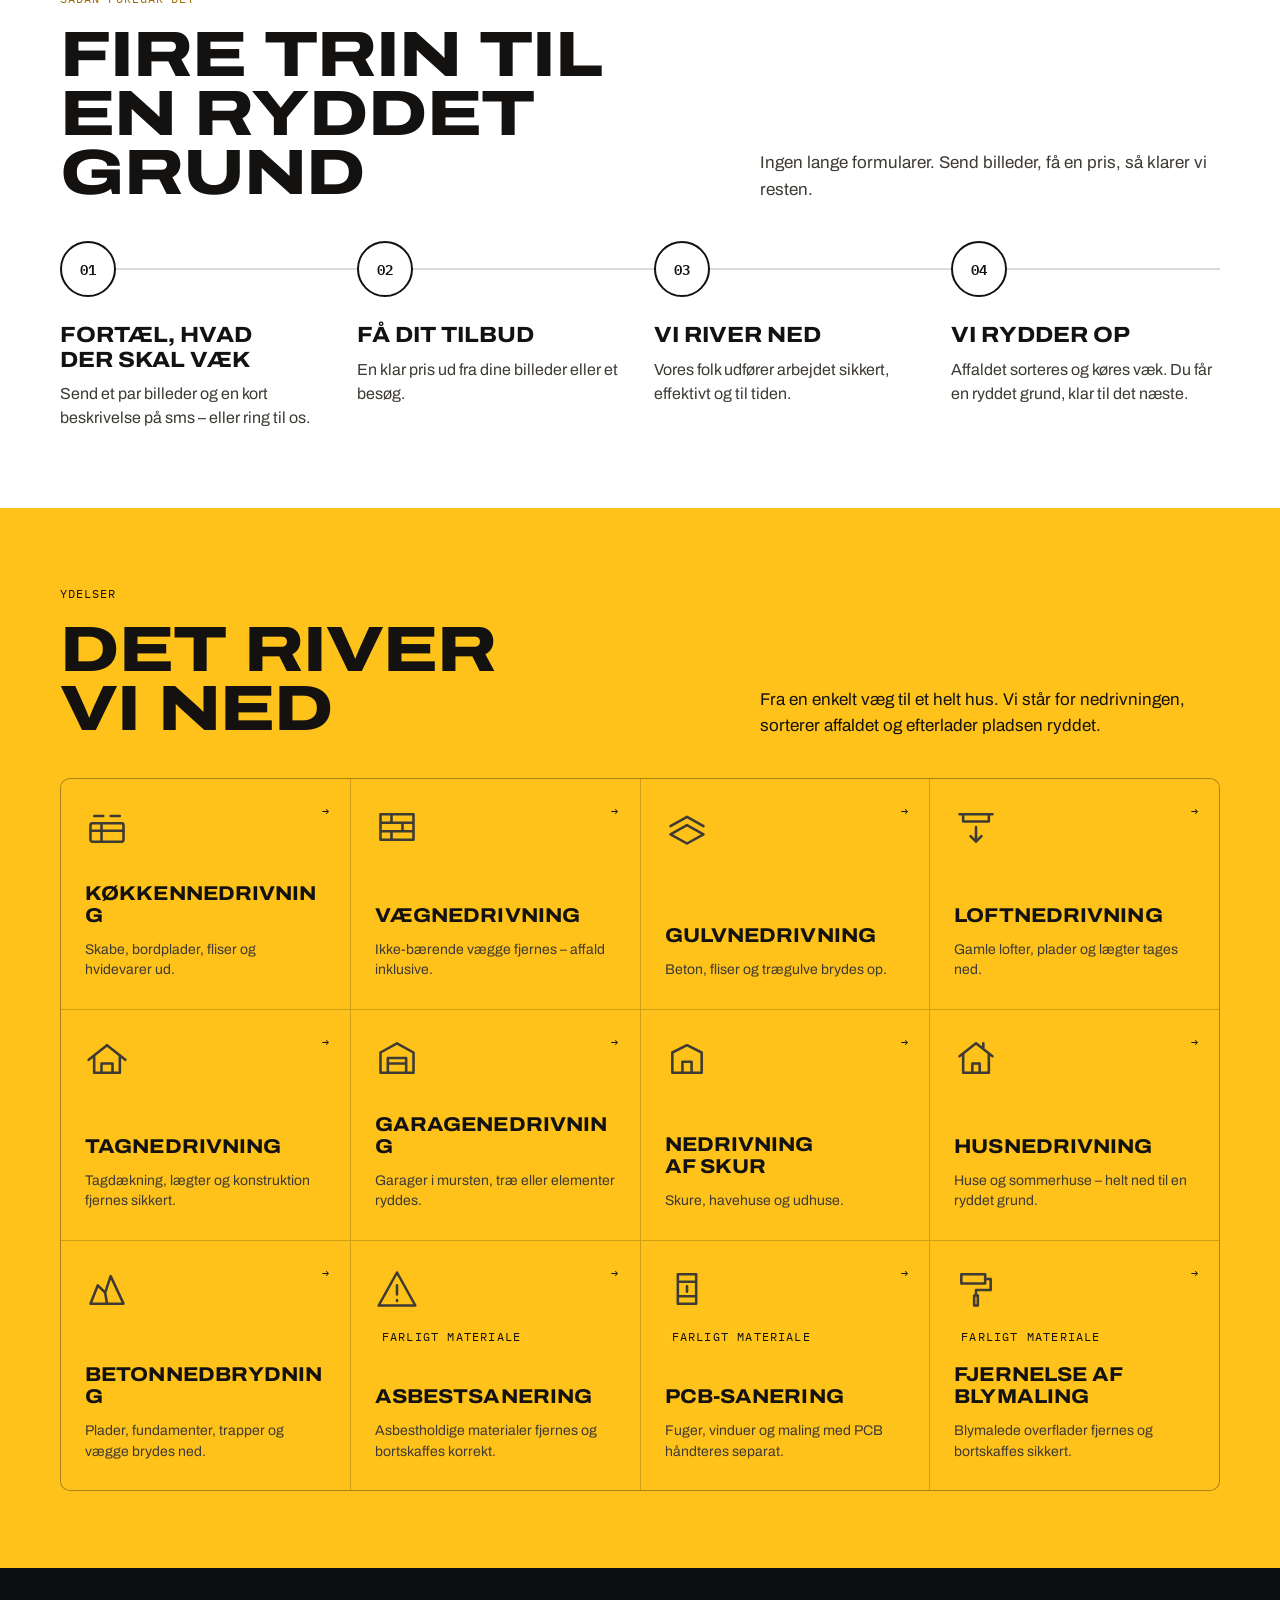
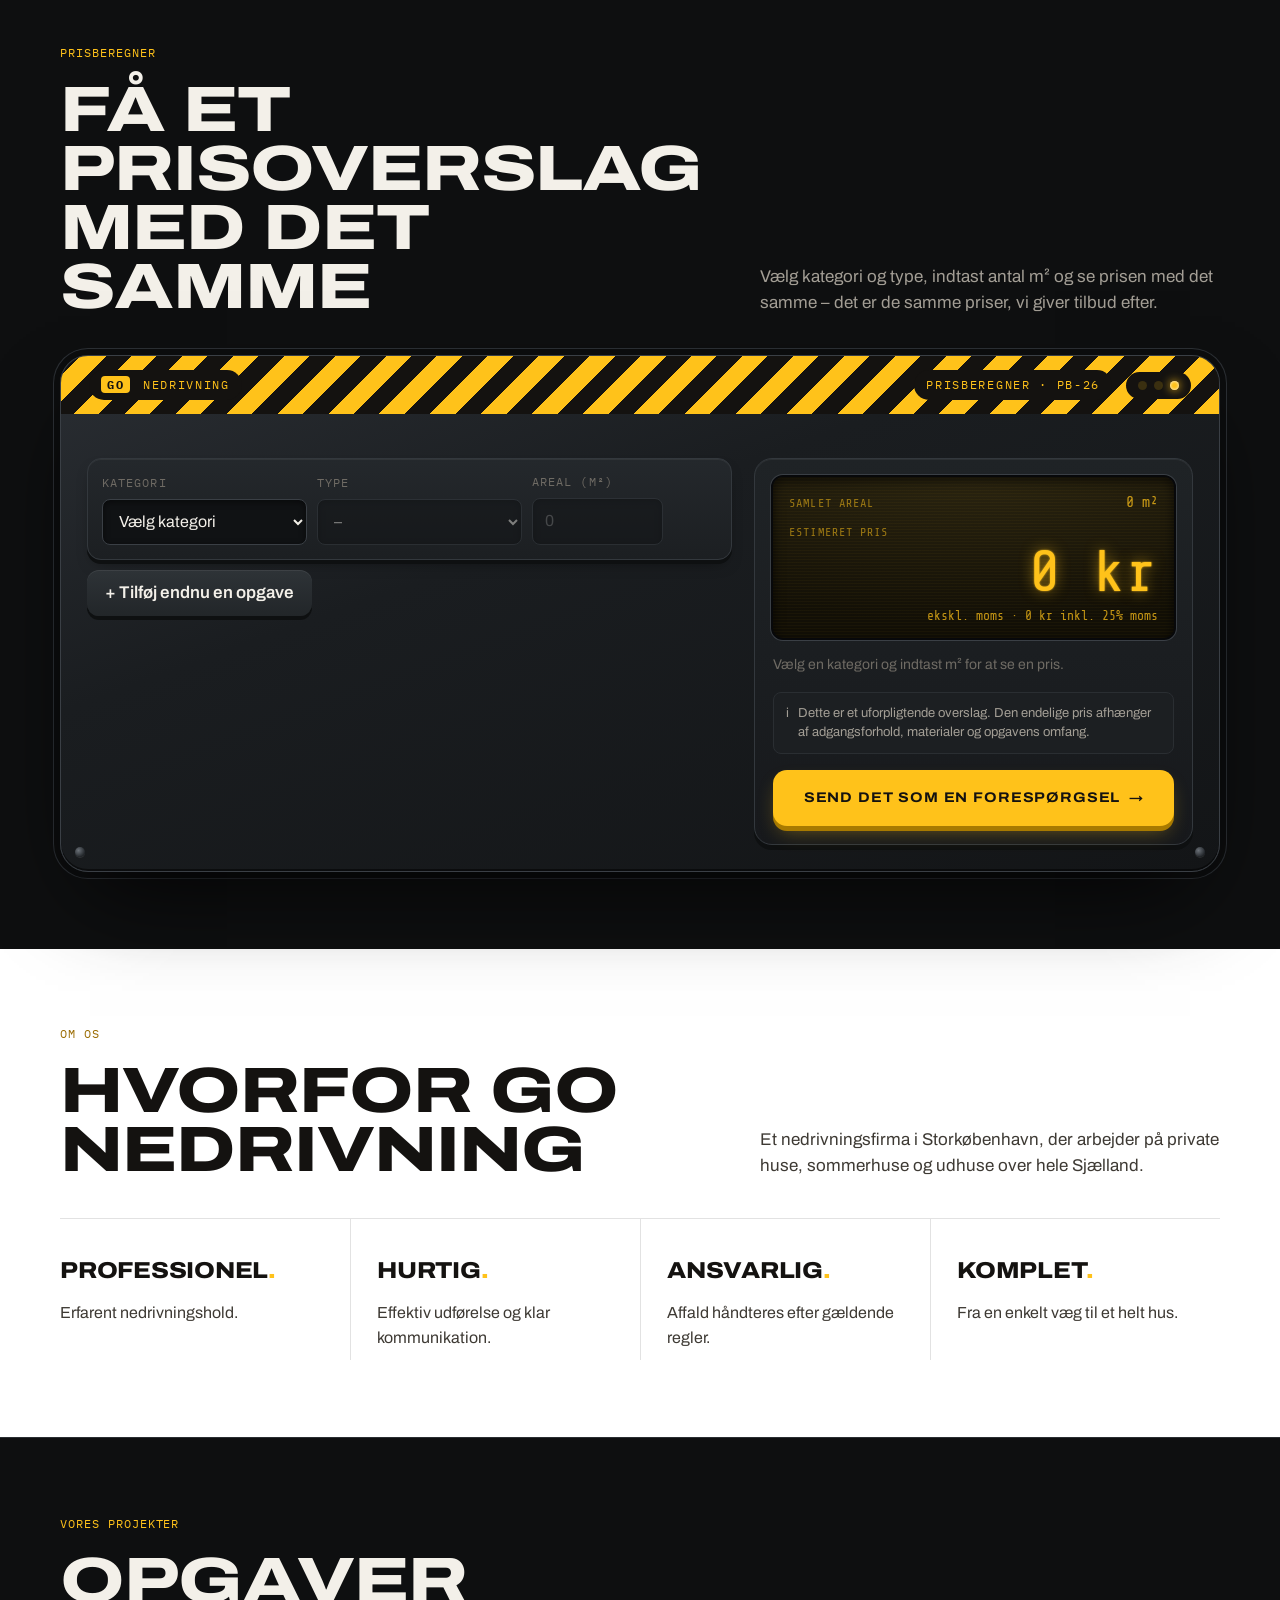
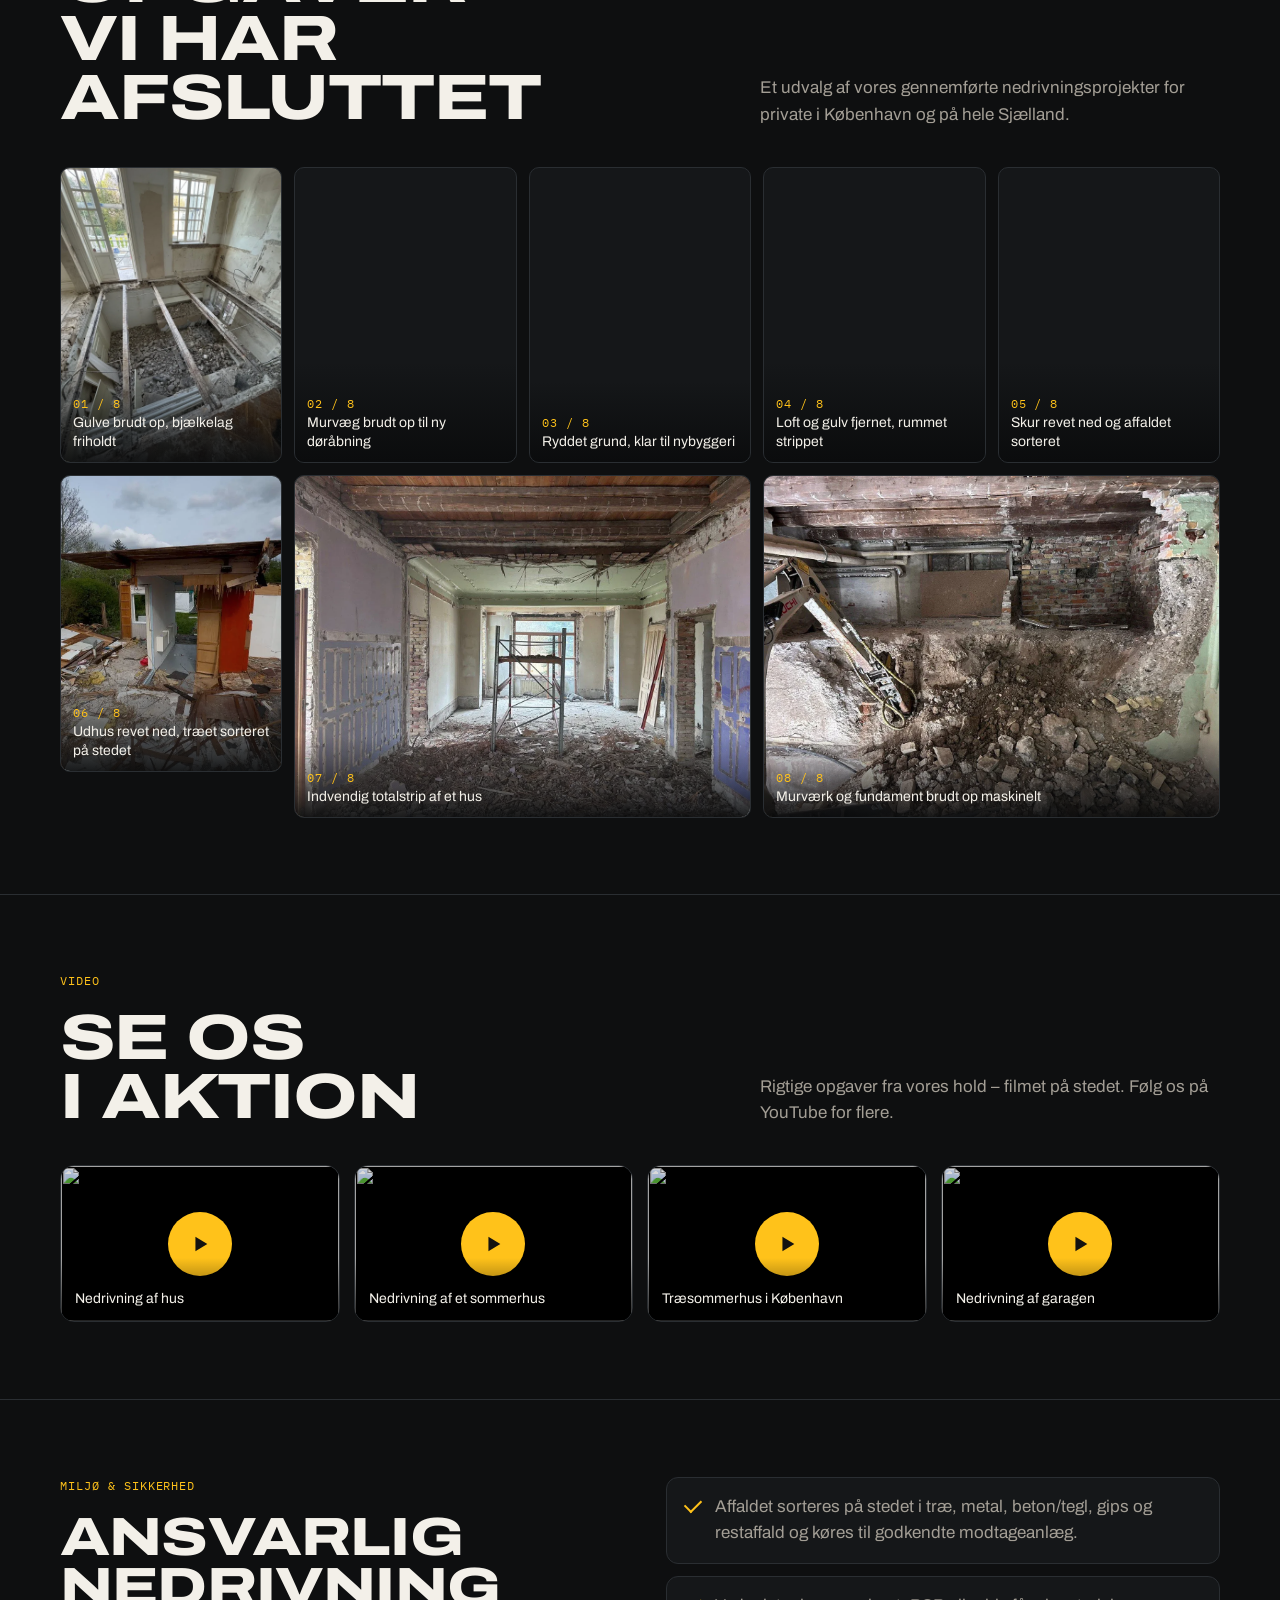
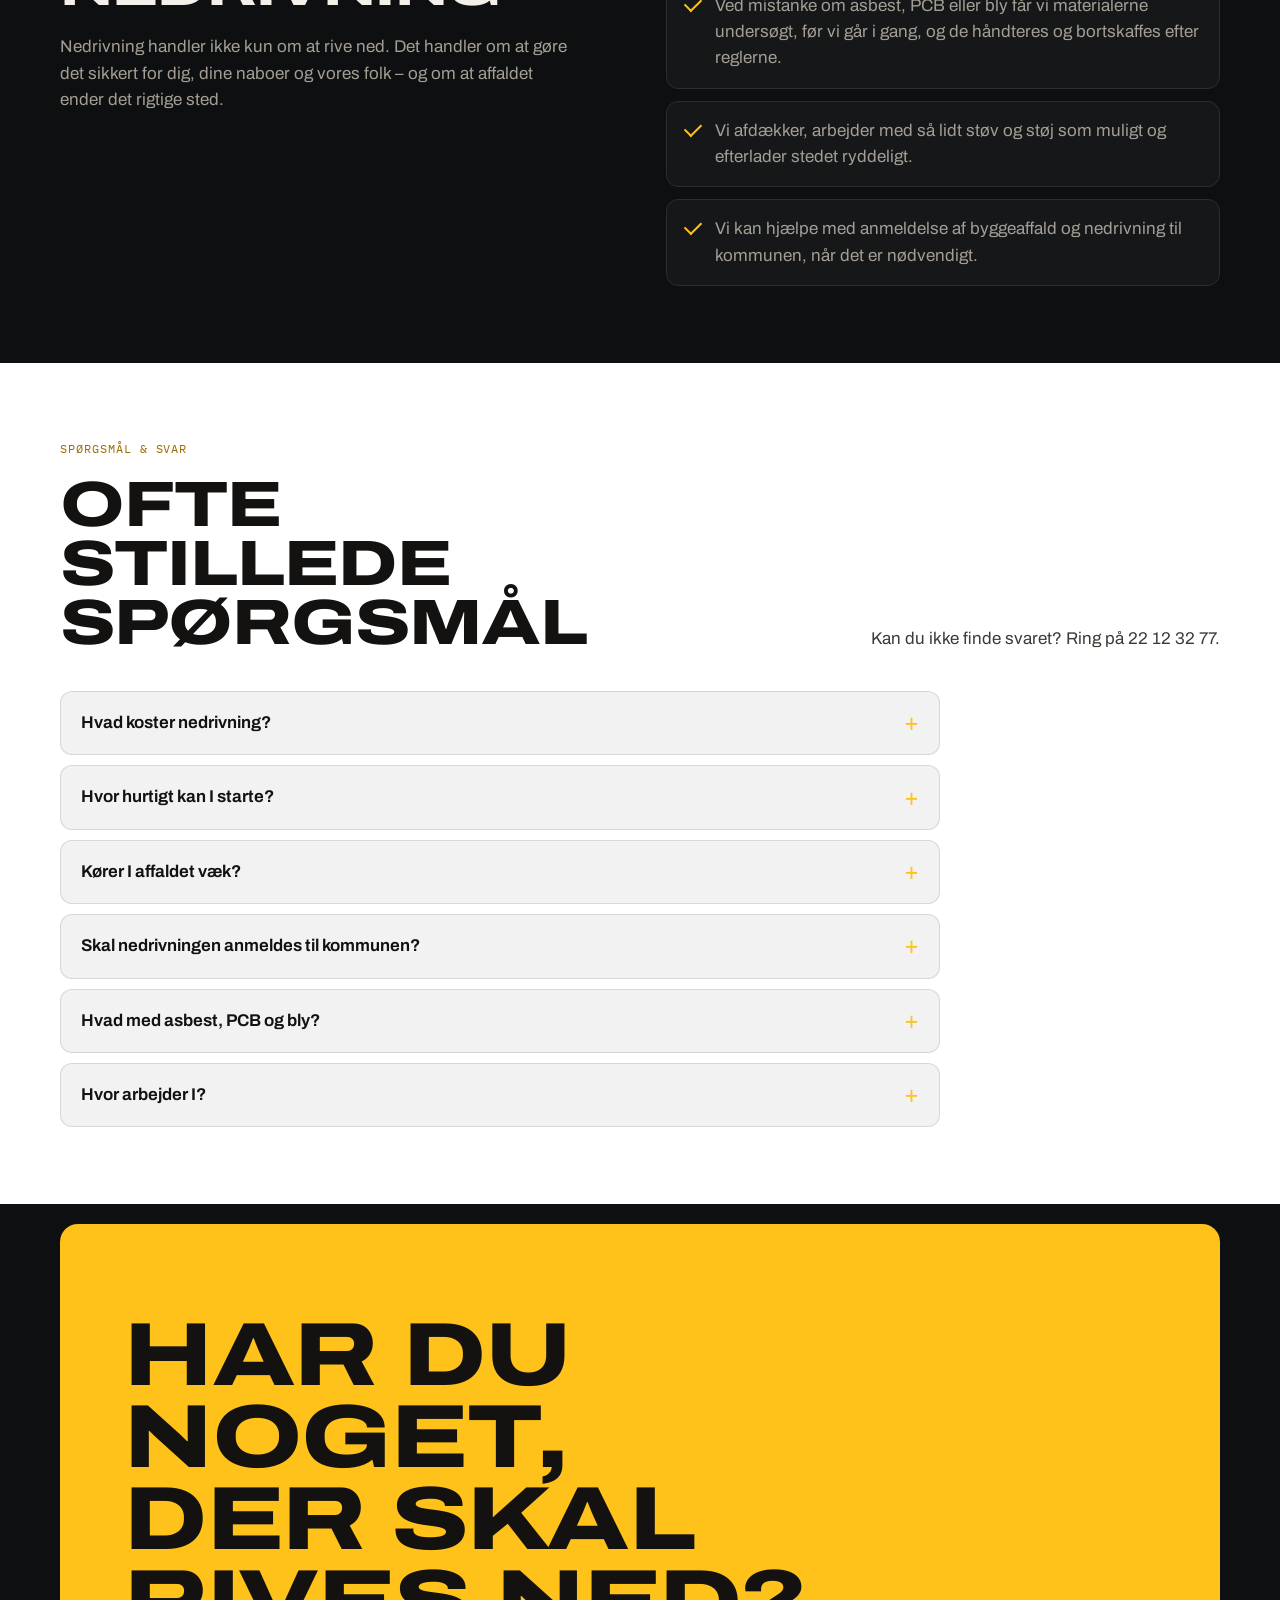
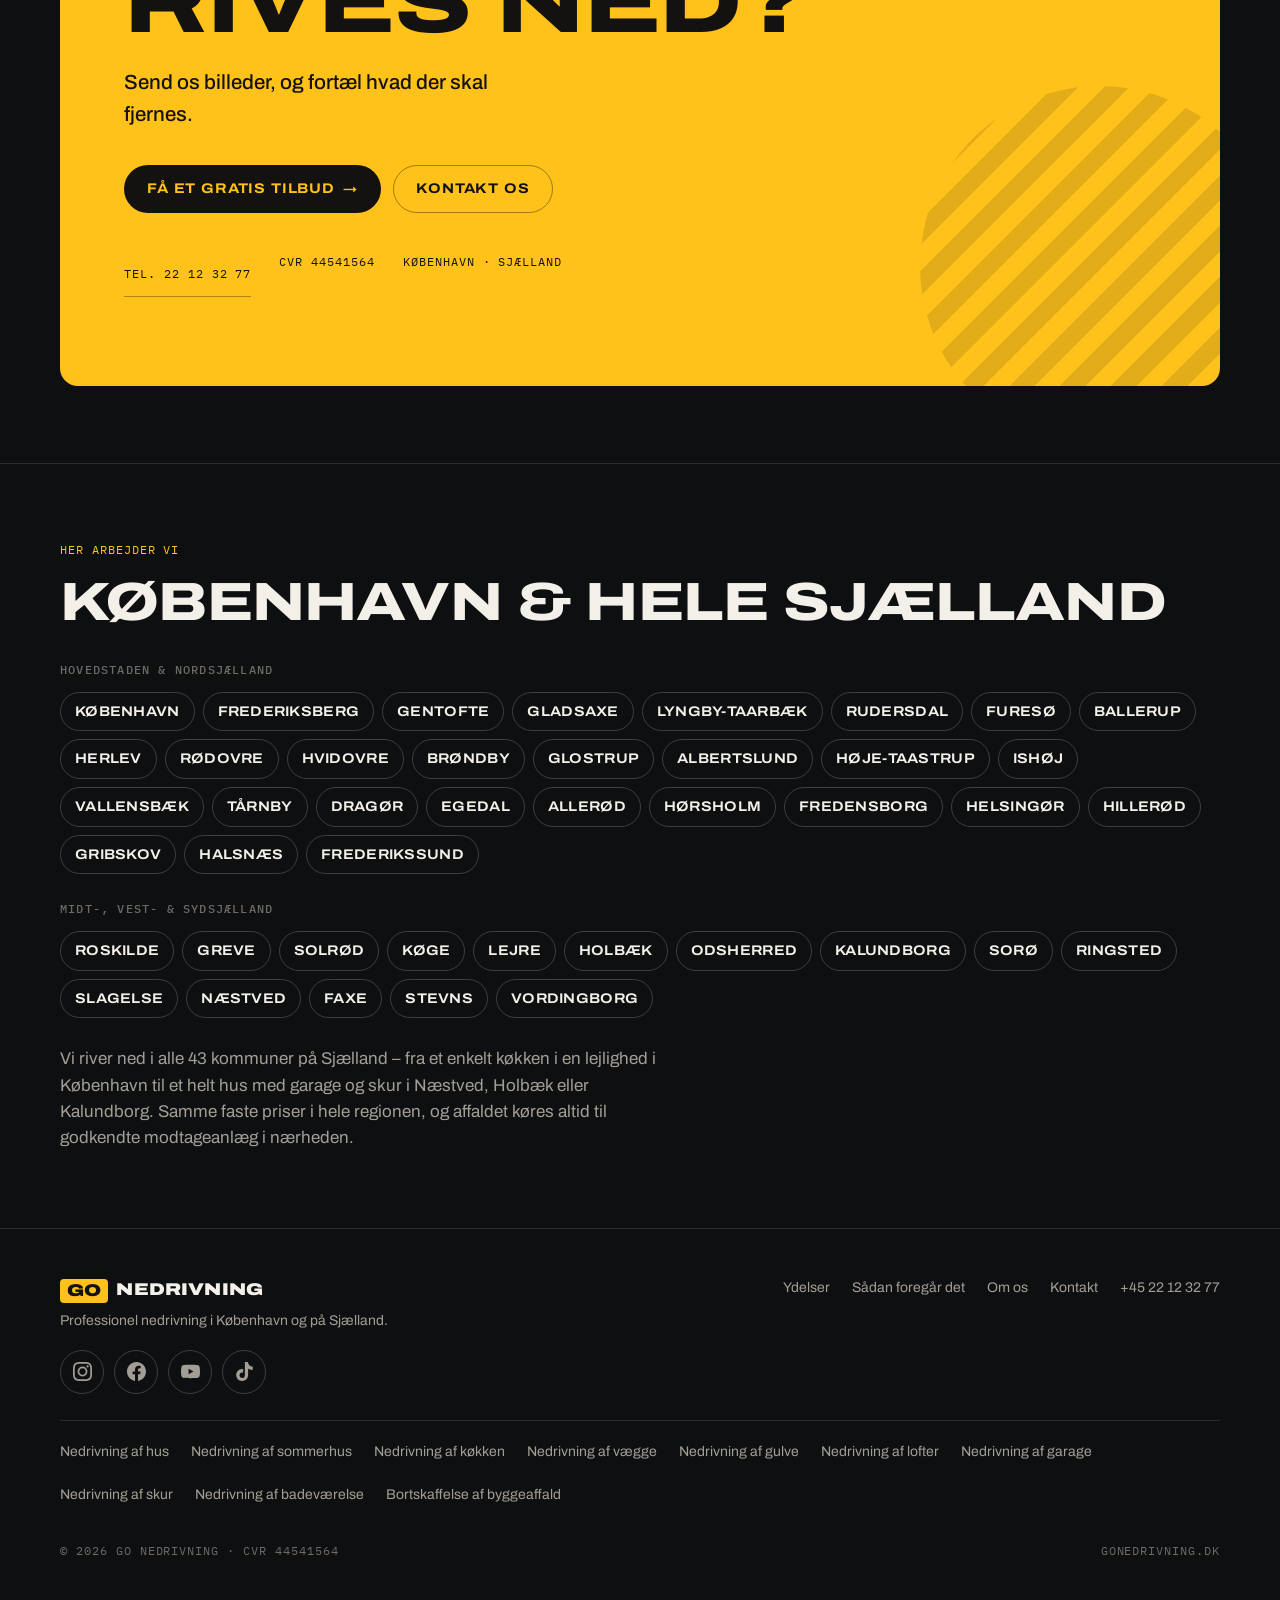
==== commit c252f660: "Swap colors: calculator dark, services yellow" ====
--- a/index.html
+++ b/index.html
@@ -37,7 +37,7 @@
   color-scheme:dark;
 }
 *{box-sizing:border-box}
-html{scroll-behavior:auto;-webkit-text-size-adjust:100%;overflow-x:clip;overscroll-behavior-x:none}
+html{background:#0E0F10;scroll-behavior:auto;-webkit-text-size-adjust:100%;overflow-x:clip;overscroll-behavior-x:none}
 body{margin:0;background:var(--bg);color:var(--text);font-family:var(--f-body);font-size:17px;line-height:1.55;-webkit-font-smoothing:antialiased;overflow-x:clip;overscroll-behavior-x:none;width:100%}
 img{max-width:100%;height:auto;display:block}
 a{color:inherit}
@@ -356,7 +356,7 @@
   .why div,.why div+div{padding:26px 16px 22px 0;border-left:0}
   .why div:nth-child(even){padding-left:16px;border-left:1px solid var(--line)}
   .why div:nth-child(n+3){border-top:1px solid var(--line)}
-  .mcta{display:flex;gap:10px;position:fixed;z-index:30;left:0;right:0;bottom:0;padding:12px 16px calc(12px + env(safe-area-inset-bottom,0px));background:linear-gradient(180deg,rgba(14,15,16,0),rgba(14,15,16,.92) 35%)}
+  .mcta{display:flex;gap:10px;position:fixed;z-index:30;left:0;right:0;bottom:0;padding:12px 16px calc(12px + env(safe-area-inset-bottom,0px));background:#0E0F10;border-top:1px solid #2A2E32}
   .mcta .btn{flex:1;min-height:52px;font-size:14px}
   .mcta .call{flex:0 0 52px;padding:0;border-radius:50%;background:var(--bg-3);border:1px solid var(--line-2)}
   .mcta .call svg{width:20px;height:20px;color:var(--accent)}
@@ -633,8 +633,8 @@
 #faq .display{color:#141210}
 #about{--bg:#FFFFFF;--bg-2:#F4F4F4;--bg-3:#ECECEC;--line:#1412101f;--line-2:#14121033;--text:#141210;--muted:#3E3A34;--dim:#5C574F;color:var(--text);color-scheme:light;border-top:0;background:#fff}
 #about .kicker{color:#9A6B00}#about .display,#about h3{color:#141210}
-#calc{background:#FFC21A;border-top:0;color:#141210}
-#calc .kicker,#calc .display,#calc .sec-head p{color:#141210}
+#calc{border-top:0}#services{--bg:#FFC21A;--bg-2:#F5B800;--bg-3:#FFD24D;--line:#14121033;--line-2:#14121055;--accent:#141210;--text:#141210;--muted:#3E3A34;--dim:#5C574F;background:#FFC21A;color:#141210;color-scheme:light;border-top:0}
+#services .kicker,#services .display,#services .sec-head p{color:#141210}
 .rvm .rev{background:#fff;border-color:#fff;color:#141210}.rvm .rev blockquote{color:#141210}.rvm .rev figcaption{color:#5C574F}.rvm .rev .rv-more{color:#9A6B00}
 #results .kicker,#results .gcard-go,#results .xlinks a{color:#F3F0E9}
 .rvm{-webkit-mask-image:none;mask-image:none;overflow-x:auto;scroll-snap-type:x mandatory;scrollbar-width:none;-webkit-overflow-scrolling:touch;margin-left:calc(-1*clamp(16px,4vw,40px));margin-right:calc(-1*clamp(16px,4vw,40px));padding:0 clamp(16px,4vw,40px);scroll-padding-inline:clamp(16px,4vw,40px)}
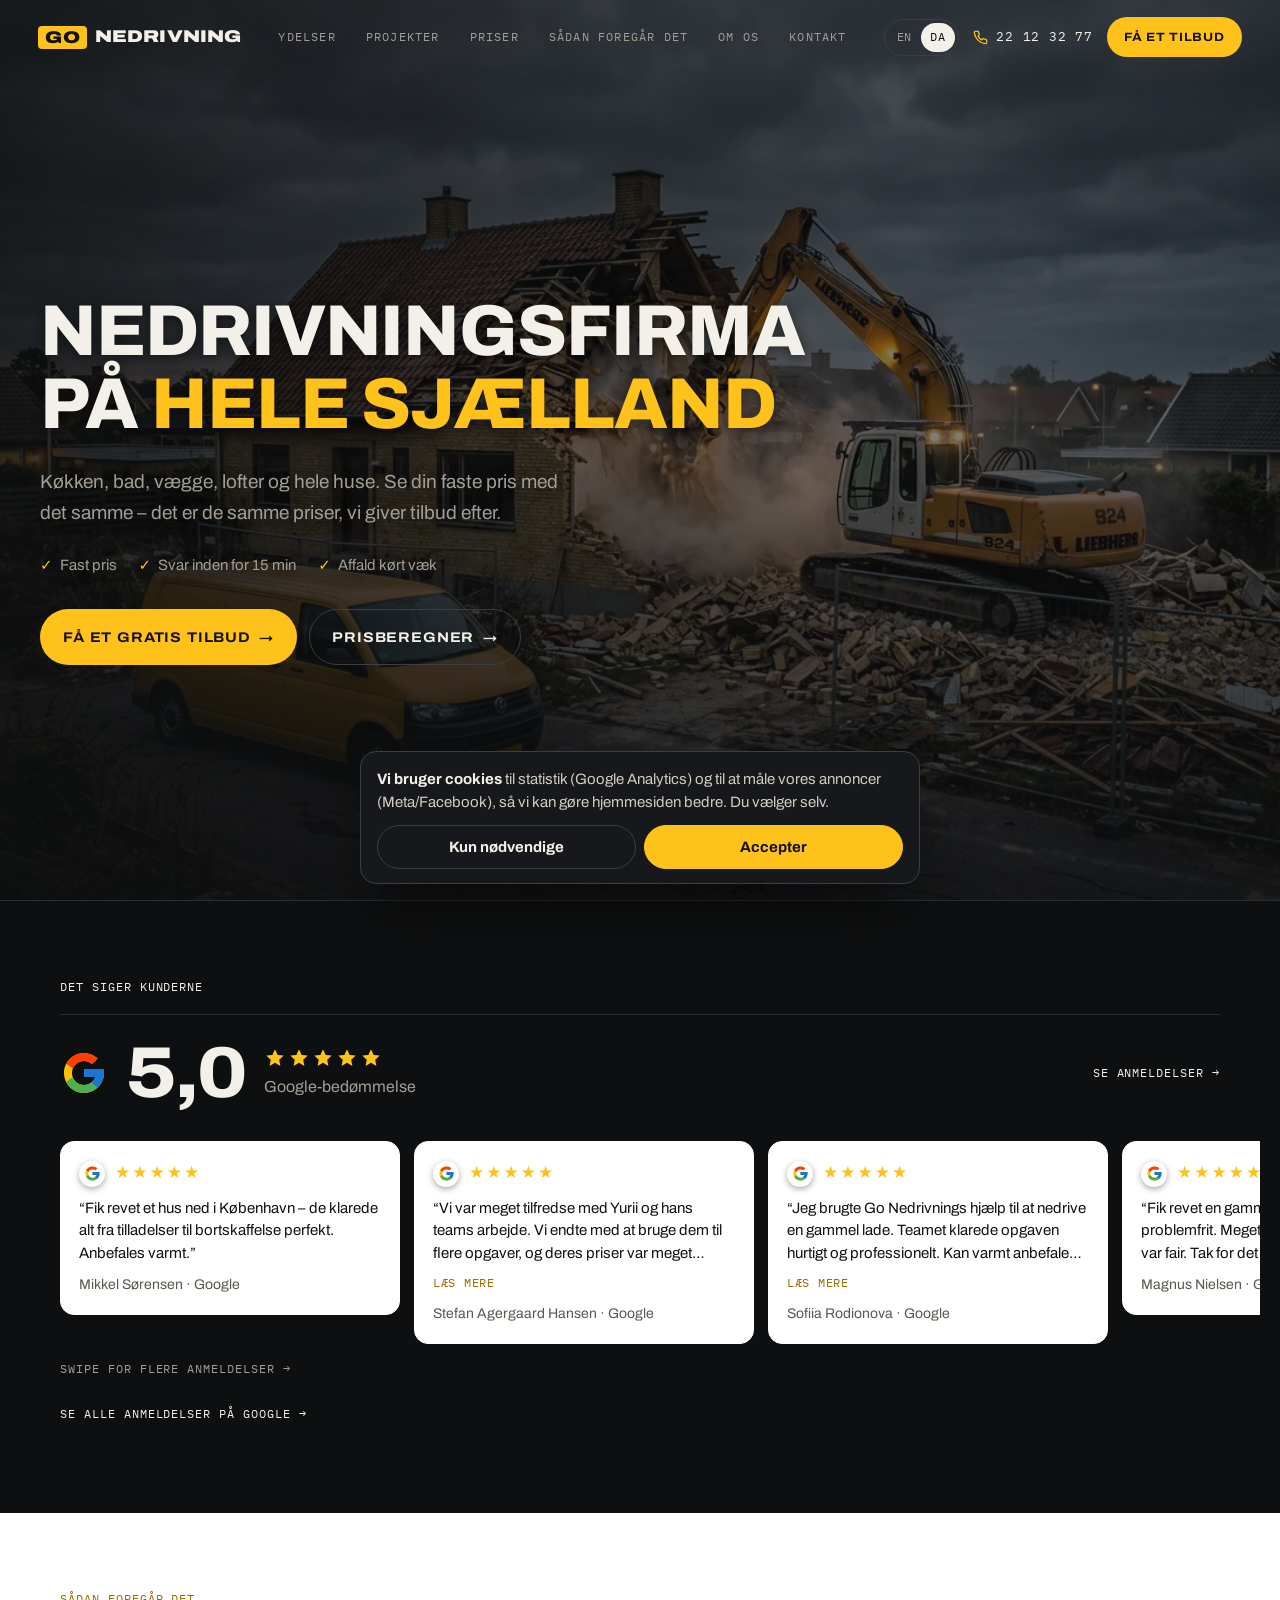
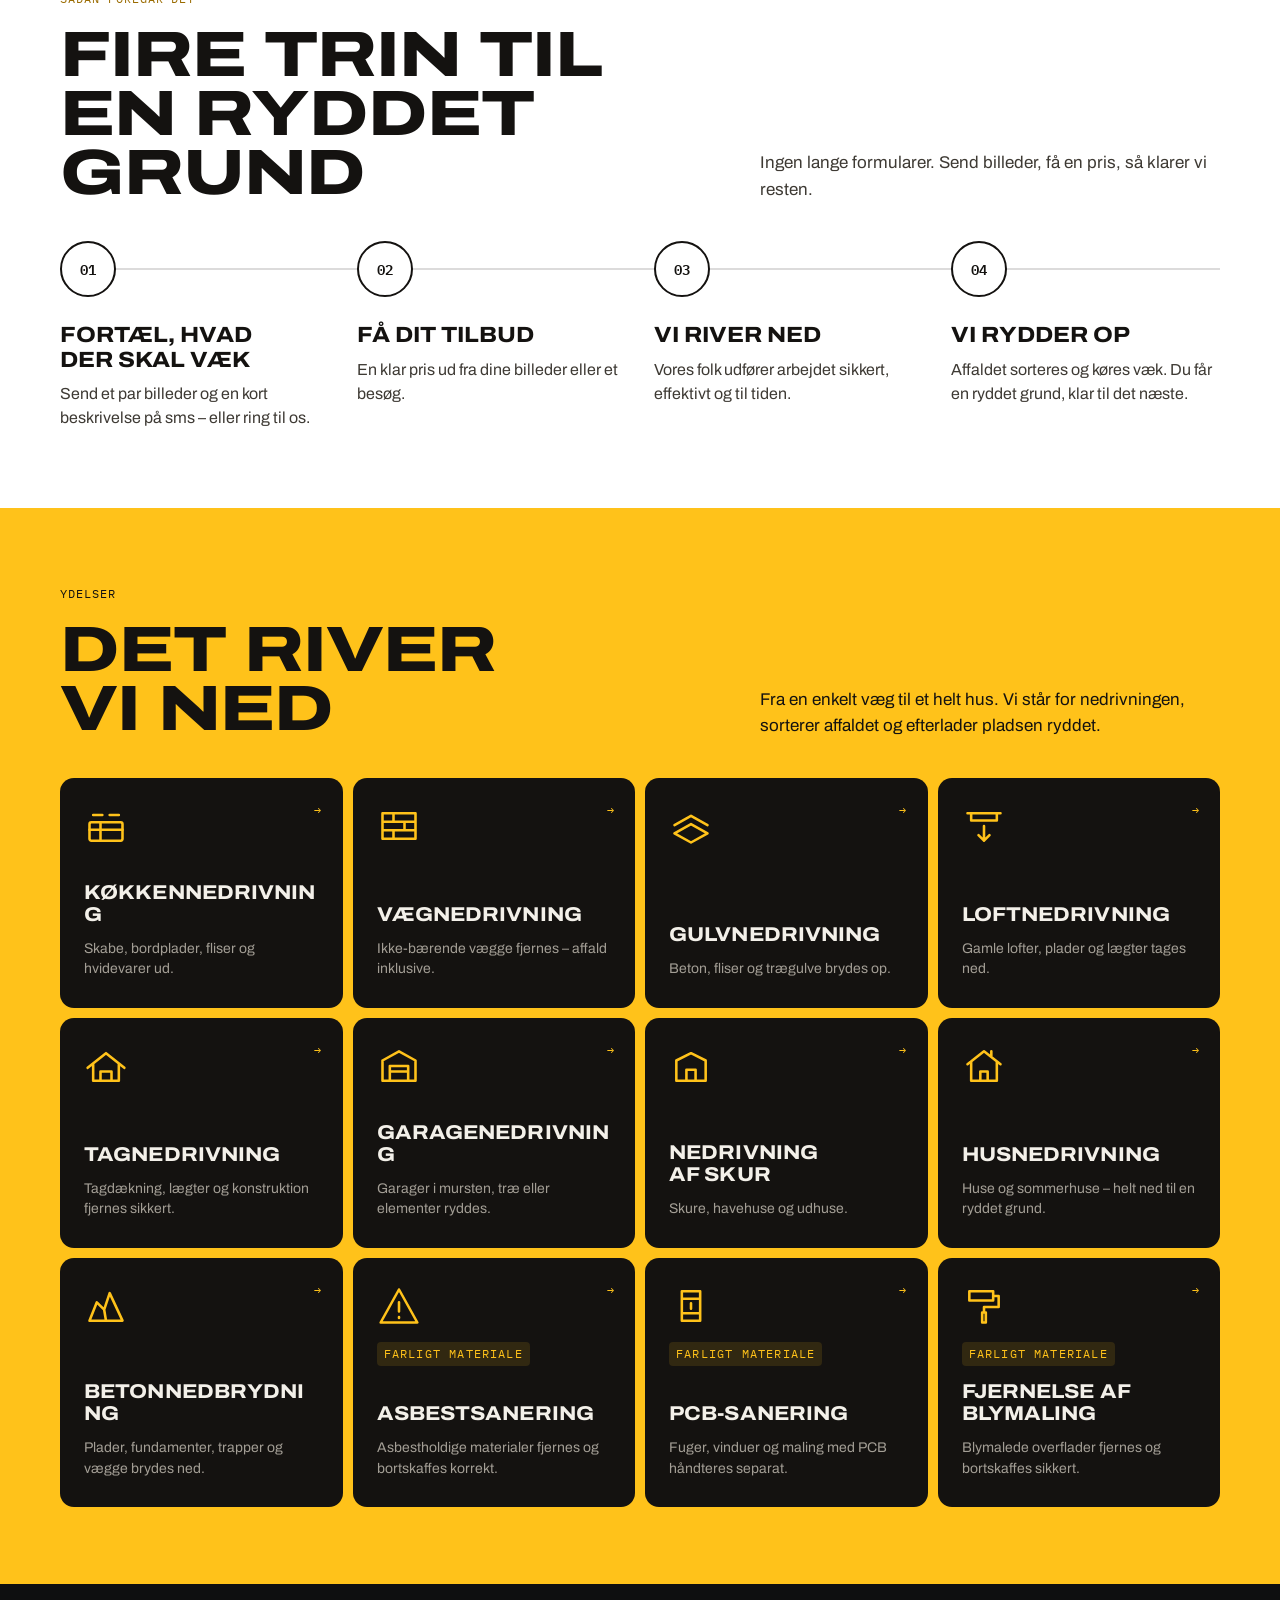
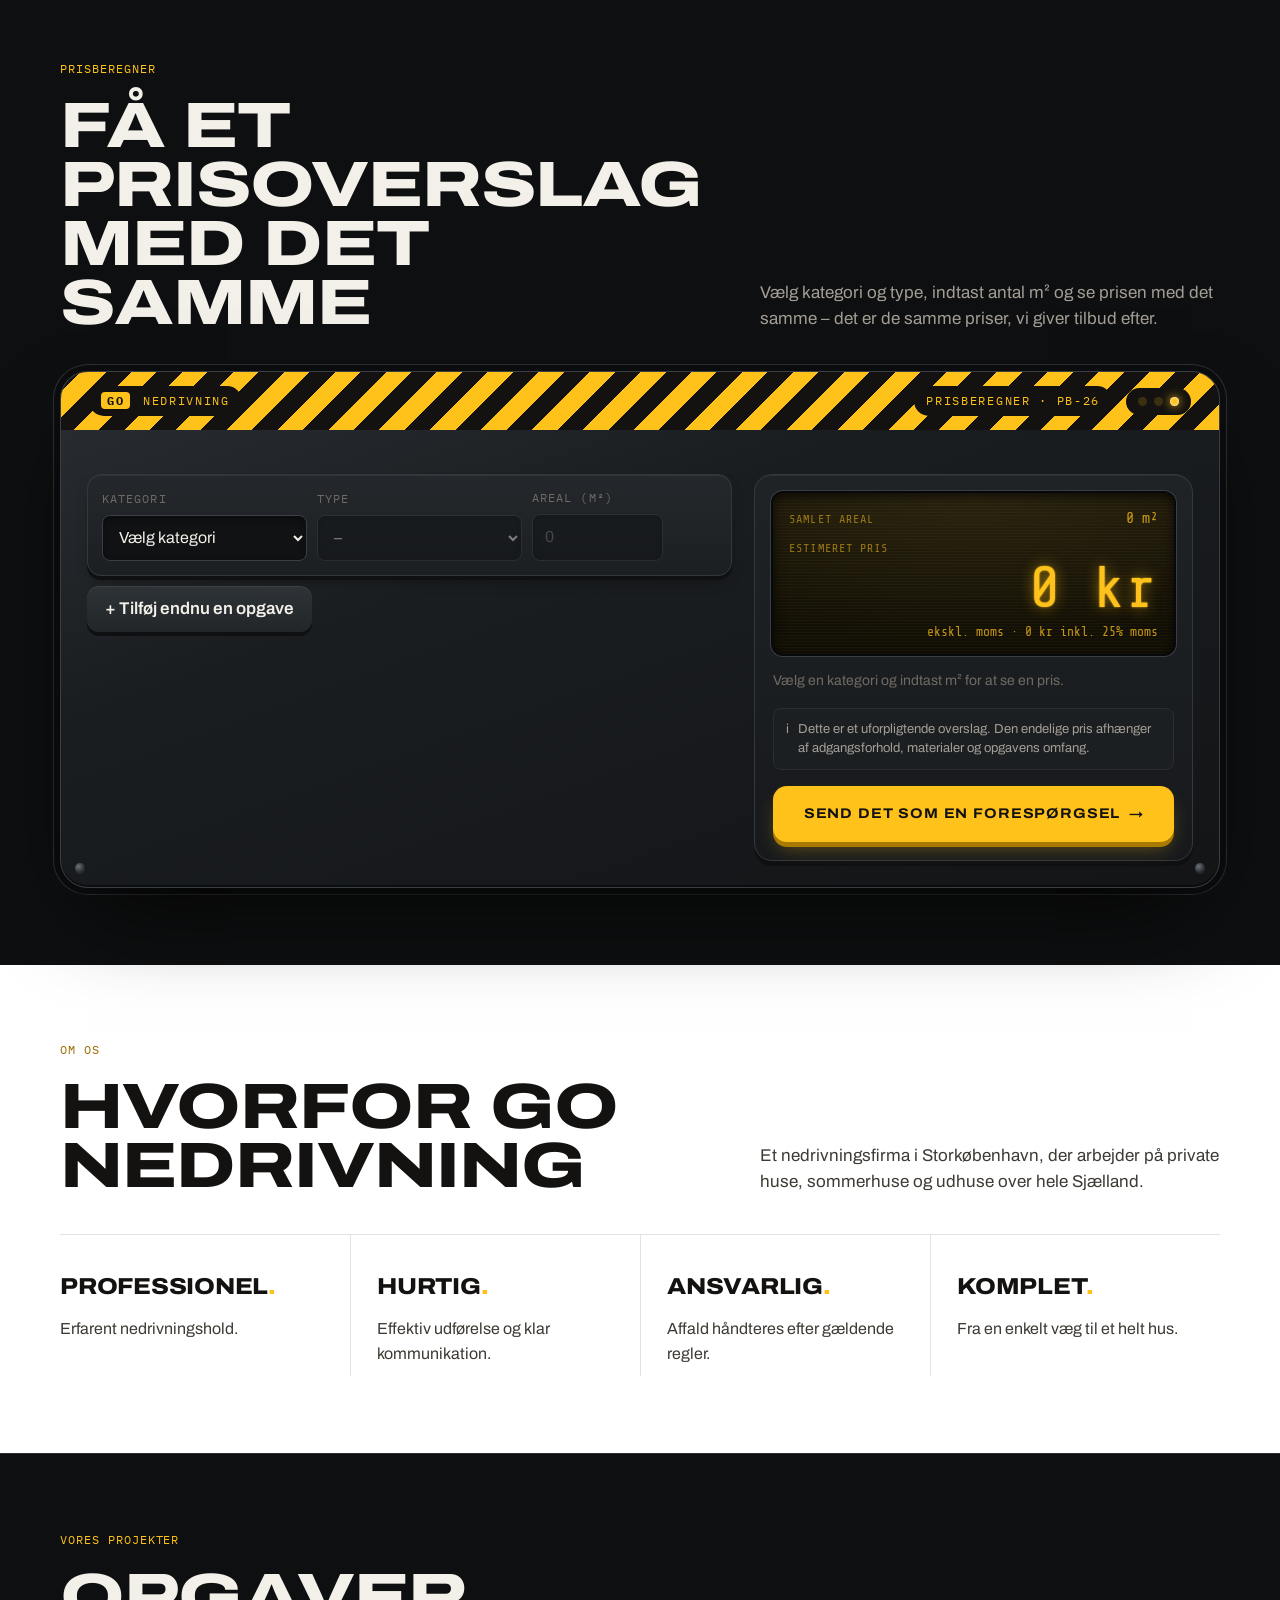
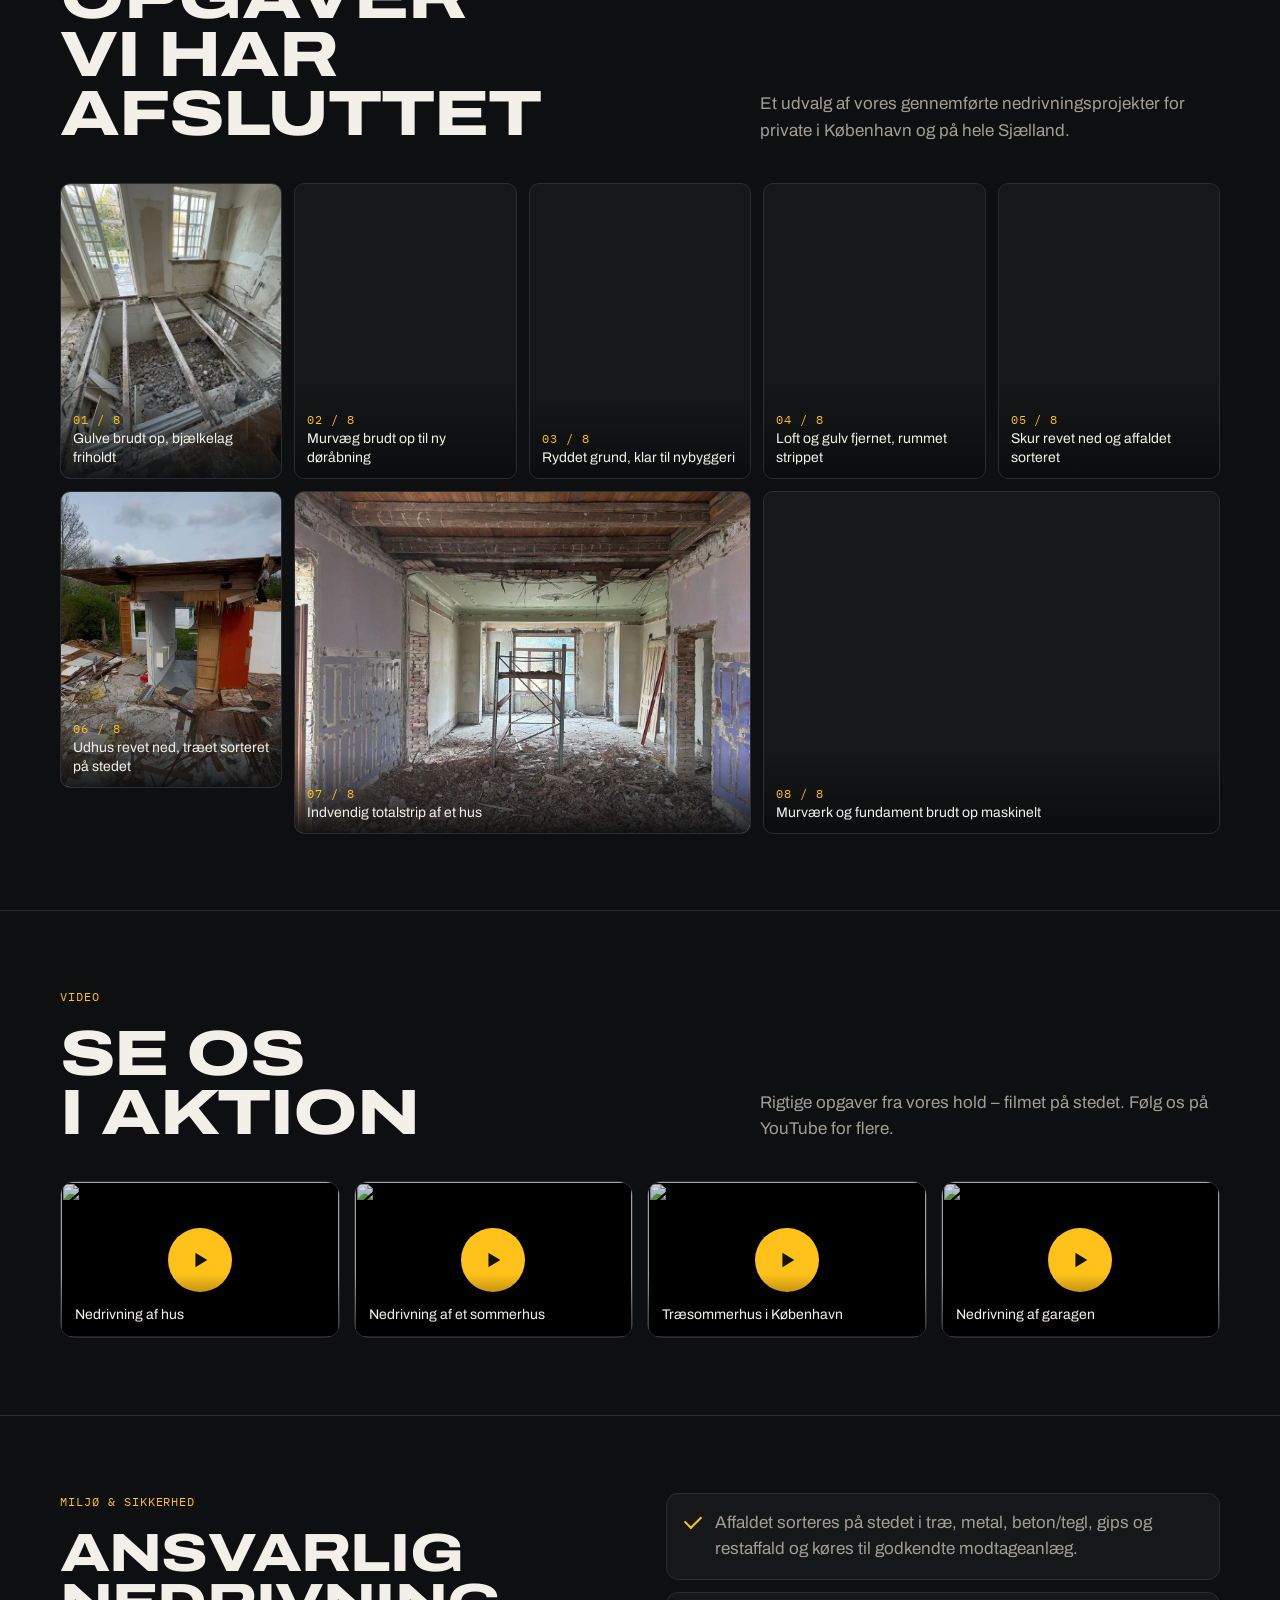
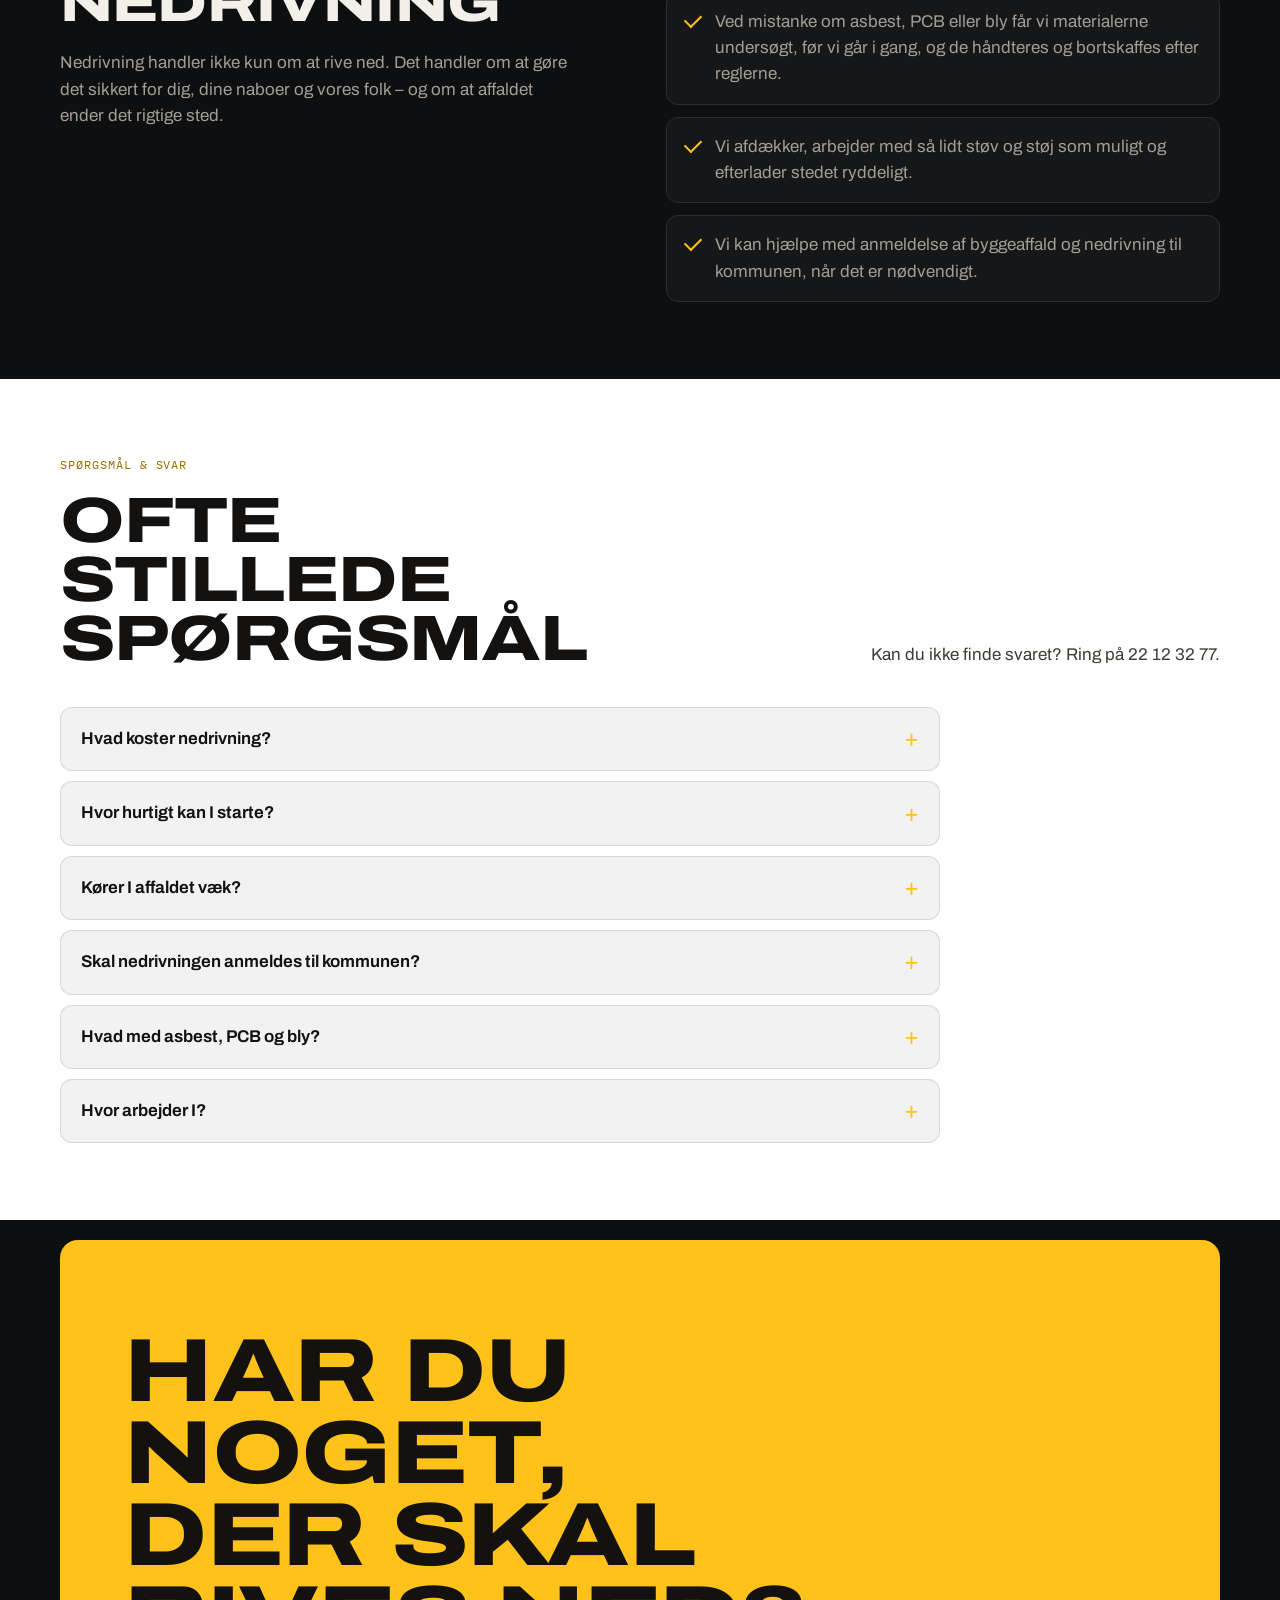
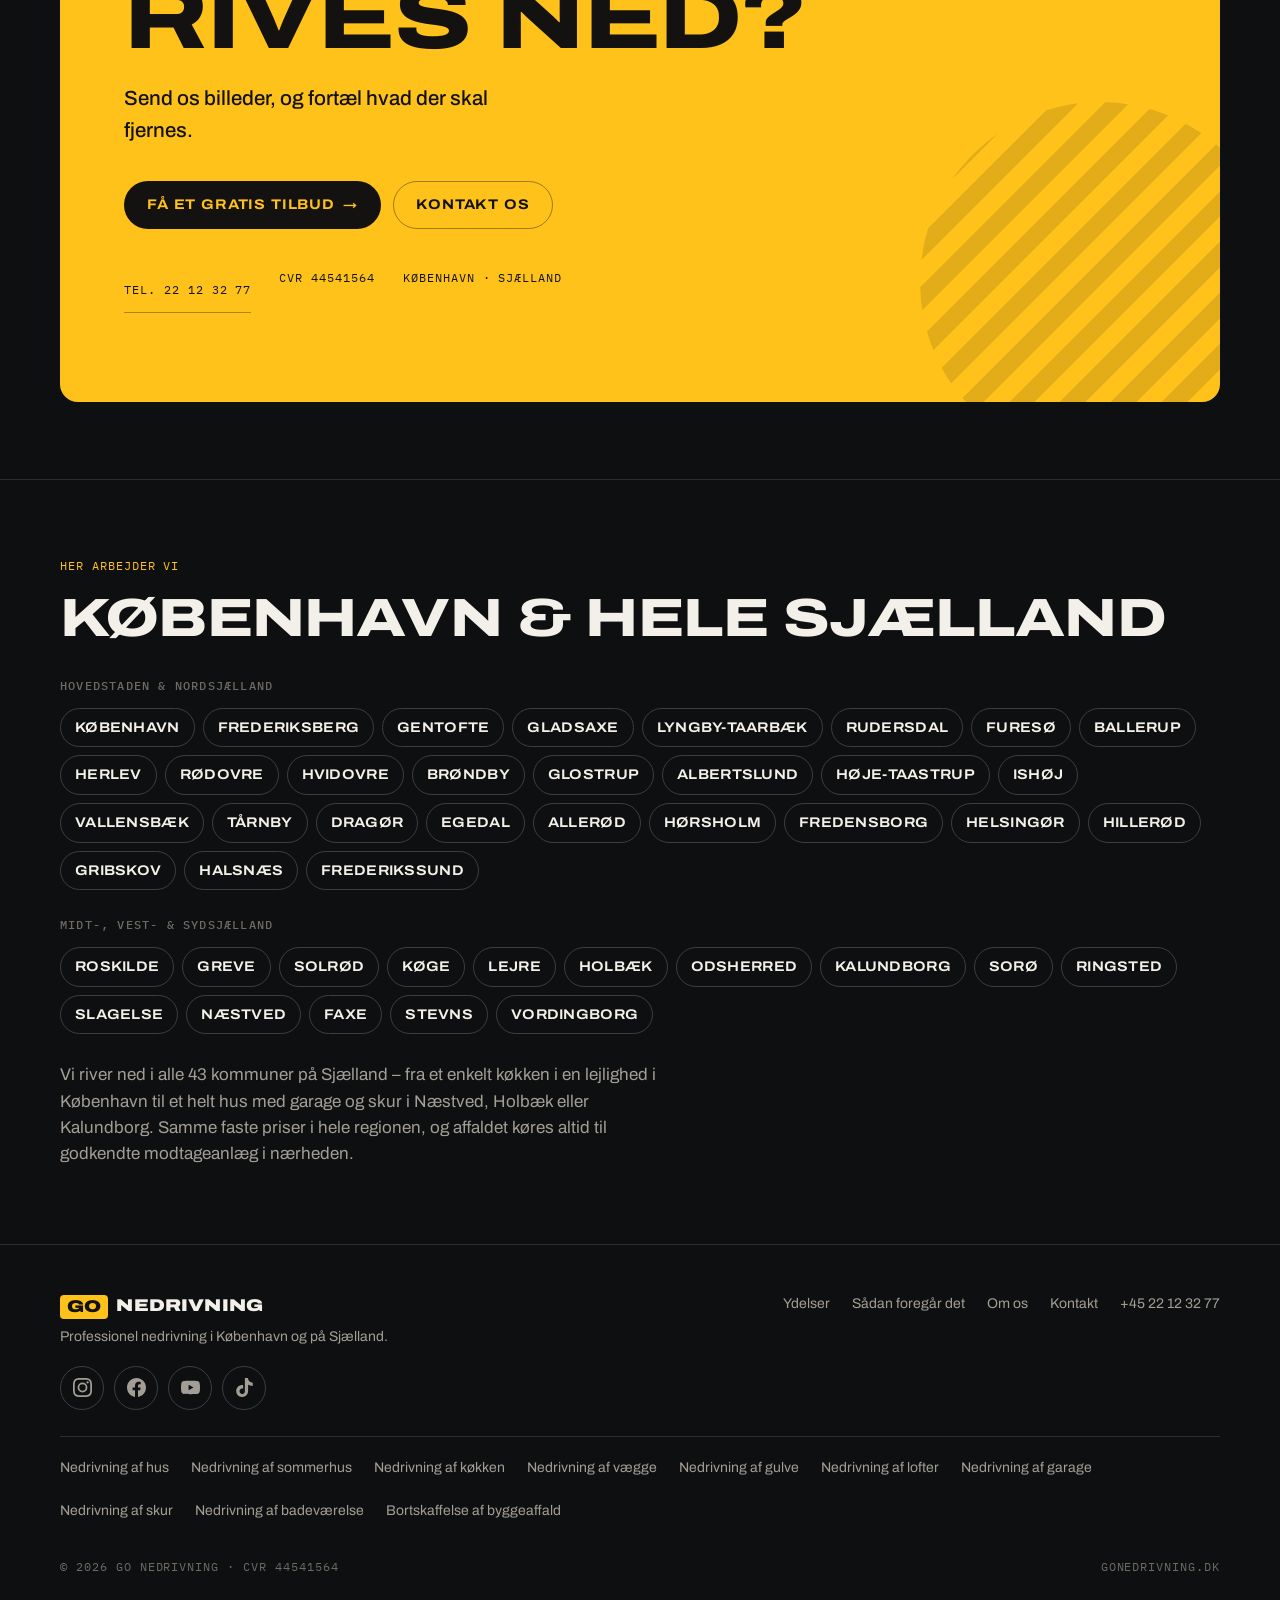
==== commit ea35b443: "Services: dark cards on yellow background" ====
--- a/index.html
+++ b/index.html
@@ -634,7 +634,7 @@
 #about{--bg:#FFFFFF;--bg-2:#F4F4F4;--bg-3:#ECECEC;--line:#1412101f;--line-2:#14121033;--text:#141210;--muted:#3E3A34;--dim:#5C574F;color:var(--text);color-scheme:light;border-top:0;background:#fff}
 #about .kicker{color:#9A6B00}#about .display,#about h3{color:#141210}
 #calc{border-top:0}#services{--bg:#FFC21A;--bg-2:#F5B800;--bg-3:#FFD24D;--line:#14121033;--line-2:#14121055;--accent:#141210;--text:#141210;--muted:#3E3A34;--dim:#5C574F;background:#FFC21A;color:#141210;color-scheme:light;border-top:0}
-#services .kicker,#services .display,#services .sec-head p{color:#141210}
+#services .kicker,#services .display,#services .sec-head p{color:#141210}#services .svc-grid{background:transparent;border:0;gap:10px;border-radius:0;overflow:visible}#services .svc{--text:#F3F0E9;--muted:#A39E95;--dim:#7A756C;--accent:#FFC21A;background:#141210;color:#F3F0E9;border-radius:14px}#services .svc:hover,#services .svc:focus-visible{background:#26292D}#services .svc .ic{color:#FFC21A}
 .rvm .rev{background:#fff;border-color:#fff;color:#141210}.rvm .rev blockquote{color:#141210}.rvm .rev figcaption{color:#5C574F}.rvm .rev .rv-more{color:#9A6B00}
 #results .kicker,#results .gcard-go,#results .xlinks a{color:#F3F0E9}
 .rvm{-webkit-mask-image:none;mask-image:none;overflow-x:auto;scroll-snap-type:x mandatory;scrollbar-width:none;-webkit-overflow-scrolling:touch;margin-left:calc(-1*clamp(16px,4vw,40px));margin-right:calc(-1*clamp(16px,4vw,40px));padding:0 clamp(16px,4vw,40px);scroll-padding-inline:clamp(16px,4vw,40px)}
